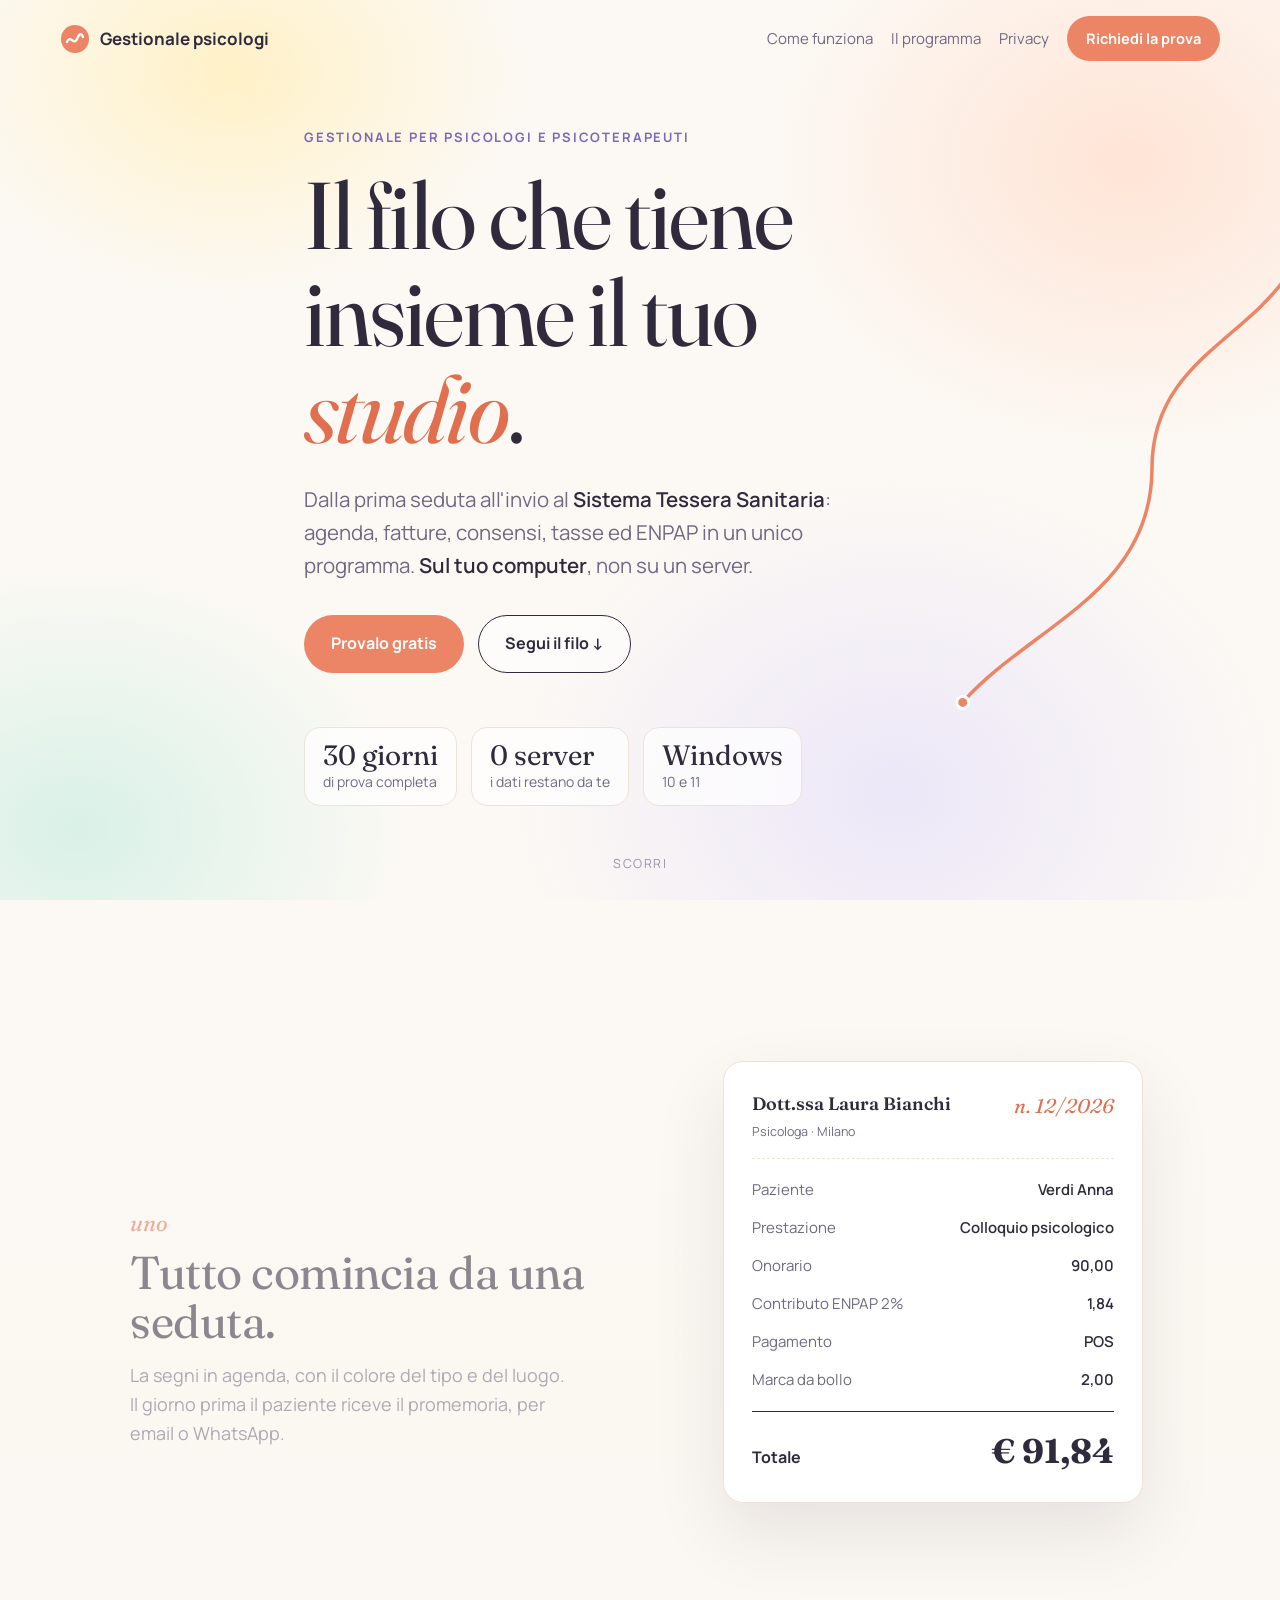
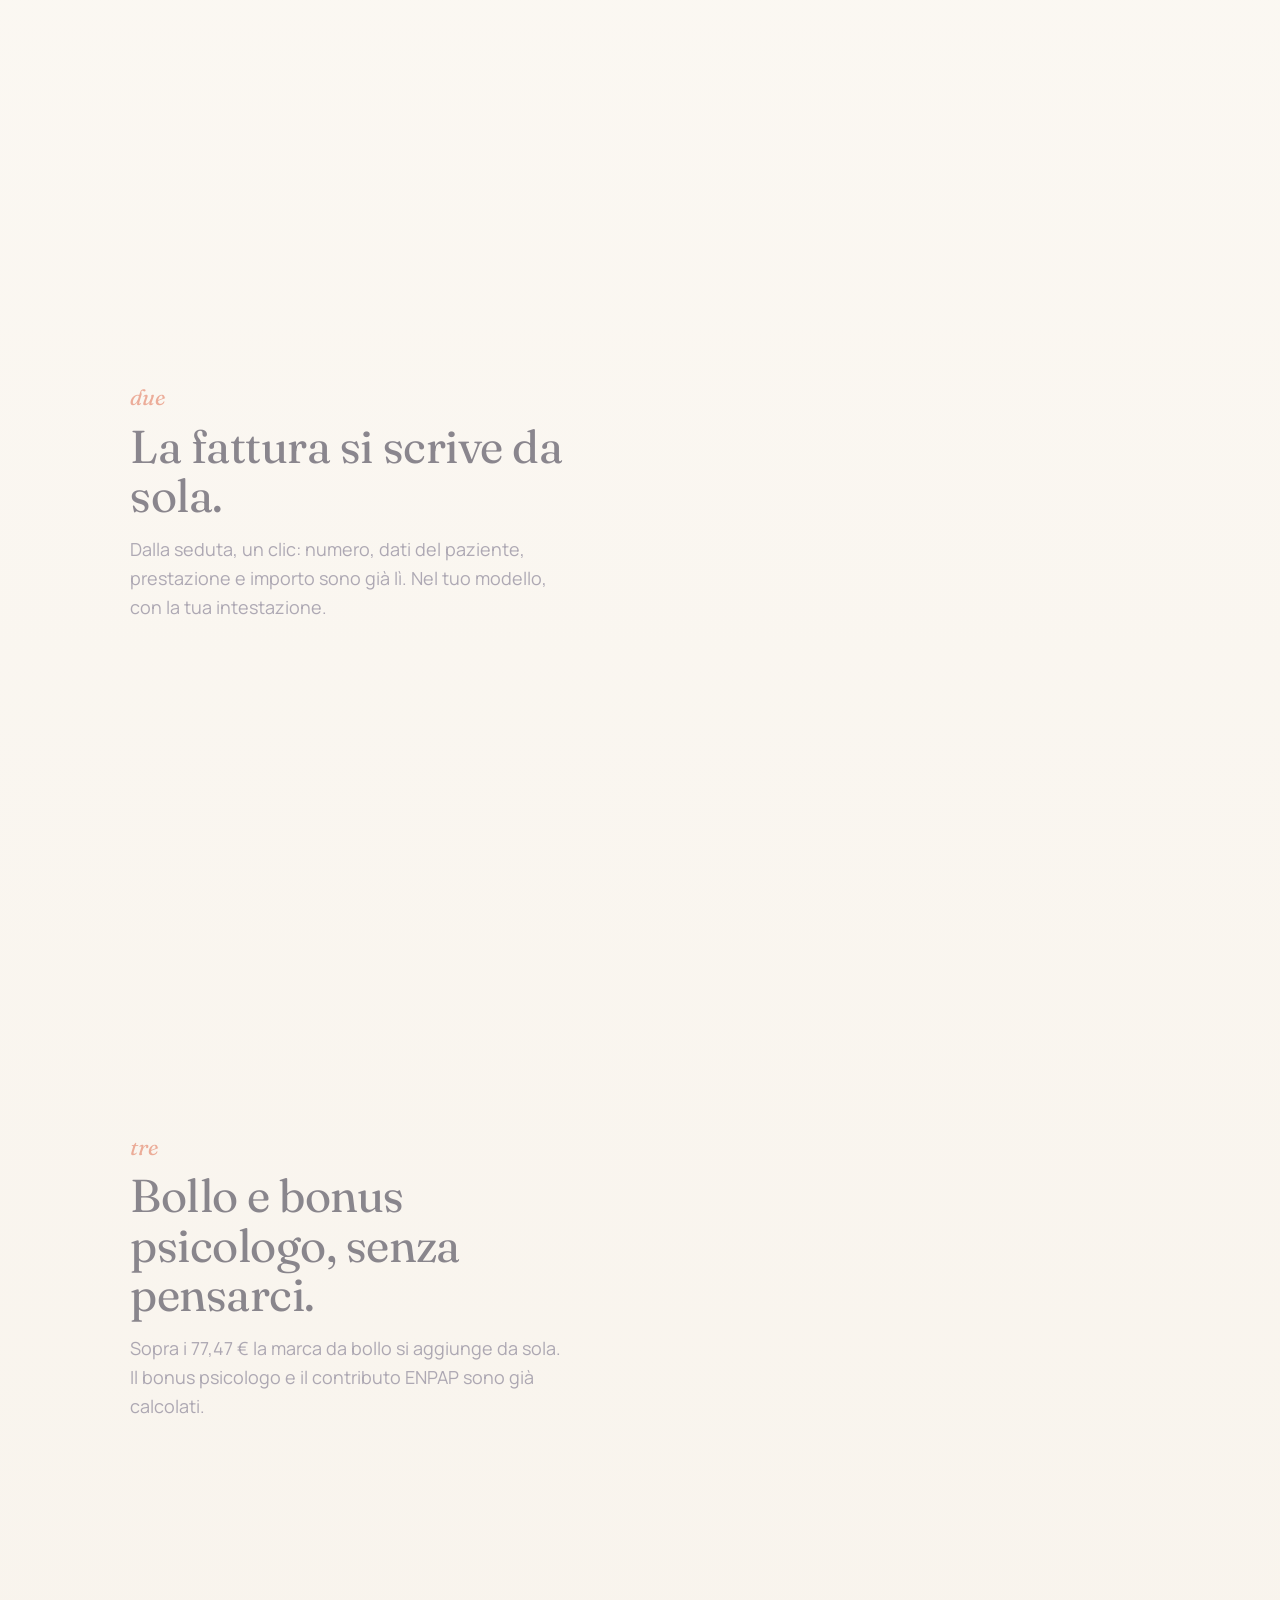
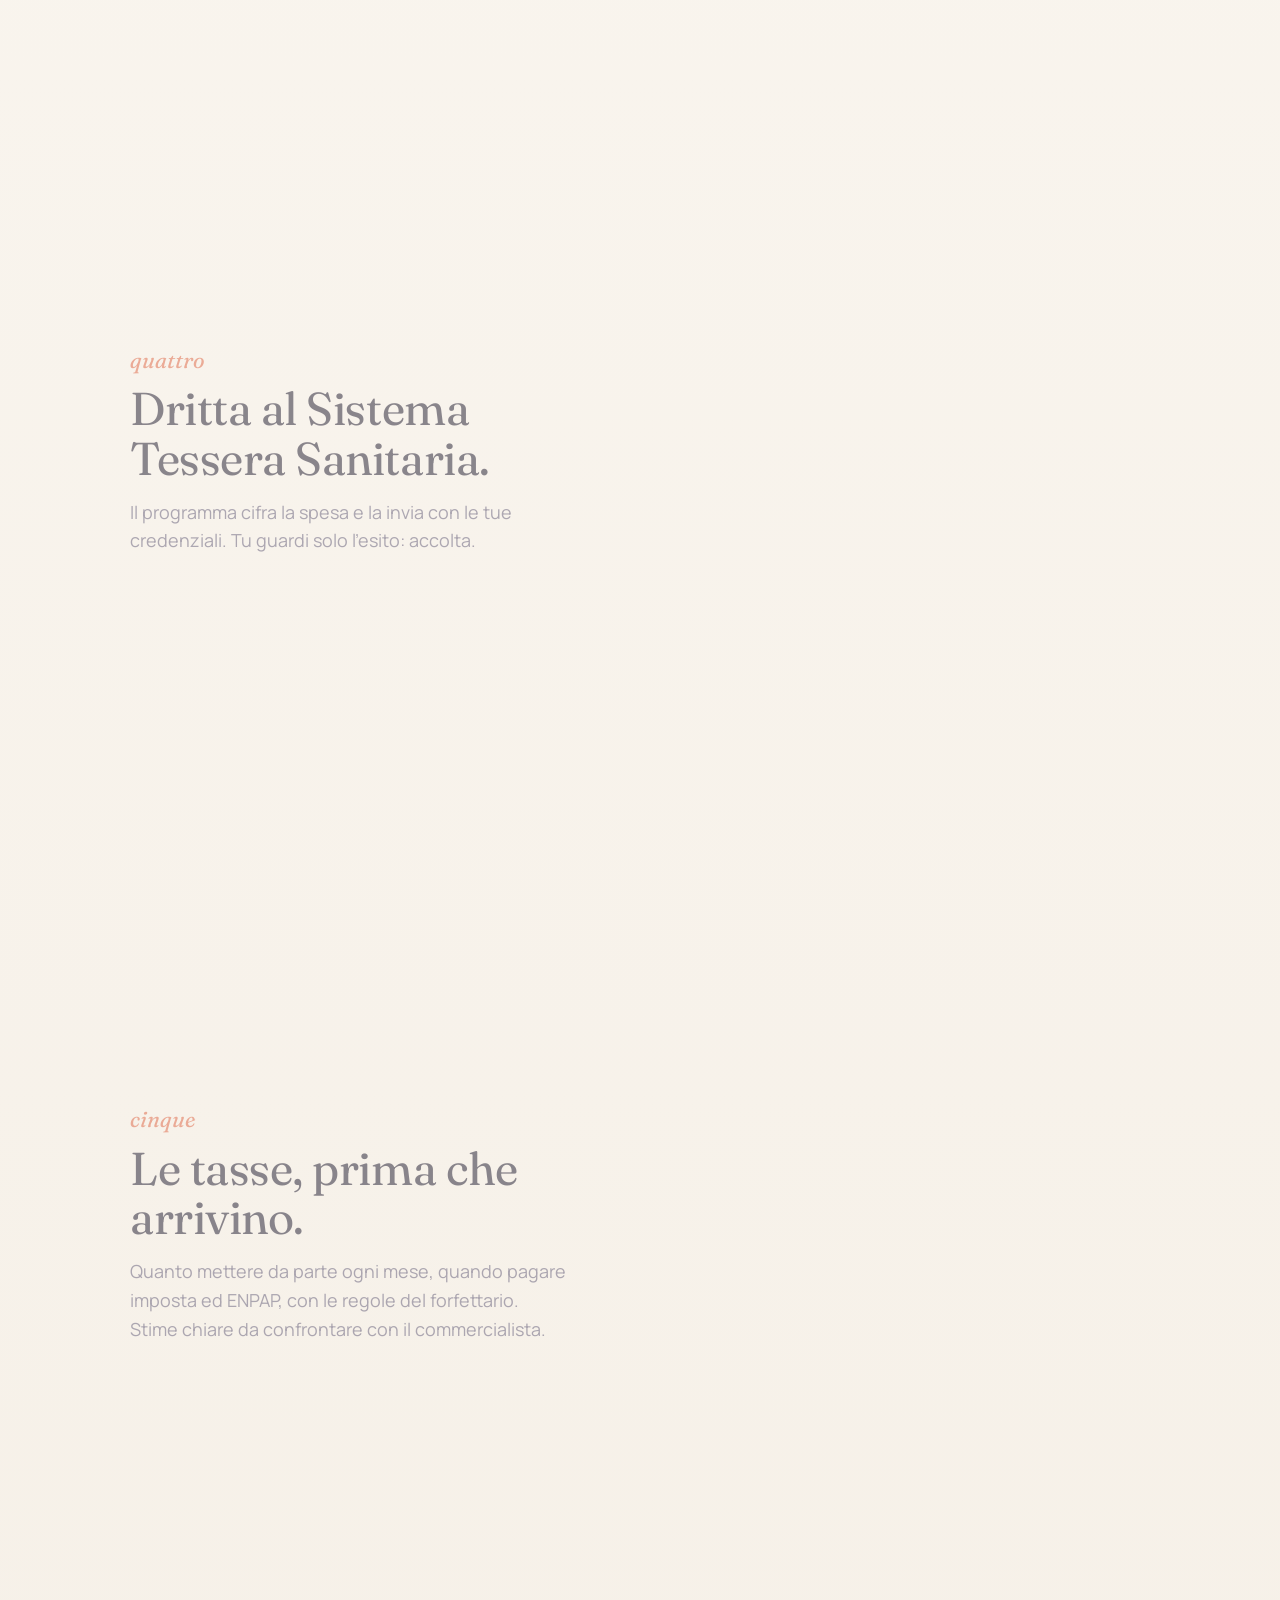
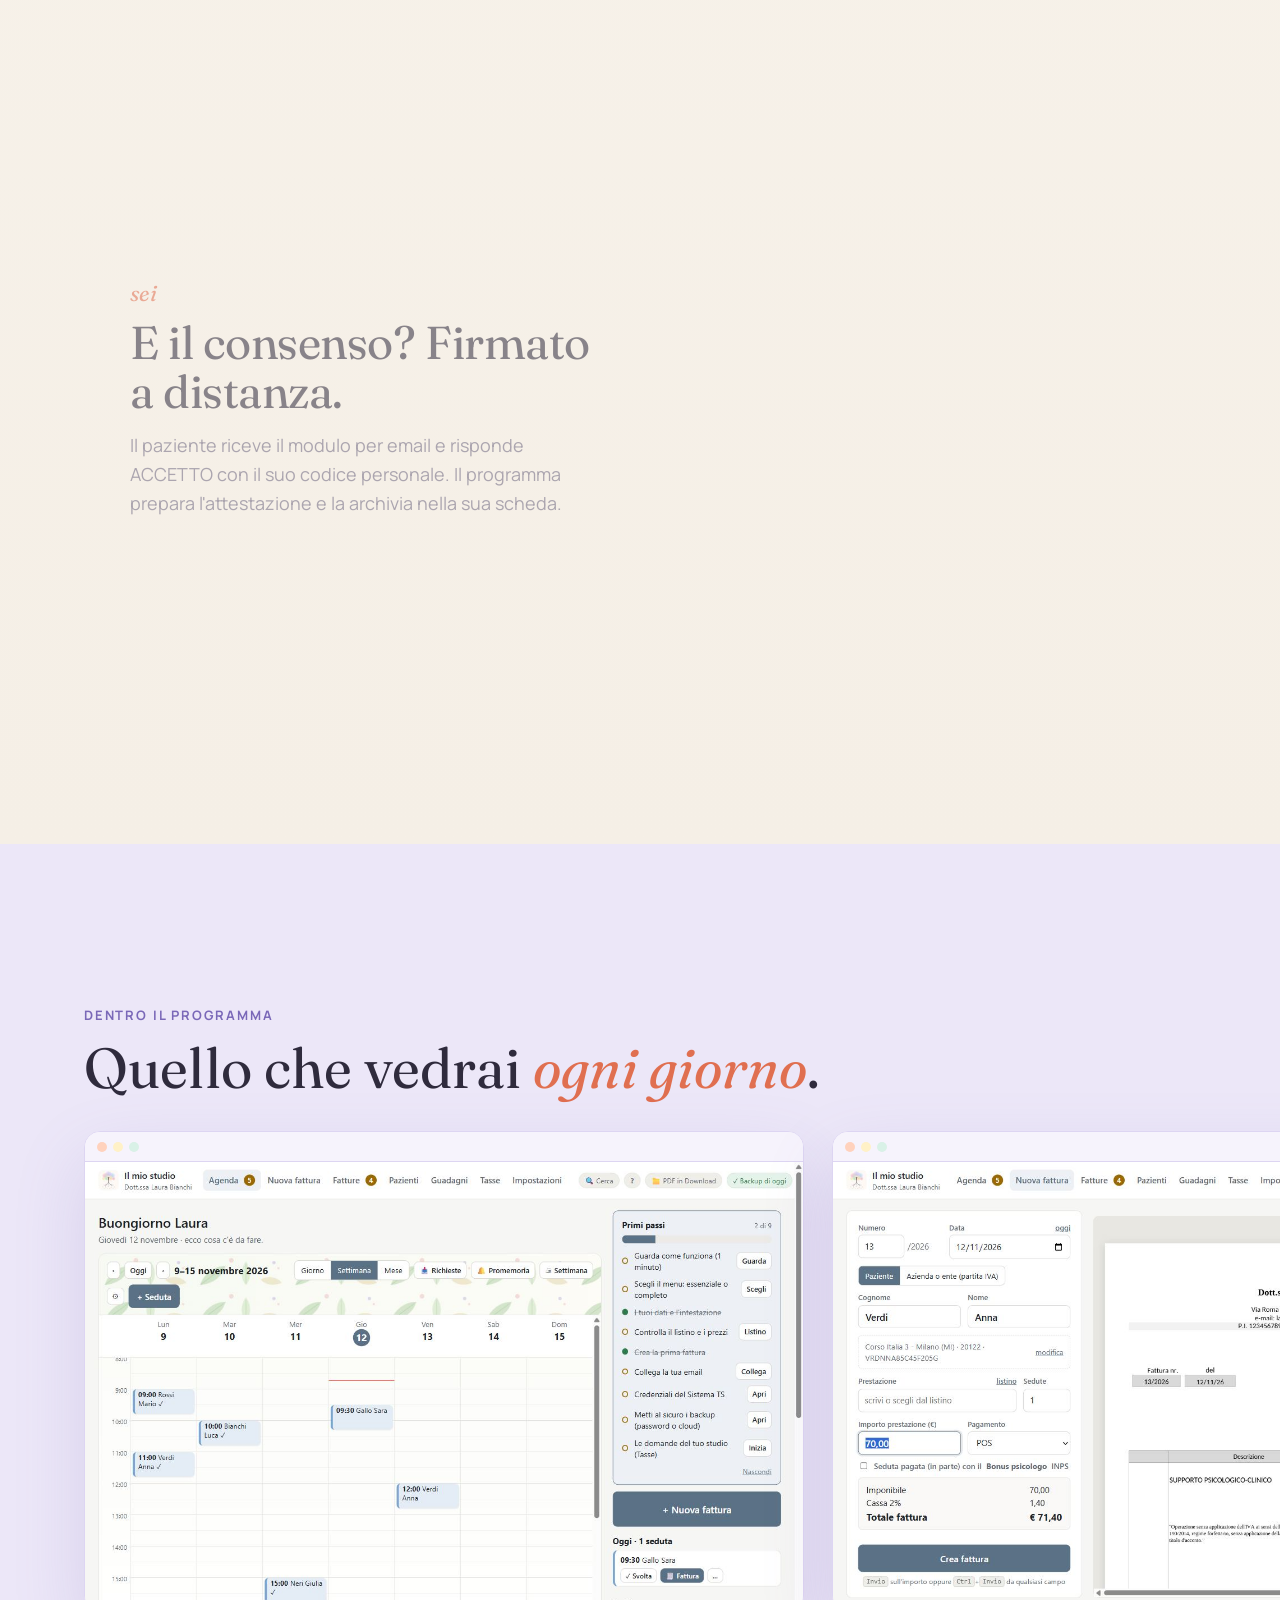
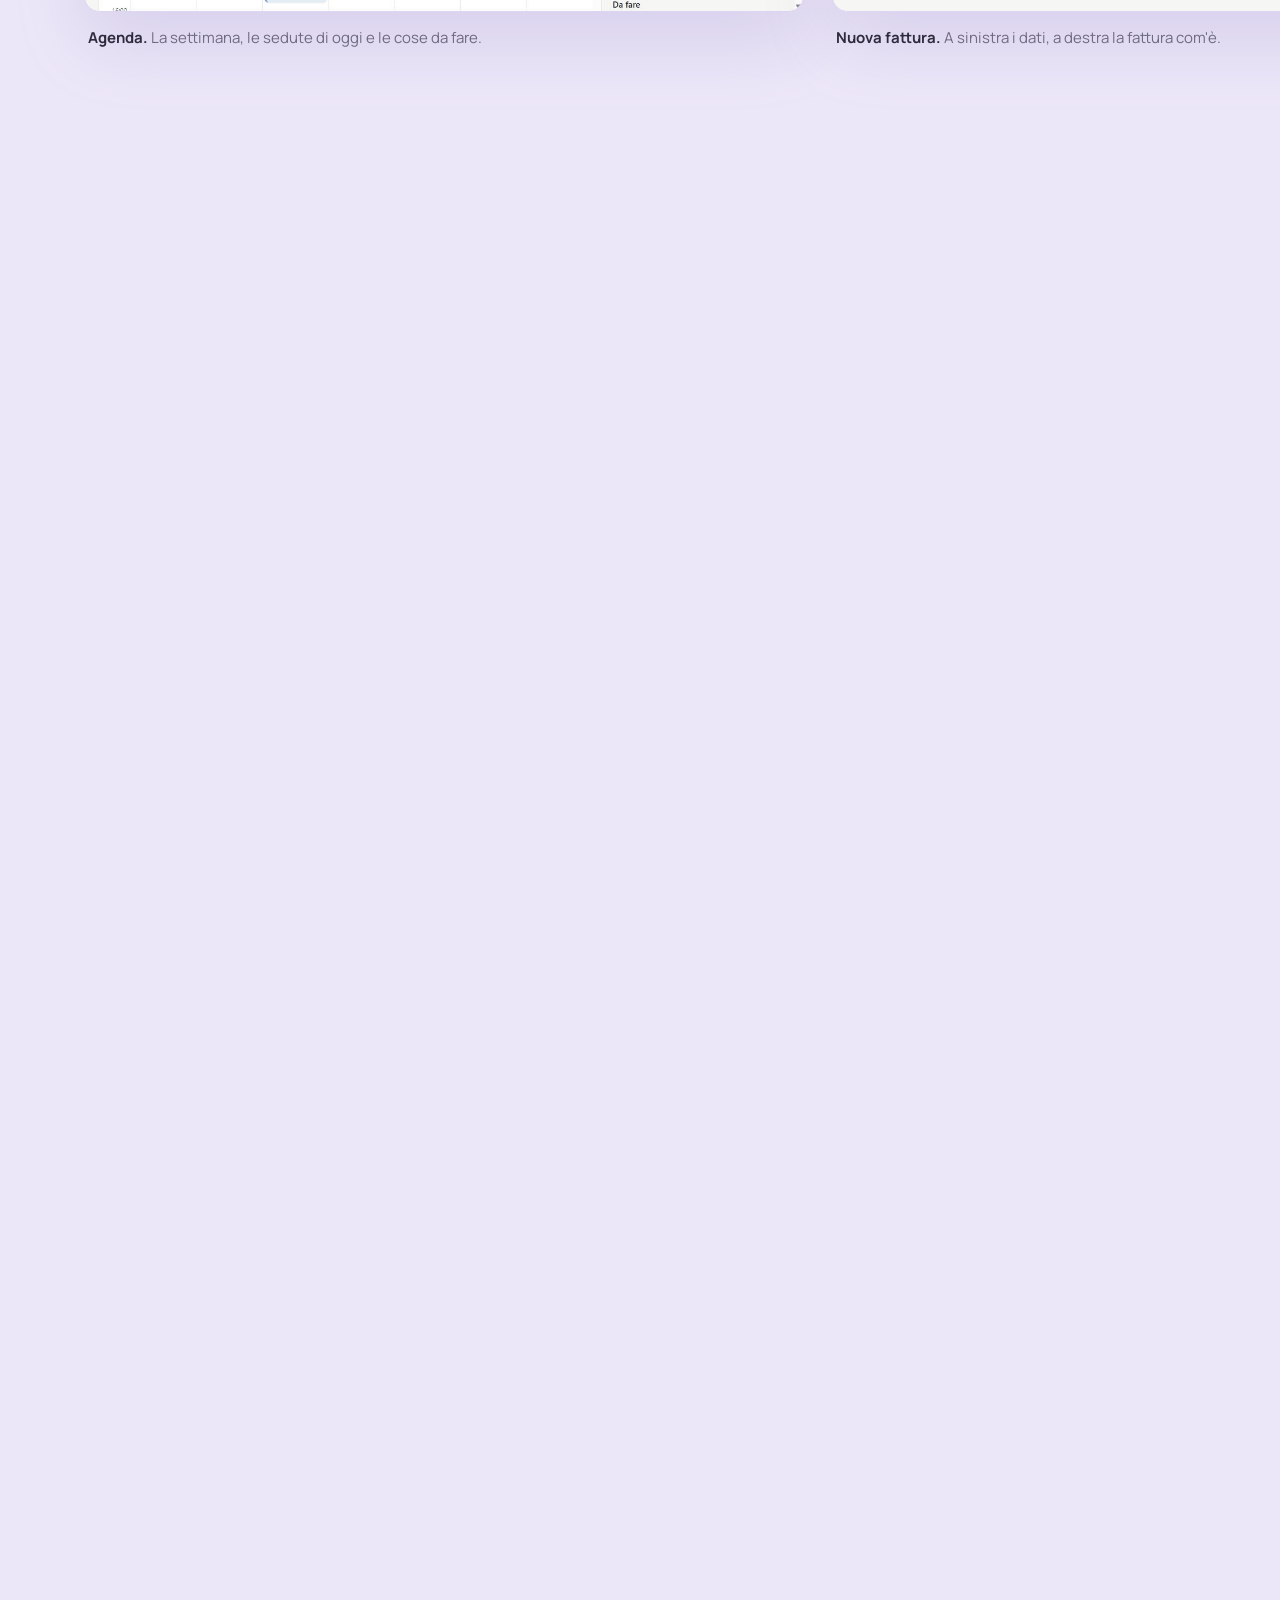
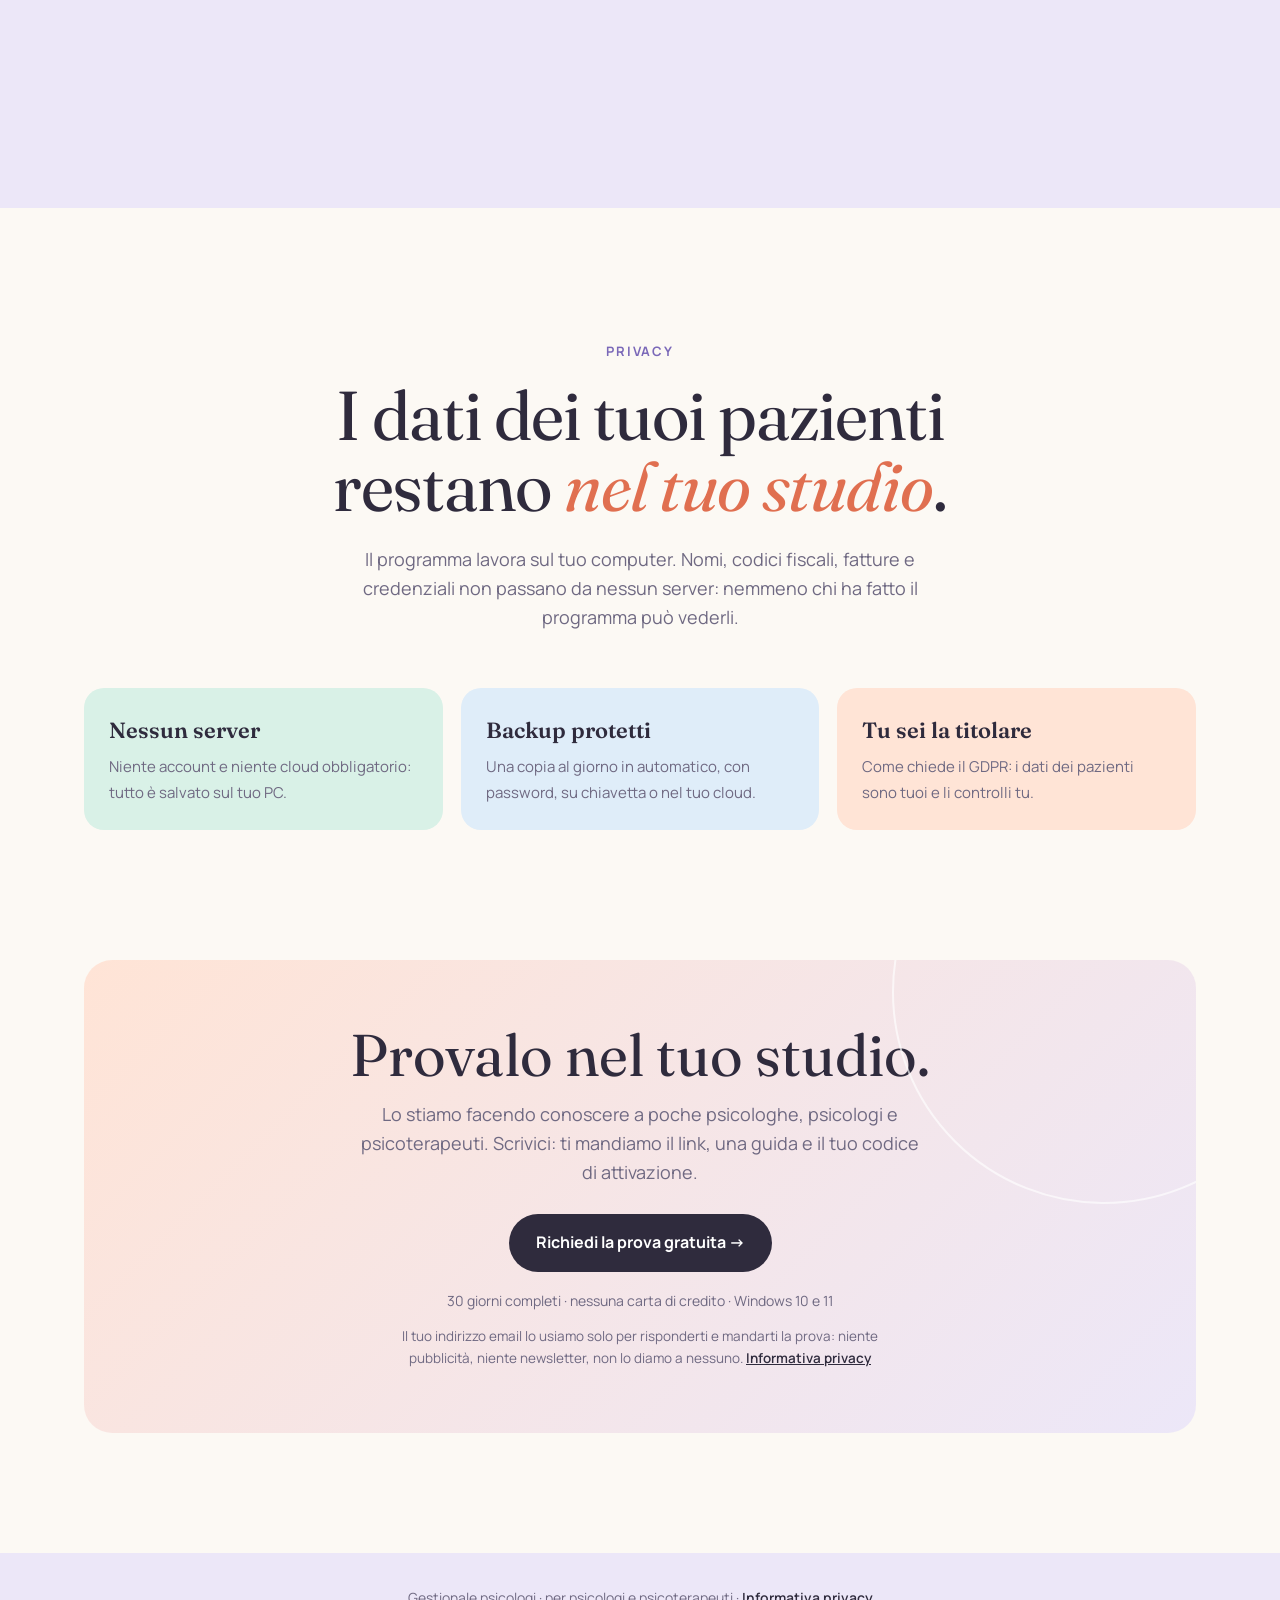
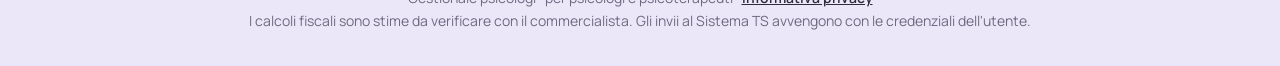
==== index.html @ 0dae181a "Immagini della galleria e mail di richiesta già compilata" ====
<!doctype html>
<html lang="it">
<head>
<meta charset="utf-8">
<meta name="viewport" content="width=device-width, initial-scale=1">
<title>Gestionale psicologi — il filo del tuo studio</title>
<meta name="description" content="Il gestionale per psicologi e psicoterapeuti: agenda, fatture con bollo e bonus psicologo, invio al Sistema Tessera Sanitaria, consenso firmato a distanza, tasse ed ENPAP. I dati restano sul tuo computer.">
<link rel="preconnect" href="https://fonts.googleapis.com">
<link rel="preconnect" href="https://fonts.gstatic.com" crossorigin>
<link href="https://fonts.googleapis.com/css2?family=Fraunces:ital,opsz,wght@0,9..144,400;0,9..144,600;1,9..144,400;1,9..144,600&family=Manrope:wght@400;500;600;700&display=swap" rel="stylesheet">
<style>
:root{
  --ink:#2f2b3d; --muted:#6f6982; --soft:#9a94ab;
  --paper:#fcf9f4; --panna:#f5efe6; --line:#ebe3d7;
  --lav:#ece7f8; --lav2:#ddd5f2; --pesca:#ffe4d6; --pesca2:#ffd2bd; --menta:#d9f1e7; --cielo:#dfedf9; --burro:#fff1c7;
  --filo:#ec8466; --filo2:#e06f50; --viola:#7a68b8; --verde:#2e8a66;
  --serif:'Fraunces',Georgia,serif; --sans:'Manrope',system-ui,-apple-system,'Segoe UI',sans-serif;
}
*{box-sizing:border-box}
html{scroll-behavior:smooth}
body{margin:0;font-family:var(--sans);color:var(--ink);background:var(--paper);line-height:1.6;-webkit-font-smoothing:antialiased;overflow-x:hidden}
a{color:inherit}
.wrap{max-width:1160px;margin:0 auto;padding:0 24px}
.btn{display:inline-flex;align-items:center;gap:10px;padding:15px 26px;border-radius:999px;font-weight:700;text-decoration:none;font-size:16px;border:1.5px solid transparent;transition:transform .2s,background .2s,box-shadow .2s}
.btn:hover{transform:translateY(-2px);box-shadow:0 10px 24px #2f2b3d1f}
.btn-filo{background:var(--filo);color:#fff}
.btn-filo:hover{background:var(--filo2)}
.btn-ghost{border-color:var(--ink);color:var(--ink);background:#ffffff80}
.eyebrow{font-size:13px;font-weight:700;letter-spacing:.14em;text-transform:uppercase;color:var(--viola)}

/* ---------- testata ---------- */
header{position:fixed;inset:0 0 auto 0;z-index:50;transition:background .3s,box-shadow .3s}
header.pieno{background:rgba(252,249,244,.9);backdrop-filter:blur(10px);box-shadow:0 1px 0 var(--line)}
.nav{display:flex;align-items:center;gap:18px;padding:16px 0;color:var(--ink)}
.logo{display:flex;align-items:center;gap:10px;font-weight:700;font-size:17px;text-decoration:none;white-space:nowrap}
.logo svg{flex:none}
.nav .sp{flex:1}
.nav a.l{text-decoration:none;font-size:15px;color:var(--muted)}
.nav a.l:hover{color:var(--ink)}
.nav .btn{padding:10px 18px;font-size:14.5px}
@media(max-width:760px){.nav a.l{display:none}.logo span{font-size:15px}.nav .btn{padding:9px 14px;font-size:13.5px}}

/* ---------- il filo ---------- */
.filo-wrap{position:relative}
svg.filo{position:absolute;inset:0;width:100%;height:100%;pointer-events:none;z-index:2;overflow:visible}
svg.filo path{fill:none;stroke:var(--filo);stroke-width:3.5;stroke-linecap:round}
svg.filo circle{fill:var(--filo);stroke:#fff;stroke-width:3}

/* ---------- apertura ---------- */
.hero{background:var(--paper);min-height:100vh;display:flex;align-items:center;position:relative;overflow:hidden;padding:120px 0 90px}
.hero .grana{position:absolute;inset:0;background:
  radial-gradient(520px 420px at 88% 18%,var(--pesca) 0,transparent 70%),
  radial-gradient(560px 460px at 70% 88%,var(--lav) 0,transparent 70%),
  radial-gradient(480px 380px at 6% 92%,var(--menta) 0,transparent 70%),
  radial-gradient(420px 320px at 18% 8%,var(--burro) 0,transparent 70%)}
.hero .wrap{position:relative;z-index:3}
.hero h1{font-family:var(--serif);font-weight:400;font-size:clamp(44px,7.4vw,96px);line-height:1.02;letter-spacing:-.02em;margin:18px 0 26px;max-width:12ch}
.hero h1 em{font-style:italic;color:var(--filo2)}
.hero p.sub{font-size:clamp(17px,1.6vw,21px);color:var(--muted);max-width:560px;margin:0 0 34px}
.hero p.sub b{color:var(--ink);font-weight:600}
.hero .cta{display:flex;gap:14px;flex-wrap:wrap}
.hero .facts{display:flex;gap:14px;flex-wrap:wrap;margin-top:54px;color:var(--muted);font-size:14px}
.hero .facts div{background:#ffffffb3;border:1px solid var(--line);border-radius:16px;padding:12px 18px}
.hero .facts b{display:block;font-family:var(--serif);font-size:28px;font-weight:400;color:var(--ink);line-height:1.1}
.scorri{position:absolute;left:50%;bottom:26px;transform:translateX(-50%);color:var(--soft);font-size:12.5px;letter-spacing:.12em;text-transform:uppercase;z-index:3;animation:su 2.2s ease-in-out infinite}
@keyframes su{50%{transform:translate(-50%,6px)}}

/* ---------- racconto: la fattura che si compone ---------- */
.racconto{position:relative;padding:40px 0 60px;background:linear-gradient(var(--paper),var(--panna))}
.racconto .grid{display:grid;grid-template-columns:1fr 1fr;gap:60px;position:relative;z-index:3}
.passi{padding-left:46px}
.passo{min-height:86vh;display:flex;flex-direction:column;justify-content:center;transition:opacity .5s}
.js .passo{opacity:.55}
.js .passo.att{opacity:1}
.passo .n{font-family:var(--serif);font-style:italic;color:var(--filo2);font-size:22px}
.passo h2{font-family:var(--serif);font-weight:400;font-size:clamp(32px,3.6vw,48px);line-height:1.08;letter-spacing:-.01em;margin:6px 0 14px}
.passo p{font-size:18px;color:var(--muted);margin:0;max-width:440px}
.palco-col{position:relative}
.palco{position:relative;display:grid;place-items:center;padding:60px 0 240px}
.js .palco{position:sticky;top:12vh;height:76vh;padding:0}

/* oggetti sul palco */
.carta{position:relative;width:min(420px,100%)}
.agenda,.ts,.salv,.cons{position:absolute;left:0;right:0;margin:auto;transition:opacity .6s,transform .7s cubic-bezier(.2,.8,.2,1)}
.agenda{top:-6px;width:78%;background:var(--lav);color:var(--ink);border:1px solid var(--lav2);border-radius:18px;padding:14px 18px;display:flex;gap:14px;align-items:center;box-shadow:0 18px 40px #7a68b826;opacity:0;transform:translateY(30px) rotate(-3deg);z-index:4}
.agenda .ora{font-family:var(--serif);font-size:28px;line-height:1;color:var(--viola)}
.agenda small{display:block;color:var(--muted);font-size:12.5px}
.agenda .pallino{width:10px;height:10px;border-radius:50%;background:var(--verde);margin-left:auto}
.fatt{position:relative;background:#fff;border-radius:20px;padding:28px 28px 24px;box-shadow:0 30px 70px #2f2b3d1a;border:1px solid var(--line);opacity:0;transform:translateY(40px);transition:opacity .6s,transform .7s cubic-bezier(.2,.8,.2,1)}
.fatt .int{display:flex;justify-content:space-between;align-items:flex-start;padding-bottom:14px;margin-bottom:12px;border-bottom:1.5px dashed var(--line)}
.fatt .int b{font-family:var(--serif);font-weight:600;font-size:18px;display:block}
.fatt .int small{color:var(--muted);font-size:12.5px}
.fatt .num{font-family:var(--serif);font-style:italic;color:var(--filo2);font-size:20px;white-space:nowrap}
.riga{display:flex;justify-content:space-between;font-size:15px;padding:7px 0;opacity:0;transform:translateX(-14px);transition:opacity .45s,transform .45s}
.riga span{color:var(--muted)}
.riga b{font-weight:600}
.tot{display:flex;justify-content:space-between;align-items:baseline;margin-top:12px;padding-top:12px;border-top:1.5px solid var(--ink);opacity:0;transition:opacity .5s}
.tot span{font-weight:700}
.tot b{font-family:var(--serif);font-size:34px;font-weight:600}
.bollo{position:absolute;right:-34px;top:-40px;width:84px;height:98px;background:var(--burro);border-radius:4px;display:grid;place-items:center;text-align:center;font-size:10.5px;font-weight:700;color:var(--ink);line-height:1.2;
  outline:2px dashed #d7a93a;outline-offset:-7px;box-shadow:0 10px 24px #2f2b3d1f;
  opacity:0;transform:scale(1.8) rotate(14deg);transition:opacity .35s,transform .45s cubic-bezier(.3,1.6,.5,1);z-index:3}
.bollo b{display:block;font-family:var(--serif);font-size:22px}
.ts{bottom:-78px;width:86%;background:var(--menta);color:var(--ink);border:1px solid #bfe6d5;border-radius:18px;padding:14px 18px;display:flex;align-items:center;gap:12px;opacity:0;transform:translateY(30px);z-index:5;box-shadow:0 18px 40px #2e8a6624}
.ts .ic{width:34px;height:34px;border-radius:50%;background:var(--verde);color:#fff;display:grid;place-items:center;font-weight:800}
.ts small{display:block;color:var(--muted);font-size:12.5px}
.salv{top:auto;bottom:-190px;right:-60px;left:auto;margin:0;width:210px;background:var(--pesca);border:1px solid var(--pesca2);border-radius:18px;padding:14px 16px;box-shadow:0 18px 40px #ec846626;opacity:0;transform:translateY(-20px) rotate(3deg);z-index:6}
.salv small{color:var(--muted);font-size:12.5px}
.salv b{display:block;font-family:var(--serif);font-size:26px;font-weight:600}
.barra{height:8px;border-radius:9px;background:#ffffffaa;overflow:hidden;margin-top:8px}
.barra i{display:block;height:100%;width:0;background:var(--filo);border-radius:9px;transition:width 1.2s .3s}
.cons{bottom:-196px;left:-56px;right:auto;margin:0;width:250px;background:var(--cielo);border:1px solid #c6dcf1;border-radius:18px;padding:14px 16px;box-shadow:0 18px 40px #4d7fb022;opacity:0;transform:translateY(20px) rotate(-2deg);z-index:7}
.cons small{color:var(--muted);font-size:12.5px;display:block}
.cons svg path{fill:none;stroke:var(--ink);stroke-width:2.2;stroke-linecap:round;stroke-dasharray:420;stroke-dashoffset:420;transition:stroke-dashoffset 1.6s .3s ease}
.cons .ok{display:inline-block;margin-top:4px;font-size:12.5px;font-weight:700;color:var(--verde)}

/* stati del palco (si accendono man mano) */
.on1 .agenda{opacity:1;transform:none}
.on2 .agenda{transform:translateY(-70px) scale(.9) rotate(-3deg);opacity:0}
.on2 .fatt{opacity:1;transform:none}
.on2 .r1,.on2 .r2,.on2 .r3,.on2 .r4,.on2 .r5{opacity:1;transform:none}
.on2 .r2{transition-delay:.12s}.on2 .r3{transition-delay:.24s}.on2 .r4{transition-delay:.36s}.on2 .r5{transition-delay:.48s}
.on2 .tot{opacity:1;transition-delay:.6s}
.on3 .r6{opacity:1;transform:none}
.on3 .bollo{opacity:1;transform:rotate(8deg)}
.t-b{display:none}
.on3 .t-a{display:none}.on3 .t-b{display:inline}
.on4 .ts{opacity:1;transform:none}
.on5 .salv{opacity:1;transform:rotate(3deg)}
.on5 .barra i{width:64%}
.on6 .cons{opacity:1;transform:rotate(-2deg)}
.on6 .cons svg path{stroke-dashoffset:0}

/* ---------- galleria che scorre di lato ---------- */
.galleria{background:var(--lav);position:relative}
.gal-sticky{position:relative;padding:90px 0 70px}
.js .gal-sticky{position:sticky;top:0;height:100vh;overflow:hidden;display:flex;flex-direction:column;justify-content:center;padding:64px 0 0}
.gal-testa{padding:0 24px;max-width:1160px;margin:0 auto 34px;width:100%}
.gal-testa h2{font-family:var(--serif);font-weight:400;font-size:clamp(34px,4.4vw,58px);line-height:1.05;margin:10px 0 0}
.gal-testa h2 em{color:var(--filo2)}
.traccia{display:flex;gap:28px;padding:0 max(24px,calc((100vw - 1160px)/2 + 24px)) 16px;overflow-x:auto}
.js .traccia{overflow:visible;padding-bottom:0;will-change:transform}
.schermo{flex:none;width:min(720px,78vw)}
.schermo .cornice{border-radius:16px;overflow:hidden;background:#fff;box-shadow:0 30px 70px #7a68b82e;border:1px solid var(--lav2)}
.schermo .cornice .barretta{height:30px;background:#f6f3fc;display:flex;align-items:center;gap:6px;padding:0 12px;border-bottom:1px solid var(--lav2)}
.schermo .cornice .barretta i{width:10px;height:10px;border-radius:50%;display:block}
.schermo .cornice .barretta i:nth-child(1){background:var(--pesca2)}.schermo .cornice .barretta i:nth-child(2){background:var(--burro)}.schermo .cornice .barretta i:nth-child(3){background:var(--menta)}
.schermo img{display:block;width:100%;min-height:200px;background:var(--panna)}
.schermo p{margin:14px 4px 0;color:var(--muted);font-size:15px}
.schermo p b{color:var(--ink)}

/* ---------- privacy ---------- */
.priv{padding:130px 0;text-align:center;position:relative;background:var(--paper)}
.priv h2{font-family:var(--serif);font-weight:400;font-size:clamp(36px,5.4vw,72px);line-height:1.04;letter-spacing:-.015em;margin:16px auto 22px;max-width:16ch}
.priv h2 em{color:var(--filo2)}
.priv p{color:var(--muted);font-size:18px;max-width:600px;margin:0 auto}
.tre{display:grid;grid-template-columns:repeat(3,1fr);gap:18px;margin-top:56px;text-align:left}
.tre div{border-radius:20px;padding:24px;border:1px solid transparent}
.tre div:nth-child(1){background:var(--menta)}.tre div:nth-child(2){background:var(--cielo)}.tre div:nth-child(3){background:var(--pesca)}
.tre b{font-family:var(--serif);font-size:22px;font-weight:600;display:block;margin-bottom:6px}
.tre span{color:var(--muted);font-size:15px}
@media(max-width:820px){.tre{grid-template-columns:1fr}}

/* ---------- prova ---------- */
.prova{padding:0 0 120px;background:var(--paper)}
.prova .box{background:linear-gradient(135deg,var(--pesca),var(--lav));border-radius:28px;padding:64px 40px;text-align:center;position:relative;overflow:hidden}
.prova .box::after{content:'';position:absolute;width:420px;height:420px;border-radius:50%;border:2px solid #ffffffa6;right:-120px;top:-180px}
.prova h2{font-family:var(--serif);font-weight:400;font-size:clamp(34px,4.6vw,60px);line-height:1.05;margin:0 0 14px}
.prova p{max-width:560px;margin:0 auto 28px;font-size:18px;color:var(--muted)}
.prova .btn{background:var(--ink);color:#fff}
.prova small{display:block;margin-top:18px;color:var(--muted);font-size:14px}
.prova .nota-priv{font-size:13.5px;max-width:520px;margin:14px auto 0;color:var(--muted)}
.prova .nota-priv a{color:var(--ink);font-weight:600}
footer a{color:var(--ink);font-weight:600}
footer{background:var(--lav);color:var(--muted);font-size:14px;padding:34px 0;text-align:center}

/* ---------- telefono ----------
   La fattura resta ferma in alto, DIETRO; i testi sono schede bianche che le scorrono SOPRA (sempre leggibili).
   Senza animazione: fattura e testi uno sotto l'altro, normali. */
@media(max-width:860px){
  .racconto .grid{grid-template-columns:1fr;gap:0}
  .palco-col{order:-1;position:relative;z-index:1;background:var(--paper)}
  .js .palco-col{position:sticky;top:58px;height:62vh;background:transparent}
  .palco{position:relative;top:0;padding:70px 0 200px}
  .js .palco{height:62vh;padding:0}
  .carta{transform-origin:center}
  .passi{padding-left:24px;position:relative;z-index:3}
  .js .passi{margin-top:-62vh}
  .passo{min-height:auto;padding:18px 0}
  .js .passo{min-height:100vh;justify-content:flex-end;padding:0 0 4vh;opacity:1}
  .js .passo .testo{background:rgba(255,255,255,.97);border:1px solid var(--line);border-radius:20px;padding:18px 20px;box-shadow:0 16px 40px #2f2b3d24}
  .passo h2{font-size:28px}
  .passo p{font-size:16px}
  .salv{right:-18px;width:170px;bottom:auto;top:-34px}
  .cons{left:-22px;width:220px;bottom:auto;top:46%}
  .ts{bottom:-40px}
}
@media (prefers-reduced-motion:reduce){*{transition:none!important;animation:none!important}}
</style>
</head>
<body>

<header id="testa">
  <div class="wrap nav">
    <a class="logo" href="#"><svg width="30" height="30" viewBox="0 0 30 30" aria-hidden="true"><circle cx="15" cy="15" r="14" fill="#ec8466"/><path d="M7 18c3-8 7 4 10-3s5-5 6-2" stroke="#fff" stroke-width="2.4" fill="none" stroke-linecap="round"/></svg><span>Gestionale psicologi</span></a>
    <span class="sp"></span>
    <a class="l" href="#racconto">Come funziona</a>
    <a class="l" href="#dentro">Il programma</a>
    <a class="l" href="#privacy">Privacy</a>
    <a class="btn btn-filo" href="#prova">Richiedi la prova</a>
  </div>
</header>

<div class="filo-wrap" id="filoWrap">
<svg class="filo" id="filo" aria-hidden="true"><path id="filoPath"/><circle id="filoAgo" r="6"/></svg>

<section class="hero">
  <div class="grana"></div>
  <div class="wrap">
    <span class="eyebrow">Gestionale per psicologi e psicoterapeuti</span>
    <h1>Il filo che tiene insieme il tuo <em>studio</em>.</h1>
    <p class="sub">Dalla prima seduta all'invio al <b>Sistema Tessera Sanitaria</b>: agenda, fatture, consensi, tasse ed ENPAP in un unico programma. <b>Sul tuo computer</b>, non su un server.</p>
    <div class="cta">
      <a class="btn btn-filo" href="#prova">Provalo gratis</a>
      <a class="btn btn-ghost" href="#racconto">Segui il filo ↓</a>
    </div>
    <div class="facts">
      <div><b>30 giorni</b>di prova completa</div>
      <div><b>0 server</b>i dati restano da te</div>
      <div><b>Windows</b>10 e 11</div>
    </div>
  </div>
  <div class="scorri">scorri</div>
</section>

<section class="racconto" id="racconto">
  <div class="wrap grid">
    <div class="passi">
      <article class="passo" data-p="1"><div class="testo"><span class="n">uno</span><h2>Tutto comincia da una seduta.</h2><p>La segni in agenda, con il colore del tipo e del luogo. Il giorno prima il paziente riceve il promemoria, per email o WhatsApp.</p></div></article>
      <article class="passo" data-p="2"><div class="testo"><span class="n">due</span><h2>La fattura si scrive da sola.</h2><p>Dalla seduta, un clic: numero, dati del paziente, prestazione e importo sono già lì. Nel tuo modello, con la tua intestazione.</p></div></article>
      <article class="passo" data-p="3"><div class="testo"><span class="n">tre</span><h2>Bollo e bonus psicologo, senza pensarci.</h2><p>Sopra i 77,47 € la marca da bollo si aggiunge da sola. Il bonus psicologo e il contributo ENPAP sono già calcolati.</p></div></article>
      <article class="passo" data-p="4"><div class="testo"><span class="n">quattro</span><h2>Dritta al Sistema Tessera Sanitaria.</h2><p>Il programma cifra la spesa e la invia con le tue credenziali. Tu guardi solo l'esito: accolta.</p></div></article>
      <article class="passo" data-p="5"><div class="testo"><span class="n">cinque</span><h2>Le tasse, prima che arrivino.</h2><p>Quanto mettere da parte ogni mese, quando pagare imposta ed ENPAP, con le regole del forfettario. Stime chiare da confrontare con il commercialista.</p></div></article>
      <article class="passo" data-p="6"><div class="testo"><span class="n">sei</span><h2>E il consenso? Firmato a distanza.</h2><p>Il paziente riceve il modulo per email e risponde ACCETTO con il suo codice personale. Il programma prepara l'attestazione e la archivia nella sua scheda.</p></div></article>
    </div>
    <div class="palco-col">
      <div class="palco on1 on2 on3 on4 on5 on6" id="palco">
        <div class="carta">
          <div class="agenda"><div class="ora">10:00</div><div><b>Verdi Anna</b><small>Giovedì · seduta · studio</small></div><span class="pallino"></span></div>
          <div class="fatt">
            <div class="int"><div><b>Dott.ssa Laura Bianchi</b><small>Psicologa · Milano</small></div><div class="num">n. 12/2026</div></div>
            <div class="riga r1"><span>Paziente</span><b>Verdi Anna</b></div>
            <div class="riga r2"><span>Prestazione</span><b>Colloquio psicologico</b></div>
            <div class="riga r3"><span>Onorario</span><b>90,00</b></div>
            <div class="riga r4"><span>Contributo ENPAP 2%</span><b>1,84</b></div>
            <div class="riga r5"><span>Pagamento</span><b>POS</b></div>
            <div class="riga r6"><span>Marca da bollo</span><b>2,00</b></div>
            <div class="tot"><span>Totale</span><b><span class="t-a">€ 91,84</span><span class="t-b">€ 93,84</span></b></div>
            <div class="bollo"><div>MARCA<br>DA BOLLO<b>€ 2</b></div></div>
          </div>
          <div class="ts"><div class="ic">✓</div><div><b>Sistema TS · accolta</b><small>Inviata oggi alle 18:02 · protocollo 2611…</small></div></div>
          <div class="salv"><small>Da mettere da parte a novembre</small><b>≈ € 210</b><div class="barra"><i></i></div></div>
          <div class="cons"><small>Consenso informato · Verdi Anna</small><svg width="200" height="46" viewBox="0 0 200 46"><path d="M6 32c10-22 18-22 16 0s14-26 22-10 6 12 16-4 12 18 22 4 10-18 18-6 14 10 26-2 22-6 40-2"/></svg><span class="ok">ACCETTO · firma a distanza ✓</span></div>
        </div>
      </div>
    </div>
  </div>
</section>
</div>

<section class="galleria" id="dentro">
  <div class="gal-sticky">
    <div class="gal-testa"><span class="eyebrow">Dentro il programma</span><h2>Quello che vedrai <em>ogni giorno</em>.</h2></div>
    <div class="traccia" id="traccia">
      <div class="schermo"><div class="cornice"><div class="barretta"><i></i><i></i><i></i></div><img src="agenda.jpg" alt="Agenda della settimana" loading="lazy"></div><p><b>Agenda.</b> La settimana, le sedute di oggi e le cose da fare.</p></div>
      <div class="schermo"><div class="cornice"><div class="barretta"><i></i><i></i><i></i></div><img src="nuova-fattura.jpg" alt="Nuova fattura" loading="lazy"></div><p><b>Nuova fattura.</b> A sinistra i dati, a destra la fattura com'è.</p></div>
      <div class="schermo"><div class="cornice"><div class="barretta"><i></i><i></i><i></i></div><img src="sistema-ts.jpg" alt="Sistema Tessera Sanitaria" loading="lazy"></div><p><b>Sistema TS.</b> Le spese da inviare, in ordine, con un tasto.</p></div>
      <div class="schermo"><div class="cornice"><div class="barretta"><i></i><i></i><i></i></div><img src="guadagni.jpg" alt="Guadagni" loading="lazy"></div><p><b>Guadagni.</b> Quanto incassi e quanto ti resta davvero.</p></div>
      <div class="schermo"><div class="cornice"><div class="barretta"><i></i><i></i><i></i></div><img src="tasse.jpg" alt="Tasse e contributi" loading="lazy"></div><p><b>Tasse.</b> Se sei in regola e il prossimo pagamento.</p></div>
      <div class="schermo"><div class="cornice"><div class="barretta"><i></i><i></i><i></i></div><img src="consenso.jpg" alt="Consenso a distanza" loading="lazy"></div><p><b>Consenso.</b> Paziente, coppia o minori: firma a distanza.</p></div>
    </div>
  </div>
</section>

<section class="priv" id="privacy">
  <div class="wrap">
    <span class="eyebrow">Privacy</span>
    <h2>I dati dei tuoi pazienti restano <em>nel tuo studio</em>.</h2>
    <p>Il programma lavora sul tuo computer. Nomi, codici fiscali, fatture e credenziali non passano da nessun server: nemmeno chi ha fatto il programma può vederli.</p>
    <div class="tre">
      <div><b>Nessun server</b><span>Niente account e niente cloud obbligatorio: tutto è salvato sul tuo PC.</span></div>
      <div><b>Backup protetti</b><span>Una copia al giorno in automatico, con password, su chiavetta o nel tuo cloud.</span></div>
      <div><b>Tu sei la titolare</b><span>Come chiede il GDPR: i dati dei pazienti sono tuoi e li controlli tu.</span></div>
    </div>
  </div>
</section>

<section class="prova" id="prova">
  <div class="wrap"><div class="box">
    <h2>Provalo nel tuo studio.</h2>
    <p>Lo stiamo facendo conoscere a poche psicologhe, psicologi e psicoterapeuti. Scrivici: ti mandiamo il link, una guida e il tuo codice di attivazione.</p>
    <a class="btn" href="mailto:paolo.campanella1990@gmail.com?subject=Vorrei%20provare%20il%20Gestionale%20psicologi&amp;body=Buongiorno%2C%0D%0Avorrei%20provare%20il%20Gestionale%20psicologi%20nel%20mio%20studio.%0D%0A%0D%0ANome%20e%20cognome%3A%0D%0AProfessione%20%28psicologa/o%2C%20psicoterapeuta%29%3A%0D%0ACitt%C3%A0%3A%0D%0AIl%20mio%20computer%20ha%20Windows%20%28s%C3%AC/no%29%3A%0D%0ACome%20ho%20conosciuto%20il%20programma%3A%0D%0A%0D%0AGrazie%21">Richiedi la prova gratuita →</a>
    <small>30 giorni completi · nessuna carta di credito · Windows 10 e 11</small>
    <p class="nota-priv">Il tuo indirizzo email lo usiamo solo per risponderti e mandarti la prova: niente pubblicità, niente newsletter, non lo diamo a nessuno. <a href="privacy.html">Informativa privacy</a></p>
  </div></div>
</section>

<footer><div class="wrap">Gestionale psicologi · per psicologi e psicoterapeuti · <a href="privacy.html">Informativa privacy</a><br>I calcoli fiscali sono stime da verificare con il commercialista. Gli invii al Sistema TS avvengono con le credenziali dell'utente.</div></footer>

<script>
(() => {
  document.documentElement.classList.add('js');
  const ridotto = matchMedia('(prefers-reduced-motion: reduce)').matches;
  // testata: scura quando si scende
  const testa = document.getElementById('testa');
  const aggiornaTesta = () => testa.classList.toggle('pieno', scrollY > 40);

  // ----- il filo: una linea che si disegna scorrendo, dall'apertura fino alla fine del racconto
  const wrap = document.getElementById('filoWrap'), path = document.getElementById('filoPath'), ago = document.getElementById('filoAgo');
  let L = 0;
  function costruisciFilo() {
    const W = wrap.clientWidth, H = wrap.clientHeight, hero = document.querySelector('.hero').offsetHeight;
    const tel = W < 860, x0 = tel ? 14 : Math.max(24, (W - 1160) / 2 + 30);
    // entra da destra, scende lungo il margine destro (lontano dai testi), attraversa sotto le cifre e va al margine sinistro
    const p = tel ? [[W + 30, hero * .12], [W - 18, hero * .5], [W * .5, hero * .97], [x0 + 8, hero + 40]]
                  : [[W + 30, hero * .22], [W * .9, hero * .52], [W * .72, hero * .9], [x0 + 8, hero + 40]];
    for (let y = hero + 40, k = 0; y < H - 40; y += 220, k++) p.push([x0 + (k % 2 ? 10 : -6), y + 220]);
    let d = `M${p[0][0]},${p[0][1]}`;
    for (let i = 1; i < p.length; i++) {                      // curve morbide tra i punti
      const a = p[i - 1], b = p[i], my = (a[1] + b[1]) / 2;
      d += ` C${a[0]},${my} ${b[0]},${my} ${b[0]},${b[1]}`;
    }
    path.setAttribute('d', d); L = path.getTotalLength();
    path.style.strokeDasharray = L; disegnaFilo();
  }
  function disegnaFilo() {
    const r = wrap.getBoundingClientRect();
    const prog = ridotto ? 1 : Math.min(1, Math.max(0, (innerHeight * .62 - r.top) / r.height));
    path.style.strokeDashoffset = L * (1 - prog);
    const pt = path.getPointAtLength(L * prog); ago.setAttribute('cx', pt.x); ago.setAttribute('cy', pt.y);
  }

  // ----- il racconto: ogni passo accende un pezzo della fattura
  const palco = document.getElementById('palco'), passi = [...document.querySelectorAll('.passo')];
  function accendi(n) {
    for (let i = 1; i <= 6; i++) palco.classList.toggle('on' + i, i <= n);
    passi.forEach(p => p.classList.toggle('att', +p.dataset.p === n));
  }
  function passoAttivo() {
    // un passo si accende quando il suo titolo arriva a metà schermo (sul telefono più in basso, sotto il palco)
    const linea = innerHeight * (innerWidth < 860 ? .86 : .6); let n = 0;
    passi.forEach(p => { if (p.querySelector('h2').getBoundingClientRect().top < linea) n = +p.dataset.p; });
    accendi(ridotto ? 6 : n);
  }

  // ----- galleria: scorrendo in giù, le schermate scorrono di lato
  const gal = document.getElementById('dentro'), traccia = document.getElementById('traccia');
  function misuraGalleria() { gal.style.height = (innerHeight + Math.max(0, traccia.scrollWidth - innerWidth)) + 'px'; muoviGalleria(); }
  function muoviGalleria() {
    const r = gal.getBoundingClientRect(), corsa = gal.offsetHeight - innerHeight;
    const prog = corsa > 0 ? Math.min(1, Math.max(0, -r.top / corsa)) : 0;
    traccia.style.transform = `translateX(${-prog * Math.max(0, traccia.scrollWidth - innerWidth)}px)`;
  }

  // su schermi stretti la fattura si rimpicciolisce quanto serve per stare tutta nel suo spazio in alto
  const carta = document.querySelector('.carta');
  function adattaCarta() {
    if (innerWidth >= 860) { carta.style.transform = ''; return; }
    carta.style.transform = 'none';
    const k = Math.min(.9, (palco.clientHeight - 24) / (carta.offsetHeight + 110), (innerWidth - 40) / (carta.offsetWidth + 70));
    carta.style.transform = `scale(${Math.max(.5, k)})`;
  }

  let rq = 0;
  const aggiorna = () => { rq = 0; aggiornaTesta(); disegnaFilo(); passoAttivo(); muoviGalleria(); };
  addEventListener('scroll', () => { if (!rq) rq = requestAnimationFrame(aggiorna); }, { passive: true });
  addEventListener('resize', () => { adattaCarta(); costruisciFilo(); misuraGalleria(); aggiorna(); });
  addEventListener('load', () => { adattaCarta(); costruisciFilo(); misuraGalleria(); aggiorna(); });
  adattaCarta(); costruisciFilo(); misuraGalleria(); aggiorna();
})();
</script>
</body>
</html>
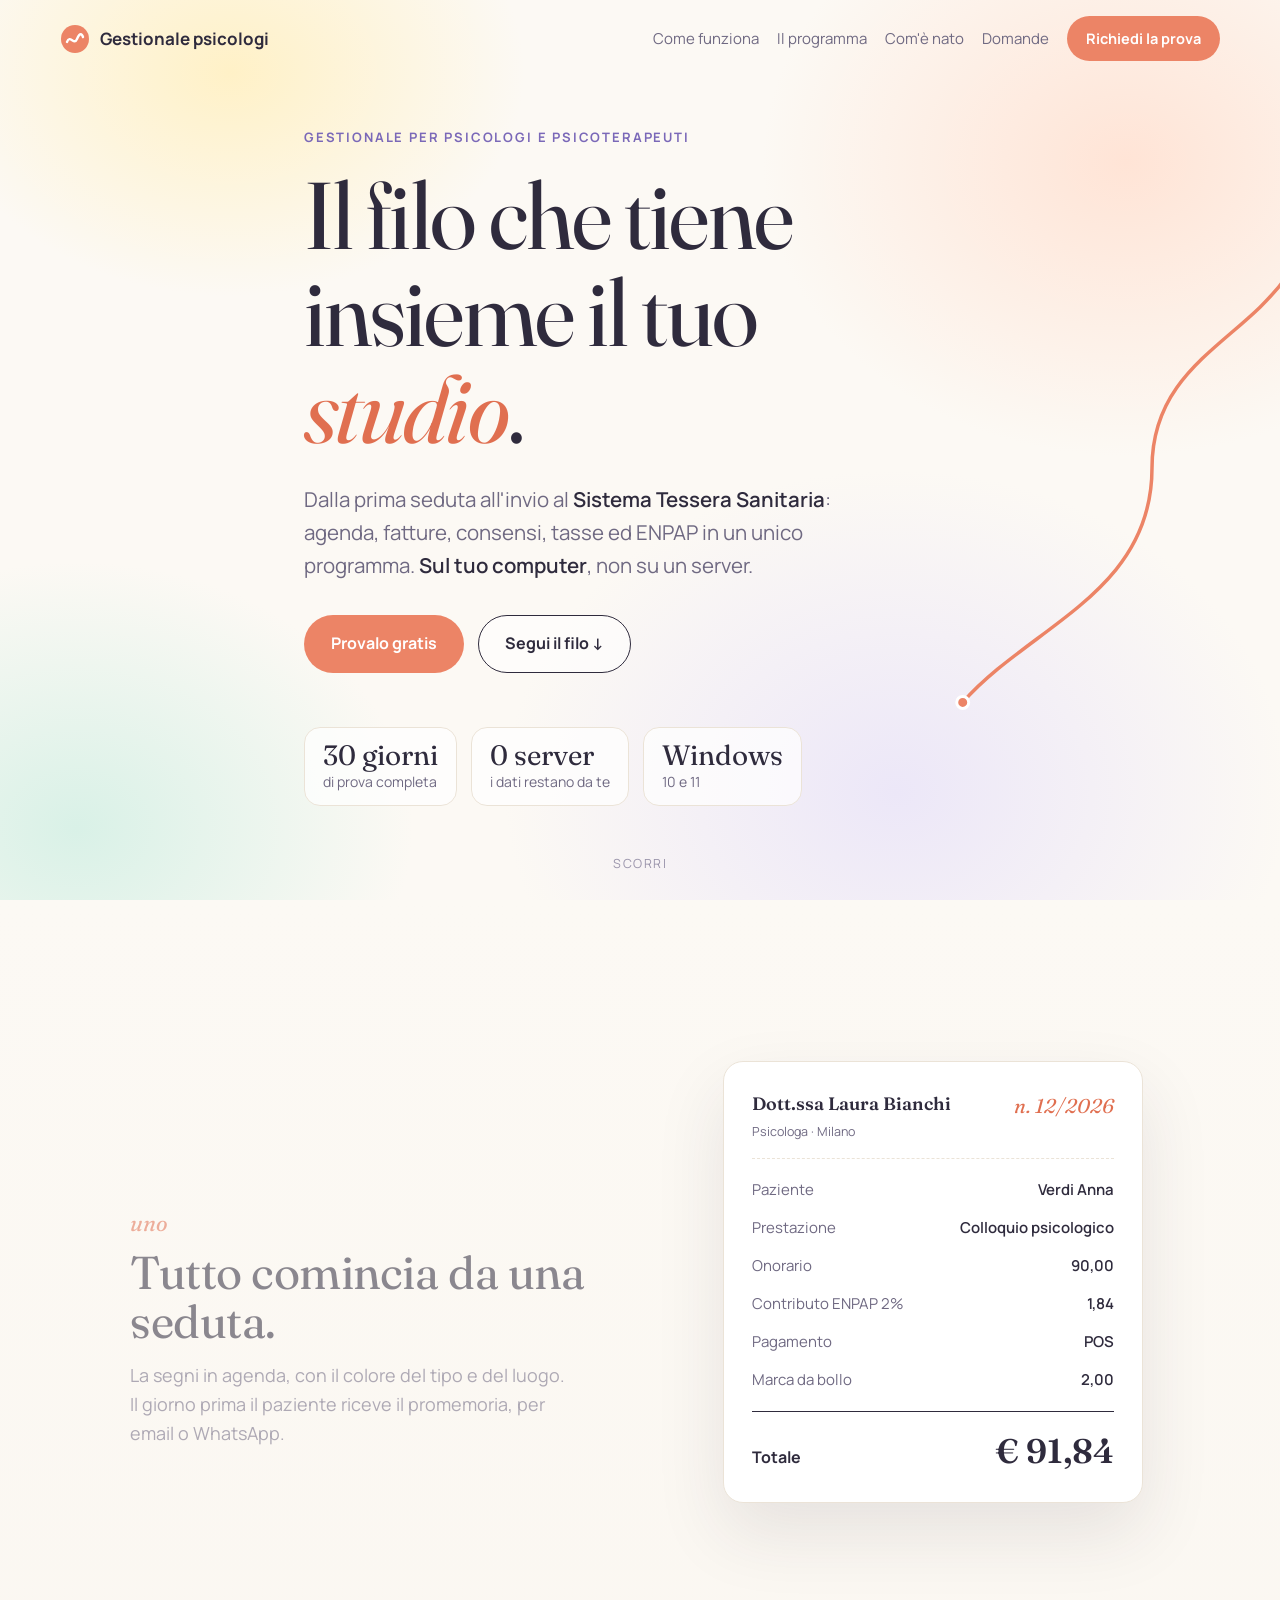
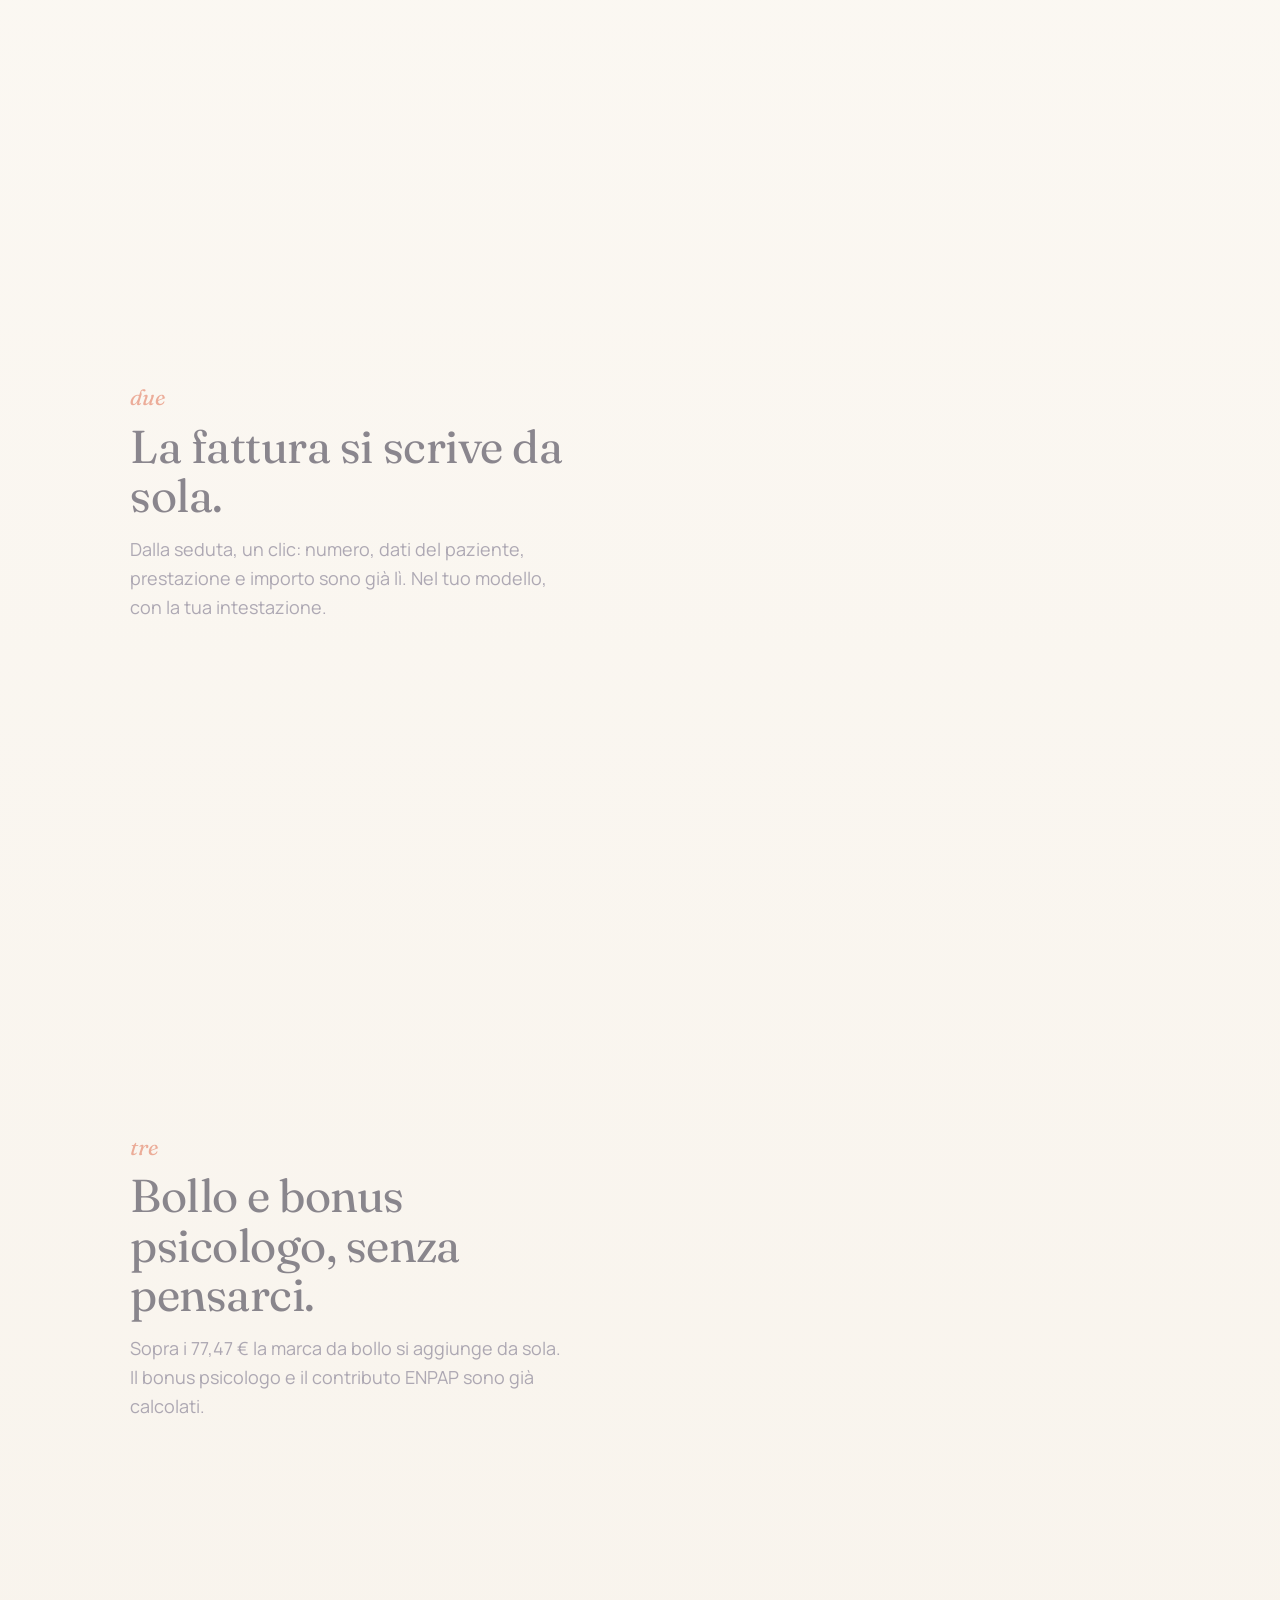
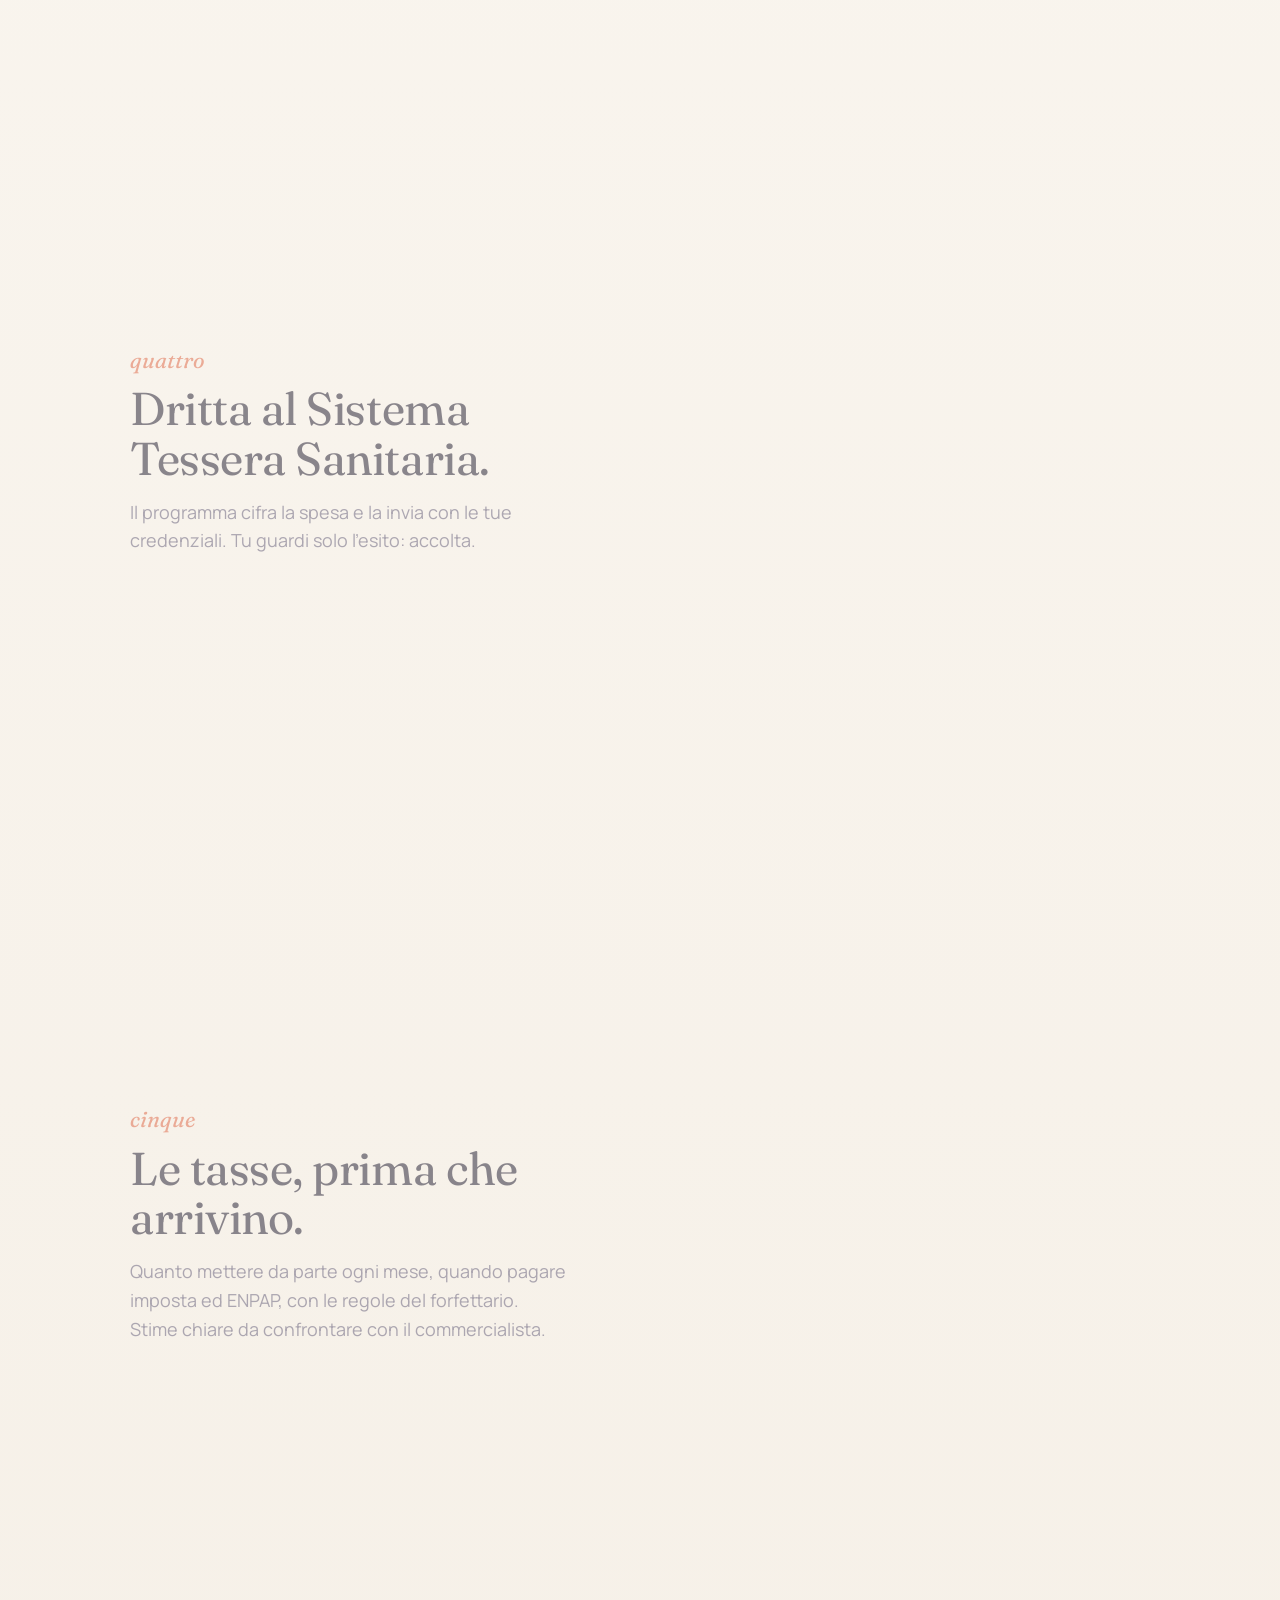
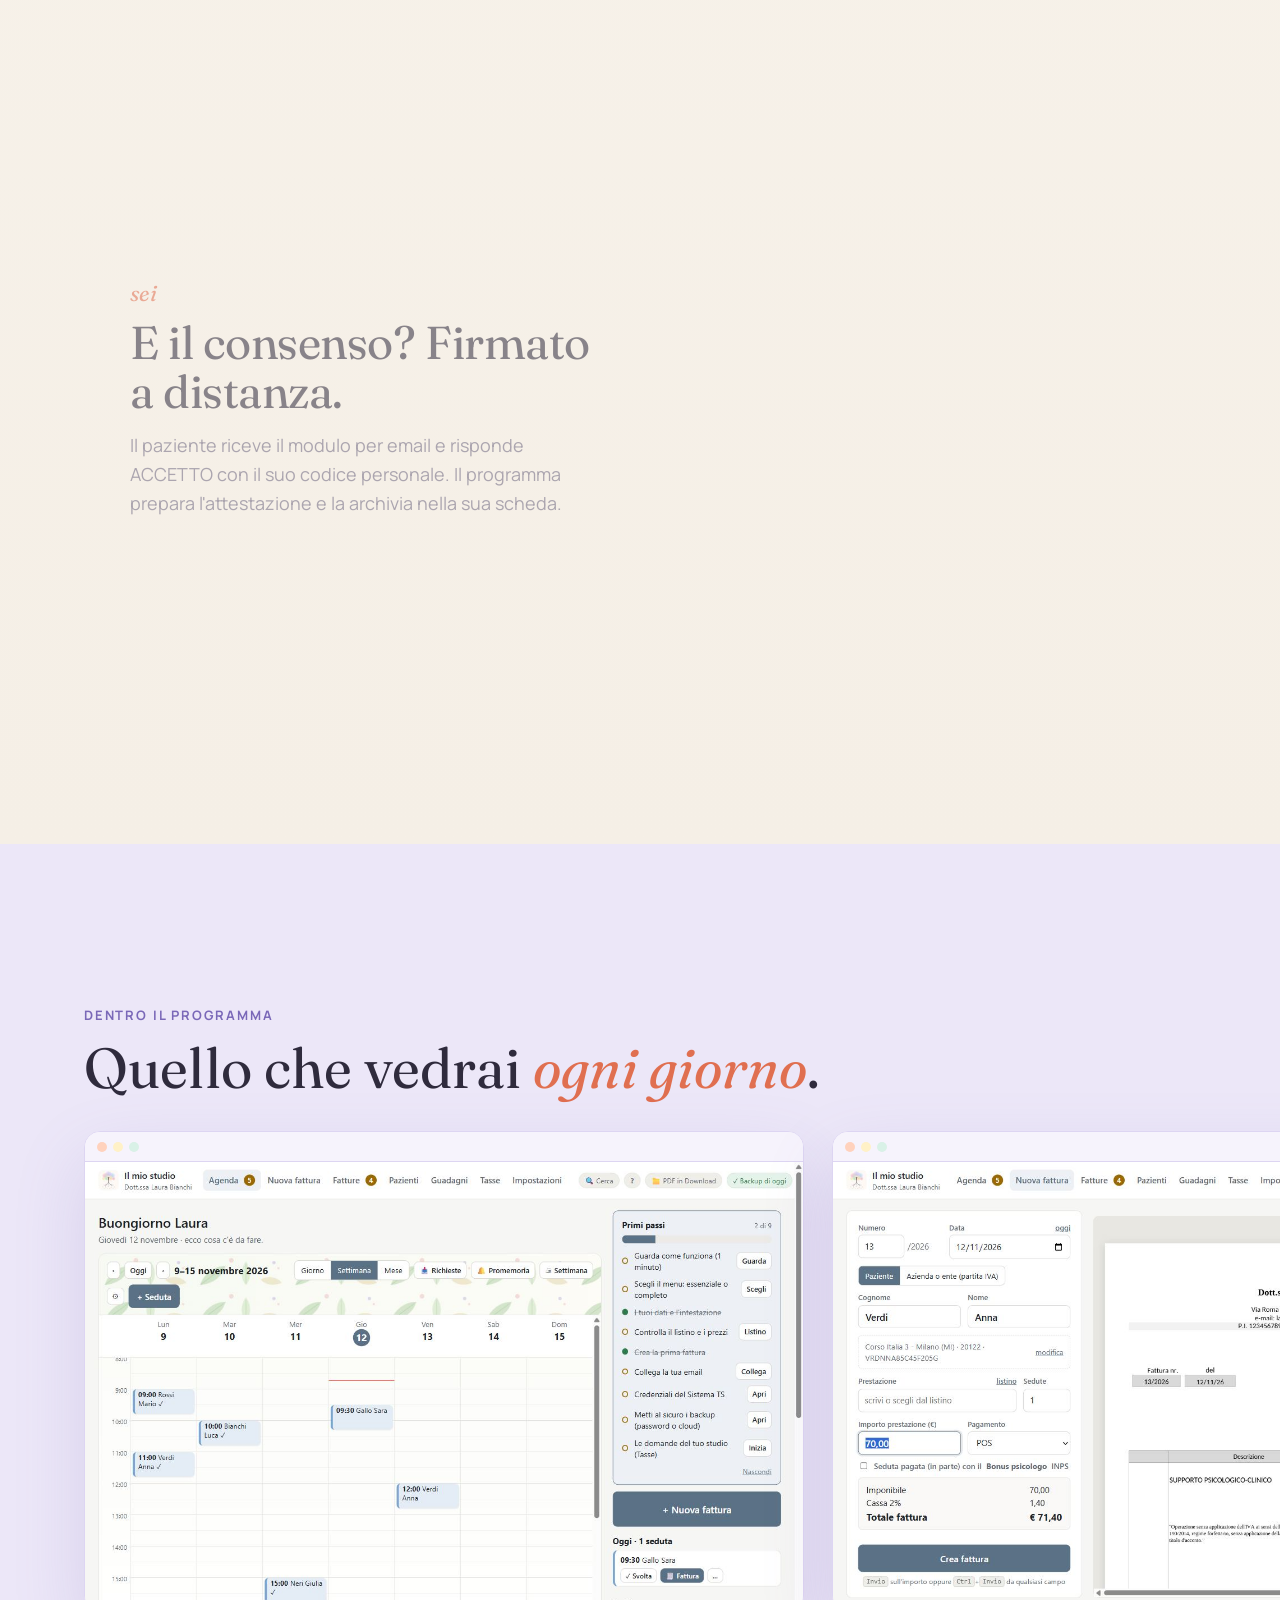
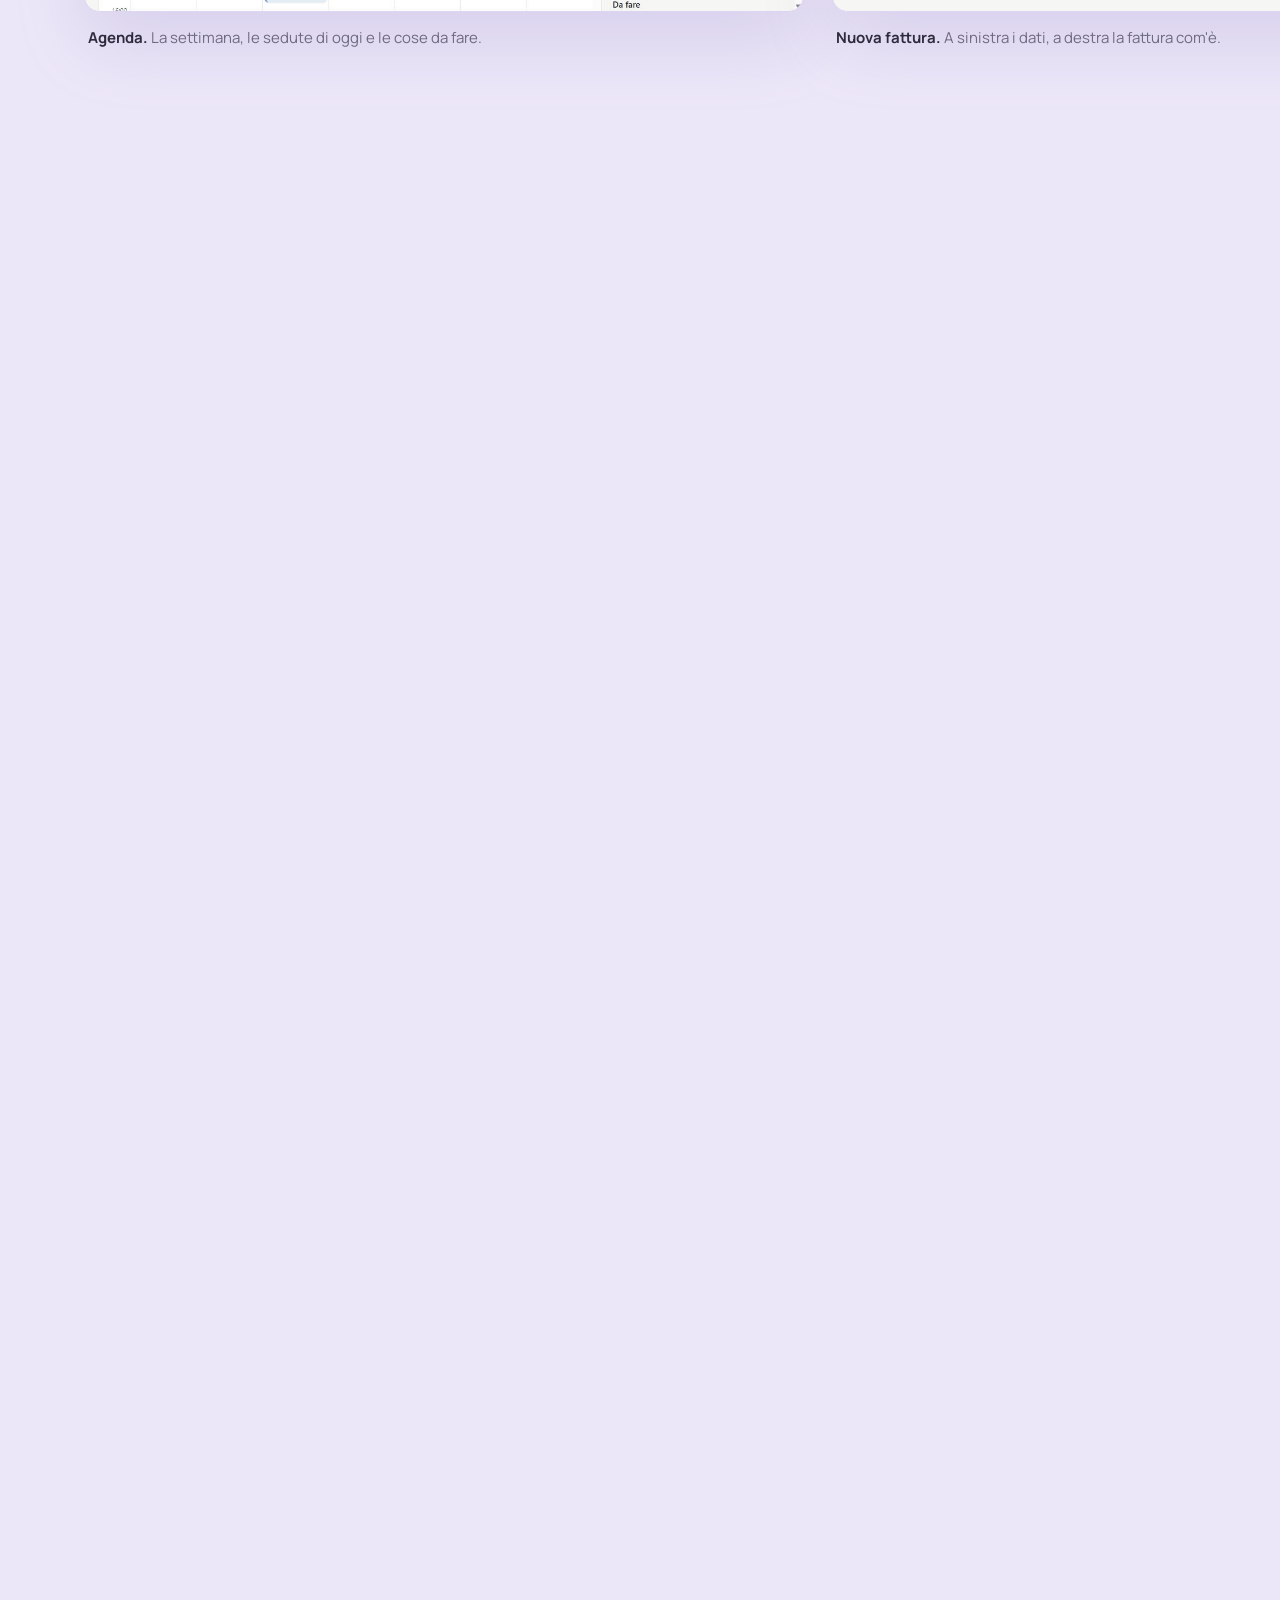
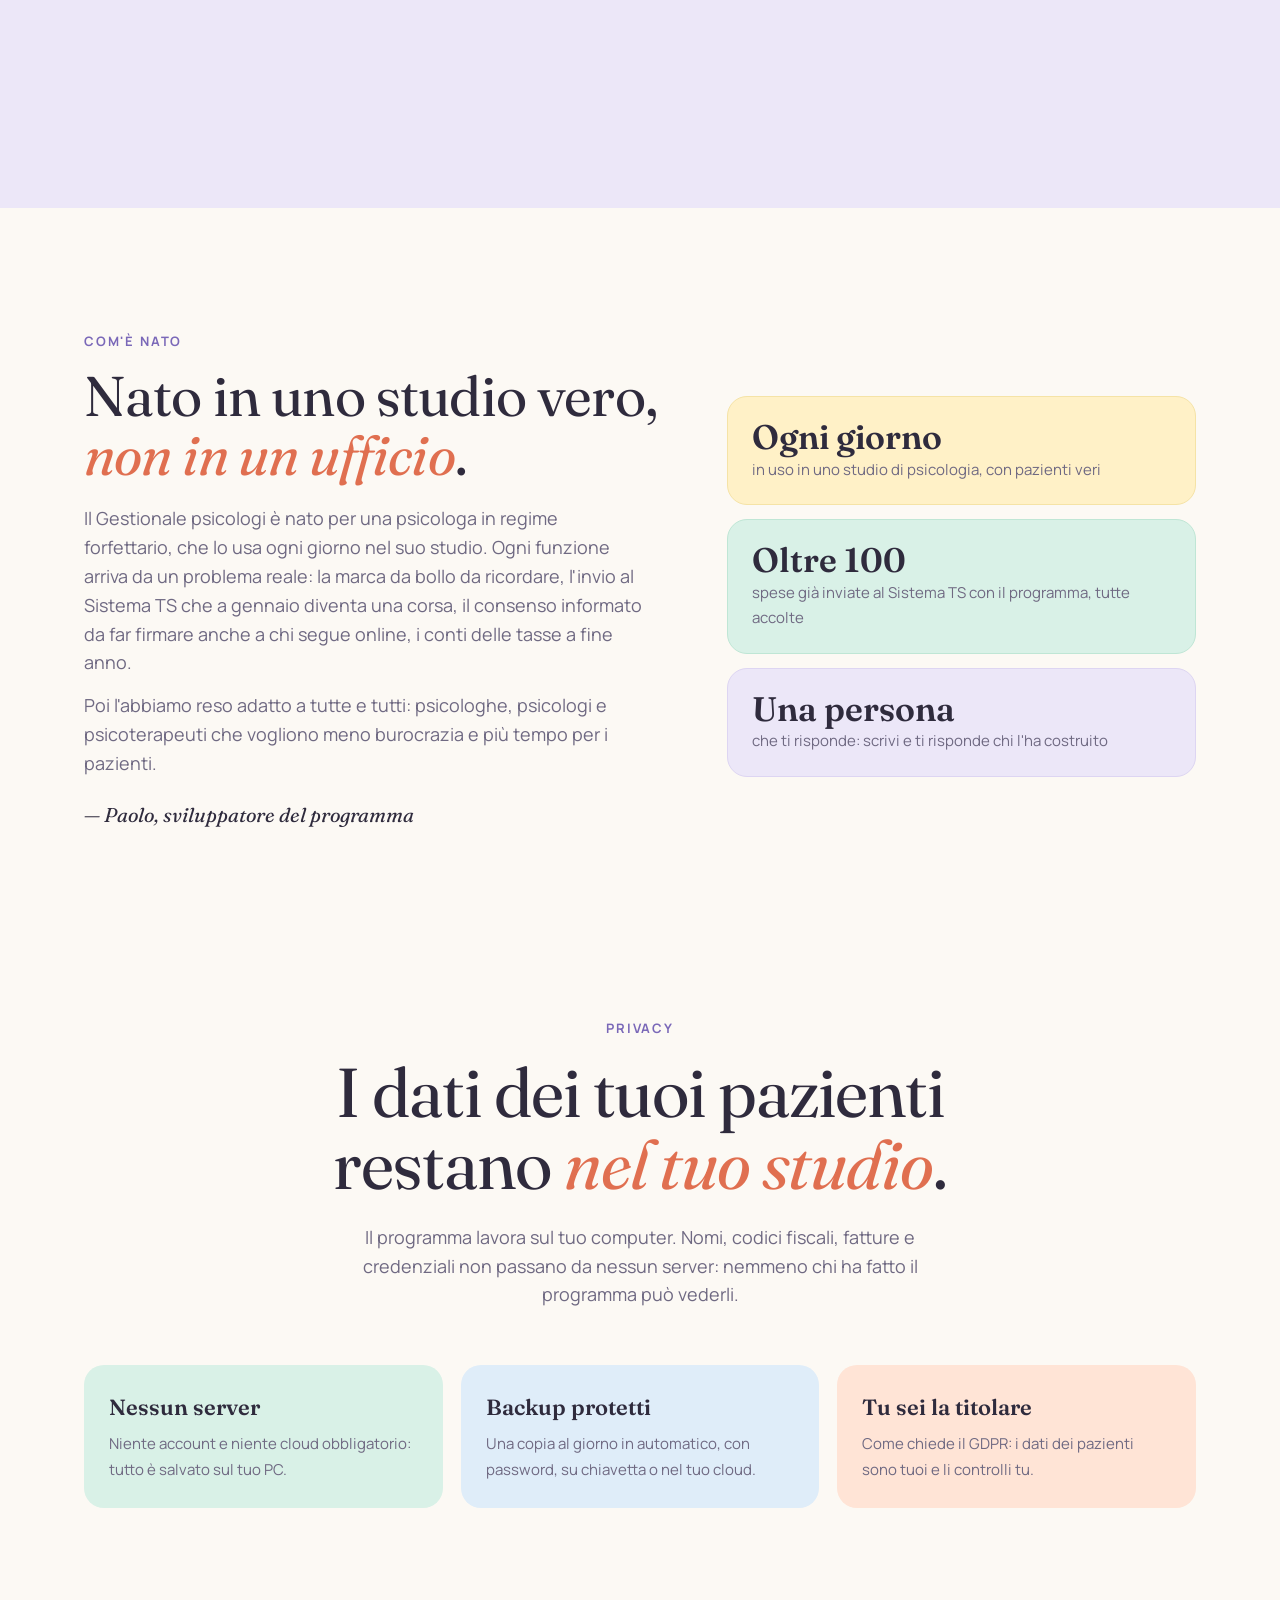
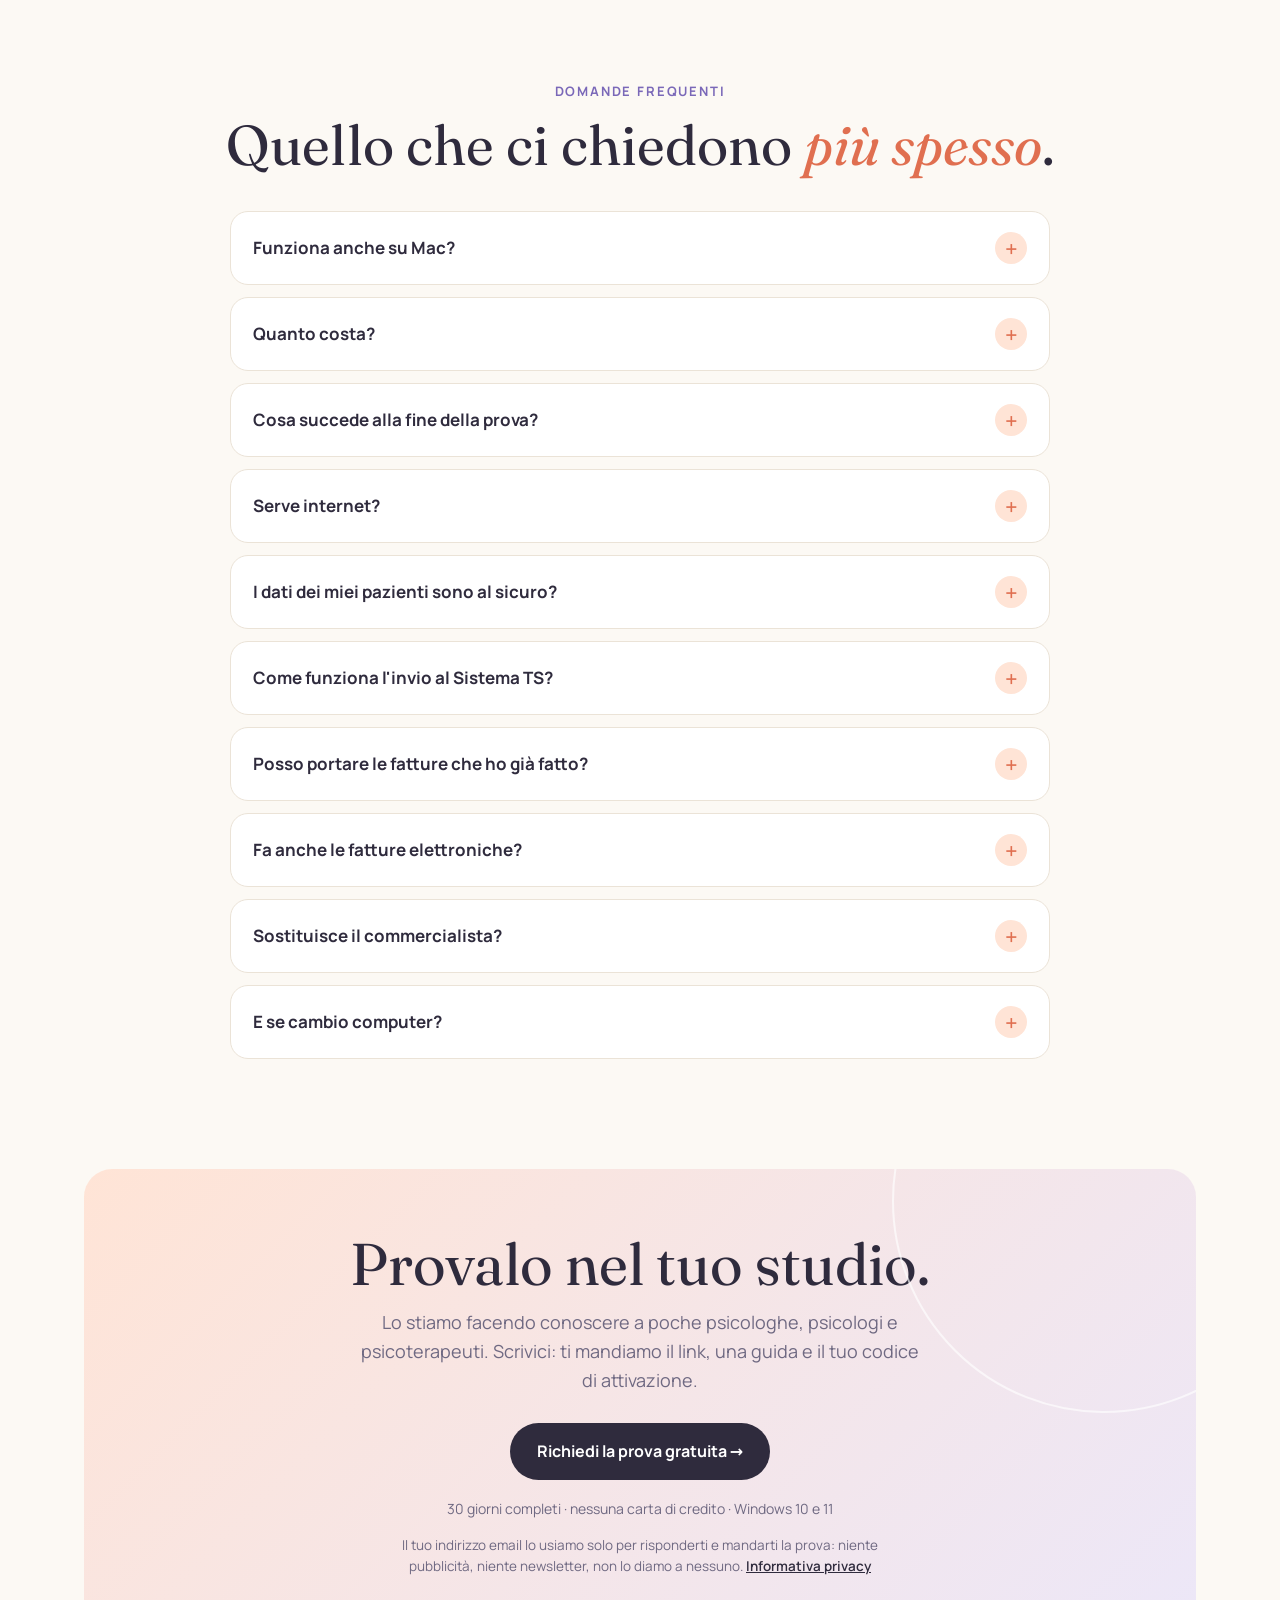
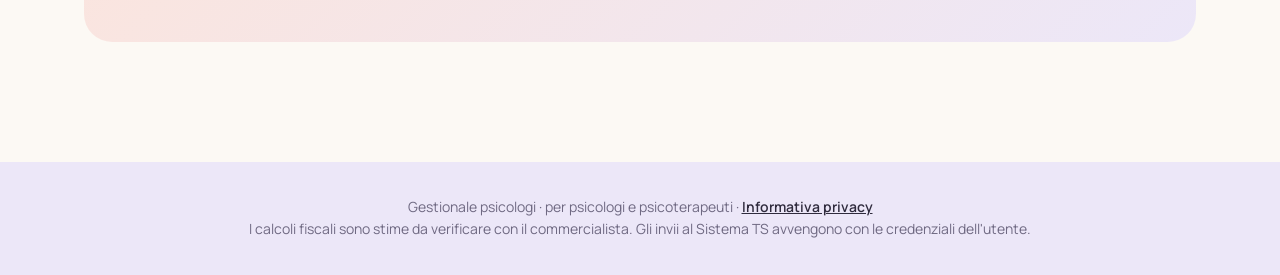
==== commit 1f606aea: "Anteprima, icona, Com'è nato, domande frequenti, caratteri interni" ====
--- a/index.html
+++ b/index.html
@@ -4,11 +4,155 @@
 <meta charset="utf-8">
 <meta name="viewport" content="width=device-width, initial-scale=1">
 <title>Gestionale psicologi — il filo del tuo studio</title>
+<link rel="canonical" href="https://paolocampanella1990-lab.github.io/">
+<meta property="og:type" content="website">
+<meta property="og:site_name" content="Gestionale psicologi">
+<meta property="og:locale" content="it_IT">
+<meta property="og:title" content="Gestionale psicologi — il filo del tuo studio">
+<meta property="og:description" content="Per psicologi e psicoterapeuti: fatture con bollo e bonus psicologo, invio al Sistema Tessera Sanitaria, agenda, consenso firmato a distanza, tasse ed ENPAP. I dati restano sul tuo computer. Prova gratuita.">
+<meta property="og:url" content="https://paolocampanella1990-lab.github.io/">
+<meta property="og:image" content="https://paolocampanella1990-lab.github.io/anteprima.jpg">
+<meta property="og:image:width" content="1200">
+<meta property="og:image:height" content="630">
+<meta property="og:image:alt" content="Gestionale psicologi: il filo che tiene insieme il tuo studio">
+<meta name="twitter:card" content="summary_large_image">
 <meta name="description" content="Il gestionale per psicologi e psicoterapeuti: agenda, fatture con bollo e bonus psicologo, invio al Sistema Tessera Sanitaria, consenso firmato a distanza, tasse ed ENPAP. I dati restano sul tuo computer.">
-<link rel="preconnect" href="https://fonts.googleapis.com">
-<link rel="preconnect" href="https://fonts.gstatic.com" crossorigin>
-<link href="https://fonts.googleapis.com/css2?family=Fraunces:ital,opsz,wght@0,9..144,400;0,9..144,600;1,9..144,400;1,9..144,600&family=Manrope:wght@400;500;600;700&display=swap" rel="stylesheet">
+<link rel="icon" href="favicon.svg" type="image/svg+xml">
+<link rel="icon" href="favicon-32.png" sizes="32x32" type="image/png">
+<link rel="apple-touch-icon" href="apple-touch-icon.png">
+<meta name="theme-color" content="#fcf9f4">
+<link rel="preload" href="manrope-normal-latin.woff2" as="font" type="font/woff2" crossorigin>
+<link rel="preload" href="fraunces-normal-latin.woff2" as="font" type="font/woff2" crossorigin>
 <style>
+@font-face {
+  font-family: 'Fraunces';
+  font-style: italic;
+  font-weight: 400;
+  font-display: swap;
+  src: url(fraunces-italic-latin-ext.woff2) format('woff2');
+  unicode-range: U+0100-02BA, U+02BD-02C5, U+02C7-02CC, U+02CE-02D7, U+02DD-02FF, U+0304, U+0308, U+0329, U+1D00-1DBF, U+1E00-1E9F, U+1EF2-1EFF, U+2020, U+20A0-20AB, U+20AD-20C4, U+2113, U+2C60-2C7F, U+A720-A7FF;
+}
+@font-face {
+  font-family: 'Fraunces';
+  font-style: italic;
+  font-weight: 400;
+  font-display: swap;
+  src: url(fraunces-italic-latin.woff2) format('woff2');
+  unicode-range: U+0000-00FF, U+0131, U+0152-0153, U+02BB-02BC, U+02C6, U+02DA, U+02DC, U+0304, U+0308, U+0329, U+2000-206F, U+20AC, U+2122, U+2191, U+2193, U+2212, U+2215, U+FEFF, U+FFFD;
+}
+@font-face {
+  font-family: 'Fraunces';
+  font-style: italic;
+  font-weight: 600;
+  font-display: swap;
+  src: url(fraunces-italic-latin-ext.woff2) format('woff2');
+  unicode-range: U+0100-02BA, U+02BD-02C5, U+02C7-02CC, U+02CE-02D7, U+02DD-02FF, U+0304, U+0308, U+0329, U+1D00-1DBF, U+1E00-1E9F, U+1EF2-1EFF, U+2020, U+20A0-20AB, U+20AD-20C4, U+2113, U+2C60-2C7F, U+A720-A7FF;
+}
+@font-face {
+  font-family: 'Fraunces';
+  font-style: italic;
+  font-weight: 600;
+  font-display: swap;
+  src: url(fraunces-italic-latin.woff2) format('woff2');
+  unicode-range: U+0000-00FF, U+0131, U+0152-0153, U+02BB-02BC, U+02C6, U+02DA, U+02DC, U+0304, U+0308, U+0329, U+2000-206F, U+20AC, U+2122, U+2191, U+2193, U+2212, U+2215, U+FEFF, U+FFFD;
+}
+@font-face {
+  font-family: 'Fraunces';
+  font-style: normal;
+  font-weight: 400;
+  font-display: swap;
+  src: url(fraunces-normal-latin-ext.woff2) format('woff2');
+  unicode-range: U+0100-02BA, U+02BD-02C5, U+02C7-02CC, U+02CE-02D7, U+02DD-02FF, U+0304, U+0308, U+0329, U+1D00-1DBF, U+1E00-1E9F, U+1EF2-1EFF, U+2020, U+20A0-20AB, U+20AD-20C4, U+2113, U+2C60-2C7F, U+A720-A7FF;
+}
+@font-face {
+  font-family: 'Fraunces';
+  font-style: normal;
+  font-weight: 400;
+  font-display: swap;
+  src: url(fraunces-normal-latin.woff2) format('woff2');
+  unicode-range: U+0000-00FF, U+0131, U+0152-0153, U+02BB-02BC, U+02C6, U+02DA, U+02DC, U+0304, U+0308, U+0329, U+2000-206F, U+20AC, U+2122, U+2191, U+2193, U+2212, U+2215, U+FEFF, U+FFFD;
+}
+@font-face {
+  font-family: 'Fraunces';
+  font-style: normal;
+  font-weight: 600;
+  font-display: swap;
+  src: url(fraunces-normal-latin-ext.woff2) format('woff2');
+  unicode-range: U+0100-02BA, U+02BD-02C5, U+02C7-02CC, U+02CE-02D7, U+02DD-02FF, U+0304, U+0308, U+0329, U+1D00-1DBF, U+1E00-1E9F, U+1EF2-1EFF, U+2020, U+20A0-20AB, U+20AD-20C4, U+2113, U+2C60-2C7F, U+A720-A7FF;
+}
+@font-face {
+  font-family: 'Fraunces';
+  font-style: normal;
+  font-weight: 600;
+  font-display: swap;
+  src: url(fraunces-normal-latin.woff2) format('woff2');
+  unicode-range: U+0000-00FF, U+0131, U+0152-0153, U+02BB-02BC, U+02C6, U+02DA, U+02DC, U+0304, U+0308, U+0329, U+2000-206F, U+20AC, U+2122, U+2191, U+2193, U+2212, U+2215, U+FEFF, U+FFFD;
+}
+@font-face {
+  font-family: 'Manrope';
+  font-style: normal;
+  font-weight: 400;
+  font-display: swap;
+  src: url(manrope-normal-latin-ext.woff2) format('woff2');
+  unicode-range: U+0100-02BA, U+02BD-02C5, U+02C7-02CC, U+02CE-02D7, U+02DD-02FF, U+0304, U+0308, U+0329, U+1D00-1DBF, U+1E00-1E9F, U+1EF2-1EFF, U+2020, U+20A0-20AB, U+20AD-20C4, U+2113, U+2C60-2C7F, U+A720-A7FF;
+}
+@font-face {
+  font-family: 'Manrope';
+  font-style: normal;
+  font-weight: 400;
+  font-display: swap;
+  src: url(manrope-normal-latin.woff2) format('woff2');
+  unicode-range: U+0000-00FF, U+0131, U+0152-0153, U+02BB-02BC, U+02C6, U+02DA, U+02DC, U+0304, U+0308, U+0329, U+2000-206F, U+20AC, U+2122, U+2191, U+2193, U+2212, U+2215, U+FEFF, U+FFFD;
+}
+@font-face {
+  font-family: 'Manrope';
+  font-style: normal;
+  font-weight: 500;
+  font-display: swap;
+  src: url(manrope-normal-latin-ext.woff2) format('woff2');
+  unicode-range: U+0100-02BA, U+02BD-02C5, U+02C7-02CC, U+02CE-02D7, U+02DD-02FF, U+0304, U+0308, U+0329, U+1D00-1DBF, U+1E00-1E9F, U+1EF2-1EFF, U+2020, U+20A0-20AB, U+20AD-20C4, U+2113, U+2C60-2C7F, U+A720-A7FF;
+}
+@font-face {
+  font-family: 'Manrope';
+  font-style: normal;
+  font-weight: 500;
+  font-display: swap;
+  src: url(manrope-normal-latin.woff2) format('woff2');
+  unicode-range: U+0000-00FF, U+0131, U+0152-0153, U+02BB-02BC, U+02C6, U+02DA, U+02DC, U+0304, U+0308, U+0329, U+2000-206F, U+20AC, U+2122, U+2191, U+2193, U+2212, U+2215, U+FEFF, U+FFFD;
+}
+@font-face {
+  font-family: 'Manrope';
+  font-style: normal;
+  font-weight: 600;
+  font-display: swap;
+  src: url(manrope-normal-latin-ext.woff2) format('woff2');
+  unicode-range: U+0100-02BA, U+02BD-02C5, U+02C7-02CC, U+02CE-02D7, U+02DD-02FF, U+0304, U+0308, U+0329, U+1D00-1DBF, U+1E00-1E9F, U+1EF2-1EFF, U+2020, U+20A0-20AB, U+20AD-20C4, U+2113, U+2C60-2C7F, U+A720-A7FF;
+}
+@font-face {
+  font-family: 'Manrope';
+  font-style: normal;
+  font-weight: 600;
+  font-display: swap;
+  src: url(manrope-normal-latin.woff2) format('woff2');
+  unicode-range: U+0000-00FF, U+0131, U+0152-0153, U+02BB-02BC, U+02C6, U+02DA, U+02DC, U+0304, U+0308, U+0329, U+2000-206F, U+20AC, U+2122, U+2191, U+2193, U+2212, U+2215, U+FEFF, U+FFFD;
+}
+@font-face {
+  font-family: 'Manrope';
+  font-style: normal;
+  font-weight: 700;
+  font-display: swap;
+  src: url(manrope-normal-latin-ext.woff2) format('woff2');
+  unicode-range: U+0100-02BA, U+02BD-02C5, U+02C7-02CC, U+02CE-02D7, U+02DD-02FF, U+0304, U+0308, U+0329, U+1D00-1DBF, U+1E00-1E9F, U+1EF2-1EFF, U+2020, U+20A0-20AB, U+20AD-20C4, U+2113, U+2C60-2C7F, U+A720-A7FF;
+}
+@font-face {
+  font-family: 'Manrope';
+  font-style: normal;
+  font-weight: 700;
+  font-display: swap;
+  src: url(manrope-normal-latin.woff2) format('woff2');
+  unicode-range: U+0000-00FF, U+0131, U+0152-0153, U+02BB-02BC, U+02C6, U+02DA, U+02DC, U+0304, U+0308, U+0329, U+2000-206F, U+20AC, U+2122, U+2191, U+2193, U+2212, U+2215, U+FEFF, U+FFFD;
+}
+
 :root{
   --ink:#2f2b3d; --muted:#6f6982; --soft:#9a94ab;
   --paper:#fcf9f4; --panna:#f5efe6; --line:#ebe3d7;
@@ -149,6 +293,34 @@
 .schermo p{margin:14px 4px 0;color:var(--muted);font-size:15px}
 .schermo p b{color:var(--ink)}
 
+/* ---------- com'è nato ---------- */
+.storia{padding:120px 0 40px;background:var(--paper)}
+.storia-in{display:grid;grid-template-columns:1.25fr 1fr;gap:56px;align-items:center}
+.storia h2{font-family:var(--serif);font-weight:400;font-size:clamp(34px,4.4vw,56px);line-height:1.06;letter-spacing:-.015em;margin:12px 0 20px}
+.storia h2 em{color:var(--filo2)}
+.storia p{color:var(--muted);font-size:18px;margin:0 0 14px;max-width:560px}
+.storia .firma{font-family:var(--serif);font-style:italic;color:var(--ink);font-size:20px;margin-top:22px}
+.numeri{display:grid;gap:14px}
+.numeri div{border-radius:20px;padding:22px 24px;border:1px solid var(--line);background:#fff}
+.numeri div:nth-child(1){background:var(--burro);border-color:#f5e3a6}.numeri div:nth-child(2){background:var(--menta);border-color:#bfe6d5}.numeri div:nth-child(3){background:var(--lav);border-color:var(--lav2)}
+.numeri b{display:block;font-family:var(--serif);font-weight:600;font-size:34px;line-height:1.1}
+.numeri span{color:var(--muted);font-size:15px}
+@media(max-width:860px){.storia-in{grid-template-columns:1fr;gap:30px}.storia{padding:90px 0 20px}}
+
+/* ---------- domande frequenti ---------- */
+.faq{padding:40px 0 110px;background:var(--paper)}
+.faq-testa{text-align:center;margin-bottom:36px}
+.faq-testa h2{font-family:var(--serif);font-weight:400;font-size:clamp(34px,4.4vw,56px);line-height:1.06;margin:12px 0 0}
+.faq-testa h2 em{color:var(--filo2)}
+.faq-lista{max-width:820px;margin:0 auto;display:grid;gap:12px}
+.faq details{background:#fff;border:1px solid var(--line);border-radius:18px;padding:0 22px;transition:background .2s}
+.faq details[open]{background:#fffdf9;box-shadow:0 14px 34px #2f2b3d14}
+.faq summary{list-style:none;cursor:pointer;display:flex;justify-content:space-between;align-items:center;gap:16px;padding:20px 0;font-weight:700;font-size:17px}
+.faq summary::-webkit-details-marker{display:none}
+.faq summary::after{content:'+';flex:none;width:32px;height:32px;border-radius:50%;background:var(--pesca);color:var(--filo2);display:grid;place-items:center;font-size:22px;font-weight:500;transition:transform .25s}
+.faq details[open] summary::after{transform:rotate(45deg);background:var(--lav);color:var(--viola)}
+.faq details p{margin:0 0 20px;color:var(--muted);font-size:16.5px;line-height:1.65}
+
 /* ---------- privacy ---------- */
 .priv{padding:130px 0;text-align:center;position:relative;background:var(--paper)}
 .priv h2{font-family:var(--serif);font-weight:400;font-size:clamp(36px,5.4vw,72px);line-height:1.04;letter-spacing:-.015em;margin:16px auto 22px;max-width:16ch}
@@ -206,7 +378,8 @@
     <span class="sp"></span>
     <a class="l" href="#racconto">Come funziona</a>
     <a class="l" href="#dentro">Il programma</a>
-    <a class="l" href="#privacy">Privacy</a>
+    <a class="l" href="#storia">Com'è nato</a>
+    <a class="l" href="#domande">Domande</a>
     <a class="btn btn-filo" href="#prova">Richiedi la prova</a>
   </div>
 </header>
@@ -282,6 +455,23 @@
   </div>
 </section>
 
+<section class="storia" id="storia">
+  <div class="wrap storia-in">
+    <div>
+      <span class="eyebrow">Com'è nato</span>
+      <h2>Nato in uno studio vero, <em>non in un ufficio</em>.</h2>
+      <p>Il Gestionale psicologi è nato per una psicologa in regime forfettario, che lo usa ogni giorno nel suo studio. Ogni funzione arriva da un problema reale: la marca da bollo da ricordare, l'invio al Sistema TS che a gennaio diventa una corsa, il consenso informato da far firmare anche a chi segue online, i conti delle tasse a fine anno.</p>
+      <p>Poi l'abbiamo reso adatto a tutte e tutti: psicologhe, psicologi e psicoterapeuti che vogliono meno burocrazia e più tempo per i pazienti.</p>
+      <p class="firma">— Paolo, sviluppatore del programma</p>
+    </div>
+    <div class="numeri">
+      <div><b>Ogni giorno</b><span>in uso in uno studio di psicologia, con pazienti veri</span></div>
+      <div><b>Oltre 100</b><span>spese già inviate al Sistema TS con il programma, tutte accolte</span></div>
+      <div><b>Una persona</b><span>che ti risponde: scrivi e ti risponde chi l'ha costruito</span></div>
+    </div>
+  </div>
+</section>
+
 <section class="priv" id="privacy">
   <div class="wrap">
     <span class="eyebrow">Privacy</span>
@@ -291,6 +481,24 @@
       <div><b>Nessun server</b><span>Niente account e niente cloud obbligatorio: tutto è salvato sul tuo PC.</span></div>
       <div><b>Backup protetti</b><span>Una copia al giorno in automatico, con password, su chiavetta o nel tuo cloud.</span></div>
       <div><b>Tu sei la titolare</b><span>Come chiede il GDPR: i dati dei pazienti sono tuoi e li controlli tu.</span></div>
+    </div>
+  </div>
+</section>
+
+<section class="faq" id="domande">
+  <div class="wrap">
+    <div class="faq-testa"><span class="eyebrow">Domande frequenti</span><h2>Quello che ci chiedono <em>più spesso</em>.</h2></div>
+    <div class="faq-lista">
+      <details><summary>Funziona anche su Mac?</summary><p>Per ora no: funziona su computer con Windows 10 e 11. Una versione per Mac è in valutazione: se ti interessa, scrivilo nella richiesta di prova.</p></details>
+      <details><summary>Quanto costa?</summary><p>In questa fase di lancio la prova è gratuita: 30 giorni completi, senza carta di credito. Quando il programma sarà in vendita il prezzo sarà indicato chiaramente prima di qualsiasi scelta, senza rinnovi automatici.</p></details>
+      <details><summary>Cosa succede alla fine della prova?</summary><p>Se decidi di non continuare non perdi niente: le fatture già fatte restano consultabili, stampabili e inviabili al Sistema TS, e puoi sempre esportare i tuoi dati. Serve il codice di attivazione solo per fare fatture nuove.</p></details>
+      <details><summary>Serve internet?</summary><p>Per lavorare no: fatture, agenda e pazienti funzionano anche senza connessione. Internet serve solo per inviare al Sistema TS, mandare le email e ricevere gli aggiornamenti.</p></details>
+      <details><summary>I dati dei miei pazienti sono al sicuro?</summary><p>Restano sul tuo computer e non passano da nessun server. Puoi mettere una password all'apertura del programma; i backup si fanno da soli ogni giorno e si possono proteggere con una password e copiare su una chiavetta o nel tuo cloud.</p></details>
+      <details><summary>Come funziona l'invio al Sistema TS?</summary><p>Inserisci una volta le tue credenziali del Sistema TS, che restano cifrate sul tuo computer. Il programma prepara le spese, le cifra con il certificato ufficiale e le invia; per ogni fattura vedi l'esito. Gestisce anche l'opposizione del paziente.</p></details>
+      <details><summary>Posso portare le fatture che ho già fatto?</summary><p>Sì: il programma legge i PDF delle fatture già emesse, anche fatte con un altro modello, ritrova i pazienti e riparte dalla numerazione giusta.</p></details>
+      <details><summary>Fa anche le fatture elettroniche?</summary><p>Per le fatture ad aziende ed enti prepara il file della fattura elettronica; l'invio allo SdI resta a te o al tuo intermediario. Per i pazienti la fattura è in PDF e la spesa va al Sistema TS, come previsto per i professionisti sanitari.</p></details>
+      <details><summary>Sostituisce il commercialista?</summary><p>No. Ti dice quanto mettere da parte e quando pagare, con stime calcolate sulle tue fatture e sulle regole del forfettario. Sono da confrontare con il commercialista, che resta il tuo riferimento.</p></details>
+      <details><summary>E se cambio computer?</summary><p>Installi il programma sul nuovo computer e ripristini l'ultimo backup: ritrovi tutto, fatture, pazienti, agenda e documenti.</p></details>
     </div>
   </div>
 </section>
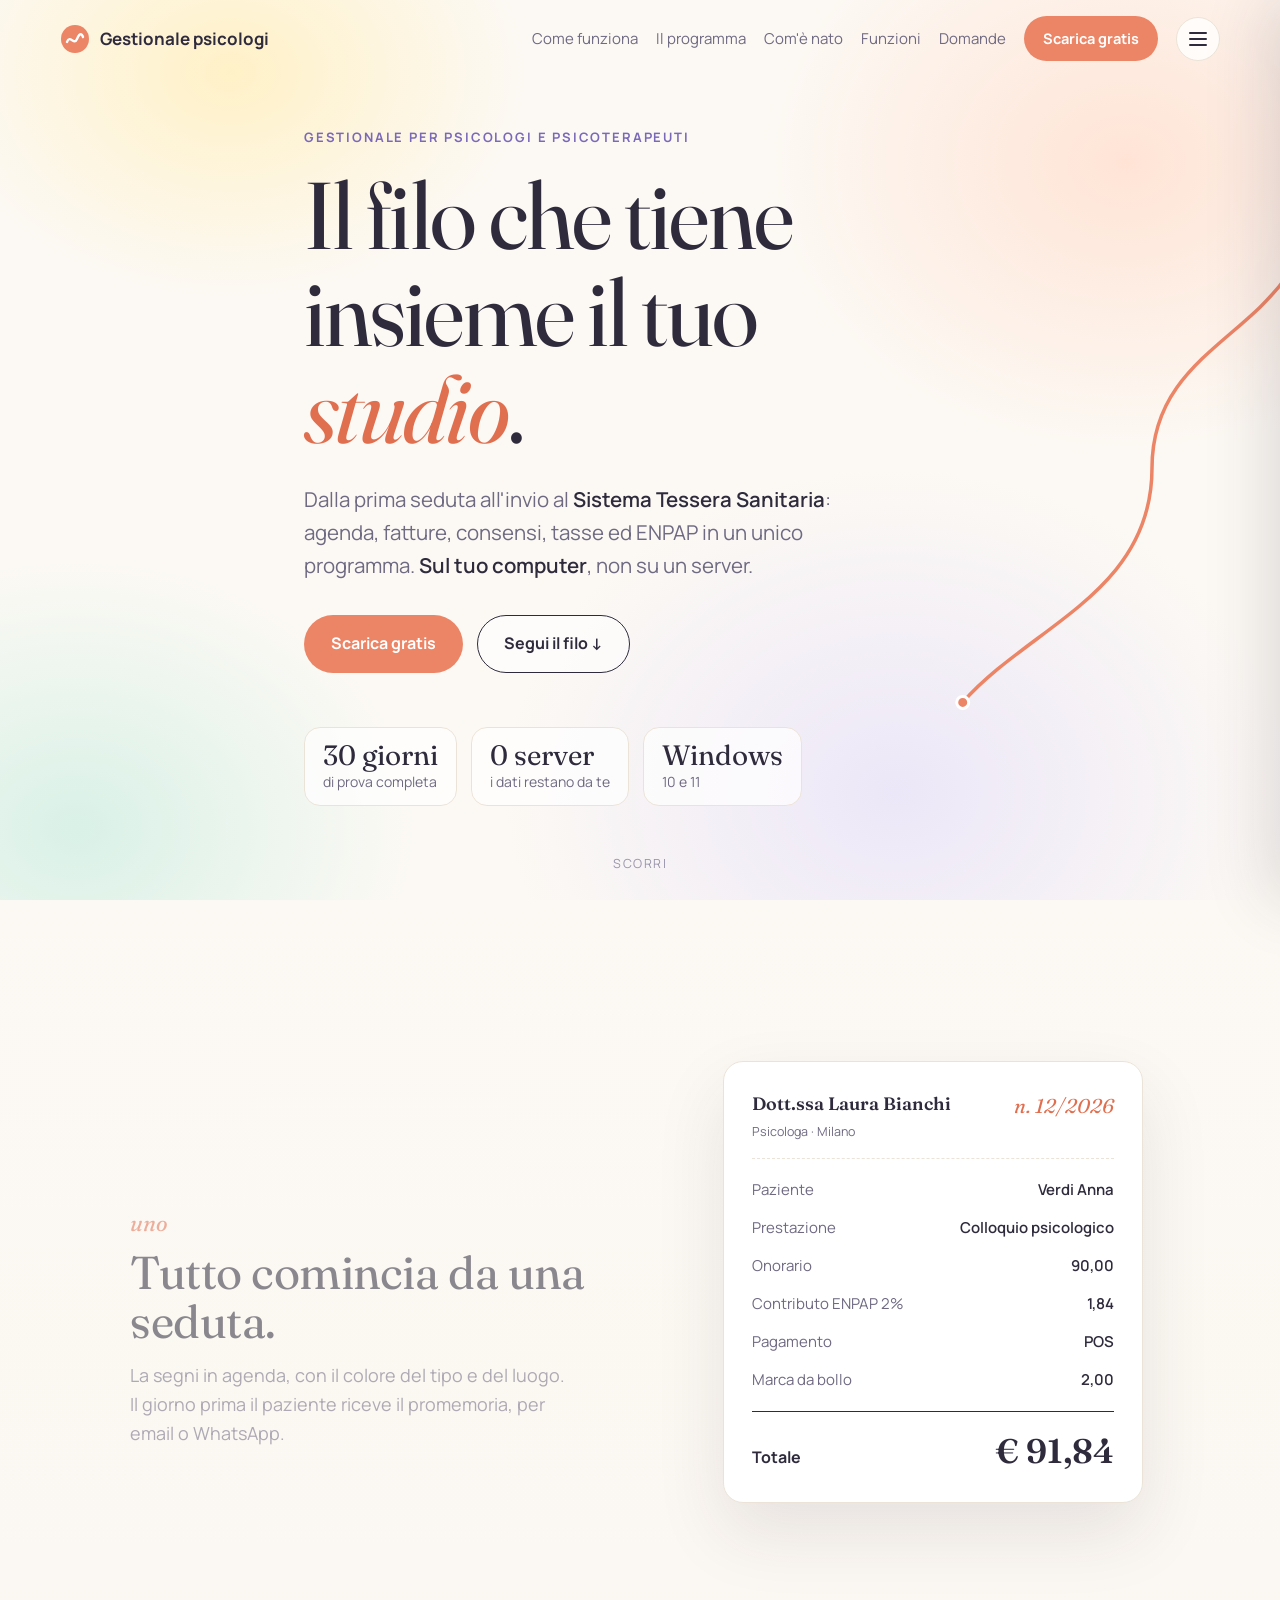
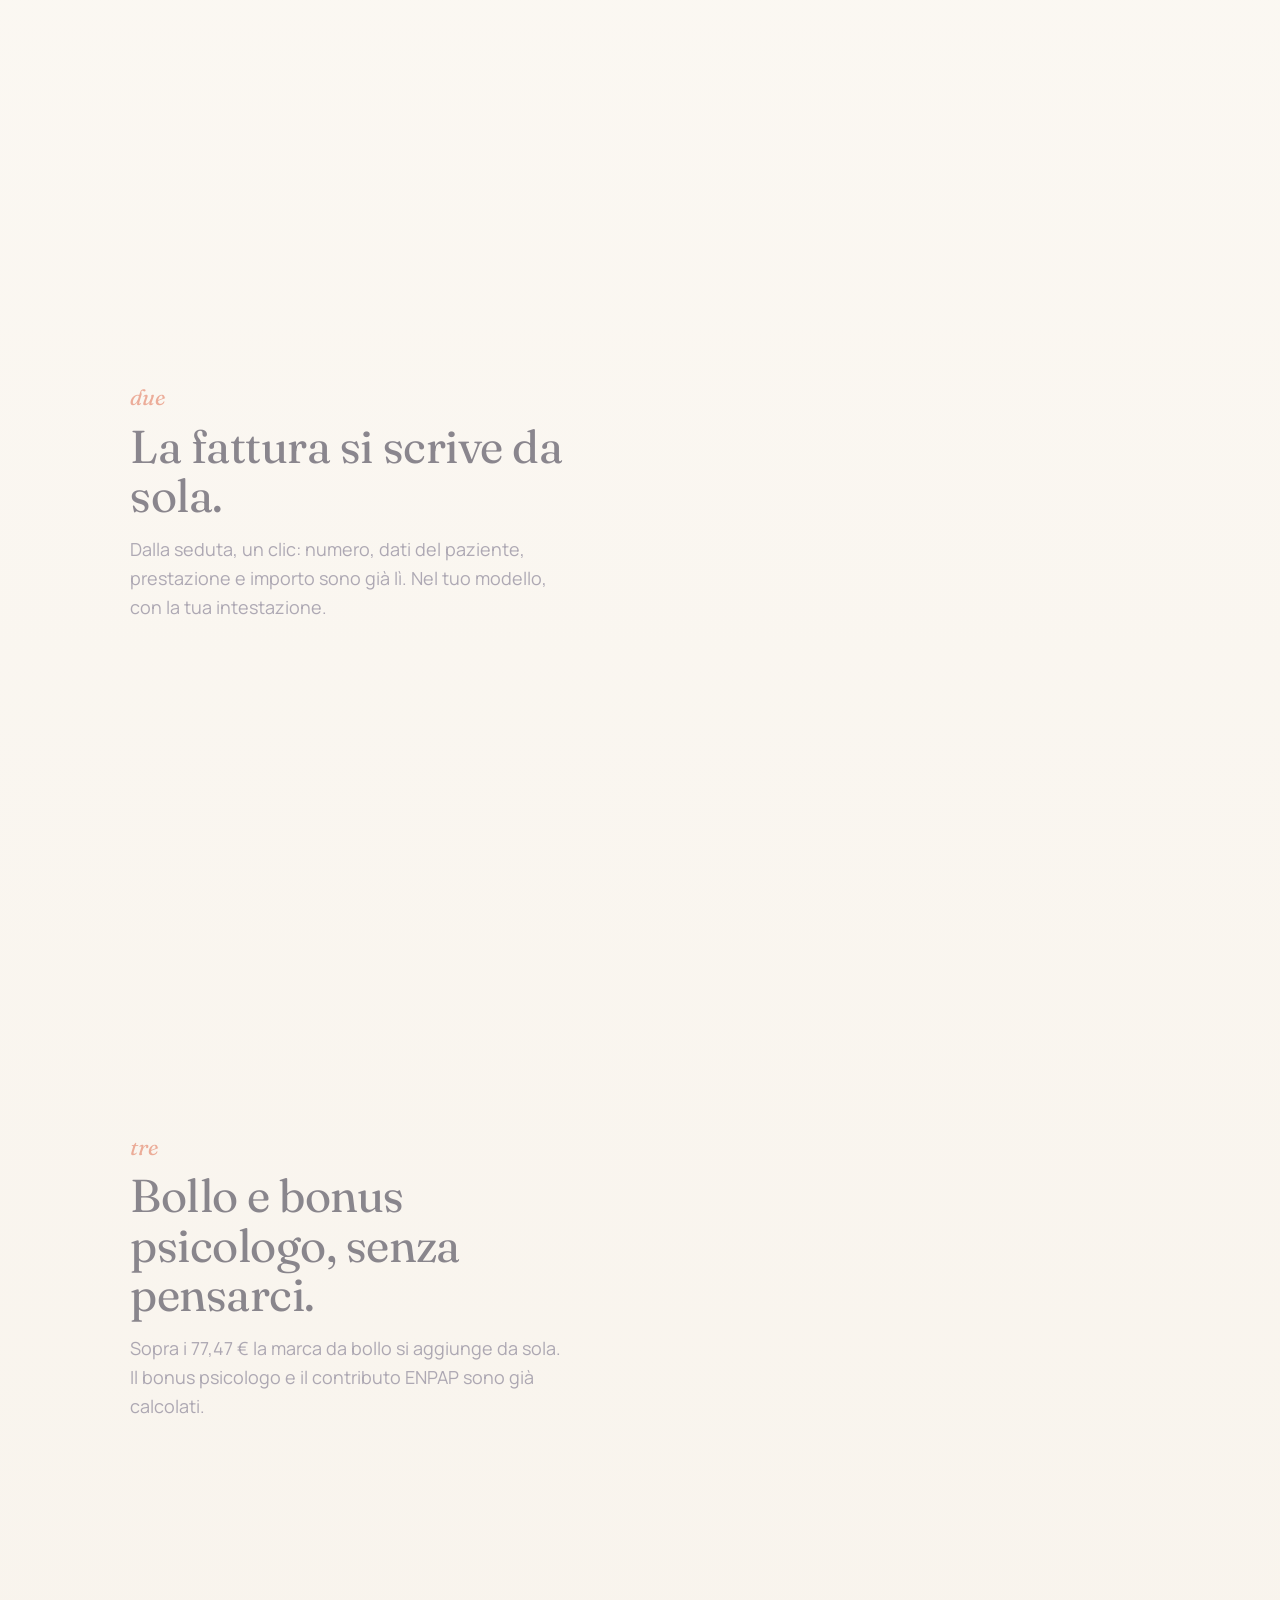
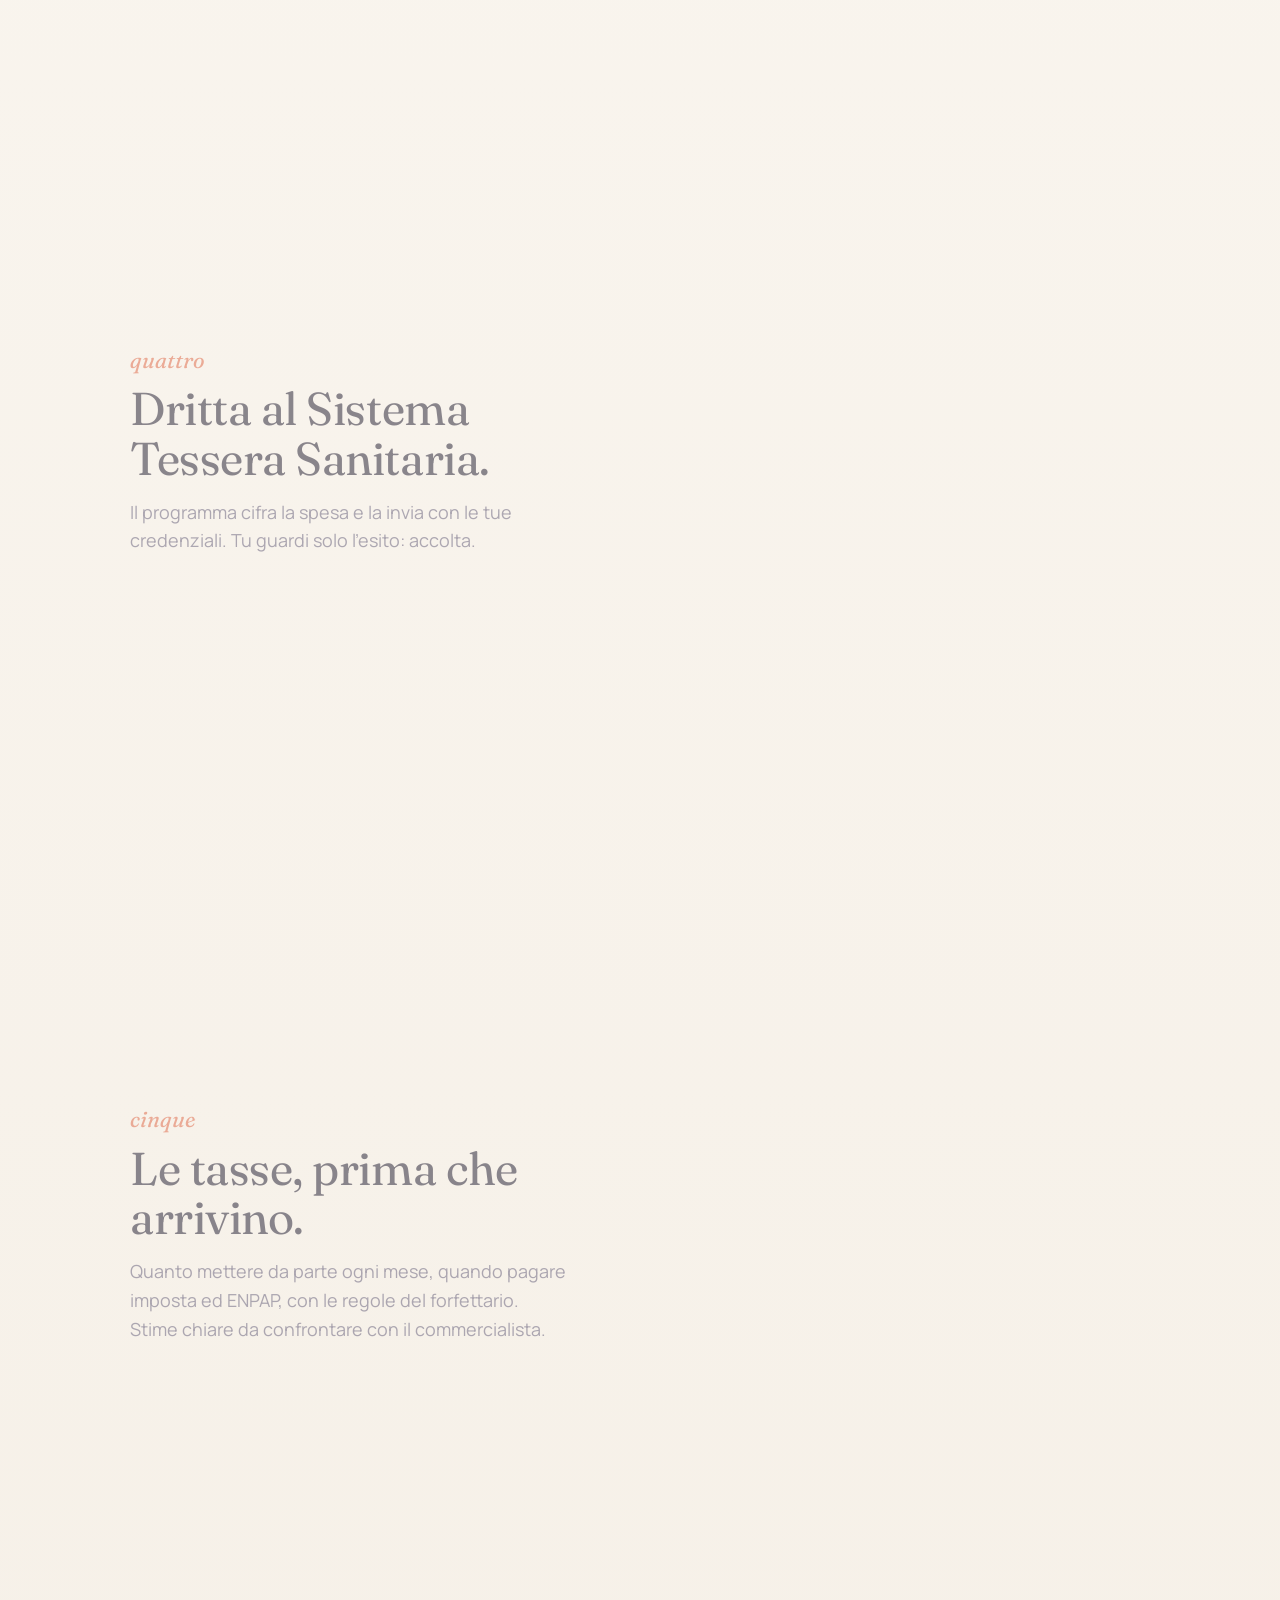
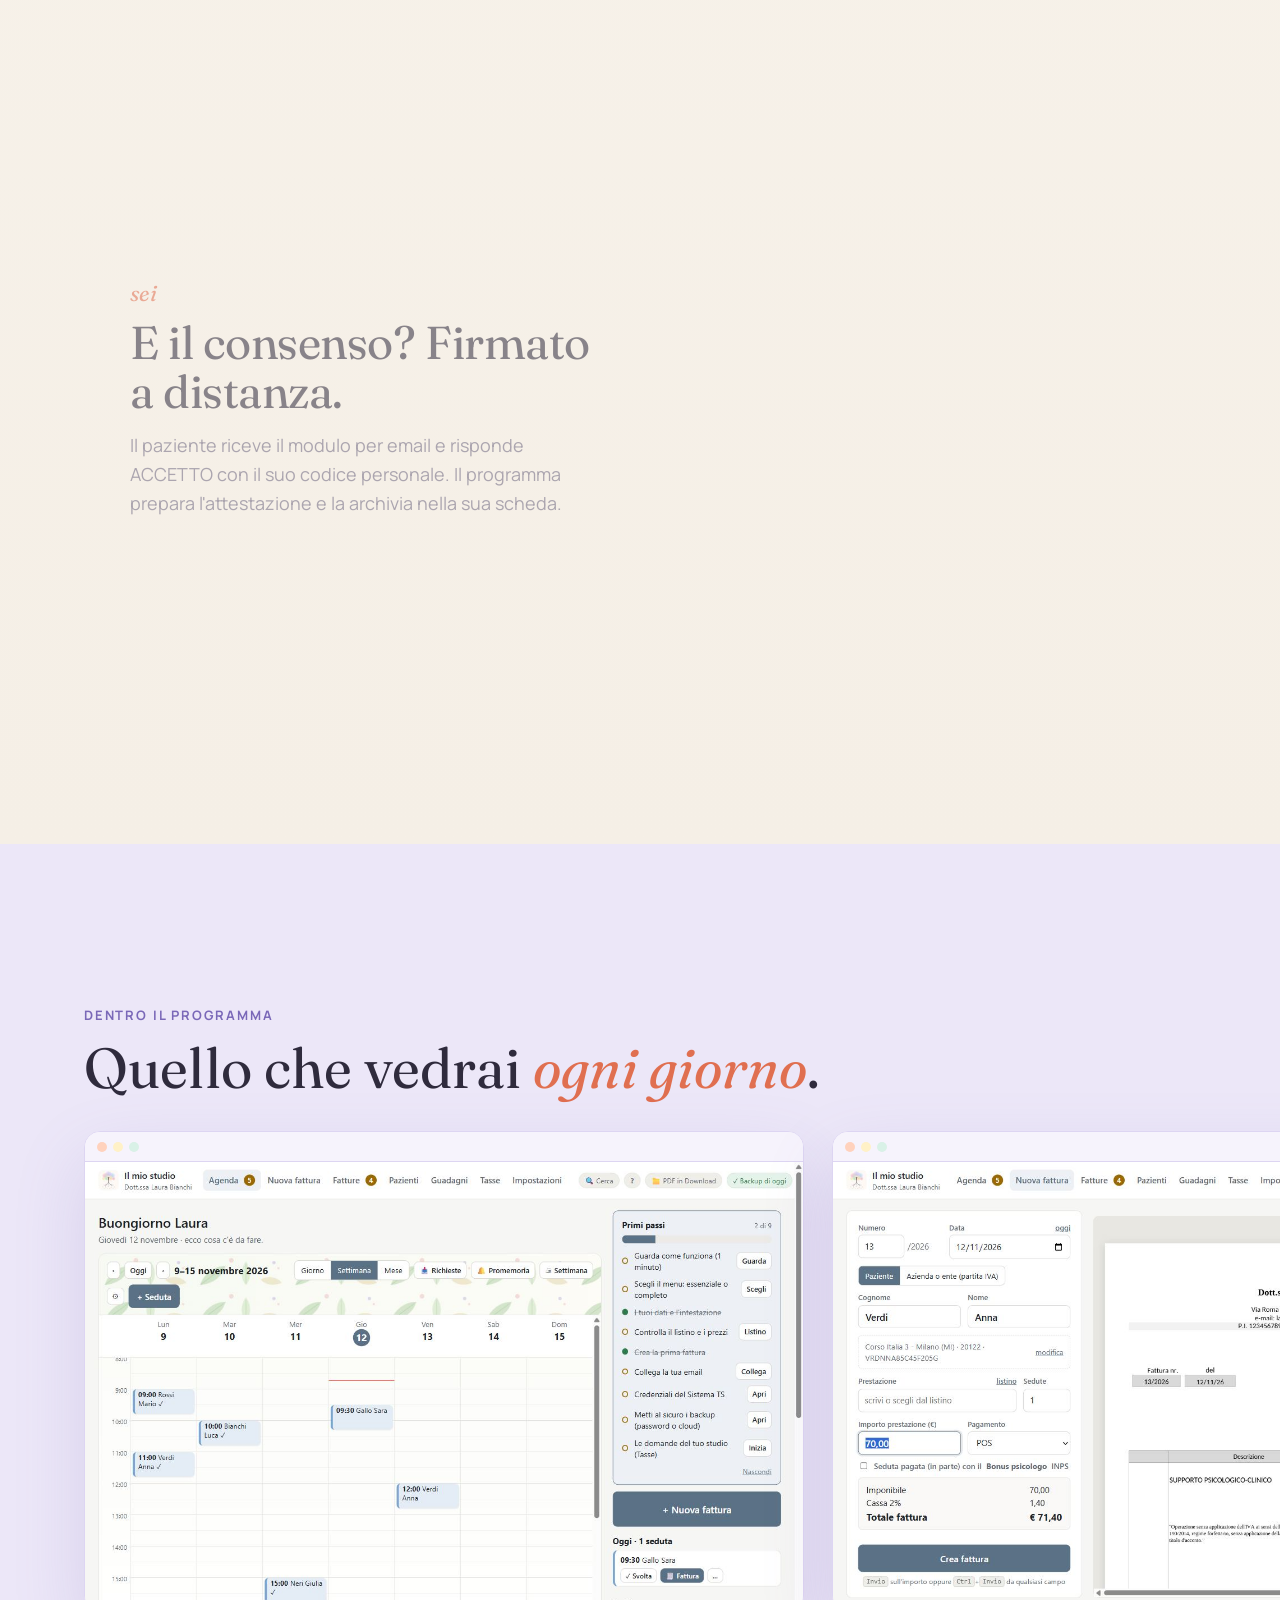
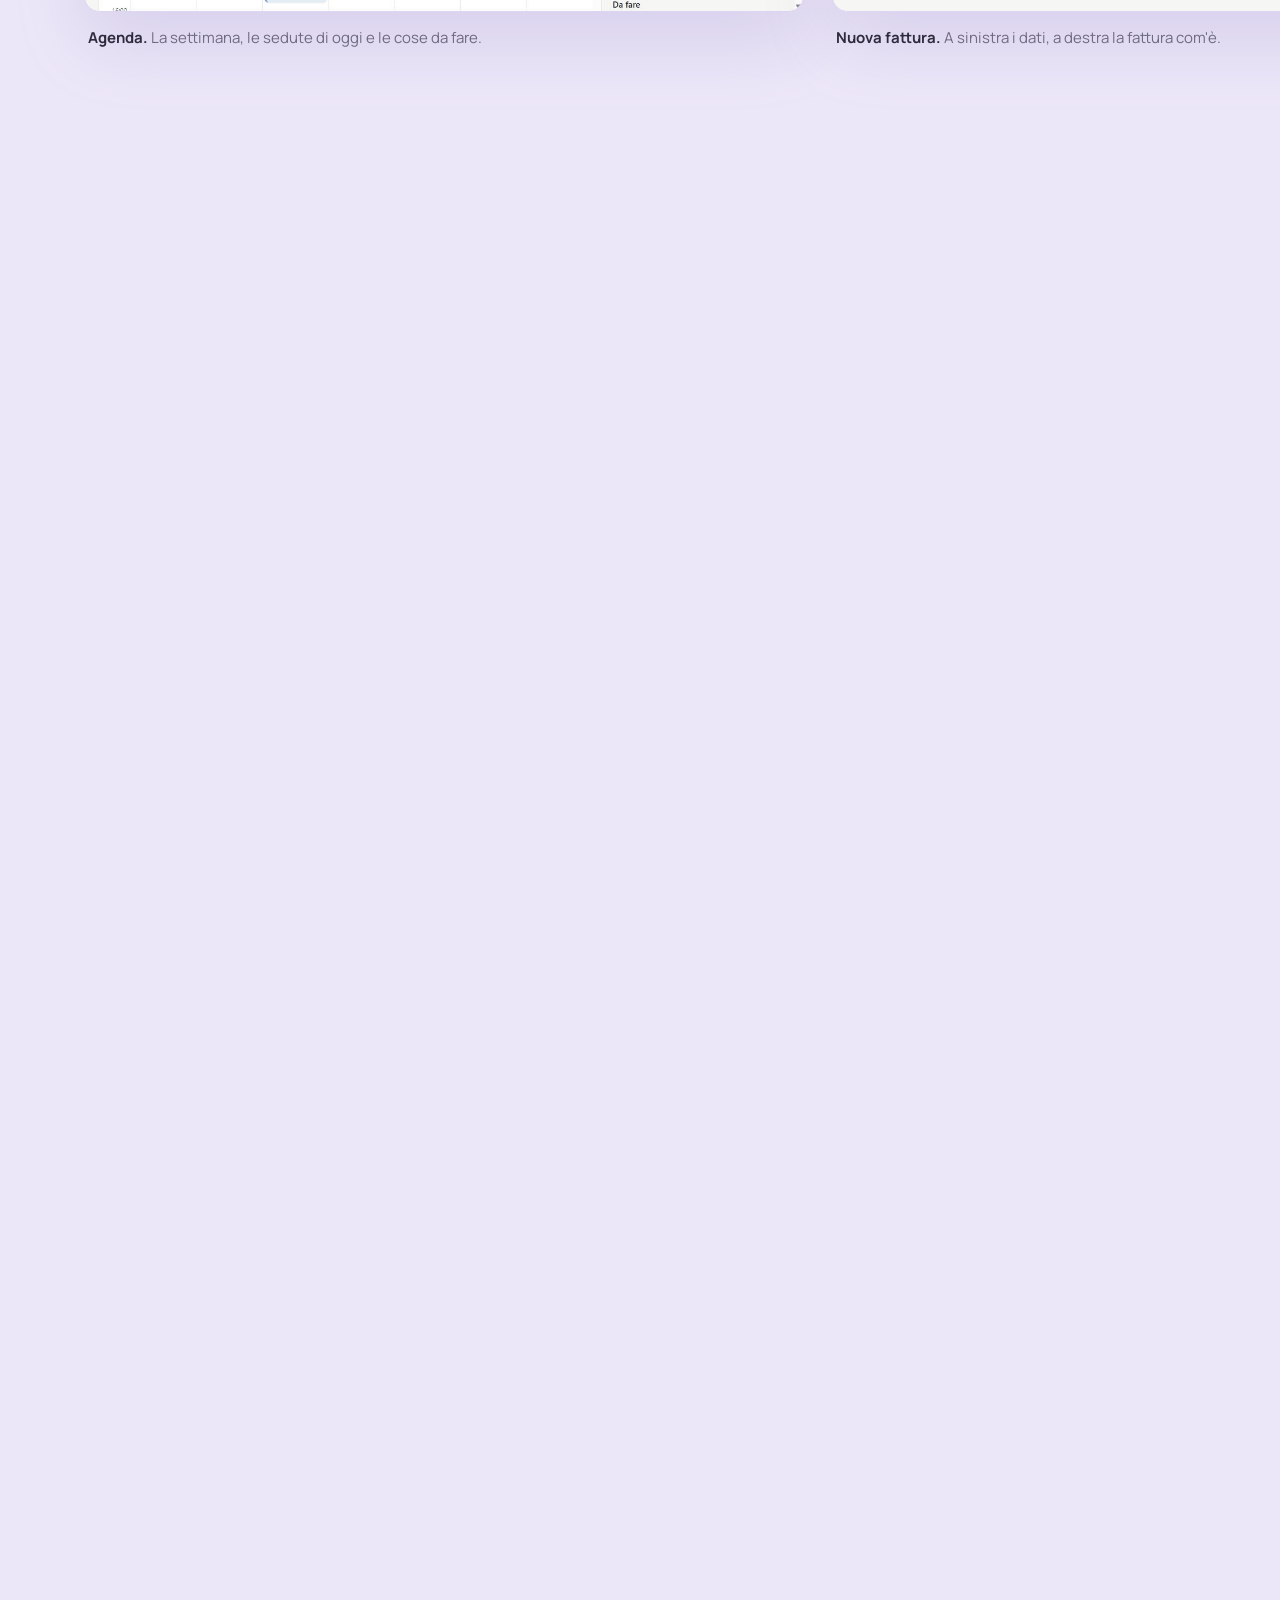
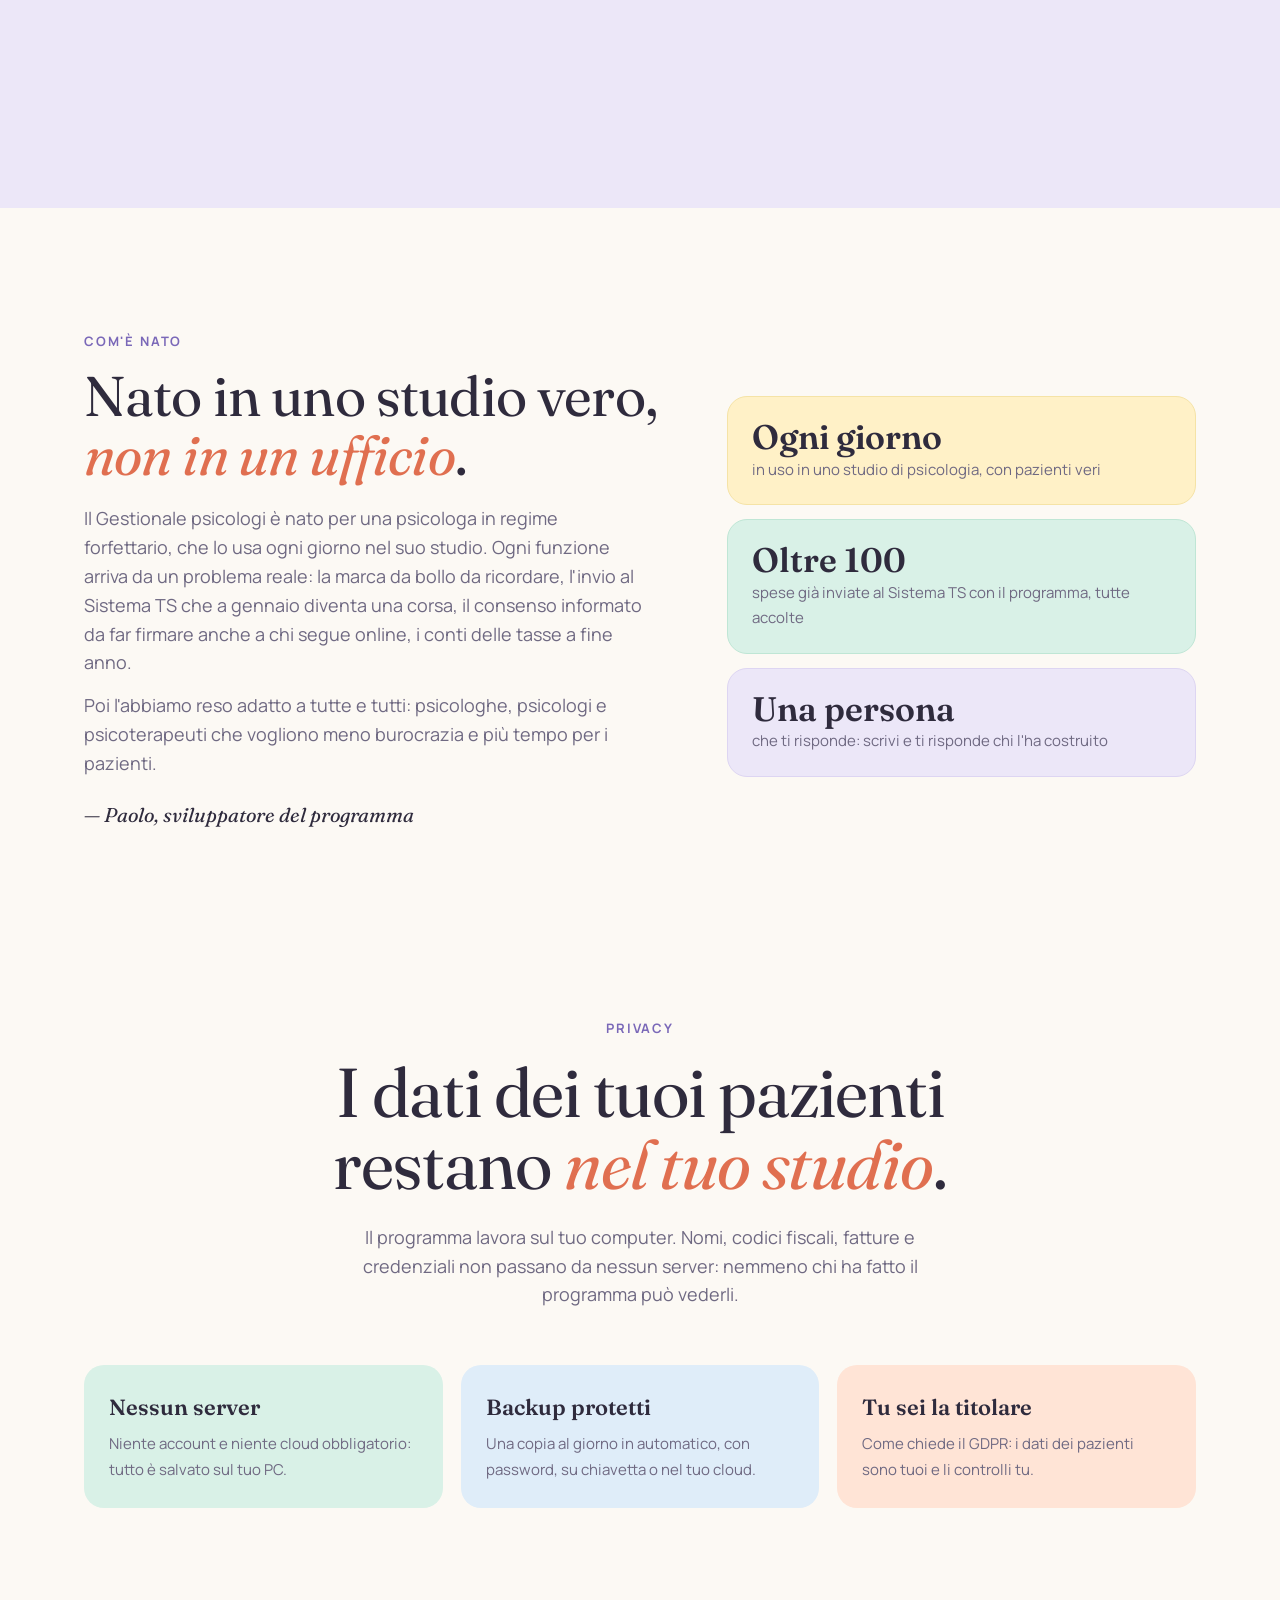
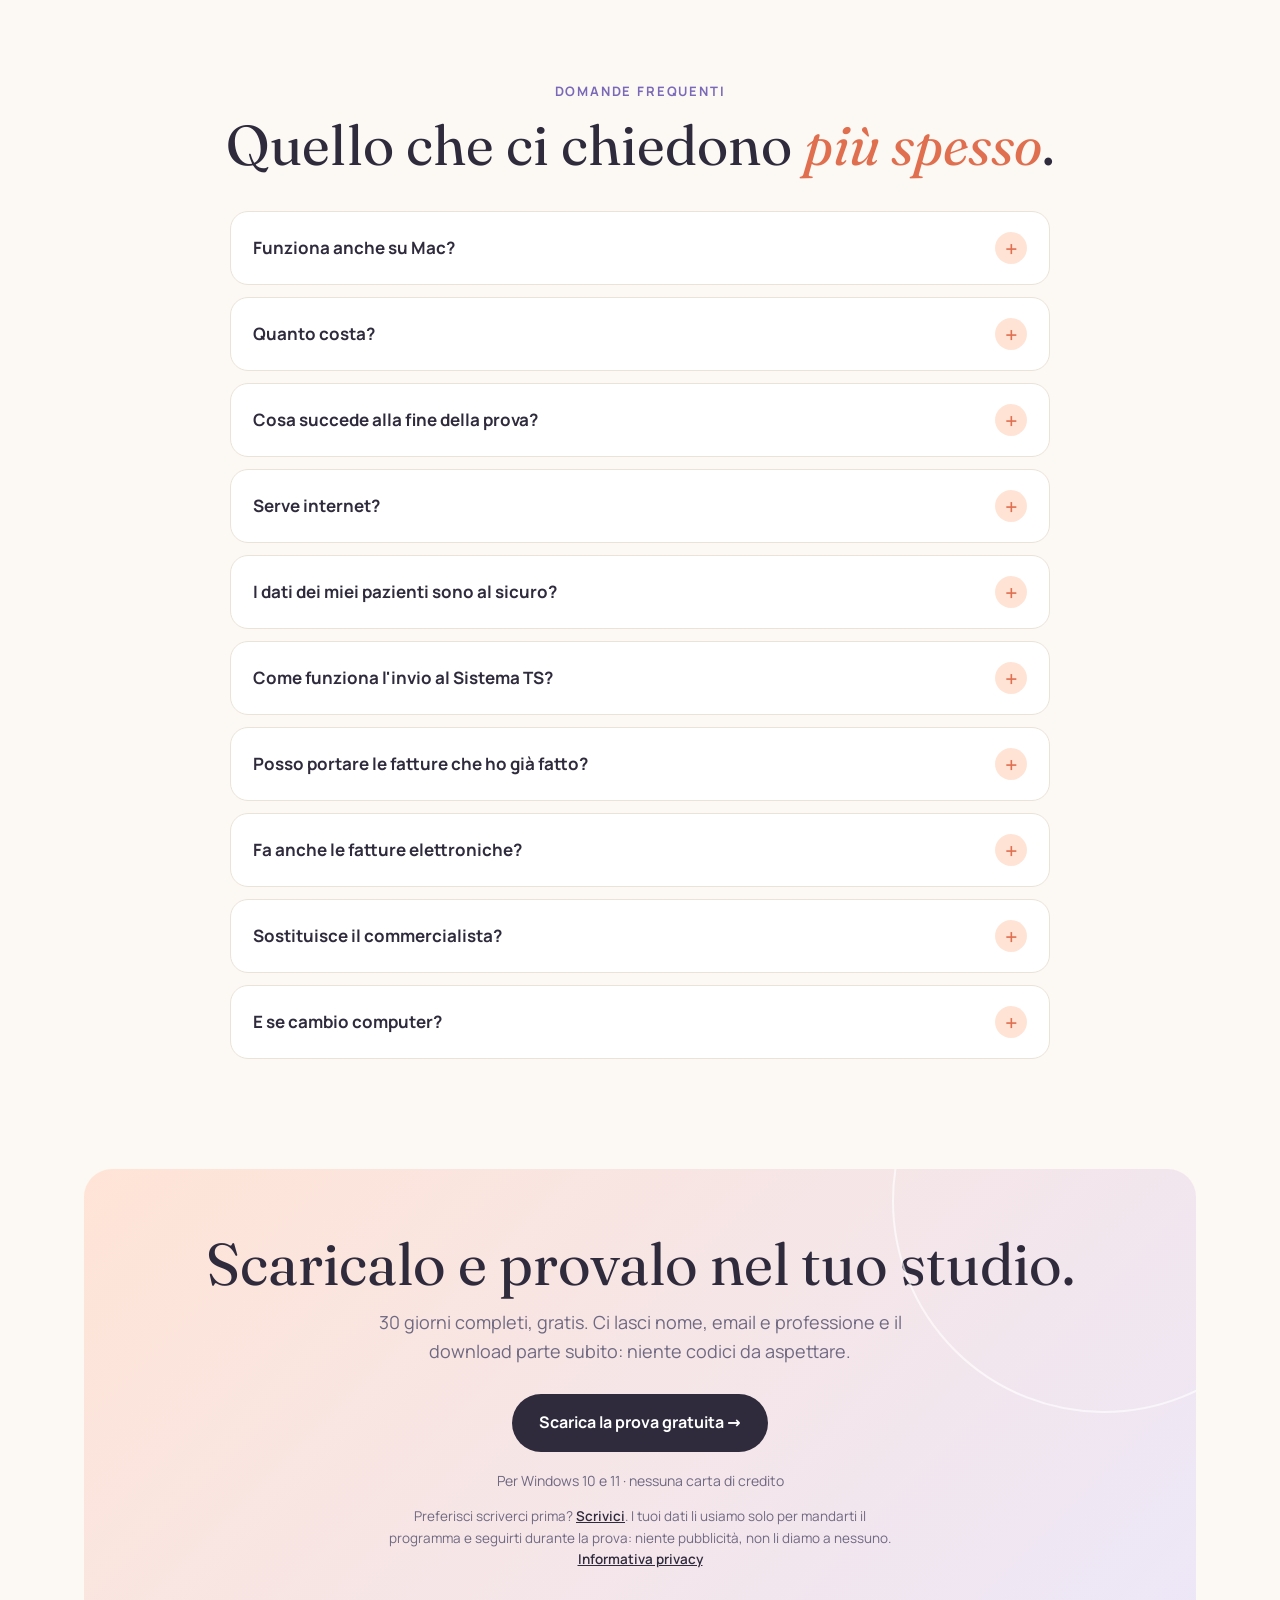
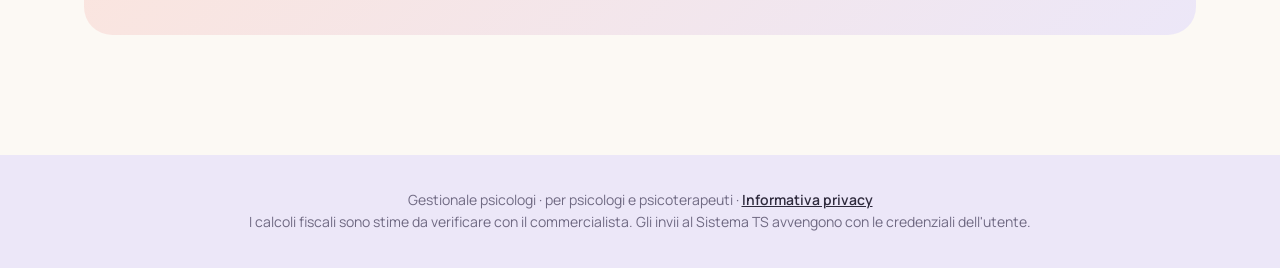
==== commit 155dd033: "Download dal sito con modulo, menu a tre lineette, pagina Funzioni" ====
--- a/index.html
+++ b/index.html
@@ -346,6 +346,23 @@
 footer a{color:var(--ink);font-weight:600}
 footer{background:var(--lav);color:var(--muted);font-size:14px;padding:34px 0;text-align:center}
 
+/* ---------- riquadro "come preferisci scriverci?" ---------- */
+dialog.scelta{border:0;border-radius:26px;padding:34px 30px 24px;max-width:520px;width:calc(100% - 32px);background:var(--paper);color:var(--ink);box-shadow:0 40px 90px #2f2b3d40}
+dialog.scelta::backdrop{background:#2f2b3d59;backdrop-filter:blur(3px)}
+dialog.scelta h3{font-family:var(--serif);font-weight:400;font-size:32px;line-height:1.1;margin:8px 0 8px}
+dialog.scelta .sotto{color:var(--muted);margin:0 0 20px;font-size:16px}
+dialog.scelta .chiudi{position:absolute;top:14px;right:16px;width:38px;height:38px;border-radius:50%;border:0;background:var(--lav);color:var(--viola);font-size:24px;cursor:pointer;line-height:1}
+.opzioni{display:grid;gap:10px}
+.opz{display:flex;align-items:center;gap:14px;width:100%;text-align:left;padding:15px 16px;border-radius:18px;border:1px solid var(--line);background:#fff;color:var(--ink);text-decoration:none;font:inherit;cursor:pointer;transition:transform .15s,box-shadow .15s,border-color .15s}
+.opz:hover{transform:translateY(-2px);box-shadow:0 12px 26px #2f2b3d1a;border-color:var(--pesca2)}
+.opz .ic{flex:none;width:44px;height:44px;border-radius:12px;display:grid;place-items:center;font-size:21px;background:var(--pesca)}
+#opzPosta .ic{background:var(--menta)} #opzCopia .ic{background:var(--lav)}
+.opz b{display:block;font-size:16px}
+.opz small{display:block;color:var(--muted);font-size:13.5px;line-height:1.35;margin-top:2px;word-break:break-all}
+.opz .fr{margin-left:auto;flex:none;color:var(--filo2);font-weight:700;font-size:15px}
+dialog.scelta .nota{font-size:13px;color:var(--muted);margin:16px 0 0;text-align:center}
+dialog.scelta .nota a{color:var(--ink);font-weight:600}
+
 /* ---------- telefono ----------
    La fattura resta ferma in alto, DIETRO; i testi sono schede bianche che le scorrono SOPRA (sempre leggibili).
    Senza animazione: fattura e testi uno sotto l'altro, normali. */
@@ -369,6 +386,7 @@
 }
 @media (prefers-reduced-motion:reduce){*{transition:none!important;animation:none!important}}
 </style>
+<link rel="stylesheet" href="comune.css?v=20261112">
 </head>
 <body>
 
@@ -379,8 +397,9 @@
     <a class="l" href="#racconto">Come funziona</a>
     <a class="l" href="#dentro">Il programma</a>
     <a class="l" href="#storia">Com'è nato</a>
+    <a class="l" href="funzioni.html">Funzioni</a>
     <a class="l" href="#domande">Domande</a>
-    <a class="btn btn-filo" href="#prova">Richiedi la prova</a>
+    <a class="btn btn-filo" href="#prova" data-scarica>Scarica gratis</a>
   </div>
 </header>
 
@@ -394,7 +413,7 @@
     <h1>Il filo che tiene insieme il tuo <em>studio</em>.</h1>
     <p class="sub">Dalla prima seduta all'invio al <b>Sistema Tessera Sanitaria</b>: agenda, fatture, consensi, tasse ed ENPAP in un unico programma. <b>Sul tuo computer</b>, non su un server.</p>
     <div class="cta">
-      <a class="btn btn-filo" href="#prova">Provalo gratis</a>
+      <a class="btn btn-filo" href="#prova" data-scarica>Scarica gratis</a>
       <a class="btn btn-ghost" href="#racconto">Segui il filo ↓</a>
     </div>
     <div class="facts">
@@ -505,13 +524,27 @@
 
 <section class="prova" id="prova">
   <div class="wrap"><div class="box">
-    <h2>Provalo nel tuo studio.</h2>
-    <p>Lo stiamo facendo conoscere a poche psicologhe, psicologi e psicoterapeuti. Scrivici: ti mandiamo il link, una guida e il tuo codice di attivazione.</p>
-    <a class="btn" href="mailto:paolo.campanella1990@gmail.com?subject=Vorrei%20provare%20il%20Gestionale%20psicologi&amp;body=Buongiorno%2C%0D%0Avorrei%20provare%20il%20Gestionale%20psicologi%20nel%20mio%20studio.%0D%0A%0D%0ANome%20e%20cognome%3A%0D%0AProfessione%20%28psicologa/o%2C%20psicoterapeuta%29%3A%0D%0ACitt%C3%A0%3A%0D%0AIl%20mio%20computer%20ha%20Windows%20%28s%C3%AC/no%29%3A%0D%0ACome%20ho%20conosciuto%20il%20programma%3A%0D%0A%0D%0AGrazie%21">Richiedi la prova gratuita →</a>
-    <small>30 giorni completi · nessuna carta di credito · Windows 10 e 11</small>
-    <p class="nota-priv">Il tuo indirizzo email lo usiamo solo per risponderti e mandarti la prova: niente pubblicità, niente newsletter, non lo diamo a nessuno. <a href="privacy.html">Informativa privacy</a></p>
+    <h2>Scaricalo e provalo nel tuo studio.</h2>
+    <p>30 giorni completi, gratis. Ci lasci nome, email e professione e il download parte subito: niente codici da aspettare.</p>
+    <a class="btn" href="https://github.com/Paolocampanella1990-lab/gestionale-psicologi-aggiornamenti/releases/latest" data-scarica>Scarica la prova gratuita →</a>
+    <small>Per Windows 10 e 11 · nessuna carta di credito</small>
+    <p class="nota-priv">Preferisci scriverci prima? <a href="mailto:paolo.campanella1990@gmail.com?subject=Vorrei%20provare%20il%20Gestionale%20psicologi&amp;body=Buongiorno%2C%0D%0Avorrei%20provare%20il%20Gestionale%20psicologi%20nel%20mio%20studio.%0D%0A%0D%0ANome%20e%20cognome%3A%0D%0AProfessione%20%28psicologa/o%2C%20psicoterapeuta%29%3A%0D%0ACitt%C3%A0%3A%0D%0AIl%20mio%20computer%20ha%20Windows%20%28s%C3%AC/no%29%3A%0D%0ACome%20ho%20conosciuto%20il%20programma%3A%0D%0A%0D%0AGrazie%21" id="btnProva">Scrivici</a>. I tuoi dati li usiamo solo per mandarti il programma e seguirti durante la prova: niente pubblicità, non li diamo a nessuno. <a href="privacy.html">Informativa privacy</a></p>
   </div></div>
 </section>
+
+
+<dialog id="dlgProva" class="scelta" aria-labelledby="sceltaTitolo">
+  <button class="chiudi" type="button" aria-label="Chiudi">×</button>
+  <span class="eyebrow">Scrivici</span>
+  <h3 id="sceltaTitolo">Come preferisci scriverci?</h3>
+  <p class="sotto">La mail è già pronta: completala come vuoi e premi Invia. Ti rispondiamo noi.</p>
+  <div class="opzioni" id="opzioni">
+    <a class="opz" id="opzGmail" href="https://mail.google.com/mail/?view=cm&amp;fs=1&amp;to=paolo.campanella1990%40gmail.com&amp;su=Vorrei%20provare%20il%20Gestionale%20psicologi&amp;body=Buongiorno%2C%0Avorrei%20provare%20il%20Gestionale%20psicologi%20nel%20mio%20studio.%0A%0ANome%20e%20cognome%3A%0AProfessione%20%28psicologa/o%2C%20psicoterapeuta%29%3A%0ACitt%C3%A0%3A%0AIl%20mio%20computer%20ha%20Windows%20%28s%C3%AC/no%29%3A%0ACome%20ho%20conosciuto%20il%20programma%3A%0A%0AGrazie%21" target="_blank" rel="noopener"><span class="ic">✉️</span><span><b>Scrivi con Gmail</b><small>Si apre Gmail nel browser con la mail già compilata</small></span><span class="fr">→</span></a>
+    <a class="opz" id="opzPosta" href="mailto:paolo.campanella1990@gmail.com?subject=Vorrei%20provare%20il%20Gestionale%20psicologi&amp;body=Buongiorno%2C%0D%0Avorrei%20provare%20il%20Gestionale%20psicologi%20nel%20mio%20studio.%0D%0A%0D%0ANome%20e%20cognome%3A%0D%0AProfessione%20%28psicologa/o%2C%20psicoterapeuta%29%3A%0D%0ACitt%C3%A0%3A%0D%0AIl%20mio%20computer%20ha%20Windows%20%28s%C3%AC/no%29%3A%0D%0ACome%20ho%20conosciuto%20il%20programma%3A%0D%0A%0D%0AGrazie%21"><span class="ic">📮</span><span><b>Apri il tuo programma di posta</b><small>Outlook, Mail, o l'app di posta del telefono</small></span><span class="fr">→</span></a>
+    <button class="opz" id="opzCopia" type="button"><span class="ic">📋</span><span><b>Copia l'indirizzo email</b><small id="copiaTesto">paolo.campanella1990@gmail.com</small></span><span class="fr" id="copiaOk">Copia</span></button>
+  </div>
+  <p class="nota">Usiamo il tuo indirizzo solo per risponderti e mandarti la prova. <a href="privacy.html">Informativa privacy</a></p>
+</dialog>
 
 <footer><div class="wrap">Gestionale psicologi · per psicologi e psicoterapeuti · <a href="privacy.html">Informativa privacy</a><br>I calcoli fiscali sono stime da verificare con il commercialista. Gli invii al Sistema TS avvengono con le credenziali dell'utente.</div></footer>
 
@@ -579,6 +612,24 @@
     carta.style.transform = `scale(${Math.max(.5, k)})`;
   }
 
+  // ----- "Richiedi la prova": scelta tra Gmail, programma di posta e copia dell'indirizzo
+  const dlg = document.getElementById('dlgProva'), btnProva = document.getElementById('btnProva');
+  if (dlg && btnProva && dlg.showModal) {
+    // sul telefono prima l'app di posta (va dritta in Gmail o nell'app che si usa), sul computer prima Gmail nel browser
+    if (matchMedia('(pointer: coarse)').matches) document.getElementById('opzioni').prepend(document.getElementById('opzPosta'));
+    // il pulsante finale, "Richiedi la prova" in alto e "Provalo gratis" aprono tutti la scelta
+    btnProva.addEventListener('click', e => { e.preventDefault(); dlg.showModal(); });
+    dlg.querySelector('.chiudi').addEventListener('click', () => dlg.close());
+    dlg.addEventListener('click', e => { if (e.target === dlg) dlg.close(); });   // clic fuori dal riquadro
+    dlg.querySelectorAll('a.opz').forEach(a => a.addEventListener('click', () => setTimeout(() => dlg.close(), 300)));
+    document.getElementById('opzCopia').addEventListener('click', async () => {
+      const ok = document.getElementById('copiaOk'), ind = document.getElementById('copiaTesto').textContent;
+      try { await navigator.clipboard.writeText(ind); ok.textContent = 'Copiato ✓'; }
+      catch { const r = document.createRange(); r.selectNodeContents(document.getElementById('copiaTesto')); getSelection().removeAllRanges(); getSelection().addRange(r); ok.textContent = 'Selezionato: Ctrl+C'; }
+      setTimeout(() => ok.textContent = 'Copia', 2500);
+    });
+  }
+
   let rq = 0;
   const aggiorna = () => { rq = 0; aggiornaTesta(); disegnaFilo(); passoAttivo(); muoviGalleria(); };
   addEventListener('scroll', () => { if (!rq) rq = requestAnimationFrame(aggiorna); }, { passive: true });
@@ -587,5 +638,6 @@
   adattaCarta(); costruisciFilo(); misuraGalleria(); aggiorna();
 })();
 </script>
+<script src="comune.js?v=20261112"></script>
 </body>
 </html>
--- a/comune.css
+++ b/comune.css
@@ -0,0 +1,56 @@
+/* Parti comuni a tutte le pagine del sito: menu a tre lineette e modulo prima del download. */
+
+/* ---------- menu a tre lineette ---------- */
+.hamb{flex:none;width:44px;height:44px;border-radius:50%;border:1px solid var(--line);background:#ffffffcc;display:grid;place-content:center;gap:4px;cursor:pointer;padding:0}
+.hamb span{display:block;width:18px;height:2px;border-radius:2px;background:var(--ink)}
+.menu-sfondo{position:fixed;inset:0;background:#2f2b3d59;backdrop-filter:blur(3px);z-index:90;opacity:0;pointer-events:none;transition:opacity .25s}
+.menu-pannello{position:fixed;top:0;right:0;bottom:0;width:min(420px,92vw);background:var(--paper);z-index:91;transform:translateX(102%);transition:transform .35s cubic-bezier(.2,.8,.2,1);box-shadow:-20px 0 60px #2f2b3d26;display:flex;flex-direction:column;overflow-y:auto}
+body.menu-aperto .menu-sfondo{opacity:1;pointer-events:auto}
+body.menu-aperto .menu-pannello{transform:none}
+body.menu-aperto{overflow:hidden}
+.menu-testa{display:flex;align-items:center;justify-content:space-between;padding:18px 22px;border-bottom:1px solid var(--line)}
+.menu-testa b{font-family:var(--serif);font-weight:600;font-size:20px}
+.menu-chiudi{width:40px;height:40px;border-radius:50%;border:0;background:var(--lav);color:var(--viola);font-size:24px;cursor:pointer;line-height:1}
+.menu-voci{padding:10px 14px}
+.menu-voci a{display:block;padding:13px 12px;border-radius:14px;text-decoration:none;color:var(--ink)}
+.menu-voci a:hover{background:#fff}
+.menu-voci a b{display:block;font-size:17px}
+.menu-voci a small{display:block;color:var(--muted);font-size:13.5px;margin-top:1px}
+.menu-funzioni{padding:6px 26px 4px}
+.menu-funzioni .eyebrow{font-size:12px}
+.menu-funzioni div{display:flex;flex-wrap:wrap;gap:8px;margin-top:10px}
+.menu-funzioni a{font-size:14px;font-weight:600;text-decoration:none;color:var(--ink);background:#fff;border:1px solid var(--line);border-radius:999px;padding:7px 13px}
+.menu-funzioni a:hover{border-color:var(--pesca2);background:var(--pesca)}
+.menu-piede{margin-top:auto;padding:20px 26px 28px;display:grid;gap:10px}
+.menu-piede .btn{justify-content:center}
+.menu-piede a.link{color:var(--muted);text-align:center;font-size:14.5px}
+
+/* ---------- finestre (modulo di download e "come preferisci scriverci") ---------- */
+dialog.scelta{border:0;border-radius:26px;padding:34px 30px 24px;max-width:540px;width:calc(100% - 32px);background:var(--paper);color:var(--ink);box-shadow:0 40px 90px #2f2b3d40}
+dialog.scelta::backdrop{background:#2f2b3d59;backdrop-filter:blur(3px)}
+dialog.scelta h3{font-family:var(--serif);font-weight:400;font-size:32px;line-height:1.1;margin:8px 0 8px}
+dialog.scelta .sotto{color:var(--muted);margin:0 0 20px;font-size:16px}
+dialog.scelta .chiudi{position:absolute;top:14px;right:16px;width:38px;height:38px;border-radius:50%;border:0;background:var(--lav);color:var(--viola);font-size:24px;cursor:pointer;line-height:1}
+dialog.scelta .nota{font-size:13px;color:var(--muted);margin:16px 0 0;text-align:center}
+dialog.scelta .nota a{color:var(--ink);font-weight:600}
+
+/* ---------- modulo ---------- */
+.modulo .campi{display:grid;grid-template-columns:1fr 1fr;gap:12px}
+.modulo label.c{display:block;font-size:14px;font-weight:600}
+.modulo label.c.tutta{grid-column:1/-1}
+.modulo label.c small{font-weight:400;color:var(--muted)}
+.modulo input[type=text],.modulo input[type=email],.modulo select{display:block;width:100%;margin-top:5px;padding:12px 14px;border-radius:12px;border:1px solid var(--line);background:#fff;font:inherit;font-size:16px;color:var(--ink)}
+.modulo input:focus,.modulo select:focus{outline:2px solid var(--pesca2);border-color:var(--filo)}
+.modulo .hp{position:absolute;left:-9999px;width:1px;height:1px;opacity:0}
+.modulo .consenso{display:flex;gap:10px;align-items:flex-start;margin:16px 0 4px;font-size:14.5px;color:var(--muted)}
+.modulo .consenso input{width:20px;height:20px;margin-top:1px;flex:none;accent-color:var(--filo)}
+.modulo .consenso a{color:var(--ink);font-weight:600}
+.modulo .errore{background:#fde8e4;color:#9b3a26;border-radius:12px;padding:10px 14px;font-size:14px;margin:12px 0 0}
+.modulo .btn{width:100%;justify-content:center;margin-top:16px;cursor:pointer;border:0;font:inherit;font-weight:700}
+.modulo .btn[disabled]{opacity:.6;cursor:wait}
+.grazie ol{padding-left:20px;margin:6px 0 16px;color:var(--muted)}
+.grazie ol li{margin:8px 0}
+.grazie ol b{color:var(--ink)}
+.grazie .btn{width:100%;justify-content:center}
+.grazie .telefono{background:var(--menta);border-radius:14px;padding:12px 16px;font-size:15px;margin:0 0 14px}
+@media(max-width:560px){.modulo .campi{grid-template-columns:1fr}dialog.scelta{padding:30px 20px 20px}dialog.scelta h3{font-size:27px}}
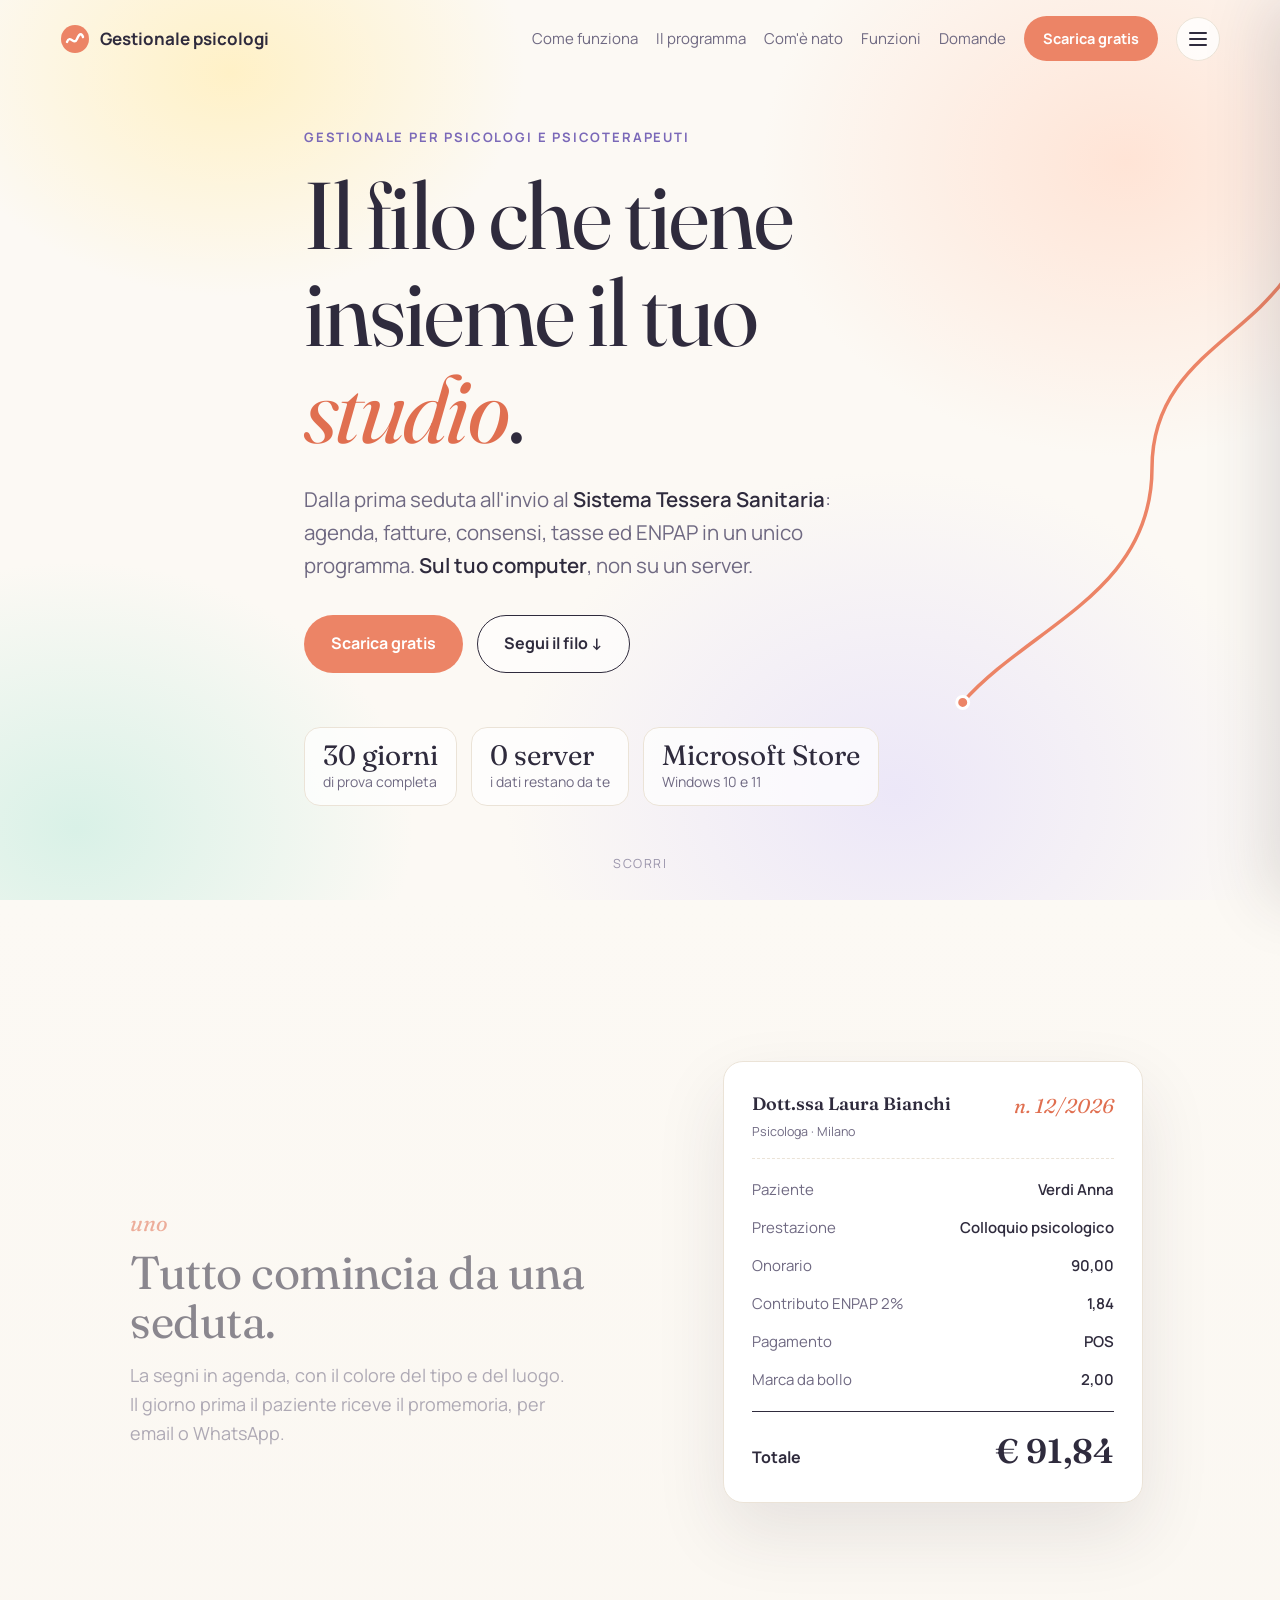
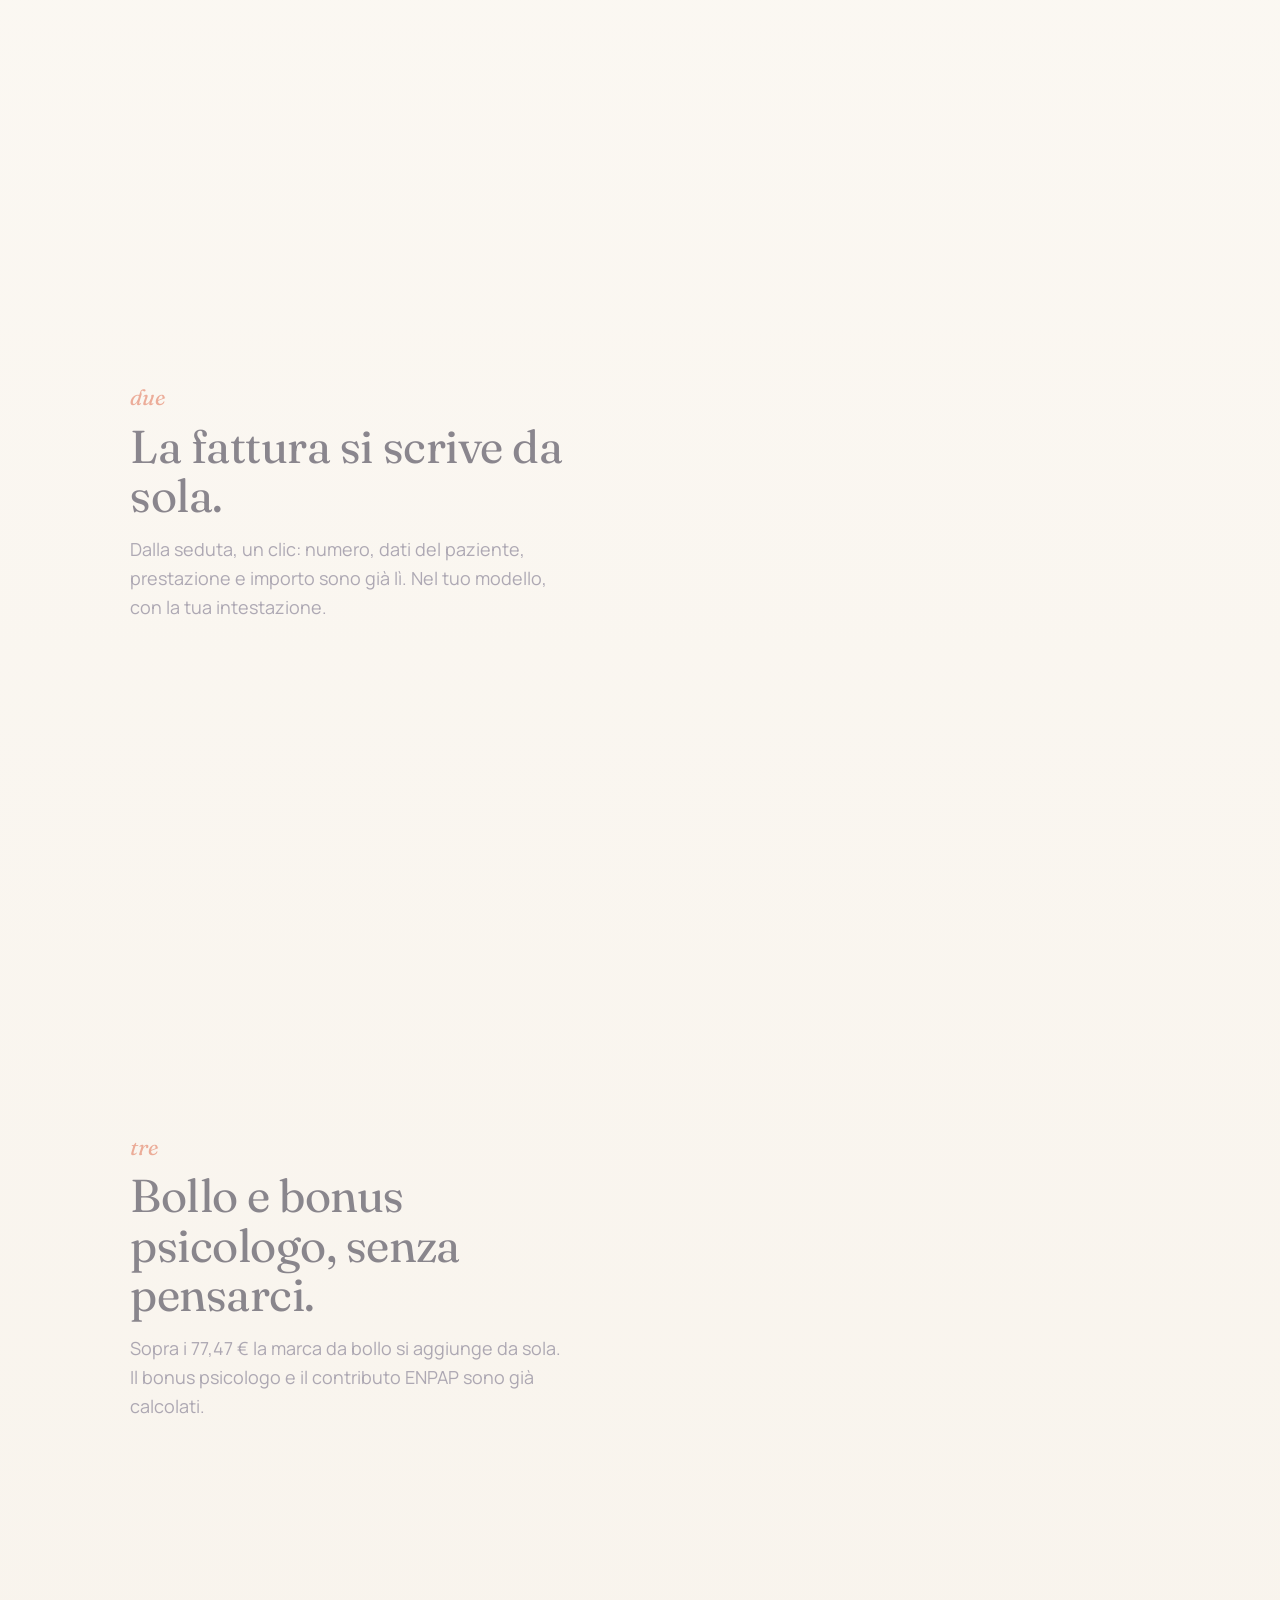
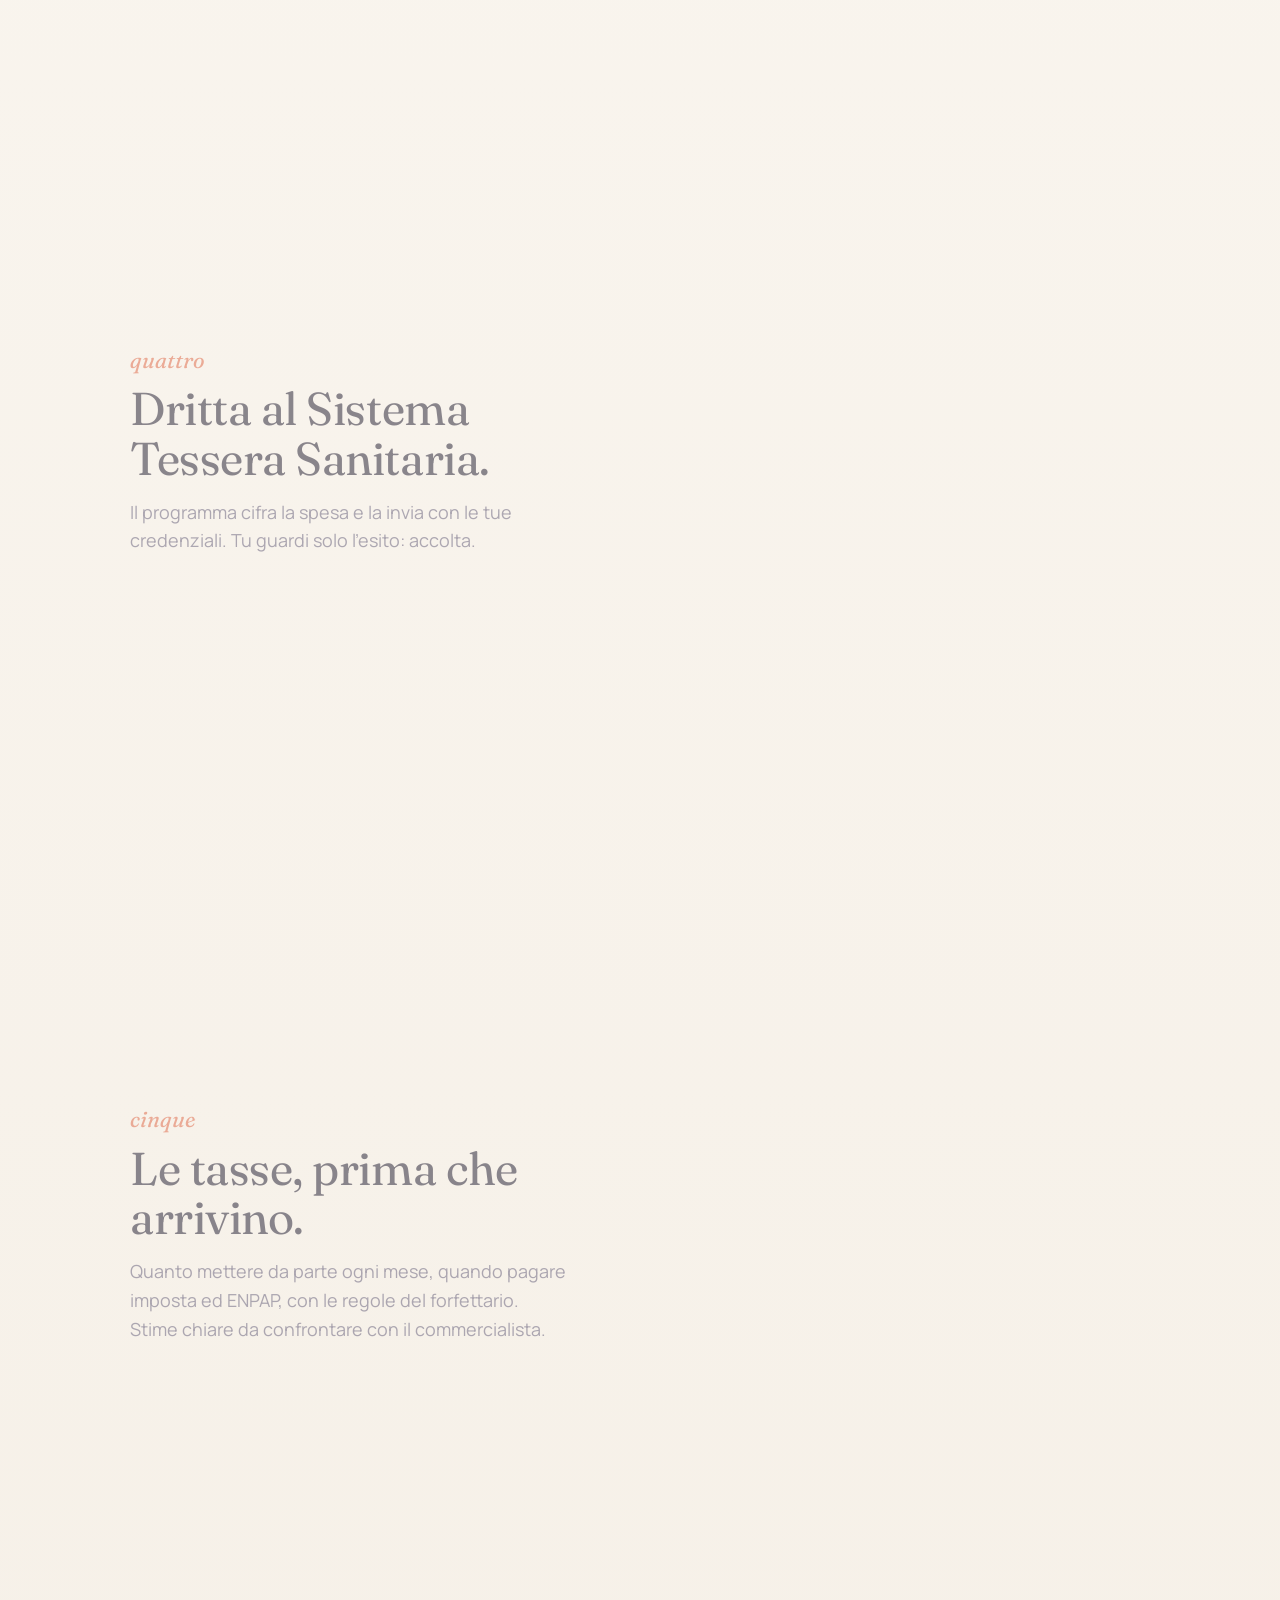
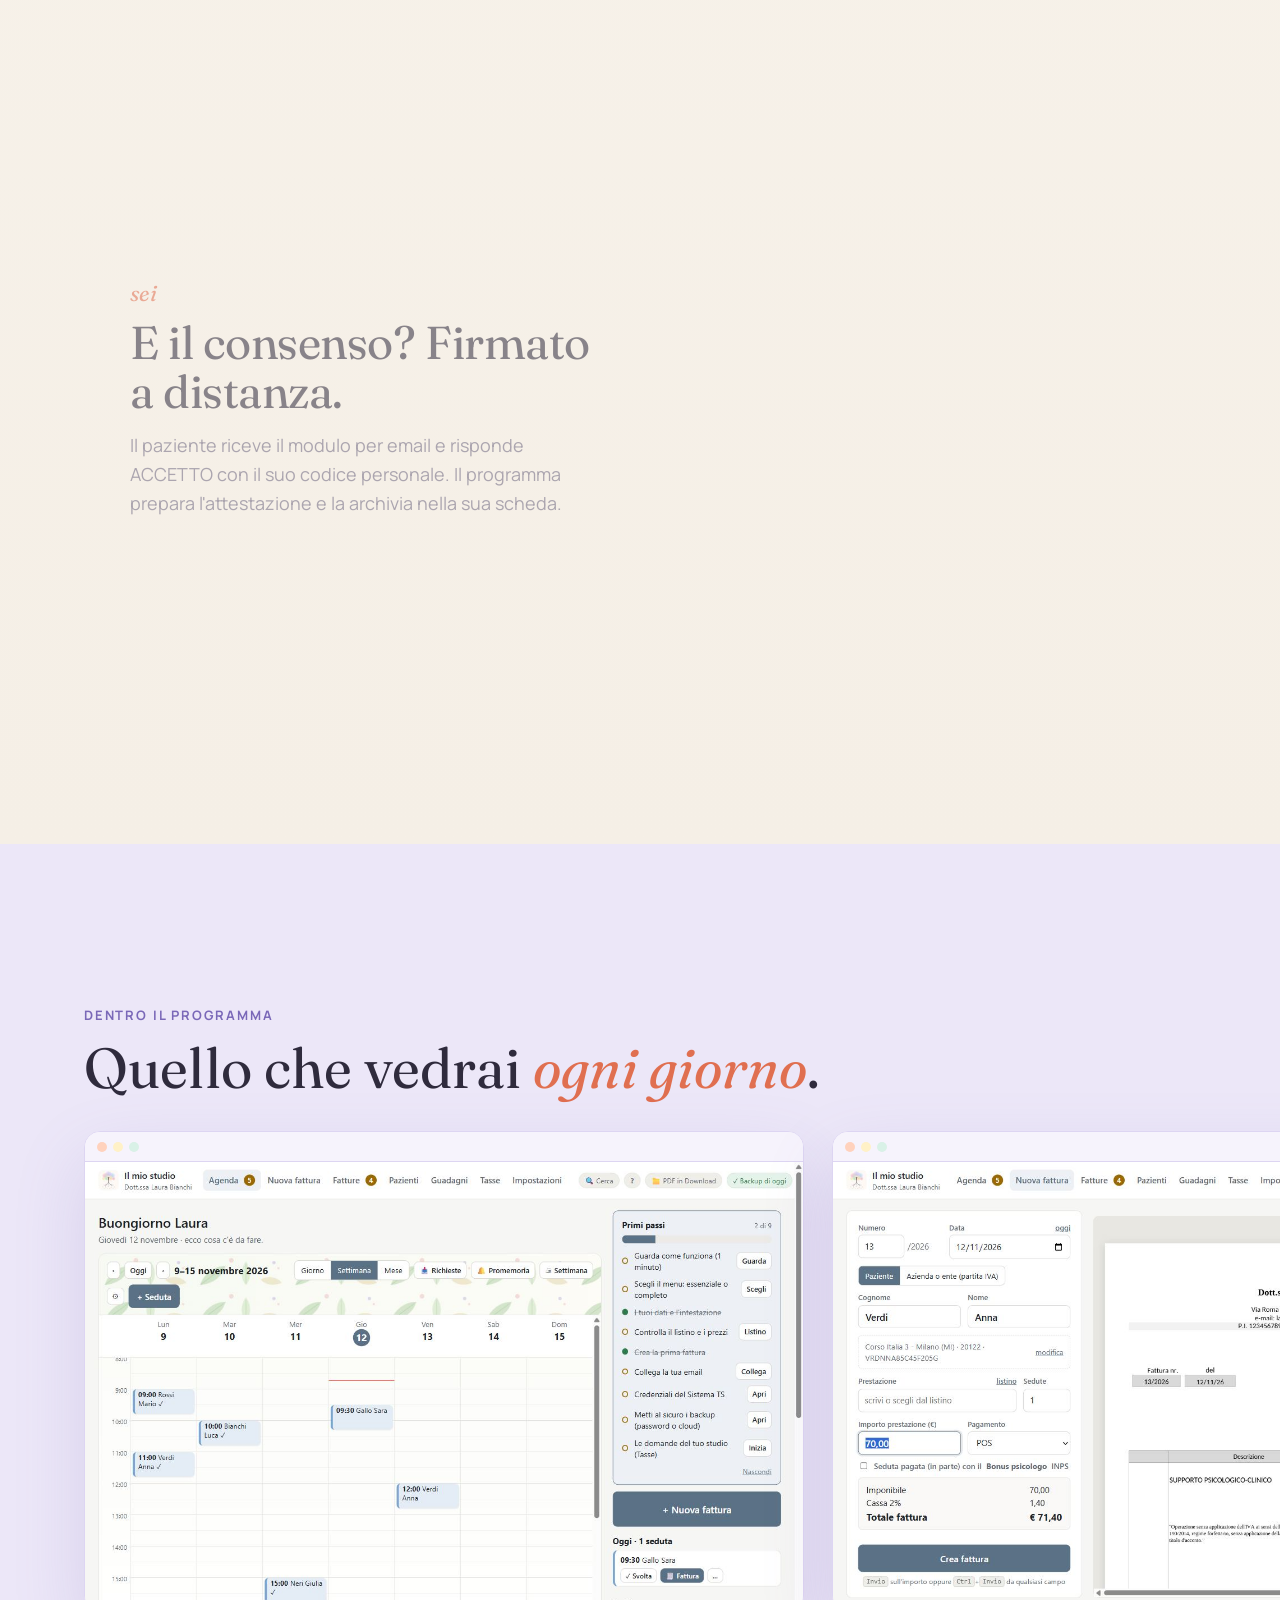
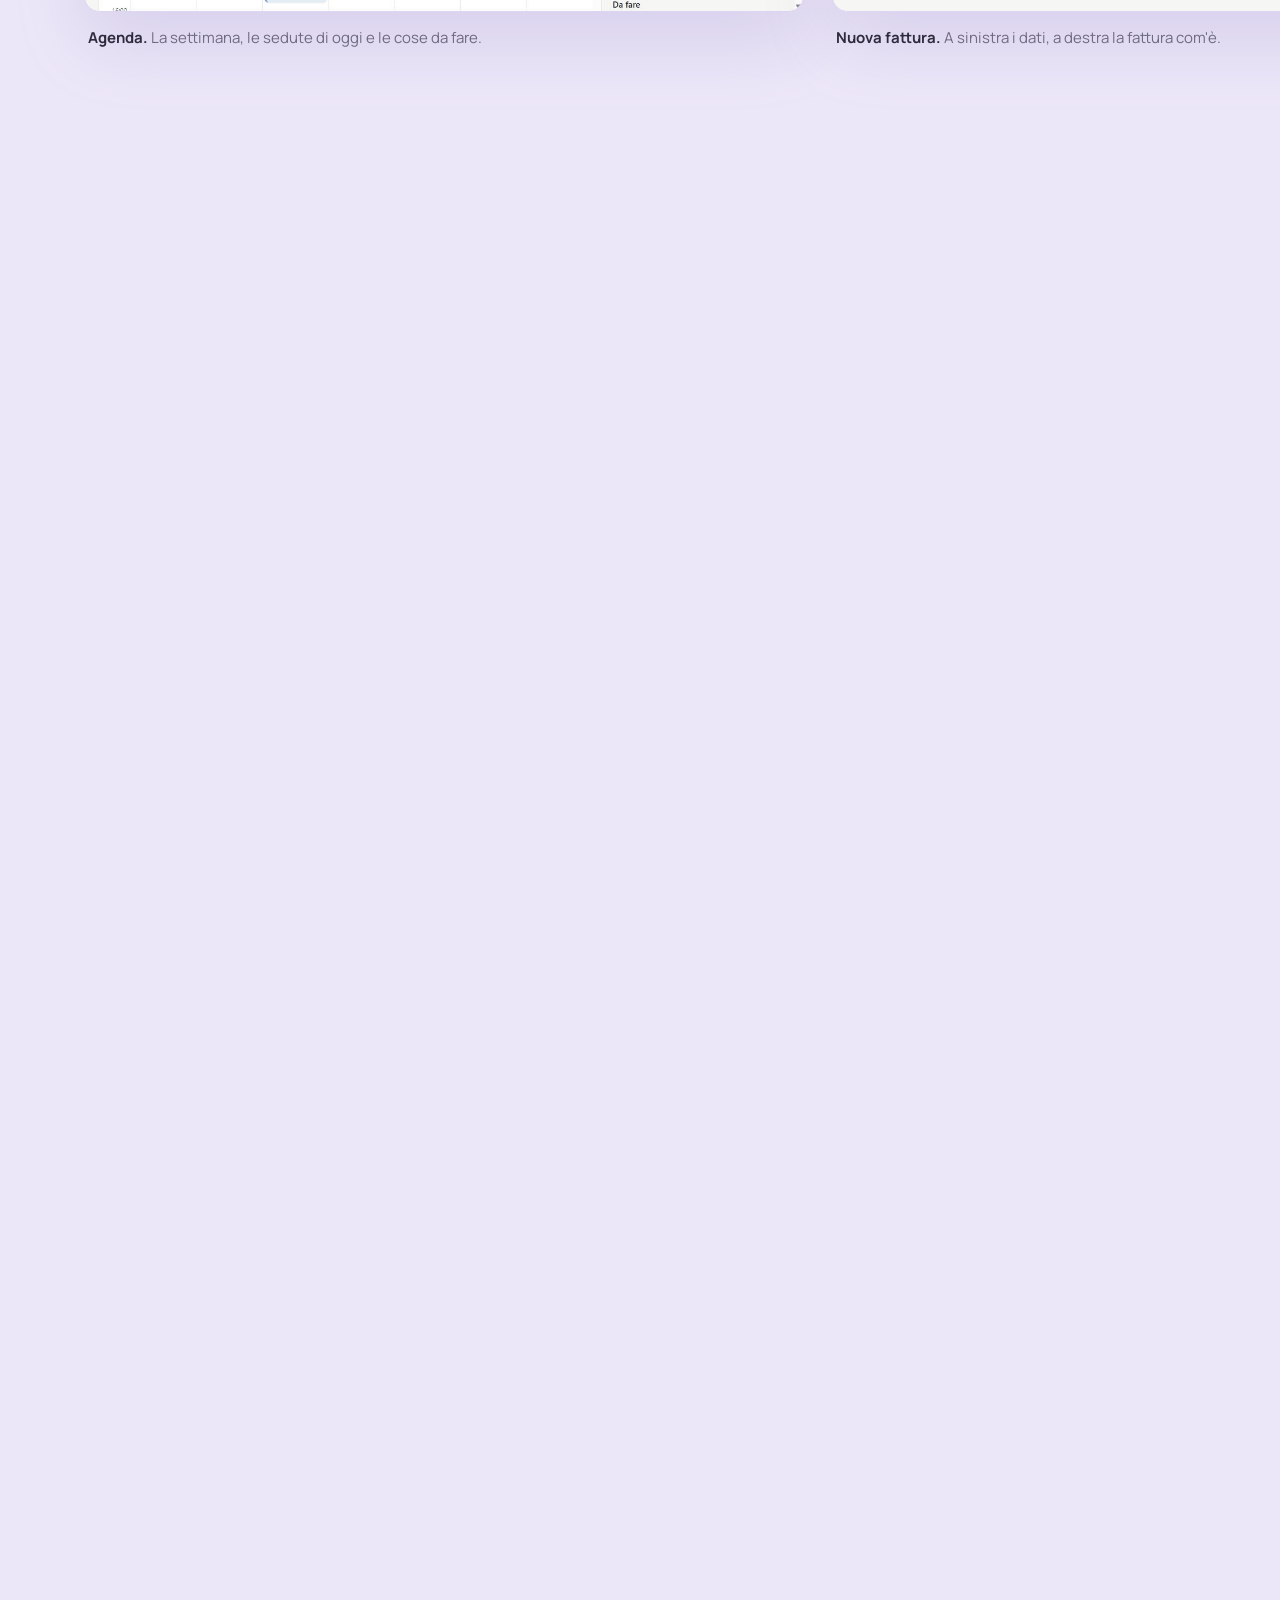
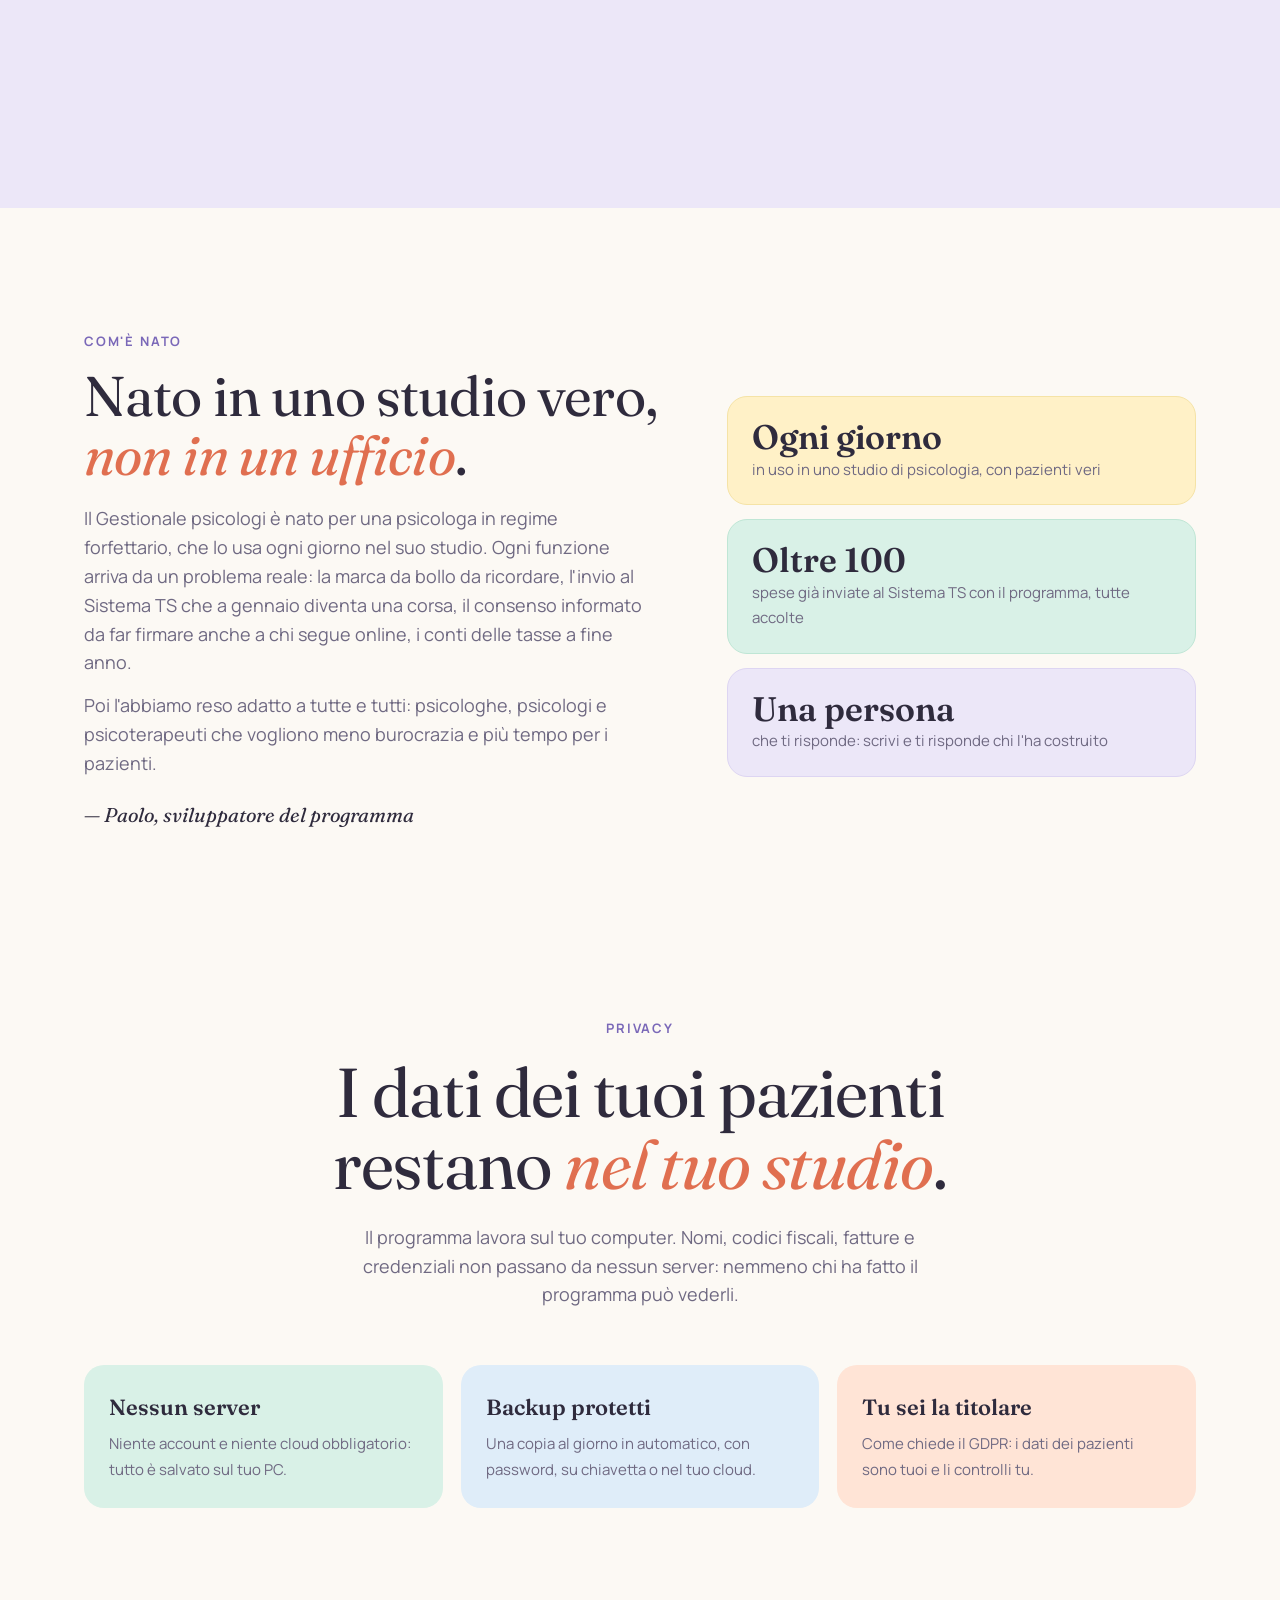
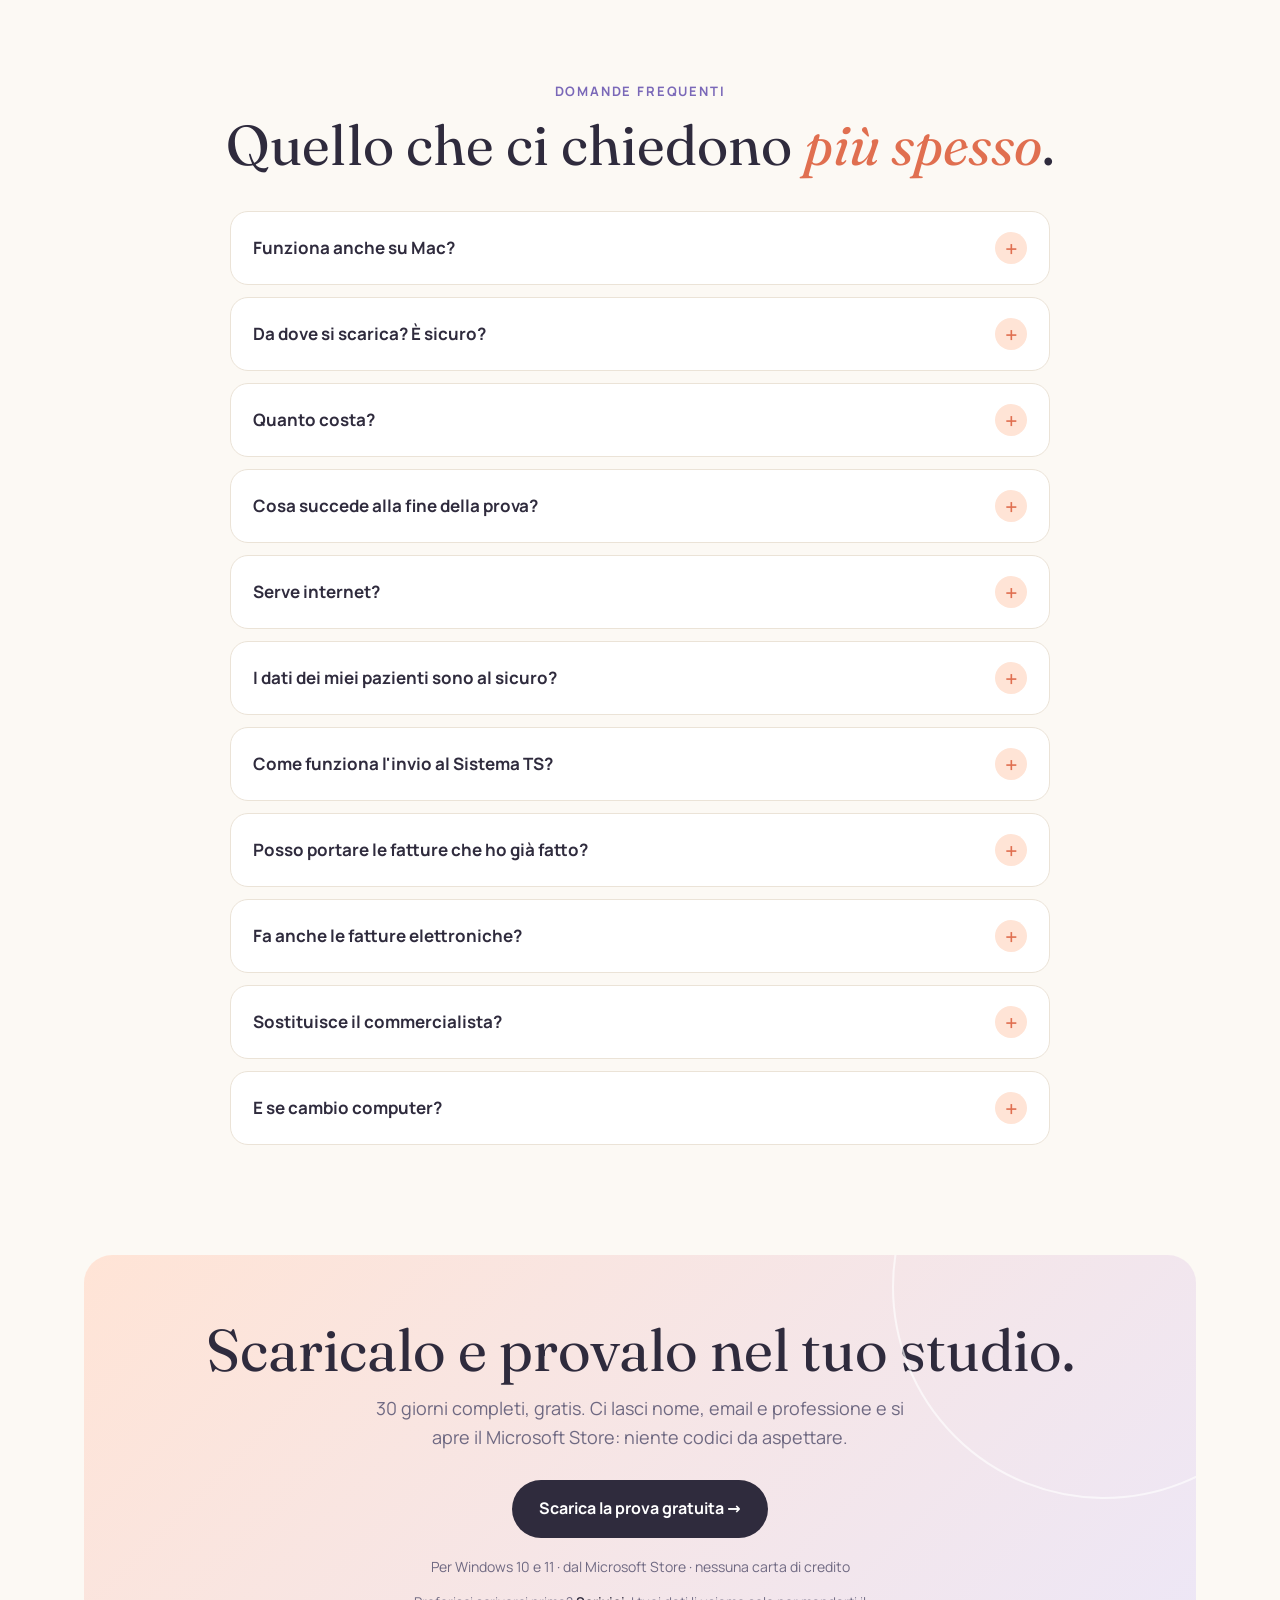
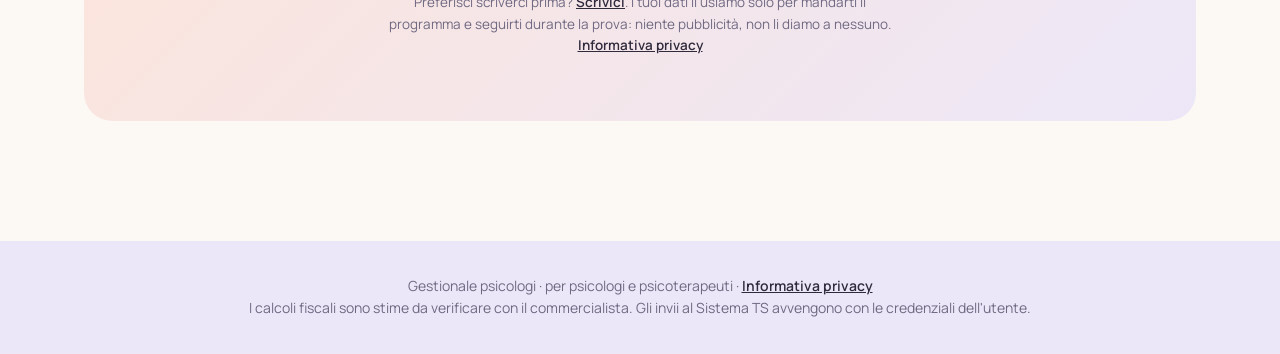
==== commit 2b62432a: "Download dal Microsoft Store" ====
--- a/index.html
+++ b/index.html
@@ -386,7 +386,7 @@
 }
 @media (prefers-reduced-motion:reduce){*{transition:none!important;animation:none!important}}
 </style>
-<link rel="stylesheet" href="comune.css?v=20261112">
+<link rel="stylesheet" href="comune.css?v=20261113">
 </head>
 <body>
 
@@ -419,7 +419,7 @@
     <div class="facts">
       <div><b>30 giorni</b>di prova completa</div>
       <div><b>0 server</b>i dati restano da te</div>
-      <div><b>Windows</b>10 e 11</div>
+      <div><b>Microsoft Store</b>Windows 10 e 11</div>
     </div>
   </div>
   <div class="scorri">scorri</div>
@@ -509,6 +509,7 @@
     <div class="faq-testa"><span class="eyebrow">Domande frequenti</span><h2>Quello che ci chiedono <em>più spesso</em>.</h2></div>
     <div class="faq-lista">
       <details><summary>Funziona anche su Mac?</summary><p>Per ora no: funziona su computer con Windows 10 e 11. Una versione per Mac è in valutazione: se ti interessa, scrivilo nella richiesta di prova.</p></details>
+      <details><summary>Da dove si scarica? È sicuro?</summary><p>Dal <b>Microsoft Store</b>: il programma è controllato e firmato da Microsoft, si installa senza avvisi di Windows e gli aggiornamenti arrivano da soli. Su un computer dove lo Store è bloccato si può usare l'installatore classico, che trovi dopo il modulo.</p></details>
       <details><summary>Quanto costa?</summary><p>In questa fase di lancio la prova è gratuita: 30 giorni completi, senza carta di credito. Quando il programma sarà in vendita il prezzo sarà indicato chiaramente prima di qualsiasi scelta, senza rinnovi automatici.</p></details>
       <details><summary>Cosa succede alla fine della prova?</summary><p>Se decidi di non continuare non perdi niente: le fatture già fatte restano consultabili, stampabili e inviabili al Sistema TS, e puoi sempre esportare i tuoi dati. Serve il codice di attivazione solo per fare fatture nuove.</p></details>
       <details><summary>Serve internet?</summary><p>Per lavorare no: fatture, agenda e pazienti funzionano anche senza connessione. Internet serve solo per inviare al Sistema TS, mandare le email e ricevere gli aggiornamenti.</p></details>
@@ -525,9 +526,9 @@
 <section class="prova" id="prova">
   <div class="wrap"><div class="box">
     <h2>Scaricalo e provalo nel tuo studio.</h2>
-    <p>30 giorni completi, gratis. Ci lasci nome, email e professione e il download parte subito: niente codici da aspettare.</p>
-    <a class="btn" href="https://github.com/Paolocampanella1990-lab/gestionale-psicologi-aggiornamenti/releases/latest" data-scarica>Scarica la prova gratuita →</a>
-    <small>Per Windows 10 e 11 · nessuna carta di credito</small>
+    <p>30 giorni completi, gratis. Ci lasci nome, email e professione e si apre il Microsoft Store: niente codici da aspettare.</p>
+    <a class="btn" href="https://apps.microsoft.com/detail/9P6MGWKBRBKK?hl=it-IT&amp;gl=IT" data-scarica>Scarica la prova gratuita →</a>
+    <small>Per Windows 10 e 11 · dal Microsoft Store · nessuna carta di credito</small>
     <p class="nota-priv">Preferisci scriverci prima? <a href="mailto:paolo.campanella1990@gmail.com?subject=Vorrei%20provare%20il%20Gestionale%20psicologi&amp;body=Buongiorno%2C%0D%0Avorrei%20provare%20il%20Gestionale%20psicologi%20nel%20mio%20studio.%0D%0A%0D%0ANome%20e%20cognome%3A%0D%0AProfessione%20%28psicologa/o%2C%20psicoterapeuta%29%3A%0D%0ACitt%C3%A0%3A%0D%0AIl%20mio%20computer%20ha%20Windows%20%28s%C3%AC/no%29%3A%0D%0ACome%20ho%20conosciuto%20il%20programma%3A%0D%0A%0D%0AGrazie%21" id="btnProva">Scrivici</a>. I tuoi dati li usiamo solo per mandarti il programma e seguirti durante la prova: niente pubblicità, non li diamo a nessuno. <a href="privacy.html">Informativa privacy</a></p>
   </div></div>
 </section>
@@ -638,6 +639,6 @@
   adattaCarta(); costruisciFilo(); misuraGalleria(); aggiorna();
 })();
 </script>
-<script src="comune.js?v=20261112"></script>
+<script src="comune.js?v=20261113"></script>
 </body>
 </html>
--- a/comune.css
+++ b/comune.css
@@ -52,5 +52,10 @@
 .grazie ol li{margin:8px 0}
 .grazie ol b{color:var(--ink)}
 .grazie .btn{width:100%;justify-content:center}
+.grazie [hidden]{display:none!important}
+.grazie .g-alt{margin:12px 0 4px;font-size:14.5px;color:var(--muted)}
+.grazie .g-alt summary{cursor:pointer;color:var(--ink);font-weight:600}
+.grazie .g-alt p{margin:8px 0 0}
+.grazie .g-alt a{color:var(--ink);font-weight:600}
 .grazie .telefono{background:var(--menta);border-radius:14px;padding:12px 16px;font-size:15px;margin:0 0 14px}
 @media(max-width:560px){.modulo .campi{grid-template-columns:1fr}dialog.scelta{padding:30px 20px 20px}dialog.scelta h3{font-size:27px}}
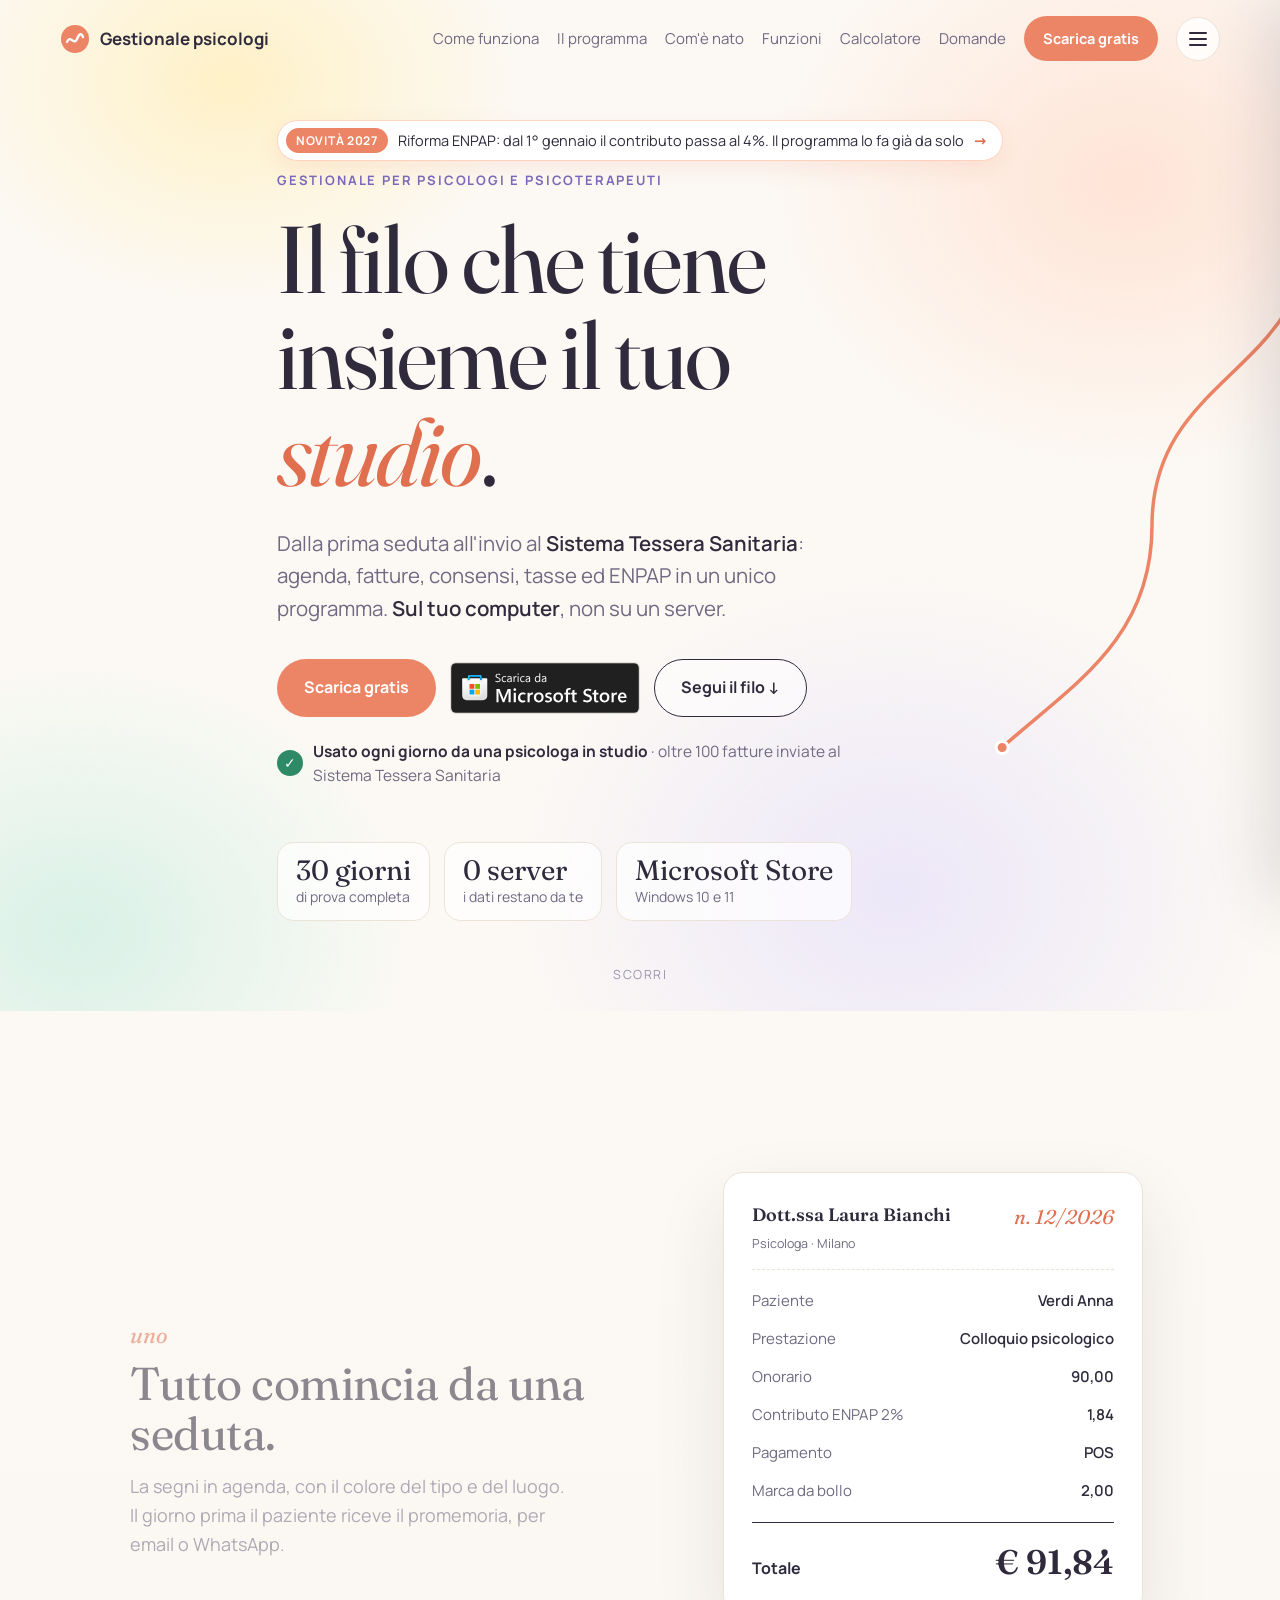
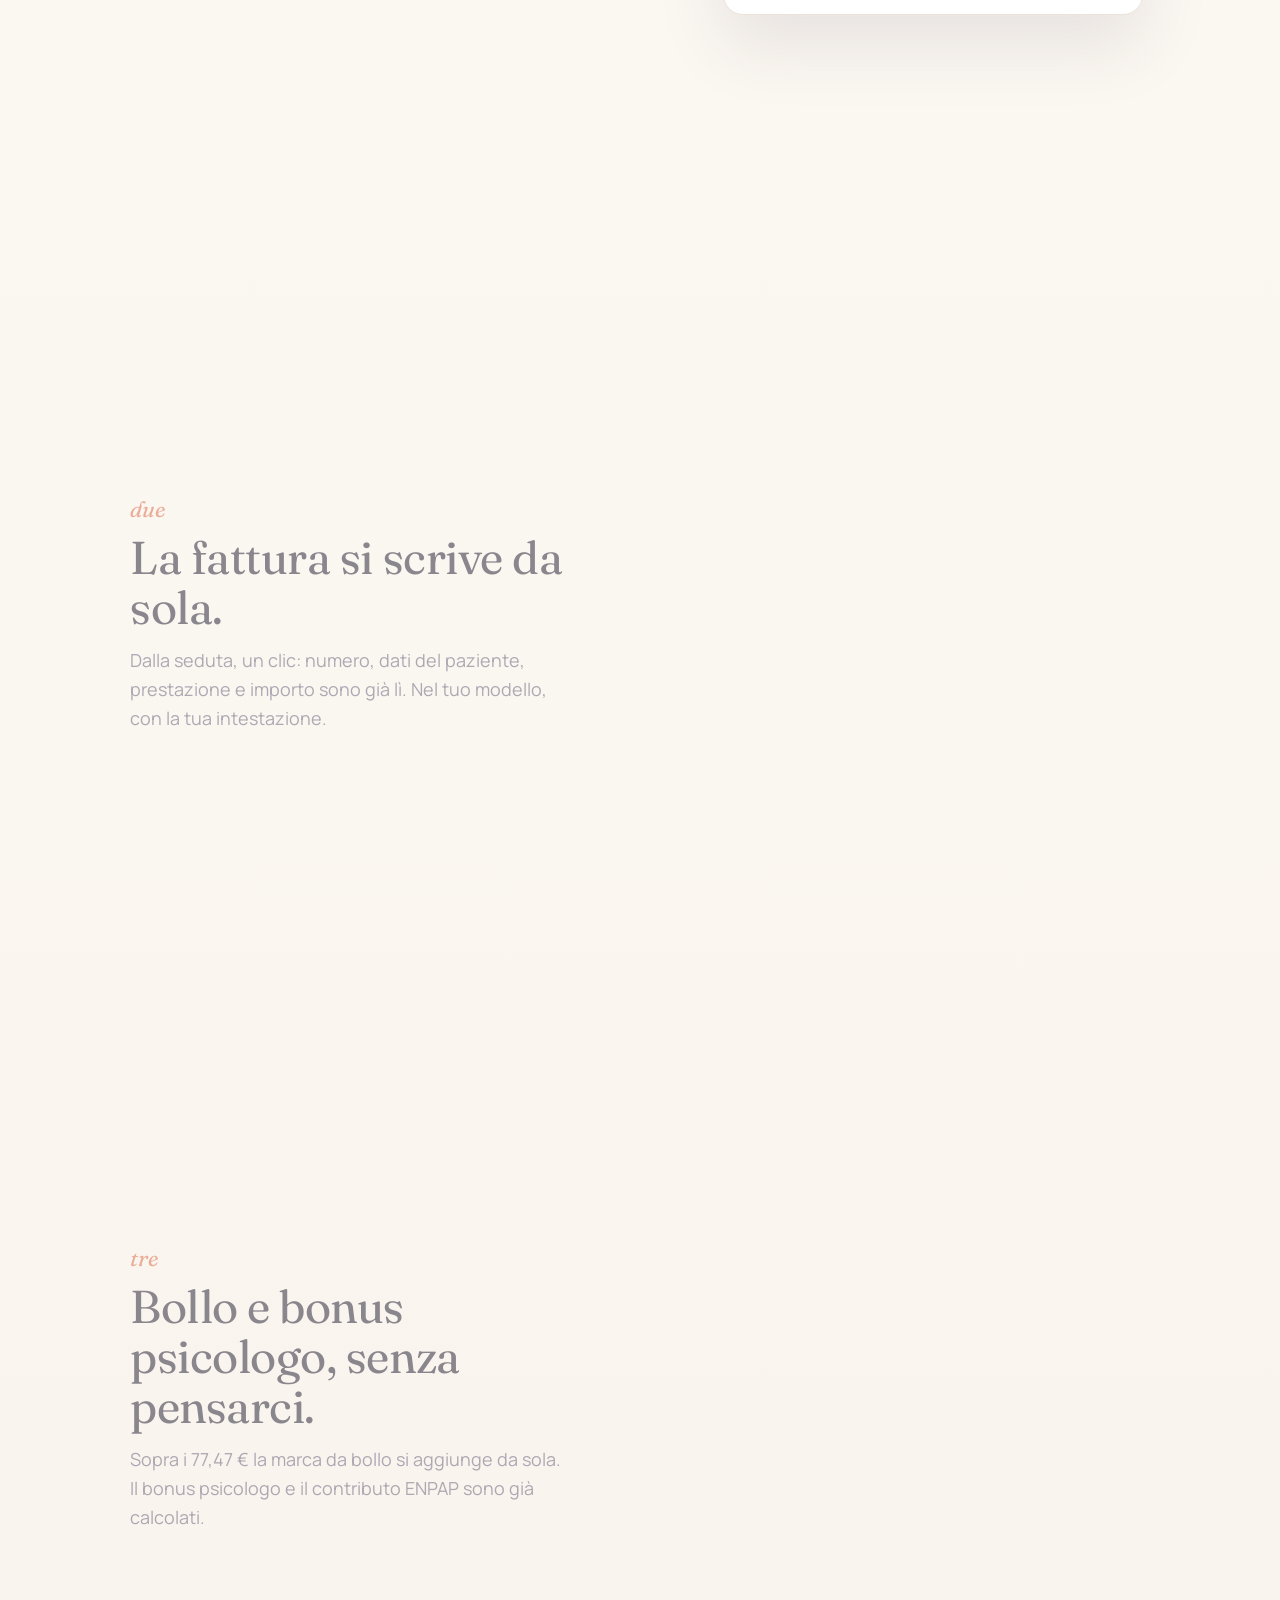
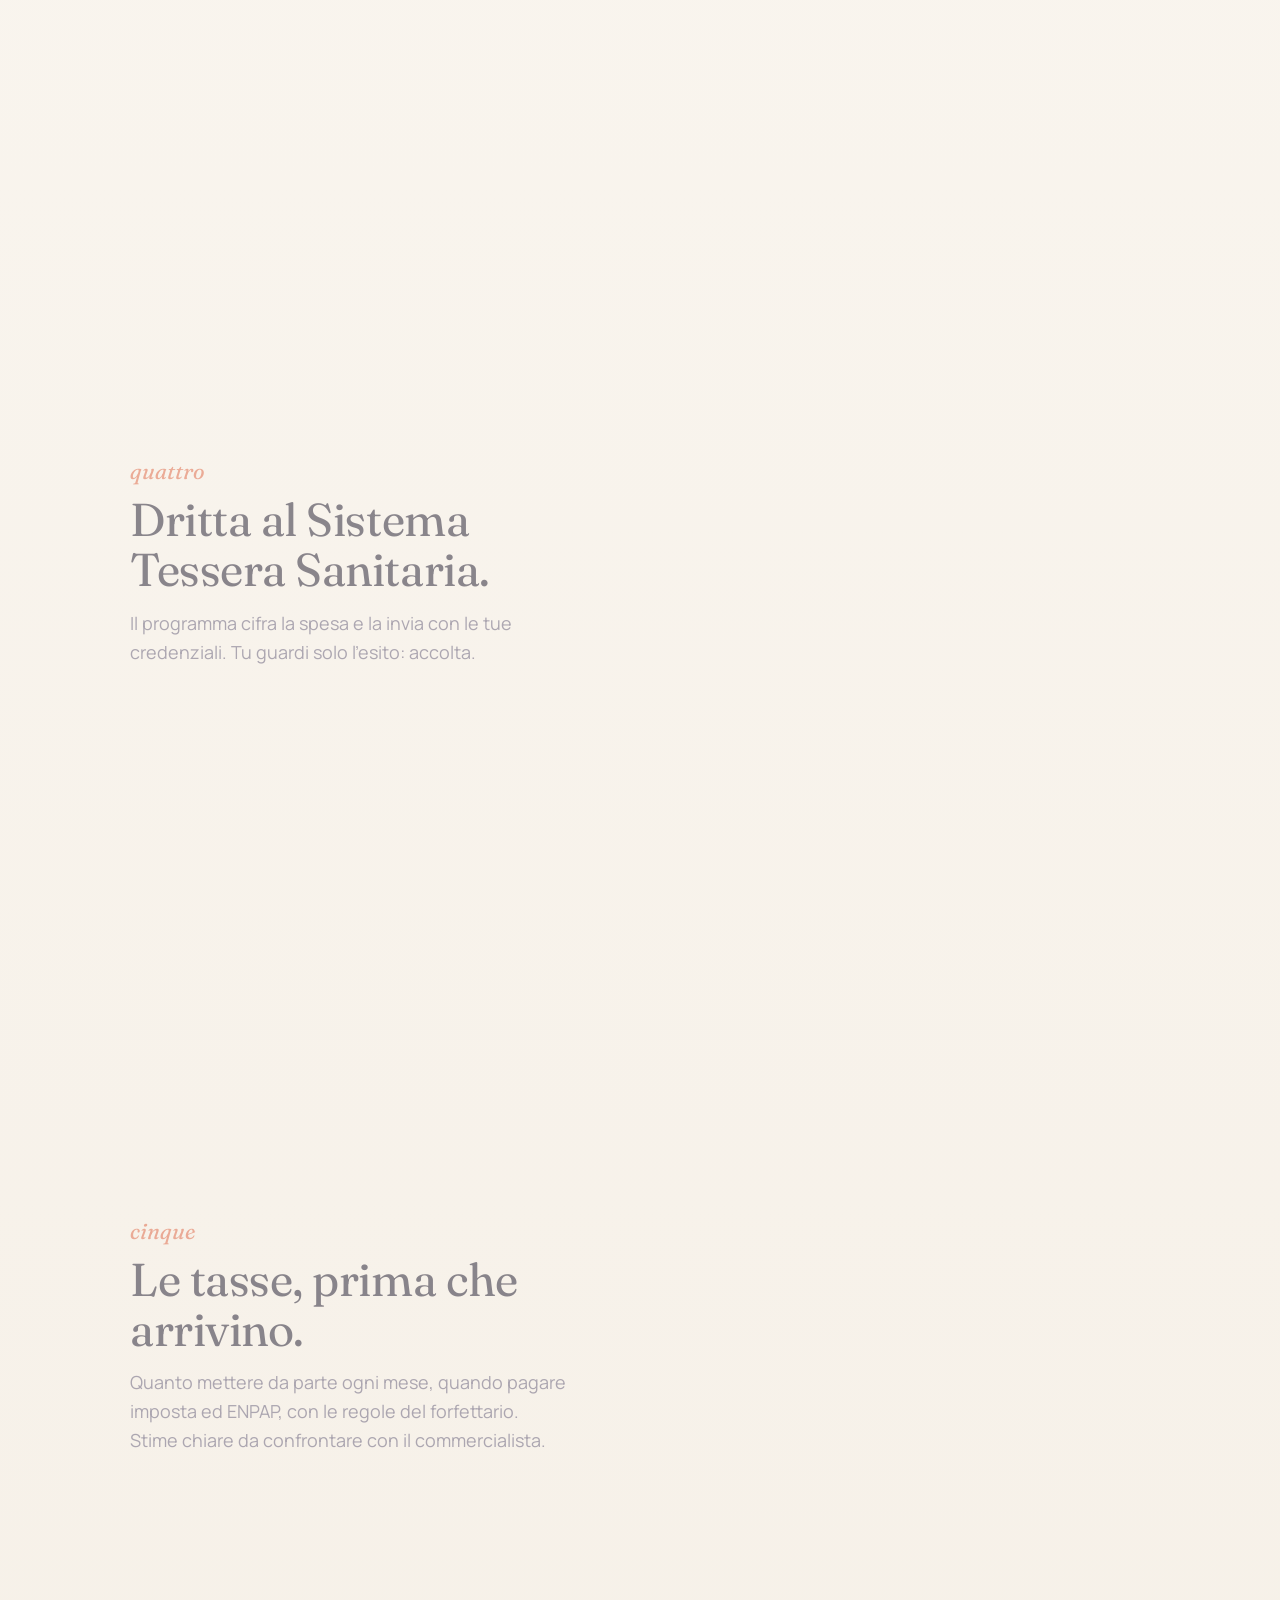
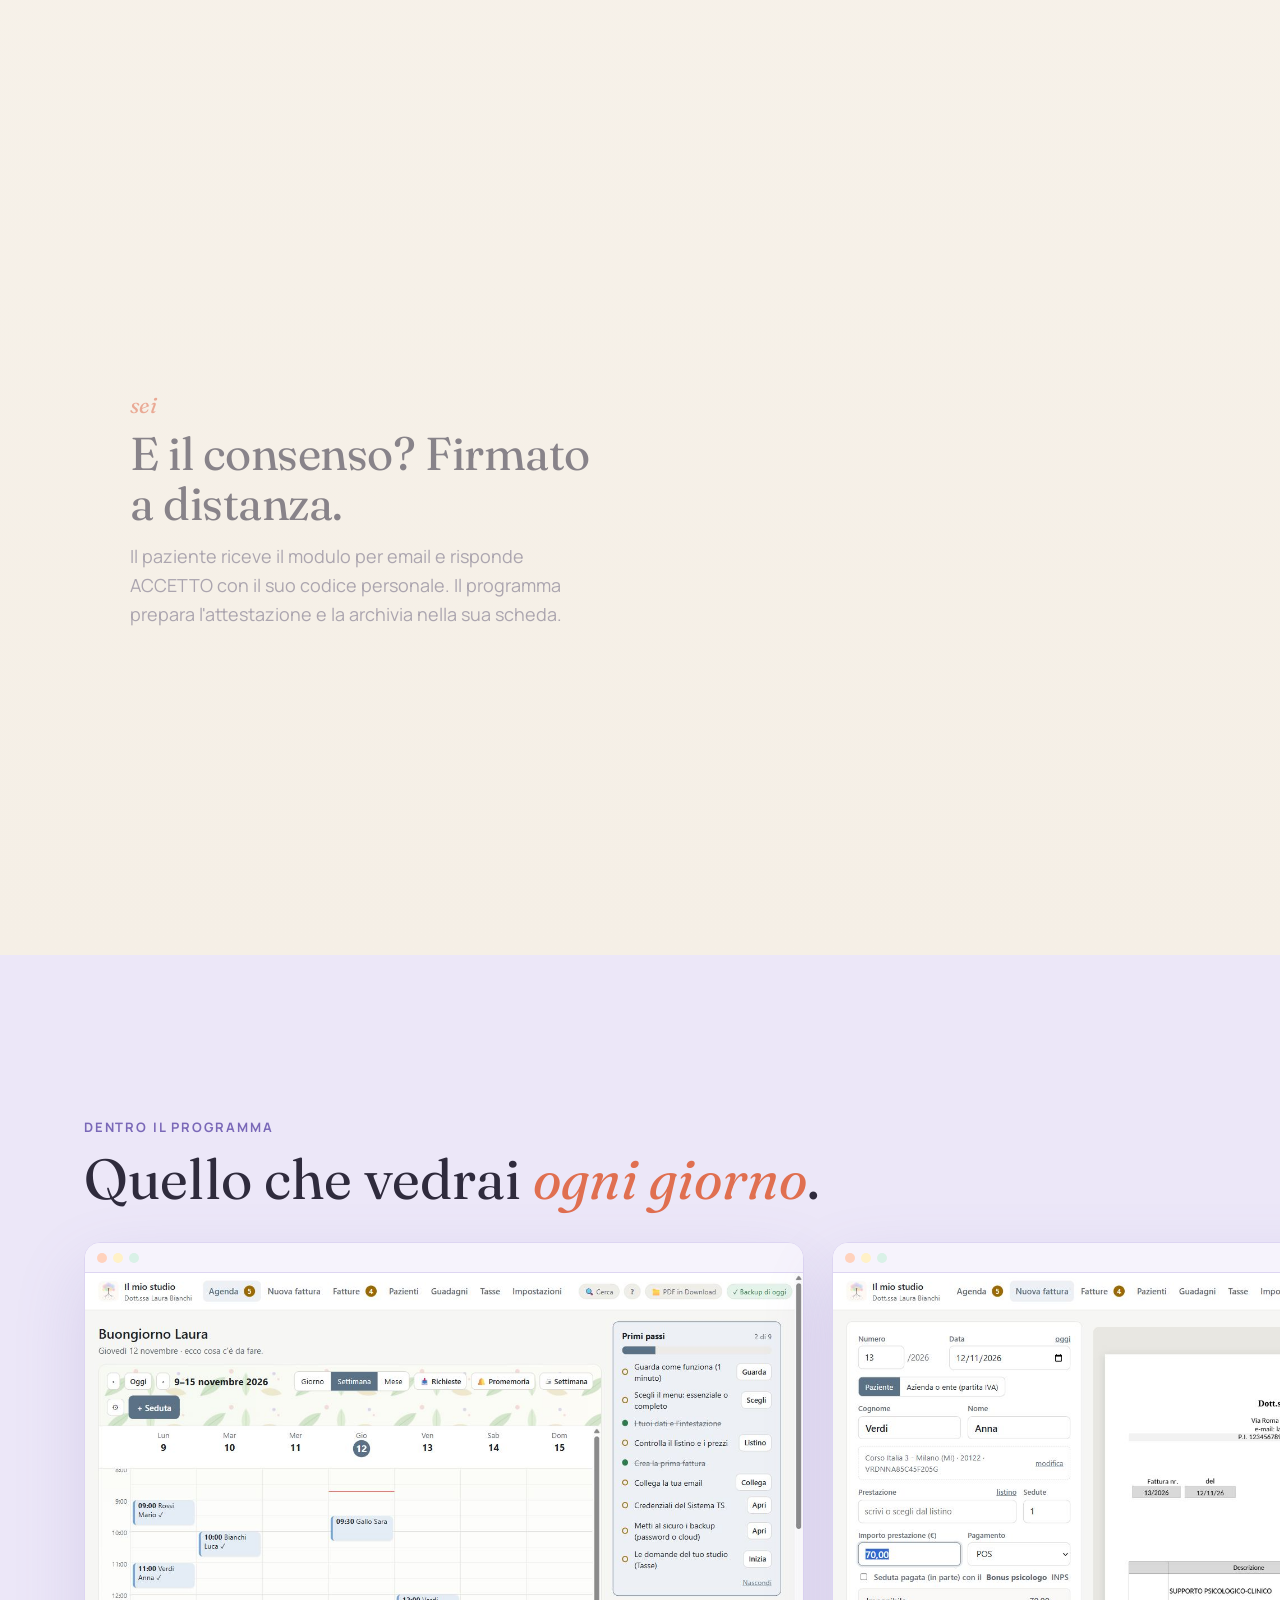
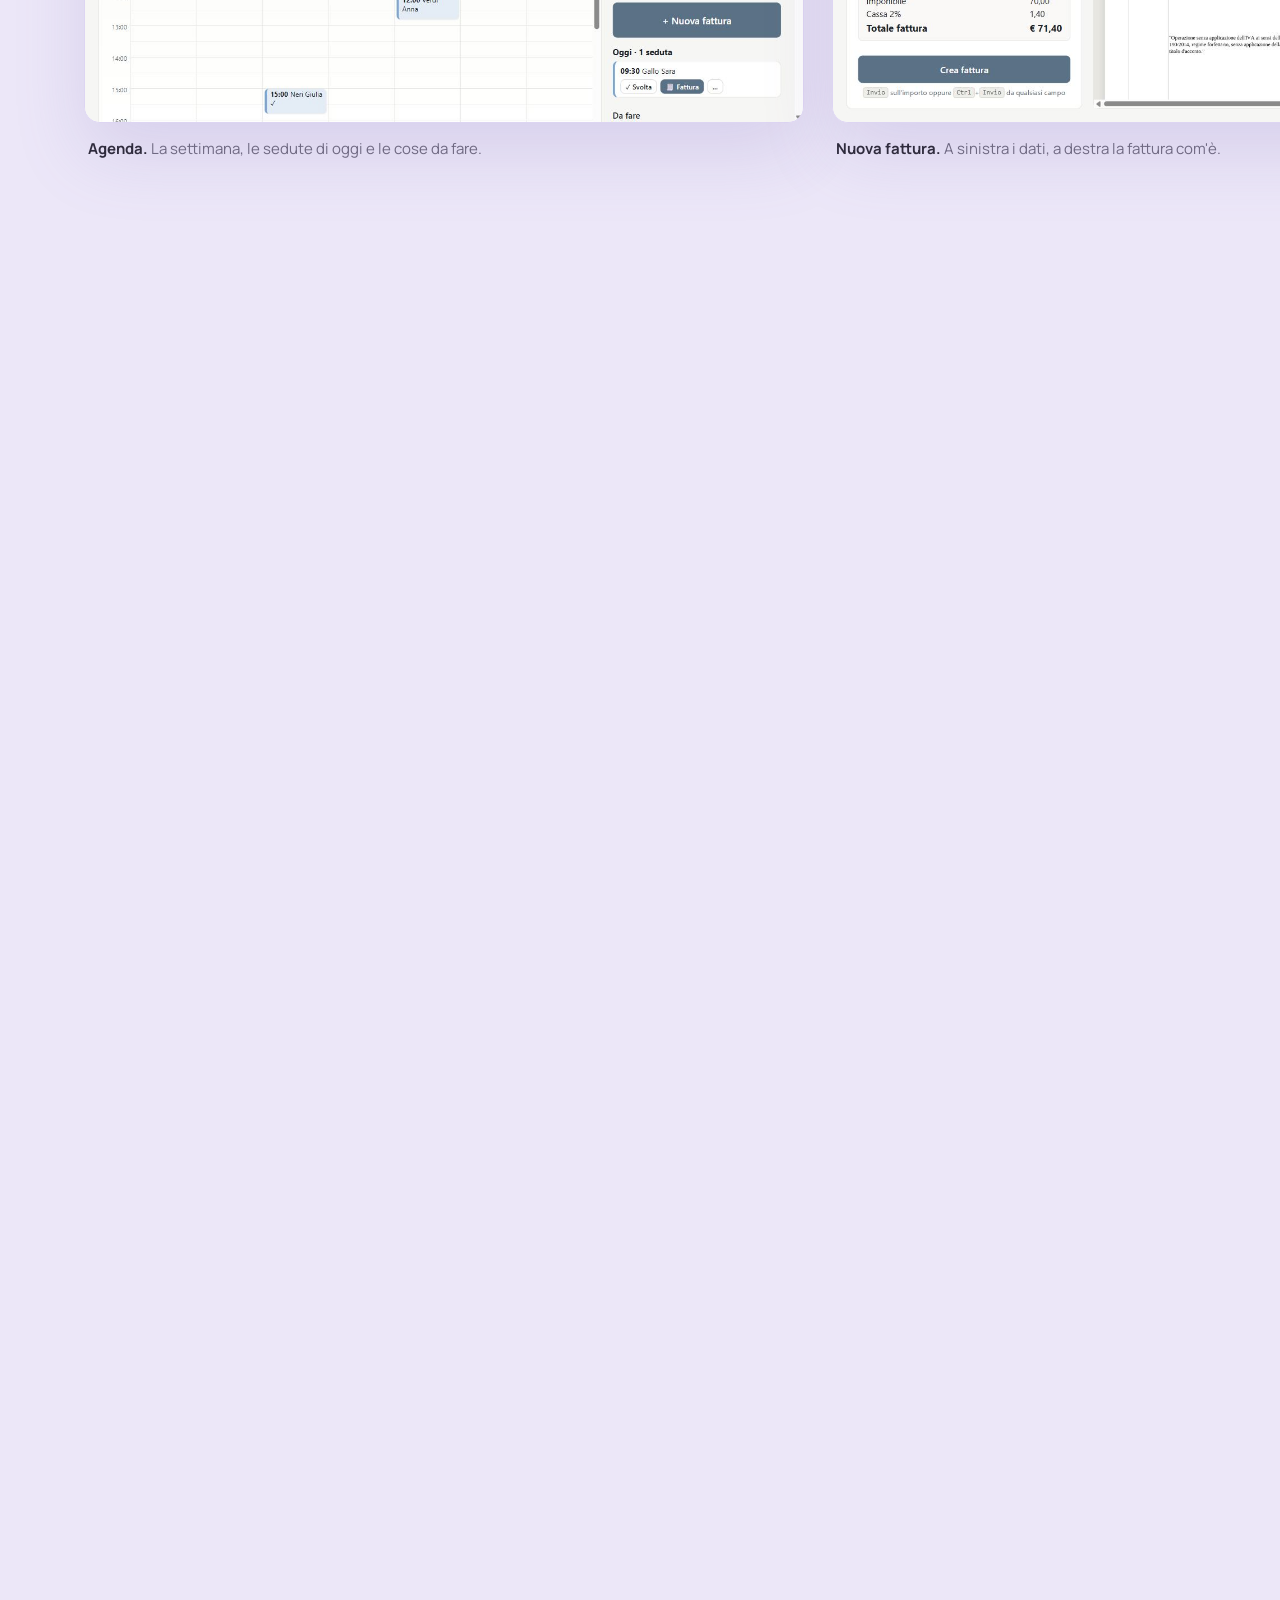
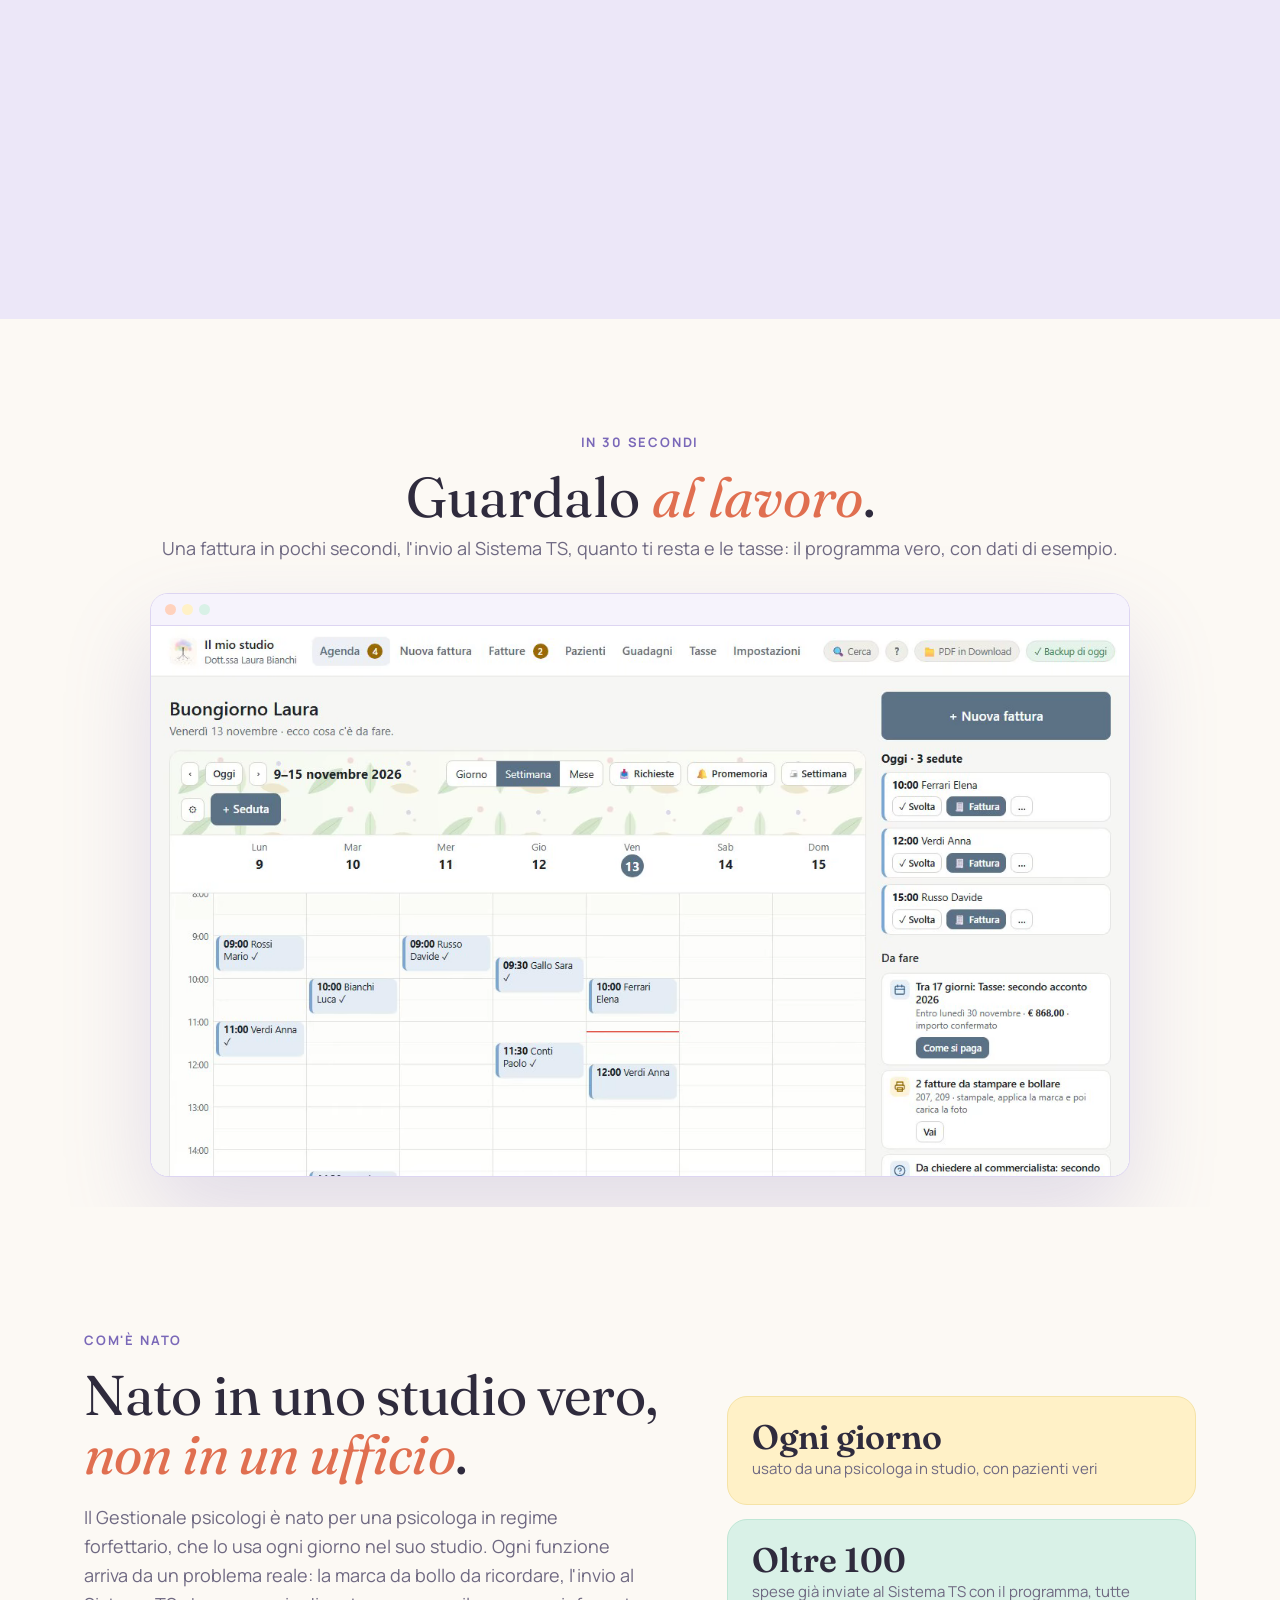
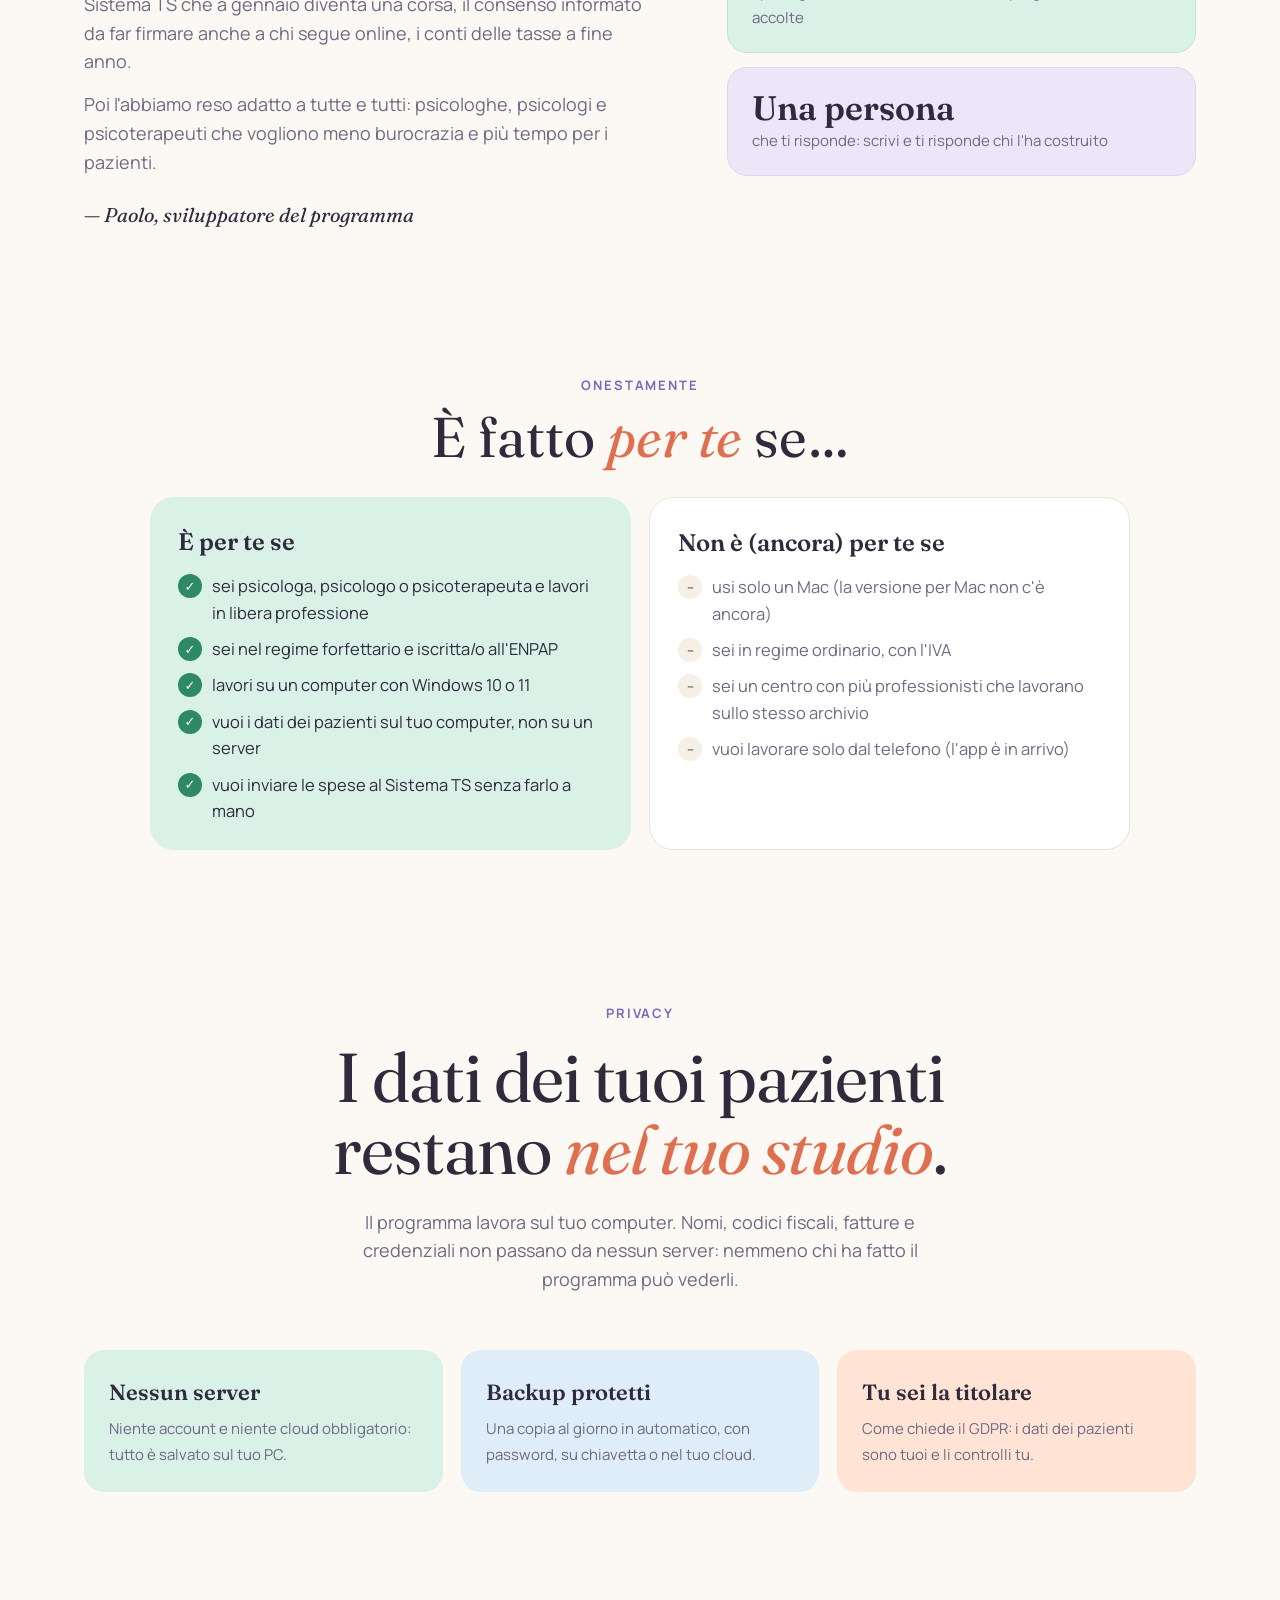
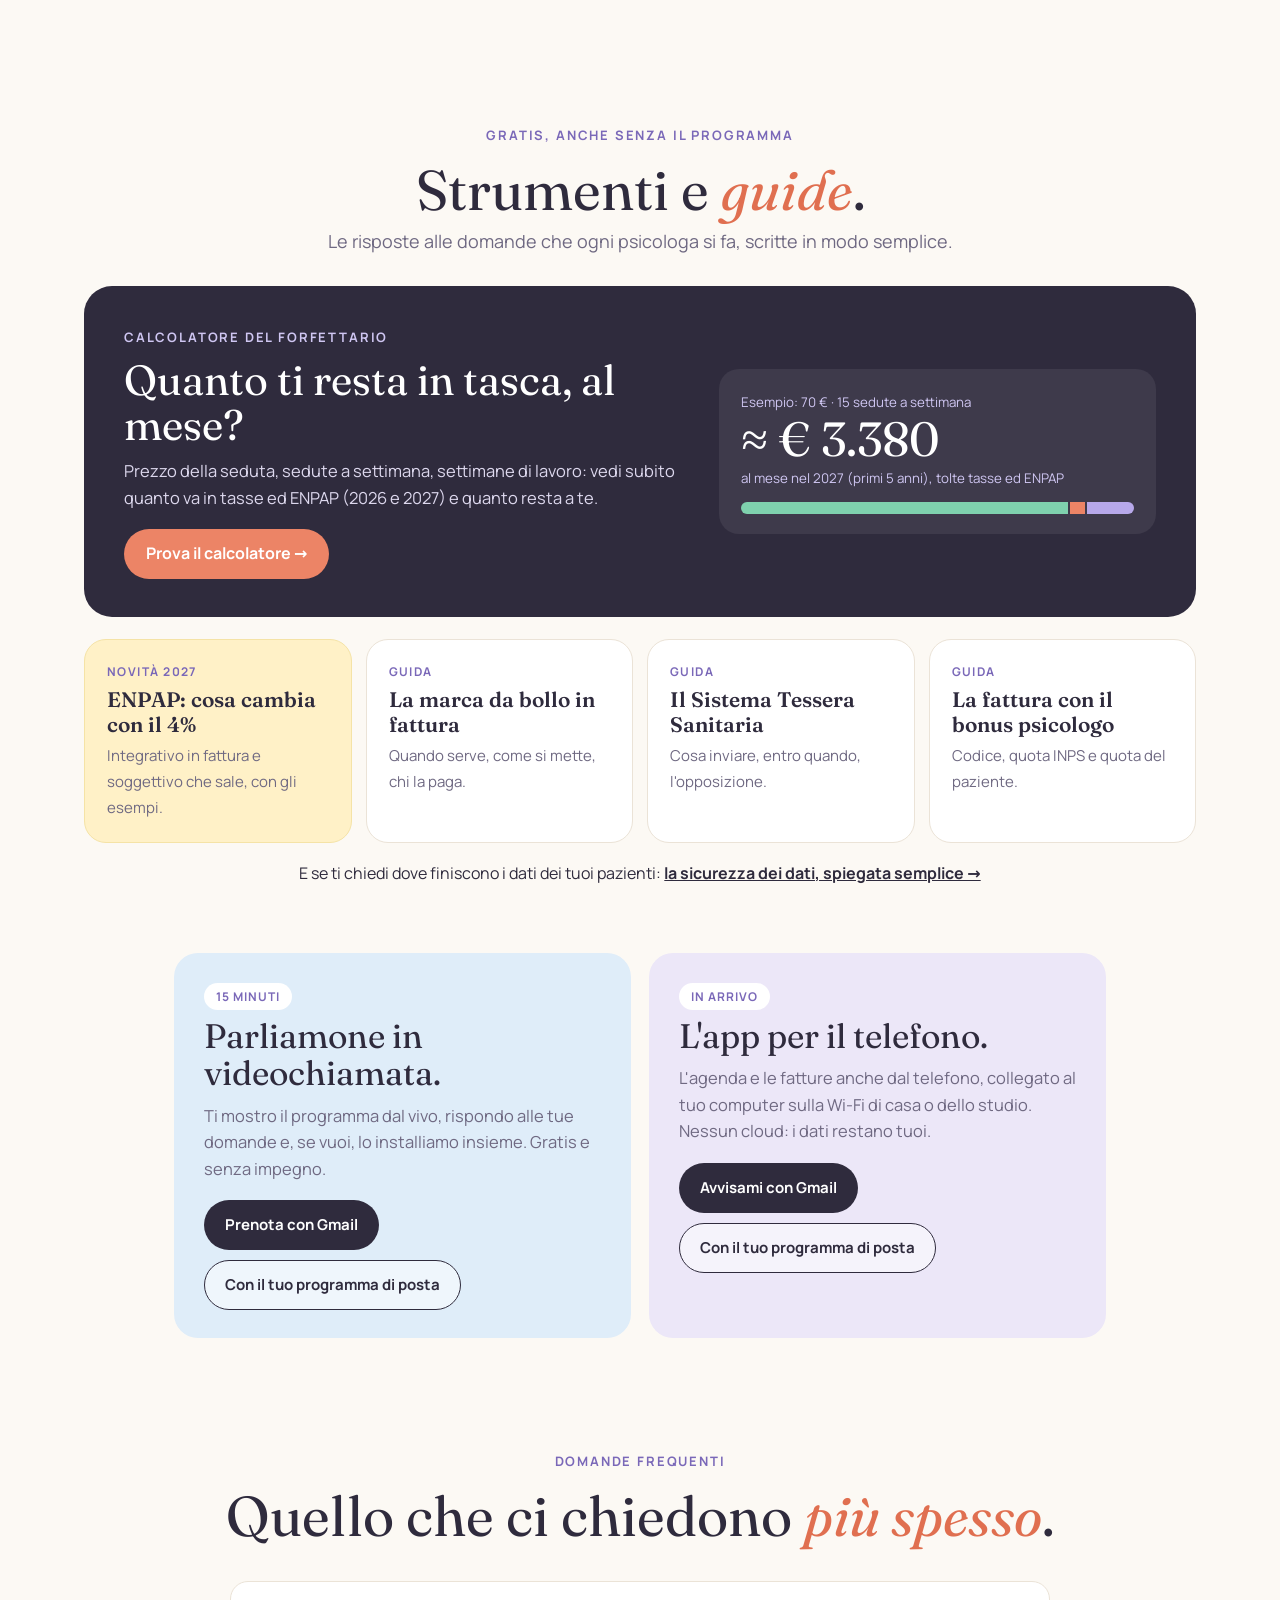
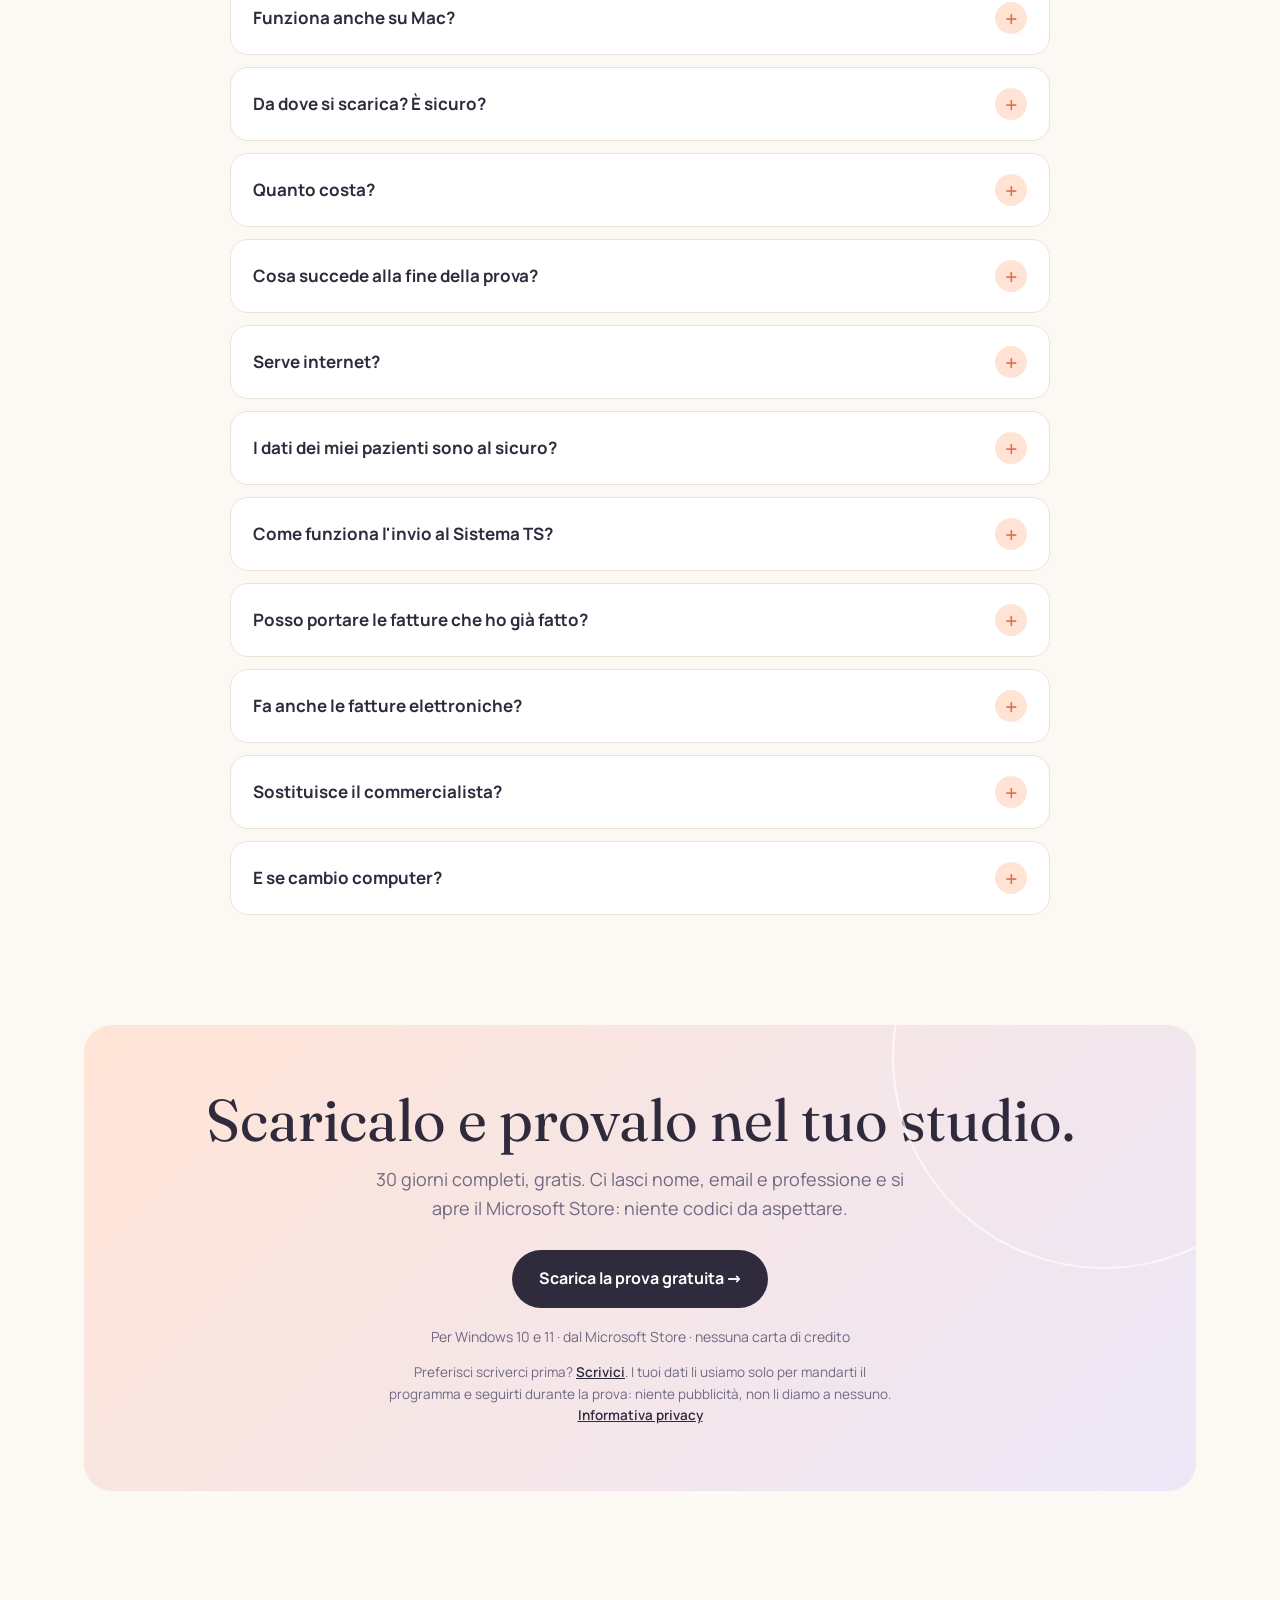
==== commit 25205aee: "Video, calcolatore, guide, sicurezza dei dati, bollino Microsoft Store" ====
--- a/index.html
+++ b/index.html
@@ -21,6 +21,7 @@
 <link rel="icon" href="favicon-32.png" sizes="32x32" type="image/png">
 <link rel="apple-touch-icon" href="apple-touch-icon.png">
 <meta name="theme-color" content="#fcf9f4">
+<script type="application/ld+json">{"@context":"https://schema.org","@type":"SoftwareApplication","name":"Gestionale Psicologi","applicationCategory":"BusinessApplication","operatingSystem":"Windows 10, Windows 11","inLanguage":"it-IT","description":"Gestionale per psicologi e psicoterapeuti in regime forfettario: fatture con bollo, ENPAP e bonus psicologo, invio al Sistema Tessera Sanitaria, agenda, consenso informato a distanza, tasse ed ENPAP. I dati restano sul computer.","offers":{"@type":"Offer","price":"0","priceCurrency":"EUR","description":"Prova gratuita di 30 giorni"},"downloadUrl":"https://apps.microsoft.com/detail/9P6MGWKBRBKK","author":{"@type":"Person","name":"Paolo Campanella"},"url":"https://paolocampanella1990-lab.github.io/"}</script>
 <link rel="preload" href="manrope-normal-latin.woff2" as="font" type="font/woff2" crossorigin>
 <link rel="preload" href="fraunces-normal-latin.woff2" as="font" type="font/woff2" crossorigin>
 <style>
@@ -385,8 +386,96 @@
   .ts{bottom:-40px}
 }
 @media (prefers-reduced-motion:reduce){*{transition:none!important;animation:none!important}}
+
+/* ---------- telefono stretto: niente che sborda di lato ---------- */
+.filo-wrap{overflow-x:clip}
+/* ---------- novità, bollino, prova vera ---------- */
+.novita{display:inline-flex;align-items:center;gap:10px;flex-wrap:wrap;background:#fff;border:1px solid var(--pesca2);border-radius:999px;padding:7px 16px 7px 8px;font-size:14.5px;color:var(--ink);text-decoration:none;box-shadow:0 8px 22px #ec846622;margin-bottom:6px;transition:transform .2s}
+.novita:hover{transform:translateY(-2px)}
+.novita b{background:var(--filo);color:#fff;border-radius:999px;padding:3px 10px;font-size:12px;letter-spacing:.06em;text-transform:uppercase}
+.novita span{color:var(--filo2);font-weight:700}
+.badge-store{display:inline-flex;align-items:center;transition:transform .2s}
+.badge-store:hover{transform:translateY(-2px)}
+.badge-store img{height:52px;width:auto;display:block}
+.vera{display:flex;align-items:center;gap:10px;margin:22px 0 0;color:var(--muted);font-size:15.5px;max-width:620px}
+.vera i{flex:none;width:26px;height:26px;border-radius:50%;background:var(--verde);color:#fff;display:grid;place-items:center;font-style:normal;font-weight:800;font-size:14px}
+.vera b{color:var(--ink)}
+
+/* ---------- video ---------- */
+.video{padding:110px 0 30px;background:var(--paper)}
+.video .testa-v{text-align:center;margin-bottom:30px}
+.video h2{font-family:var(--serif);font-weight:400;font-size:clamp(34px,4.4vw,56px);line-height:1.06;margin:12px 0 8px}
+.video h2 em{color:var(--filo2)}
+.video .testa-v p{color:var(--muted);font-size:18px;margin:0}
+.schermo-v{max-width:980px;margin:0 auto;border-radius:18px;overflow:hidden;background:#fff;box-shadow:0 40px 90px #7a68b833;border:1px solid var(--lav2)}
+.schermo-v .barretta{height:32px;background:#f6f3fc;display:flex;align-items:center;gap:6px;padding:0 14px;border-bottom:1px solid var(--lav2)}
+.schermo-v .barretta i{width:11px;height:11px;border-radius:50%;display:block}
+.schermo-v .barretta i:nth-child(1){background:var(--pesca2)}.schermo-v .barretta i:nth-child(2){background:var(--burro)}.schermo-v .barretta i:nth-child(3){background:var(--menta)}
+.schermo-v video{display:block;width:100%;height:auto;aspect-ratio:16/9;background:var(--panna)}
+
+/* ---------- per chi è ---------- */
+.perchi{padding:90px 0 20px;background:var(--paper)}
+.perchi h2{font-family:var(--serif);font-weight:400;font-size:clamp(34px,4.4vw,56px);line-height:1.06;margin:12px 0 30px;text-align:center}
+.perchi h2 em{color:var(--filo2)}
+.perchi .eyebrow{display:block;text-align:center}
+.due{display:grid;grid-template-columns:1fr 1fr;gap:18px;max-width:980px;margin:0 auto}
+.due>div{border-radius:24px;padding:26px 28px}
+.due .si{background:var(--menta)}.due .no{background:#fff;border:1px solid var(--line)}
+.due h3{font-family:var(--serif);font-weight:600;font-size:24px;margin:0 0 12px}
+.due ul{list-style:none;padding:0;margin:0;display:grid;gap:10px}
+.due li{display:flex;gap:10px;font-size:16.5px;color:var(--ink)}
+.due li::before{flex:none;width:24px;height:24px;border-radius:50%;display:grid;place-items:center;font-size:13px;font-weight:800;margin-top:1px}
+.due .si li::before{content:'✓';background:var(--verde);color:#fff}
+.due .no li::before{content:'–';background:var(--panna);color:var(--muted)}
+.due .no li{color:var(--muted)}
+@media(max-width:760px){.due{grid-template-columns:1fr}}
+
+/* ---------- strumenti e guide ---------- */
+.strumenti{padding:100px 0 30px;background:var(--paper)}
+.strumenti .testa-s{text-align:center;margin-bottom:30px}
+.strumenti h2{font-family:var(--serif);font-weight:400;font-size:clamp(34px,4.4vw,56px);line-height:1.06;margin:12px 0 8px}
+.strumenti h2 em{color:var(--filo2)}
+.strumenti .testa-s p{color:var(--muted);font-size:18px;margin:0}
+.calc-banda{display:grid;grid-template-columns:1.3fr 1fr;gap:28px;align-items:center;background:var(--ink);color:#fff;border-radius:28px;padding:38px 40px;margin-bottom:22px;text-decoration:none;transition:transform .2s}
+.calc-banda:hover{transform:translateY(-3px)}
+.calc-banda .eyebrow{color:#cfc6f2}
+.calc-banda h3{font-family:var(--serif);font-weight:400;font-size:clamp(28px,3.4vw,42px);line-height:1.08;margin:8px 0 10px}
+.calc-banda p{color:#ddd8ee;margin:0 0 18px;font-size:16.5px}
+.calc-banda .finto{background:#ffffff12;border-radius:20px;padding:20px 22px}
+.calc-banda .finto small{color:#cfc6f2}
+.calc-banda .finto b{display:block;font-family:var(--serif);font-size:48px;font-weight:400;line-height:1.05}
+.calc-banda .finto .bar{display:flex;height:12px;border-radius:7px;overflow:hidden;gap:2px;margin-top:12px}
+.calc-banda .finto .bar i{display:block}
+.calc-banda .vai{display:inline-flex;background:var(--filo);color:#fff;border-radius:999px;padding:12px 22px;font-weight:700}
+.guide{display:grid;grid-template-columns:repeat(4,1fr);gap:14px}
+.guide a{display:block;background:#fff;border:1px solid var(--line);border-radius:22px;padding:22px;text-decoration:none;color:var(--ink);transition:transform .2s,box-shadow .2s}
+.guide a:hover{transform:translateY(-3px);box-shadow:0 16px 34px #2f2b3d14}
+.guide a:nth-child(1){background:var(--burro);border-color:#f5e3a6}
+.guide small{display:block;font-size:12px;font-weight:700;letter-spacing:.12em;text-transform:uppercase;color:var(--viola);margin-bottom:6px}
+.guide b{display:block;font-family:var(--serif);font-weight:600;font-size:21px;line-height:1.2;margin-bottom:6px}
+.guide span{color:var(--muted);font-size:15px}
+.guide-piede{text-align:center;margin-top:18px}
+.guide-piede a{color:var(--ink);font-weight:700}
+@media(max-width:980px){.guide{grid-template-columns:1fr 1fr}.calc-banda{grid-template-columns:1fr;padding:30px 26px}}
+@media(max-width:560px){.guide{grid-template-columns:1fr}}
+
+/* ---------- parliamone, app ---------- */
+.contatti{padding:20px 0 70px;background:var(--paper)}
+.contatti .due>div{padding:30px 30px 28px}
+.contatti .chiama{background:var(--cielo)}
+.contatti .app{background:var(--lav)}
+.contatti h3{font-family:var(--serif);font-weight:400;font-size:clamp(26px,3vw,34px);line-height:1.1;margin:8px 0 10px}
+.contatti p{color:var(--muted);margin:0 0 18px;font-size:16.5px}
+.contatti .azioni{display:flex;gap:10px;flex-wrap:wrap}
+.contatti .btn{padding:12px 20px;font-size:15px}
+.btn-scuro{background:var(--ink);color:#fff}
+.contatti .pill{display:inline-block;background:#fff;color:var(--viola);border-radius:999px;padding:4px 12px;font-size:12px;font-weight:700;letter-spacing:.08em;text-transform:uppercase}
+/* telefono: in fondo, così vince sulle regole sopra */
+.nav .btn{white-space:nowrap}
+@media(max-width:560px){.novita{border-radius:18px;font-size:13.5px;line-height:1.4;padding:9px 12px;gap:6px 8px}.novita b{font-size:11px}}
+@media(max-width:430px){.nav{gap:10px}.wrap{padding:0 16px}.logo span{font-size:15px}.nav .btn{display:none}.badge-store img{height:48px}.hero{padding-top:96px}}
 </style>
-<link rel="stylesheet" href="comune.css?v=20261113">
+<link rel="stylesheet" href="comune.css?v=20261113b">
 </head>
 <body>
 
@@ -398,6 +487,7 @@
     <a class="l" href="#dentro">Il programma</a>
     <a class="l" href="#storia">Com'è nato</a>
     <a class="l" href="funzioni.html">Funzioni</a>
+    <a class="l" href="calcolatore.html">Calcolatore</a>
     <a class="l" href="#domande">Domande</a>
     <a class="btn btn-filo" href="#prova" data-scarica>Scarica gratis</a>
   </div>
@@ -409,13 +499,16 @@
 <section class="hero">
   <div class="grana"></div>
   <div class="wrap">
+    <a class="novita" href="guida-enpap-2027.html"><b>Novità 2027</b>Riforma ENPAP: dal 1° gennaio il contributo passa al 4%. Il programma lo fa già da solo <span>→</span></a><br>
     <span class="eyebrow">Gestionale per psicologi e psicoterapeuti</span>
     <h1>Il filo che tiene insieme il tuo <em>studio</em>.</h1>
     <p class="sub">Dalla prima seduta all'invio al <b>Sistema Tessera Sanitaria</b>: agenda, fatture, consensi, tasse ed ENPAP in un unico programma. <b>Sul tuo computer</b>, non su un server.</p>
     <div class="cta">
       <a class="btn btn-filo" href="#prova" data-scarica>Scarica gratis</a>
+      <a class="badge-store" href="https://apps.microsoft.com/detail/9P6MGWKBRBKK?hl=it-IT&amp;gl=IT" data-scarica aria-label="Scarica dal Microsoft Store"><img src="microsoft-store.svg" alt="Scarica da Microsoft Store" width="161" height="44"></a>
       <a class="btn btn-ghost" href="#racconto">Segui il filo ↓</a>
     </div>
+    <p class="vera"><i>✓</i><span><b>Usato ogni giorno da una psicologa in studio</b> · oltre 100 fatture inviate al Sistema Tessera Sanitaria</span></p>
     <div class="facts">
       <div><b>30 giorni</b>di prova completa</div>
       <div><b>0 server</b>i dati restano da te</div>
@@ -474,6 +567,14 @@
   </div>
 </section>
 
+<section class="video" id="video">
+  <div class="wrap">
+    <div class="testa-v"><span class="eyebrow">In 30 secondi</span><h2>Guardalo <em>al lavoro</em>.</h2><p>Una fattura in pochi secondi, l'invio al Sistema TS, quanto ti resta e le tasse: il programma vero, con dati di esempio.</p></div>
+    <div class="schermo-v"><div class="barretta"><i></i><i></i><i></i></div>
+      <video src="demo.webm" poster="demo.jpg" autoplay muted loop playsinline preload="metadata" aria-label="Video dimostrativo del Gestionale psicologi"></video></div>
+  </div>
+</section>
+
 <section class="storia" id="storia">
   <div class="wrap storia-in">
     <div>
@@ -484,9 +585,31 @@
       <p class="firma">— Paolo, sviluppatore del programma</p>
     </div>
     <div class="numeri">
-      <div><b>Ogni giorno</b><span>in uso in uno studio di psicologia, con pazienti veri</span></div>
+      <div><b>Ogni giorno</b><span>usato da una psicologa in studio, con pazienti veri</span></div>
       <div><b>Oltre 100</b><span>spese già inviate al Sistema TS con il programma, tutte accolte</span></div>
       <div><b>Una persona</b><span>che ti risponde: scrivi e ti risponde chi l'ha costruito</span></div>
+    </div>
+  </div>
+</section>
+
+<section class="perchi" id="perchi">
+  <div class="wrap">
+    <span class="eyebrow">Onestamente</span>
+    <h2>È fatto <em>per te</em> se…</h2>
+    <div class="due">
+      <div class="si"><h3>È per te se</h3><ul>
+        <li>sei psicologa, psicologo o psicoterapeuta e lavori in libera professione</li>
+        <li>sei nel regime forfettario e iscritta/o all'ENPAP</li>
+        <li>lavori su un computer con Windows 10 o 11</li>
+        <li>vuoi i dati dei pazienti sul tuo computer, non su un server</li>
+        <li>vuoi inviare le spese al Sistema TS senza farlo a mano</li>
+      </ul></div>
+      <div class="no"><h3>Non è (ancora) per te se</h3><ul>
+        <li>usi solo un Mac (la versione per Mac non c'è ancora)</li>
+        <li>sei in regime ordinario, con l'IVA</li>
+        <li>sei un centro con più professionisti che lavorano sullo stesso archivio</li>
+        <li>vuoi lavorare solo dal telefono (l'app è in arrivo)</li>
+      </ul></div>
     </div>
   </div>
 </section>
@@ -501,6 +624,32 @@
       <div><b>Backup protetti</b><span>Una copia al giorno in automatico, con password, su chiavetta o nel tuo cloud.</span></div>
       <div><b>Tu sei la titolare</b><span>Come chiede il GDPR: i dati dei pazienti sono tuoi e li controlli tu.</span></div>
     </div>
+  </div>
+</section>
+
+<section class="strumenti" id="strumenti">
+  <div class="wrap">
+    <div class="testa-s"><span class="eyebrow">Gratis, anche senza il programma</span><h2>Strumenti e <em>guide</em>.</h2><p>Le risposte alle domande che ogni psicologa si fa, scritte in modo semplice.</p></div>
+    <a class="calc-banda" href="calcolatore.html">
+      <div><span class="eyebrow">Calcolatore del forfettario</span><h3>Quanto ti resta in tasca, al mese?</h3><p>Prezzo della seduta, sedute a settimana, settimane di lavoro: vedi subito quanto va in tasse ed ENPAP (2026 e 2027) e quanto resta a te.</p><span class="vai">Prova il calcolatore →</span></div>
+      <div class="finto"><small>Esempio: 70 € · 15 sedute a settimana</small><b>≈ € 3.380</b><small>al mese nel 2027 (primi 5 anni), tolte tasse ed ENPAP</small><div class="bar"><i style="width:84%;background:#7fd1ae"></i><i style="width:4%;background:#ec8466"></i><i style="width:12%;background:#b7a8ea"></i></div></div>
+    </a>
+    <div class="guide">
+      <a href="guida-enpap-2027.html"><small>Novità 2027</small><b>ENPAP: cosa cambia con il 4%</b><span>Integrativo in fattura e soggettivo che sale, con gli esempi.</span></a>
+      <a href="guida-marca-da-bollo.html"><small>Guida</small><b>La marca da bollo in fattura</b><span>Quando serve, come si mette, chi la paga.</span></a>
+      <a href="guida-sistema-ts.html"><small>Guida</small><b>Il Sistema Tessera Sanitaria</b><span>Cosa inviare, entro quando, l'opposizione.</span></a>
+      <a href="guida-bonus-psicologo.html"><small>Guida</small><b>La fattura con il bonus psicologo</b><span>Codice, quota INPS e quota del paziente.</span></a>
+    </div>
+    <p class="guide-piede">E se ti chiedi dove finiscono i dati dei tuoi pazienti: <a href="sicurezza.html">la sicurezza dei dati, spiegata semplice →</a></p>
+  </div>
+</section>
+
+<section class="contatti" id="parliamone">
+  <div class="wrap due">
+    <div class="chiama"><span class="pill">15 minuti</span><h3>Parliamone in videochiamata.</h3><p>Ti mostro il programma dal vivo, rispondo alle tue domande e, se vuoi, lo installiamo insieme. Gratis e senza impegno.</p>
+      <div class="azioni"><a class="btn btn-scuro" href="https://mail.google.com/mail/?view=cm&amp;fs=1&amp;to=paolo.campanella1990%40gmail.com&amp;su=Vorrei%20una%20videochiamata%20di%2015%20minuti&amp;body=Buongiorno%2C%0Avorrei%20vedere%20il%20Gestionale%20psicologi%20in%20una%20videochiamata%20di%2015%20minuti.%0A%0ANome%20e%20cognome%3A%0AGiorni%20e%20orari%20in%20cui%20sono%20libera/o%3A%0APreferisco%3A%20Google%20Meet%20/%20WhatsApp%20/%20Zoom%0A%0AGrazie%21" target="_blank" rel="noopener">Prenota con Gmail</a><a class="btn btn-ghost" href="mailto:paolo.campanella1990@gmail.com?subject=Vorrei%20una%20videochiamata%20di%2015%20minuti&amp;body=Buongiorno%2C%0D%0Avorrei%20vedere%20il%20Gestionale%20psicologi%20in%20una%20videochiamata%20di%2015%20minuti.%0D%0A%0D%0ANome%20e%20cognome%3A%0D%0AGiorni%20e%20orari%20in%20cui%20sono%20libera/o%3A%0D%0APreferisco%3A%20Google%20Meet%20/%20WhatsApp%20/%20Zoom%0D%0A%0D%0AGrazie%21">Con il tuo programma di posta</a></div></div>
+    <div class="app"><span class="pill">In arrivo</span><h3>L'app per il telefono.</h3><p>L'agenda e le fatture anche dal telefono, collegato al tuo computer sulla Wi-Fi di casa o dello studio. Nessun cloud: i dati restano tuoi.</p>
+      <div class="azioni"><a class="btn btn-scuro" href="https://mail.google.com/mail/?view=cm&amp;fs=1&amp;to=paolo.campanella1990%40gmail.com&amp;su=Avvisami%20quando%20esce%20l%27app%20per%20il%20telefono&amp;body=Buongiorno%2C%0Avorrei%20essere%20avvisata/o%20quando%20esce%20l%27app%20del%20Gestionale%20psicologi%20per%20il%20telefono.%0A%0ANome%20e%20cognome%3A%0AIl%20mio%20telefono%20%C3%A8%3A%20Android%20/%20iPhone%0A%0AGrazie%21" target="_blank" rel="noopener">Avvisami con Gmail</a><a class="btn btn-ghost" href="mailto:paolo.campanella1990@gmail.com?subject=Avvisami%20quando%20esce%20l%27app%20per%20il%20telefono&amp;body=Buongiorno%2C%0D%0Avorrei%20essere%20avvisata/o%20quando%20esce%20l%27app%20del%20Gestionale%20psicologi%20per%20il%20telefono.%0D%0A%0D%0ANome%20e%20cognome%3A%0D%0AIl%20mio%20telefono%20%C3%A8%3A%20Android%20/%20iPhone%0D%0A%0D%0AGrazie%21">Con il tuo programma di posta</a></div></div>
   </div>
 </section>
 
@@ -547,7 +696,7 @@
   <p class="nota">Usiamo il tuo indirizzo solo per risponderti e mandarti la prova. <a href="privacy.html">Informativa privacy</a></p>
 </dialog>
 
-<footer><div class="wrap">Gestionale psicologi · per psicologi e psicoterapeuti · <a href="privacy.html">Informativa privacy</a><br>I calcoli fiscali sono stime da verificare con il commercialista. Gli invii al Sistema TS avvengono con le credenziali dell'utente.</div></footer>
+<footer><div class="wrap">Gestionale psicologi · per psicologi e psicoterapeuti · <a href="calcolatore.html">Calcolatore</a> · <a href="guida-enpap-2027.html">ENPAP 2027</a> · <a href="guida-sistema-ts.html">Sistema TS</a> · <a href="sicurezza.html">Sicurezza dei dati</a> · <a href="privacy.html">Informativa privacy</a><br>I calcoli fiscali sono stime da verificare con il commercialista. Gli invii al Sistema TS avvengono con le credenziali dell'utente.</div></footer>
 
 <script>
 (() => {
@@ -639,6 +788,6 @@
   adattaCarta(); costruisciFilo(); misuraGalleria(); aggiorna();
 })();
 </script>
-<script src="comune.js?v=20261113"></script>
+<script src="comune.js?v=20261113b"></script>
 </body>
 </html>
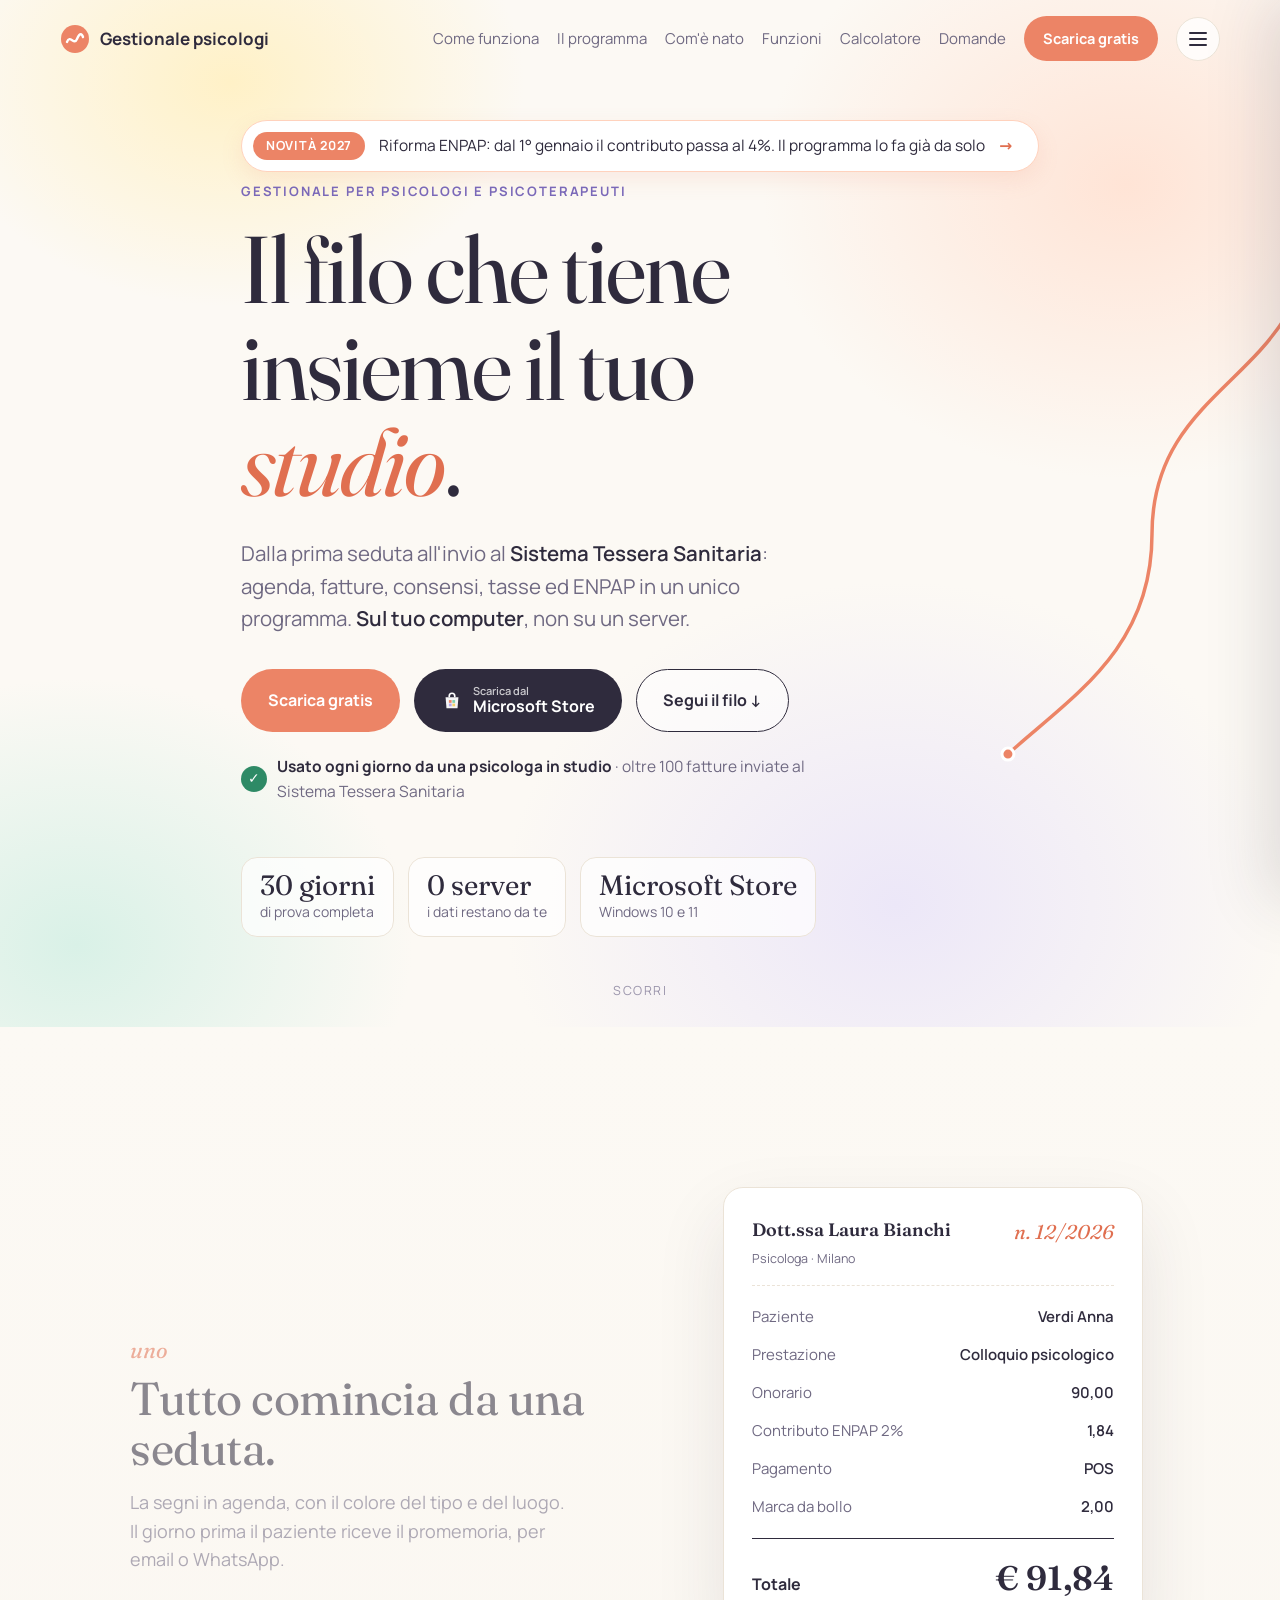
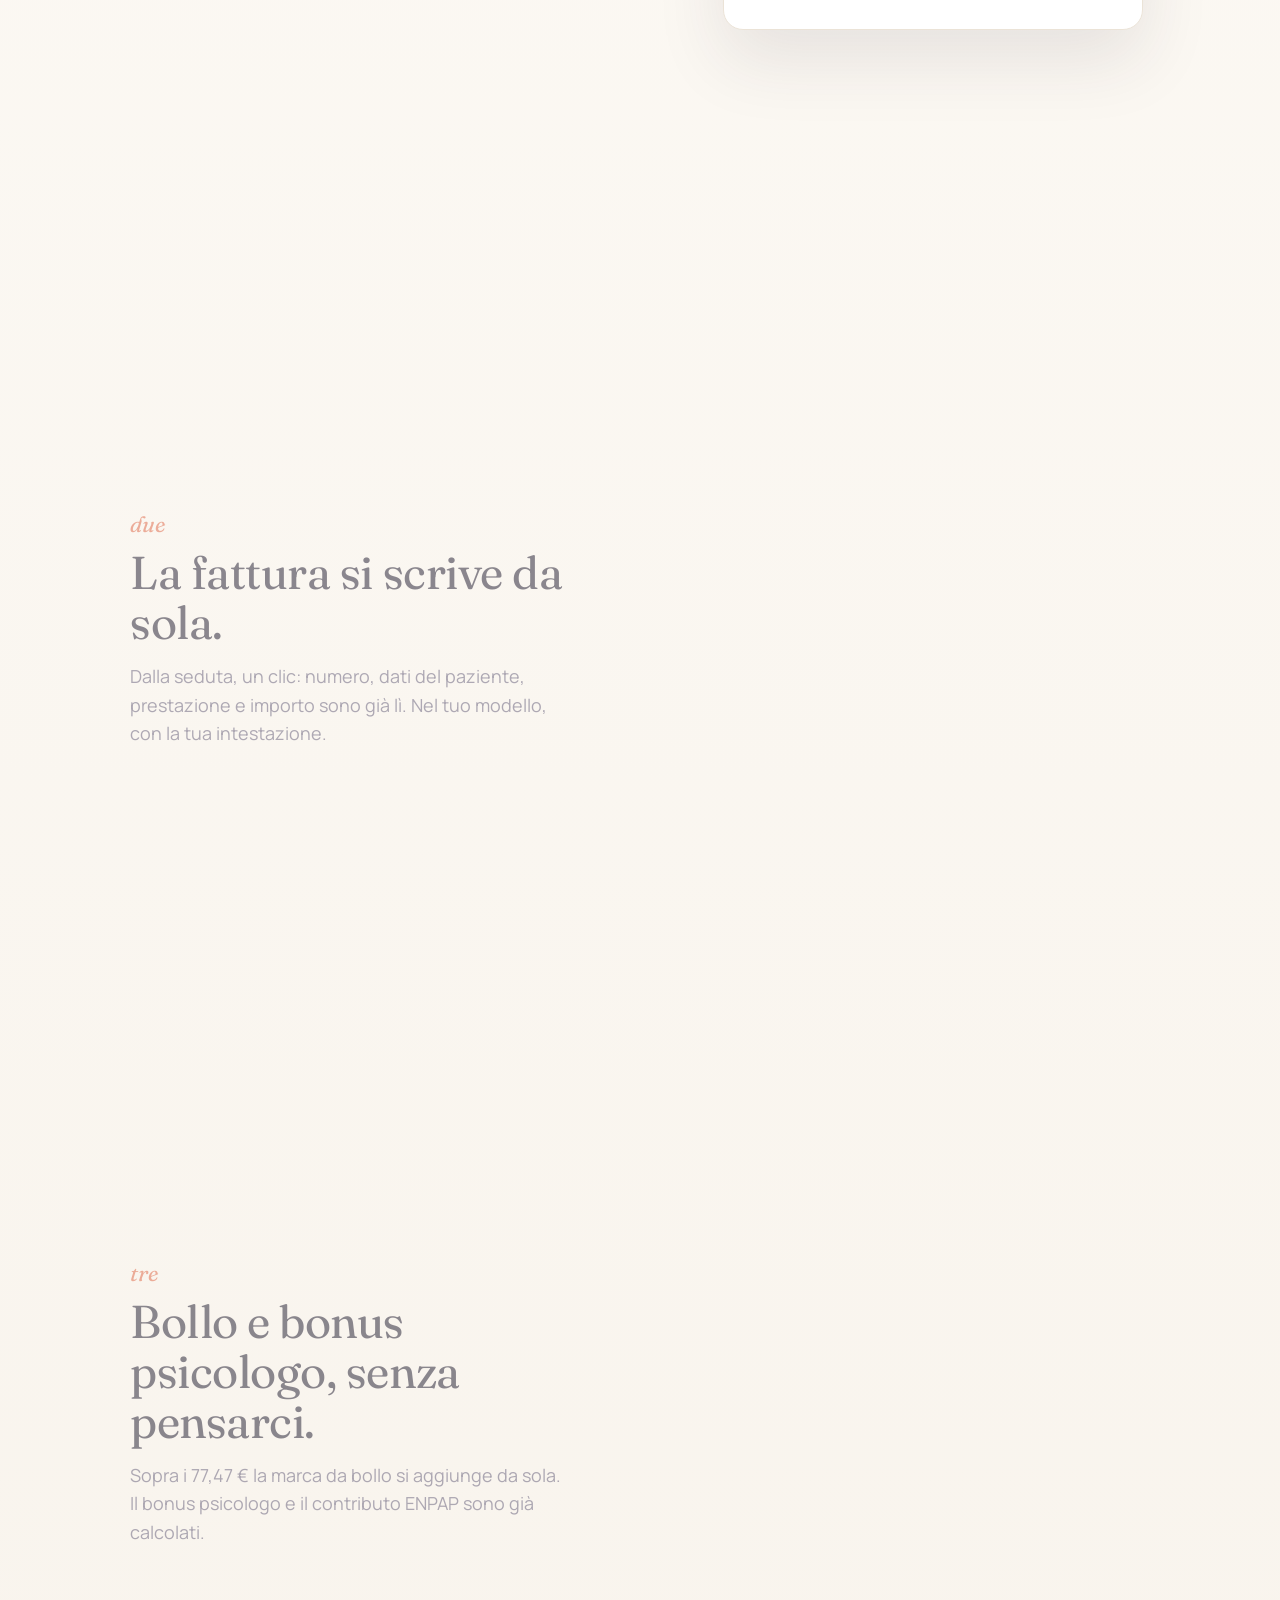
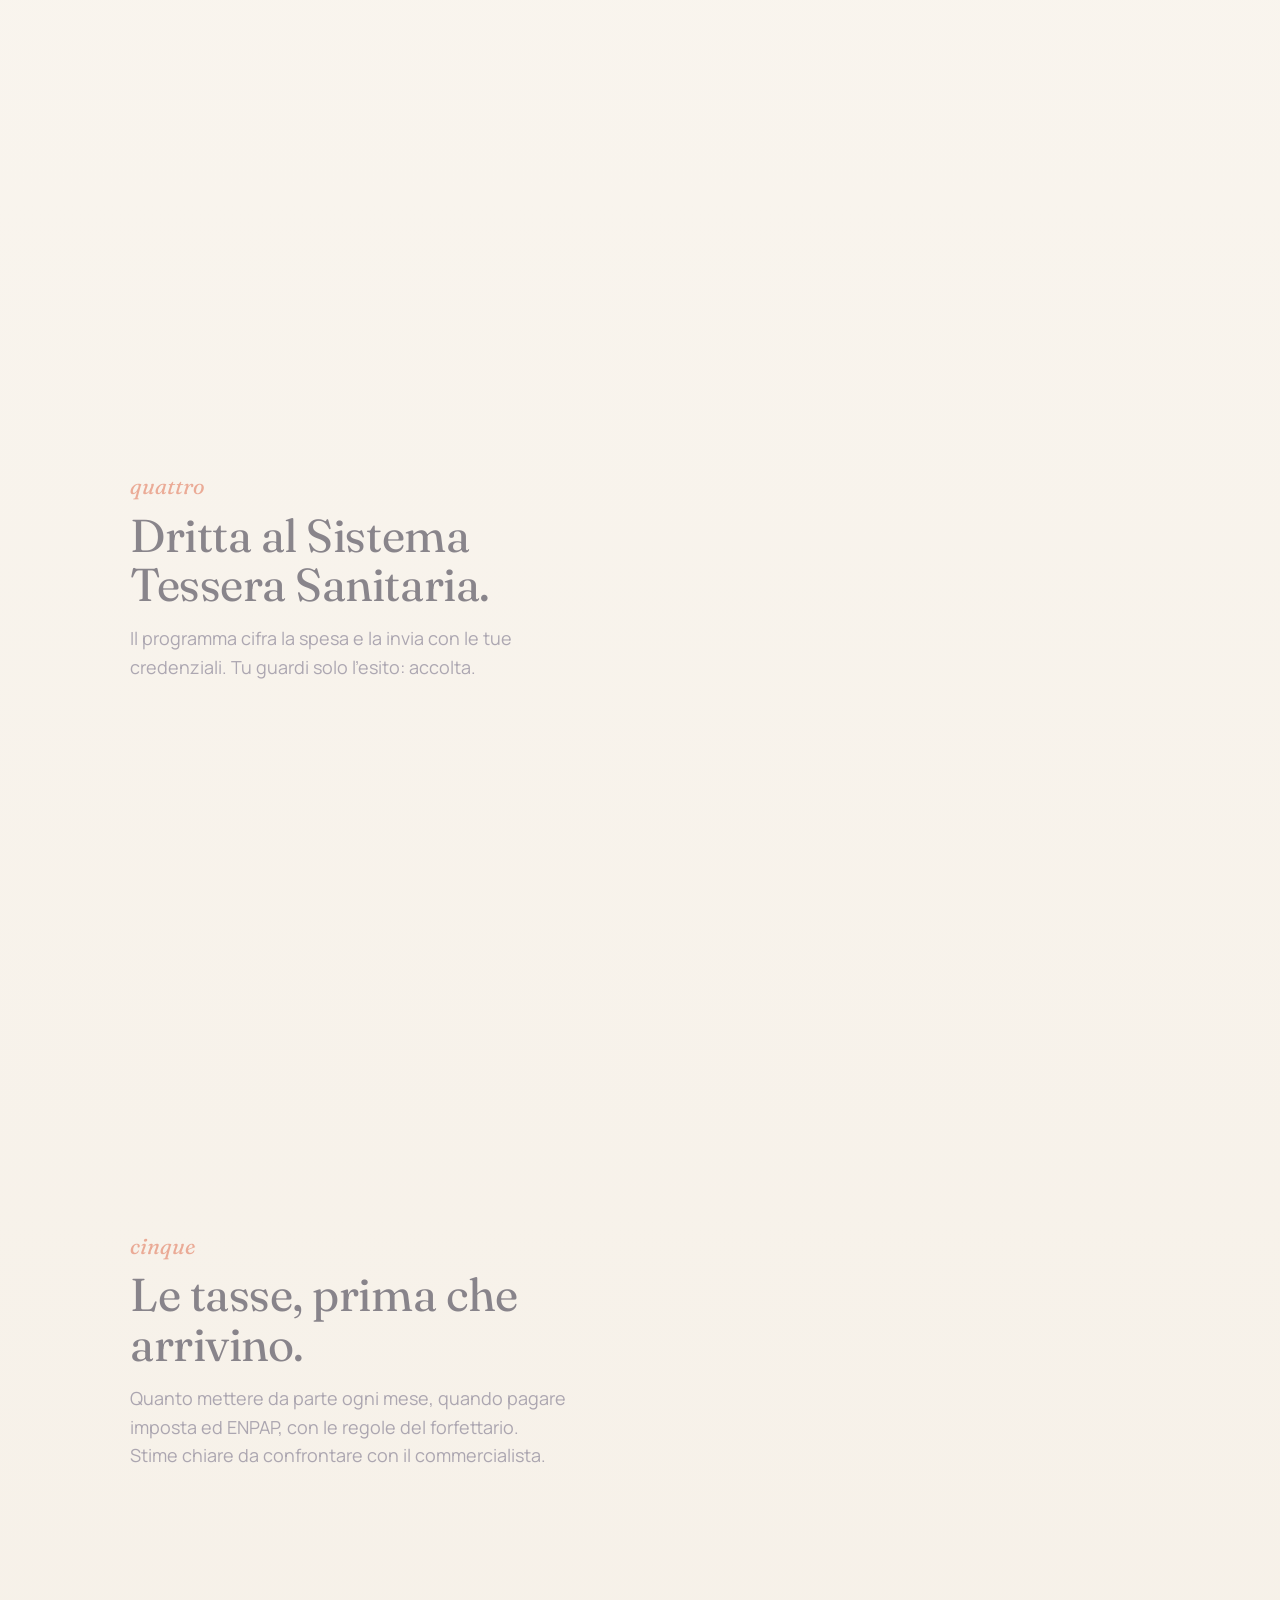
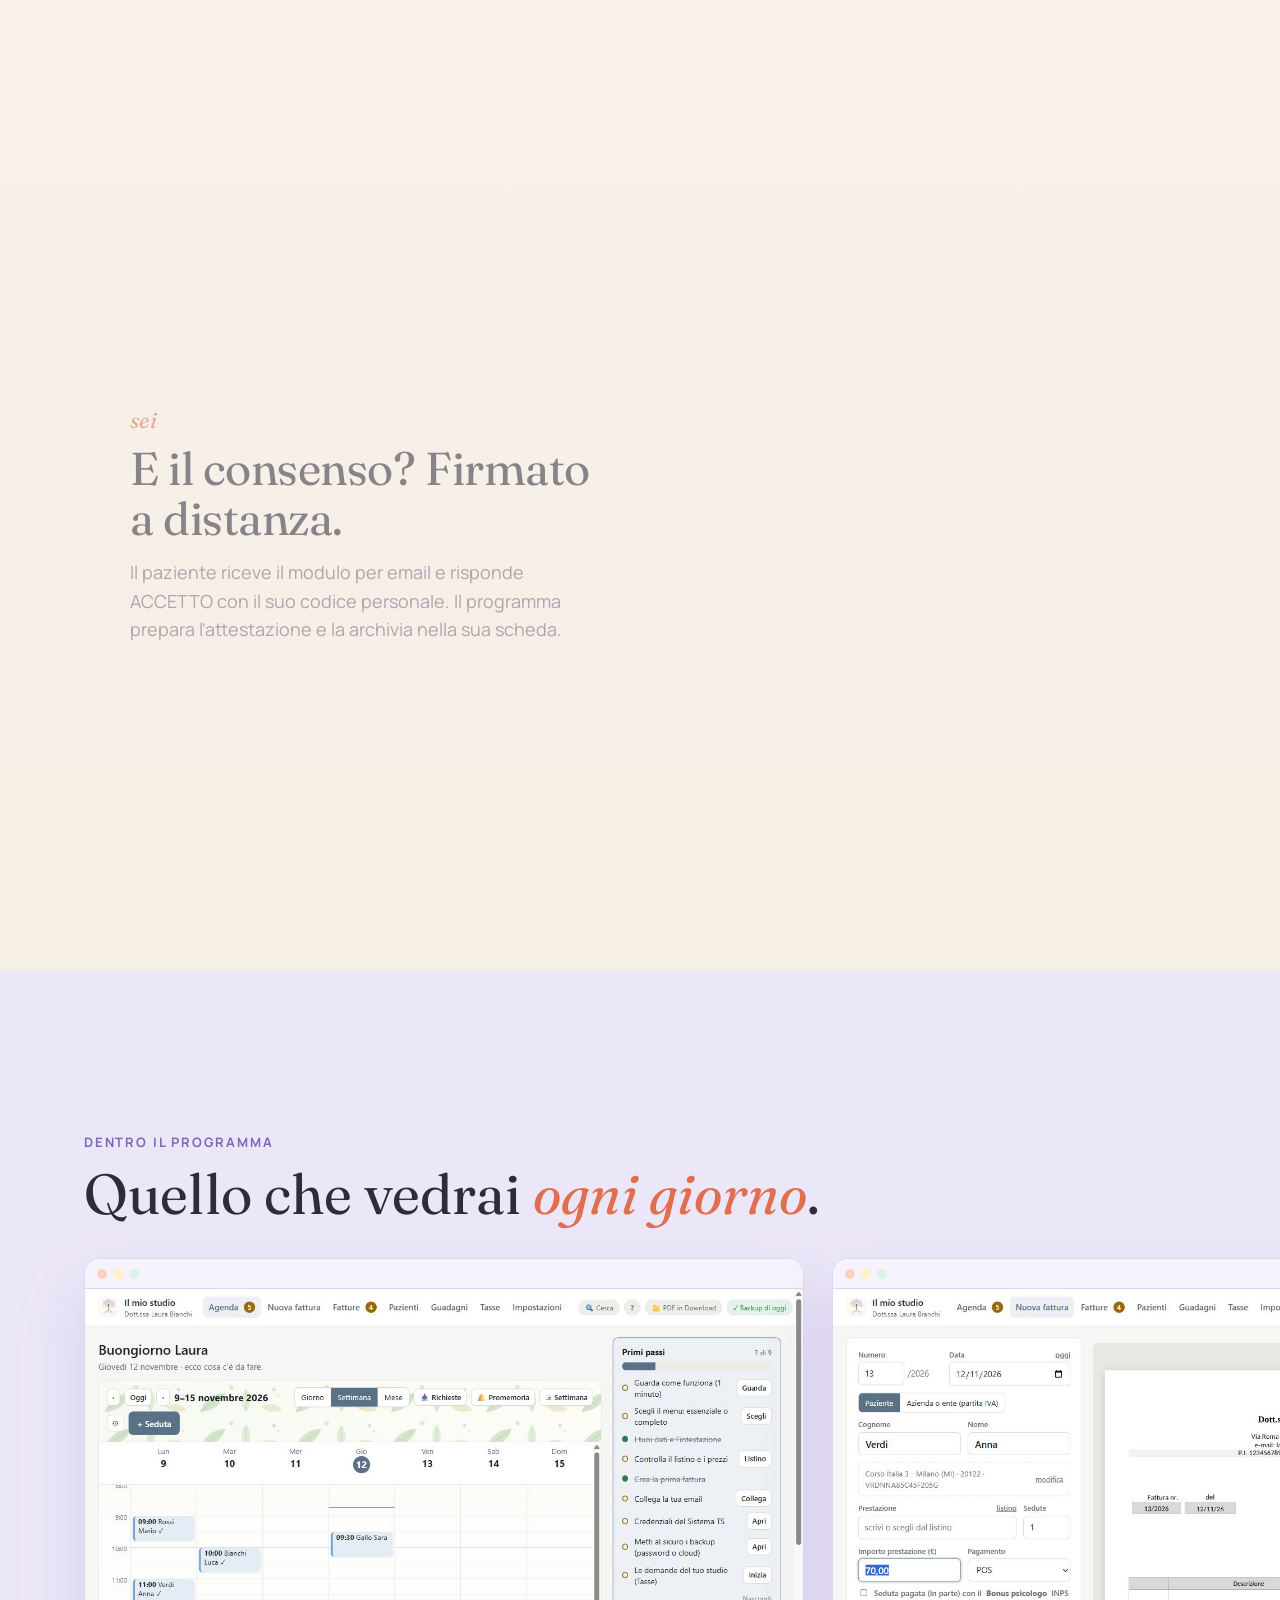
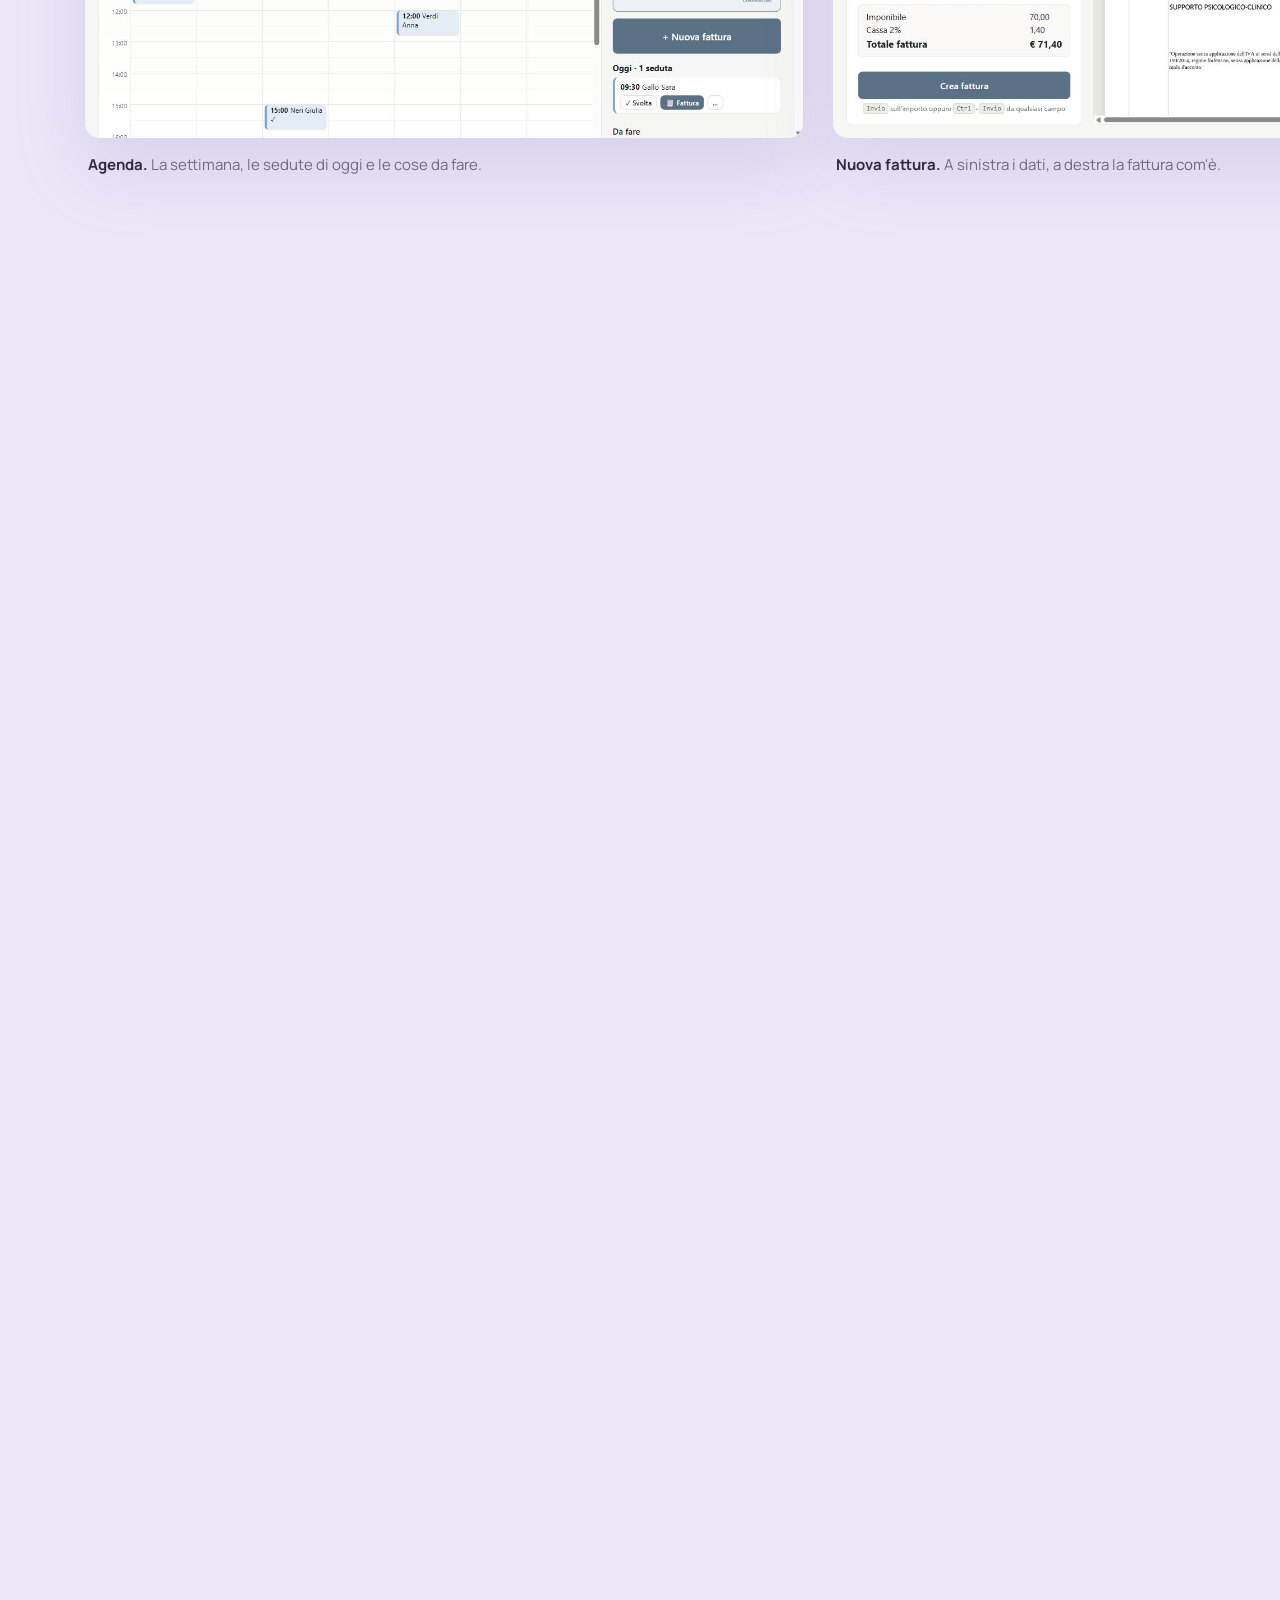
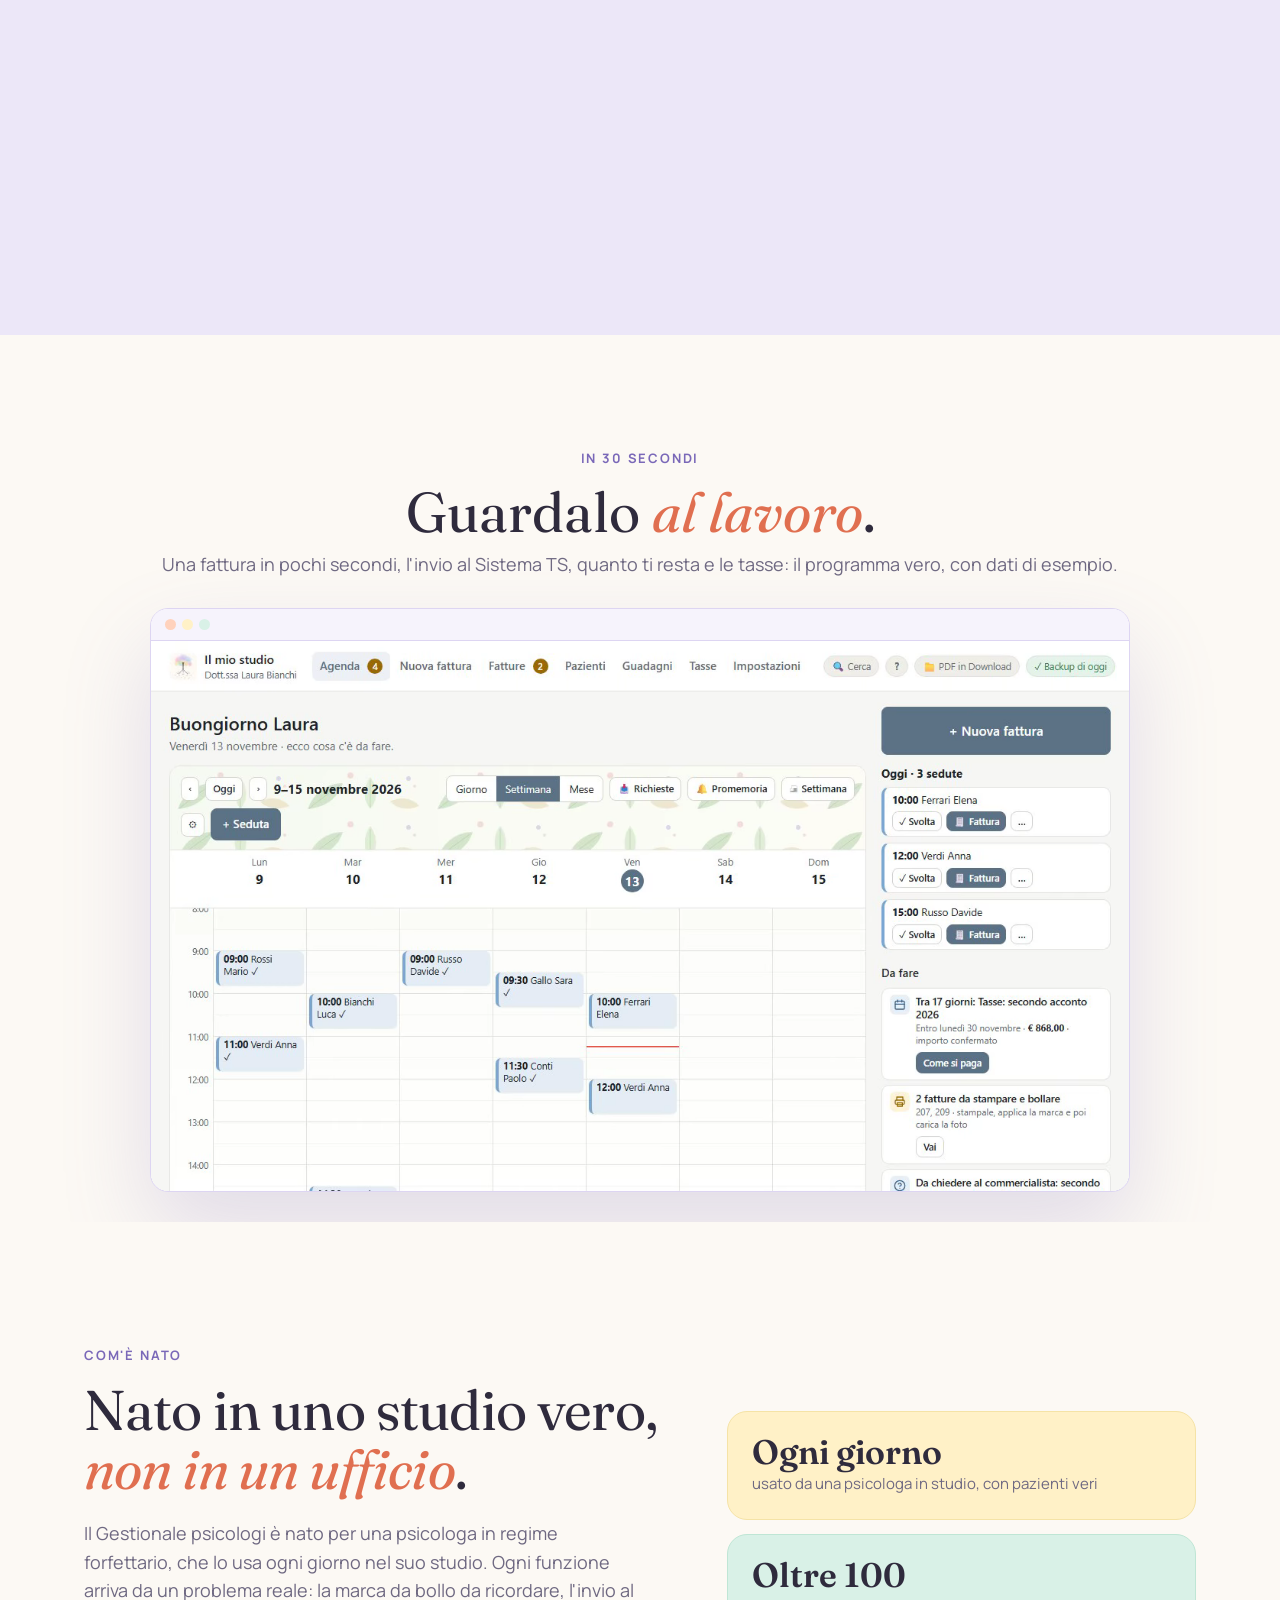
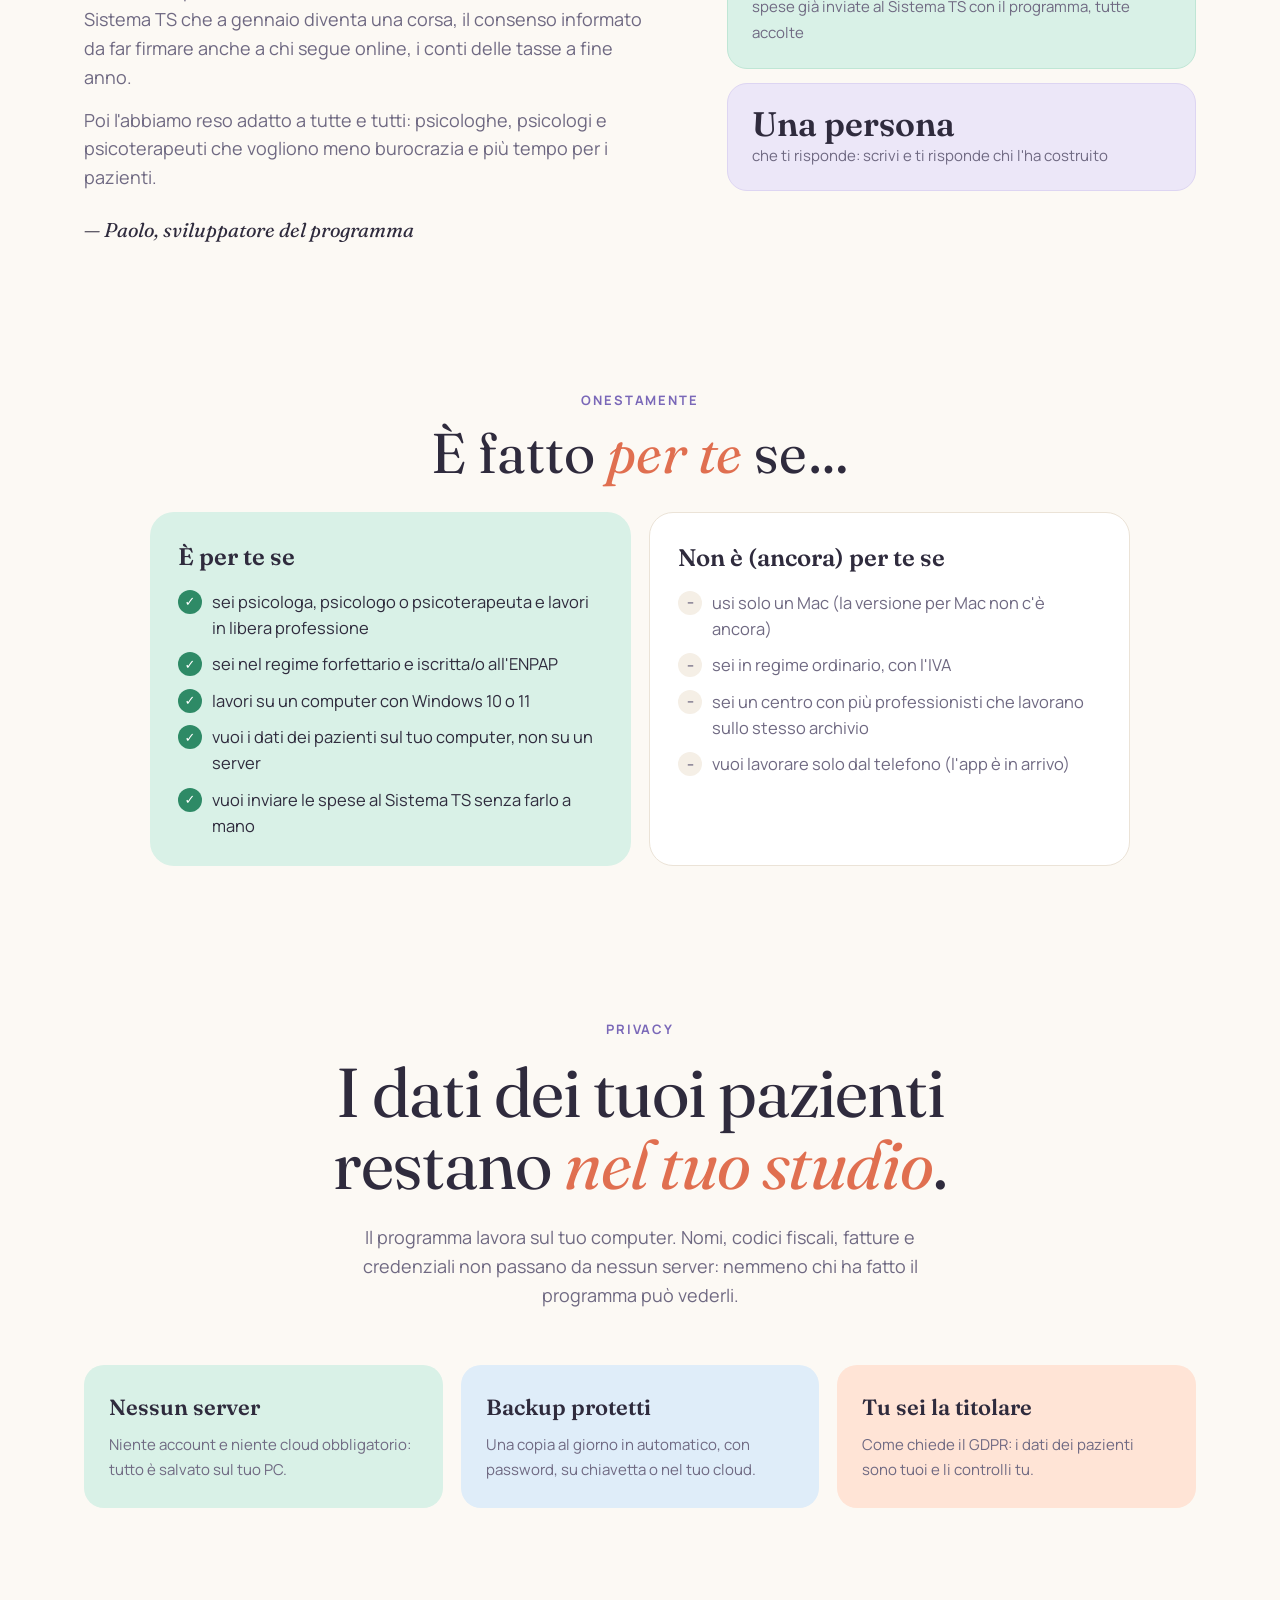
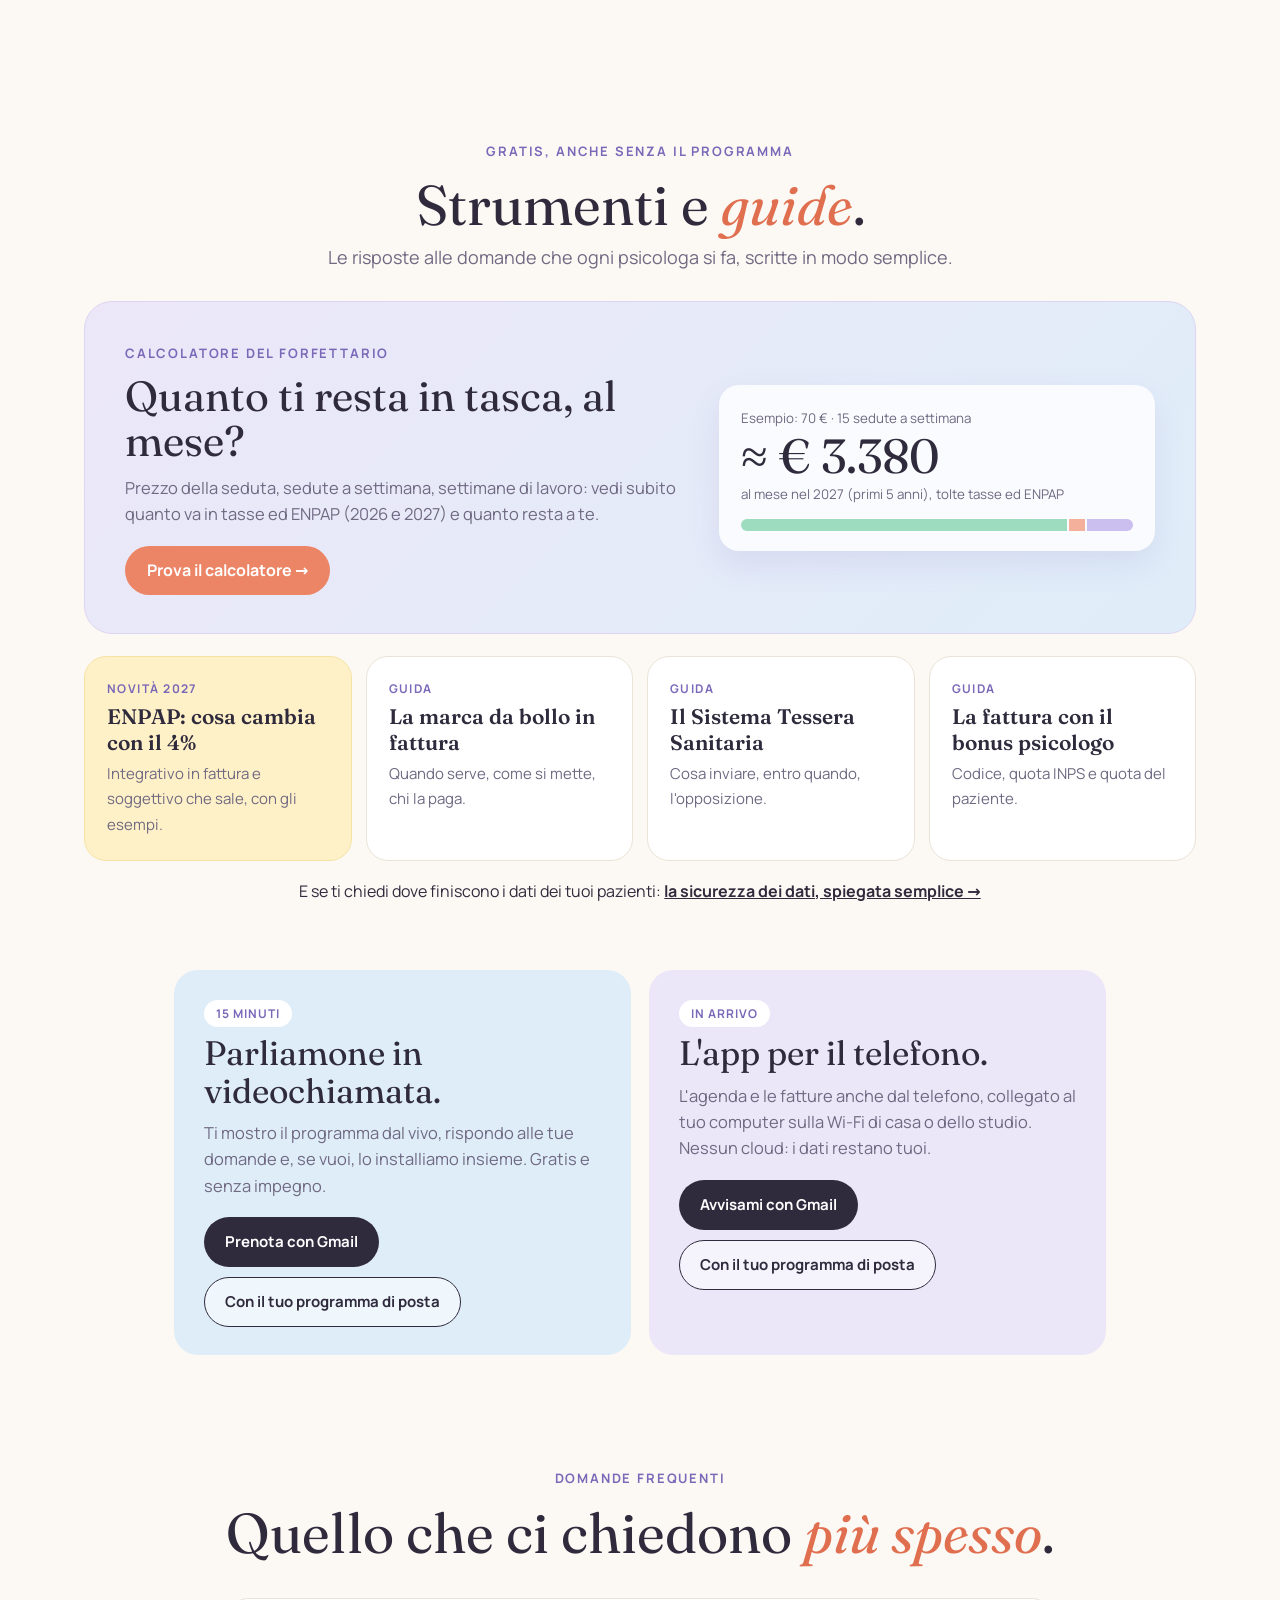
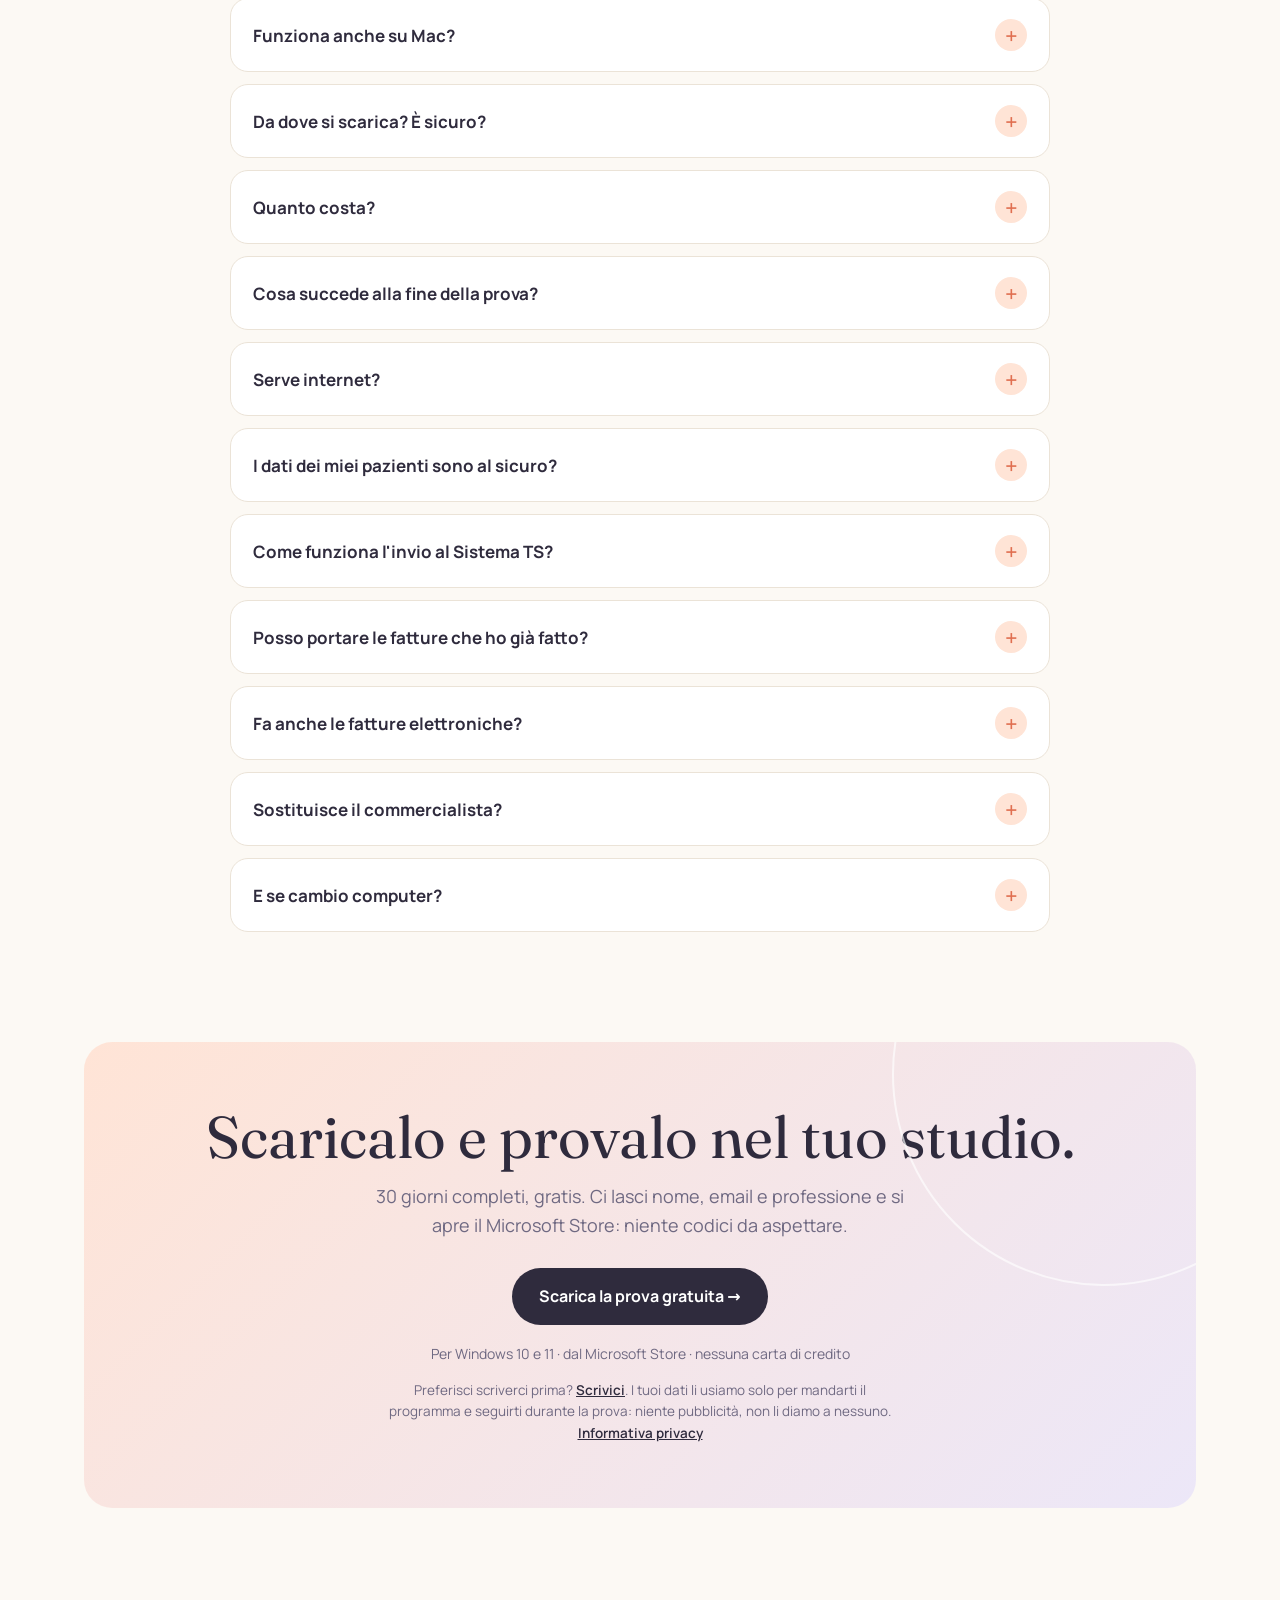
==== commit f69f6df8: "Ritocchi: fascia novità, pulsante Microsoft Store, calcolatore pastello" ====
--- a/index.html
+++ b/index.html
@@ -390,13 +390,15 @@
 /* ---------- telefono stretto: niente che sborda di lato ---------- */
 .filo-wrap{overflow-x:clip}
 /* ---------- novità, bollino, prova vera ---------- */
-.novita{display:inline-flex;align-items:center;gap:10px;flex-wrap:wrap;background:#fff;border:1px solid var(--pesca2);border-radius:999px;padding:7px 16px 7px 8px;font-size:14.5px;color:var(--ink);text-decoration:none;box-shadow:0 8px 22px #ec846622;margin-bottom:6px;transition:transform .2s}
+.novita{display:inline-flex;align-items:center;gap:14px;flex-wrap:wrap;background:#fff;border:1px solid var(--pesca2);border-radius:999px;padding:11px 26px 11px 11px;font-size:15.5px;line-height:1.4;color:var(--ink);text-decoration:none;box-shadow:0 8px 22px #ec846622;margin-bottom:6px;transition:transform .2s}
 .novita:hover{transform:translateY(-2px)}
-.novita b{background:var(--filo);color:#fff;border-radius:999px;padding:3px 10px;font-size:12px;letter-spacing:.06em;text-transform:uppercase}
+.novita b{background:var(--filo);color:#fff;border-radius:999px;padding:5px 13px;font-size:12.5px;letter-spacing:.06em;text-transform:uppercase}
 .novita span{color:var(--filo2);font-weight:700}
-.badge-store{display:inline-flex;align-items:center;transition:transform .2s}
-.badge-store:hover{transform:translateY(-2px)}
-.badge-store img{height:52px;width:auto;display:block}
+.btn-store{background:var(--ink);color:#fff}
+.btn-store:hover{background:#433d57}
+.btn-store svg{flex:none;width:22px;height:22px}
+.btn-store small{display:block;font-size:11px;font-weight:600;opacity:.75;line-height:1;margin-bottom:2px}
+.btn-store span{display:block;line-height:1.1;text-align:left}
 .vera{display:flex;align-items:center;gap:10px;margin:22px 0 0;color:var(--muted);font-size:15.5px;max-width:620px}
 .vera i{flex:none;width:26px;height:26px;border-radius:50%;background:var(--verde);color:#fff;display:grid;place-items:center;font-style:normal;font-weight:800;font-size:14px}
 .vera b{color:var(--ink)}
@@ -436,13 +438,13 @@
 .strumenti h2{font-family:var(--serif);font-weight:400;font-size:clamp(34px,4.4vw,56px);line-height:1.06;margin:12px 0 8px}
 .strumenti h2 em{color:var(--filo2)}
 .strumenti .testa-s p{color:var(--muted);font-size:18px;margin:0}
-.calc-banda{display:grid;grid-template-columns:1.3fr 1fr;gap:28px;align-items:center;background:var(--ink);color:#fff;border-radius:28px;padding:38px 40px;margin-bottom:22px;text-decoration:none;transition:transform .2s}
+.calc-banda{display:grid;grid-template-columns:1.3fr 1fr;gap:28px;align-items:center;background:linear-gradient(135deg,var(--lav),var(--cielo));color:var(--ink);border:1px solid var(--lav2);border-radius:28px;padding:38px 40px;margin-bottom:22px;text-decoration:none;transition:transform .2s}
 .calc-banda:hover{transform:translateY(-3px)}
-.calc-banda .eyebrow{color:#cfc6f2}
+.calc-banda .eyebrow{color:var(--viola)}
 .calc-banda h3{font-family:var(--serif);font-weight:400;font-size:clamp(28px,3.4vw,42px);line-height:1.08;margin:8px 0 10px}
-.calc-banda p{color:#ddd8ee;margin:0 0 18px;font-size:16.5px}
-.calc-banda .finto{background:#ffffff12;border-radius:20px;padding:20px 22px}
-.calc-banda .finto small{color:#cfc6f2}
+.calc-banda p{color:var(--muted);margin:0 0 18px;font-size:16.5px}
+.calc-banda .finto{background:#ffffffcc;border-radius:20px;padding:20px 22px;box-shadow:0 14px 30px #7a68b81f}
+.calc-banda .finto small{color:var(--muted)}
 .calc-banda .finto b{display:block;font-family:var(--serif);font-size:48px;font-weight:400;line-height:1.05}
 .calc-banda .finto .bar{display:flex;height:12px;border-radius:7px;overflow:hidden;gap:2px;margin-top:12px}
 .calc-banda .finto .bar i{display:block}
@@ -472,8 +474,8 @@
 .contatti .pill{display:inline-block;background:#fff;color:var(--viola);border-radius:999px;padding:4px 12px;font-size:12px;font-weight:700;letter-spacing:.08em;text-transform:uppercase}
 /* telefono: in fondo, così vince sulle regole sopra */
 .nav .btn{white-space:nowrap}
-@media(max-width:560px){.novita{border-radius:18px;font-size:13.5px;line-height:1.4;padding:9px 12px;gap:6px 8px}.novita b{font-size:11px}}
-@media(max-width:430px){.nav{gap:10px}.wrap{padding:0 16px}.logo span{font-size:15px}.nav .btn{display:none}.badge-store img{height:48px}.hero{padding-top:96px}}
+@media(max-width:560px){.novita{border-radius:20px;font-size:14.5px;line-height:1.45;padding:14px 18px;gap:8px 10px}.novita b{font-size:11.5px}}
+@media(max-width:430px){.nav{gap:10px}.wrap{padding:0 16px}.logo span{font-size:15px}.nav .btn{display:none}.hero{padding-top:96px}}
 </style>
 <link rel="stylesheet" href="comune.css?v=20261113b">
 </head>
@@ -505,7 +507,7 @@
     <p class="sub">Dalla prima seduta all'invio al <b>Sistema Tessera Sanitaria</b>: agenda, fatture, consensi, tasse ed ENPAP in un unico programma. <b>Sul tuo computer</b>, non su un server.</p>
     <div class="cta">
       <a class="btn btn-filo" href="#prova" data-scarica>Scarica gratis</a>
-      <a class="badge-store" href="https://apps.microsoft.com/detail/9P6MGWKBRBKK?hl=it-IT&amp;gl=IT" data-scarica aria-label="Scarica dal Microsoft Store"><img src="microsoft-store.svg" alt="Scarica da Microsoft Store" width="161" height="44"></a>
+      <a class="btn btn-store" href="https://apps.microsoft.com/detail/9P6MGWKBRBKK?hl=it-IT&amp;gl=IT" data-scarica><svg viewBox="0 0 24 24" aria-hidden="true"><path d="M5 8h14l-1 12H6L5 8z" fill="#fff" opacity=".95"/><path d="M9 8V6.5a3 3 0 0 1 6 0V8" stroke="#fff" stroke-width="1.8" fill="none"/><rect x="8.6" y="11" width="3" height="3" fill="#ec8466"/><rect x="12.4" y="11" width="3" height="3" fill="#7fd1ae"/><rect x="8.6" y="14.8" width="3" height="3" fill="#b7a8ea"/><rect x="12.4" y="14.8" width="3" height="3" fill="#f5d36b"/></svg><span><small>Scarica dal</small>Microsoft Store</span></a>
       <a class="btn btn-ghost" href="#racconto">Segui il filo ↓</a>
     </div>
     <p class="vera"><i>✓</i><span><b>Usato ogni giorno da una psicologa in studio</b> · oltre 100 fatture inviate al Sistema Tessera Sanitaria</span></p>
@@ -632,7 +634,7 @@
     <div class="testa-s"><span class="eyebrow">Gratis, anche senza il programma</span><h2>Strumenti e <em>guide</em>.</h2><p>Le risposte alle domande che ogni psicologa si fa, scritte in modo semplice.</p></div>
     <a class="calc-banda" href="calcolatore.html">
       <div><span class="eyebrow">Calcolatore del forfettario</span><h3>Quanto ti resta in tasca, al mese?</h3><p>Prezzo della seduta, sedute a settimana, settimane di lavoro: vedi subito quanto va in tasse ed ENPAP (2026 e 2027) e quanto resta a te.</p><span class="vai">Prova il calcolatore →</span></div>
-      <div class="finto"><small>Esempio: 70 € · 15 sedute a settimana</small><b>≈ € 3.380</b><small>al mese nel 2027 (primi 5 anni), tolte tasse ed ENPAP</small><div class="bar"><i style="width:84%;background:#7fd1ae"></i><i style="width:4%;background:#ec8466"></i><i style="width:12%;background:#b7a8ea"></i></div></div>
+      <div class="finto"><small>Esempio: 70 € · 15 sedute a settimana</small><b>≈ € 3.380</b><small>al mese nel 2027 (primi 5 anni), tolte tasse ed ENPAP</small><div class="bar"><i style="width:84%;background:#9ddcbf"></i><i style="width:4%;background:#f4b09b"></i><i style="width:12%;background:#cbbff0"></i></div></div>
     </a>
     <div class="guide">
       <a href="guida-enpap-2027.html"><small>Novità 2027</small><b>ENPAP: cosa cambia con il 4%</b><span>Integrativo in fattura e soggettivo che sale, con gli esempi.</span></a>
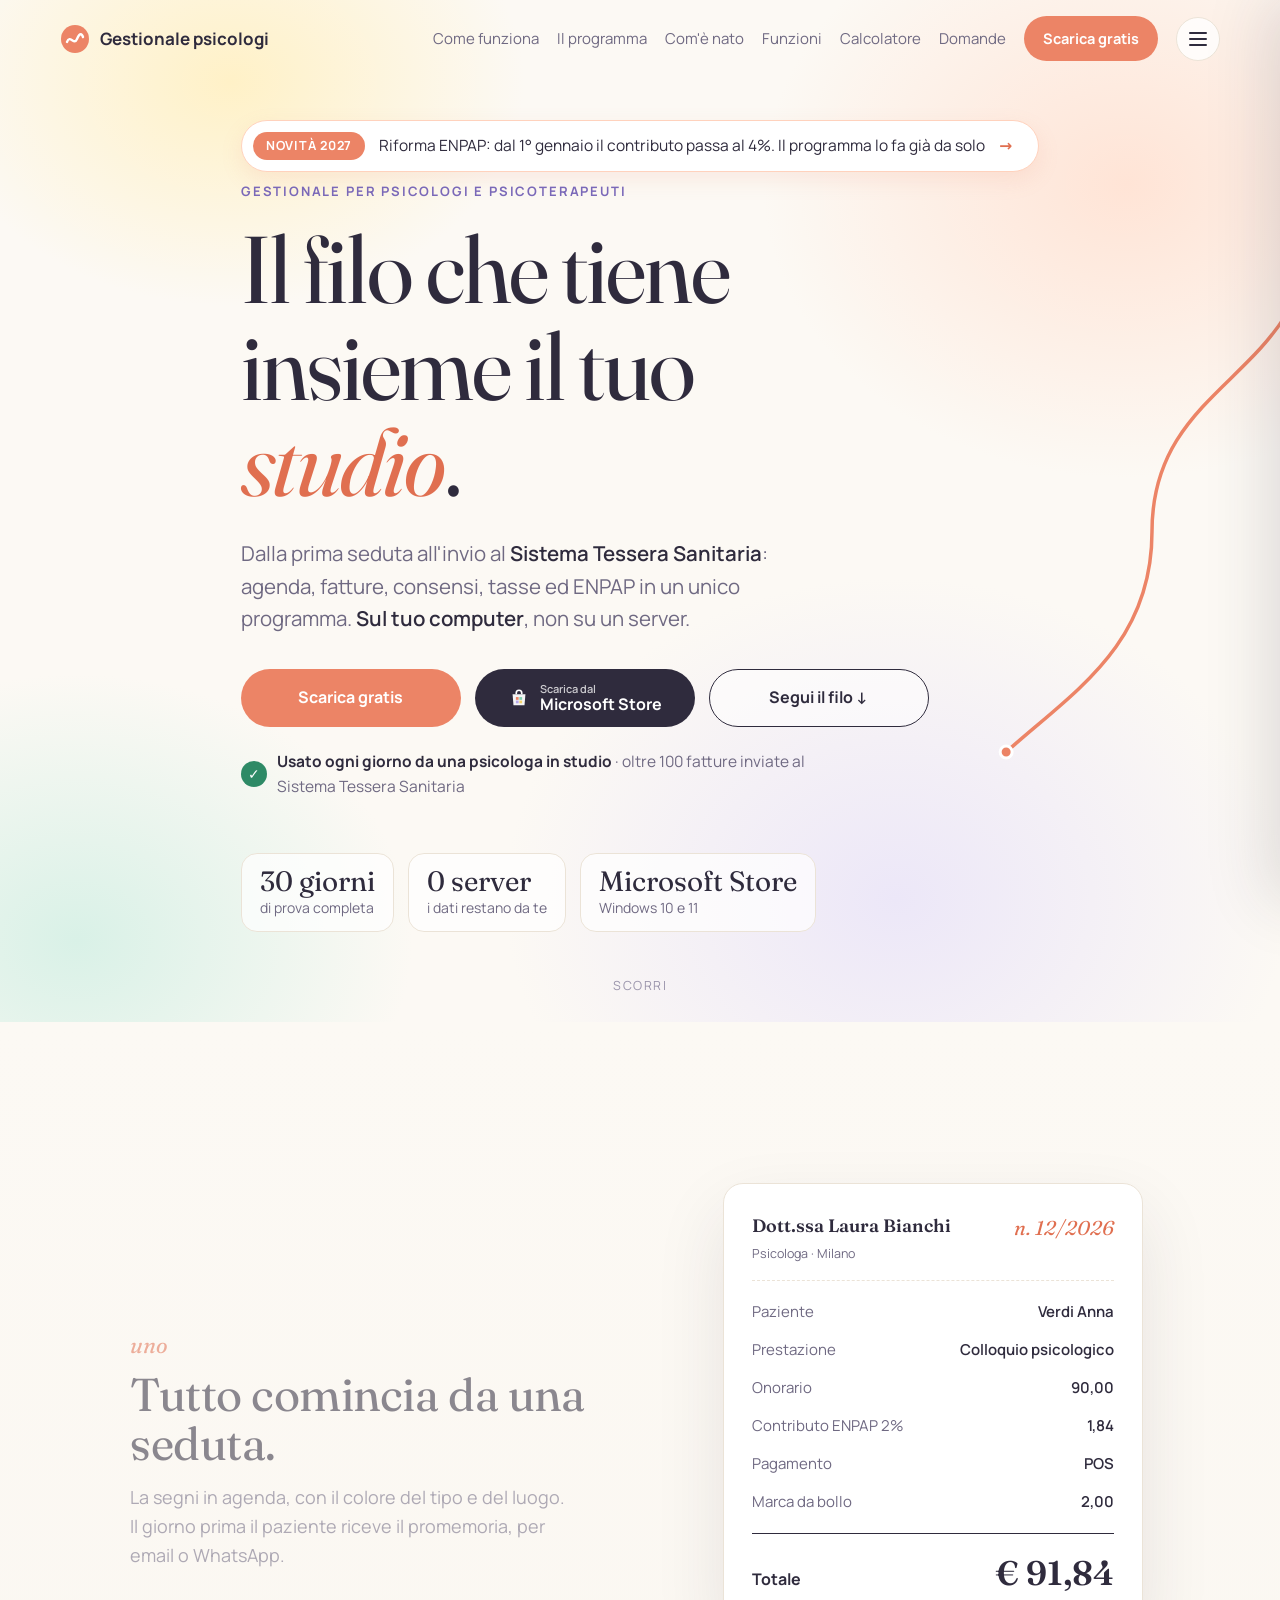
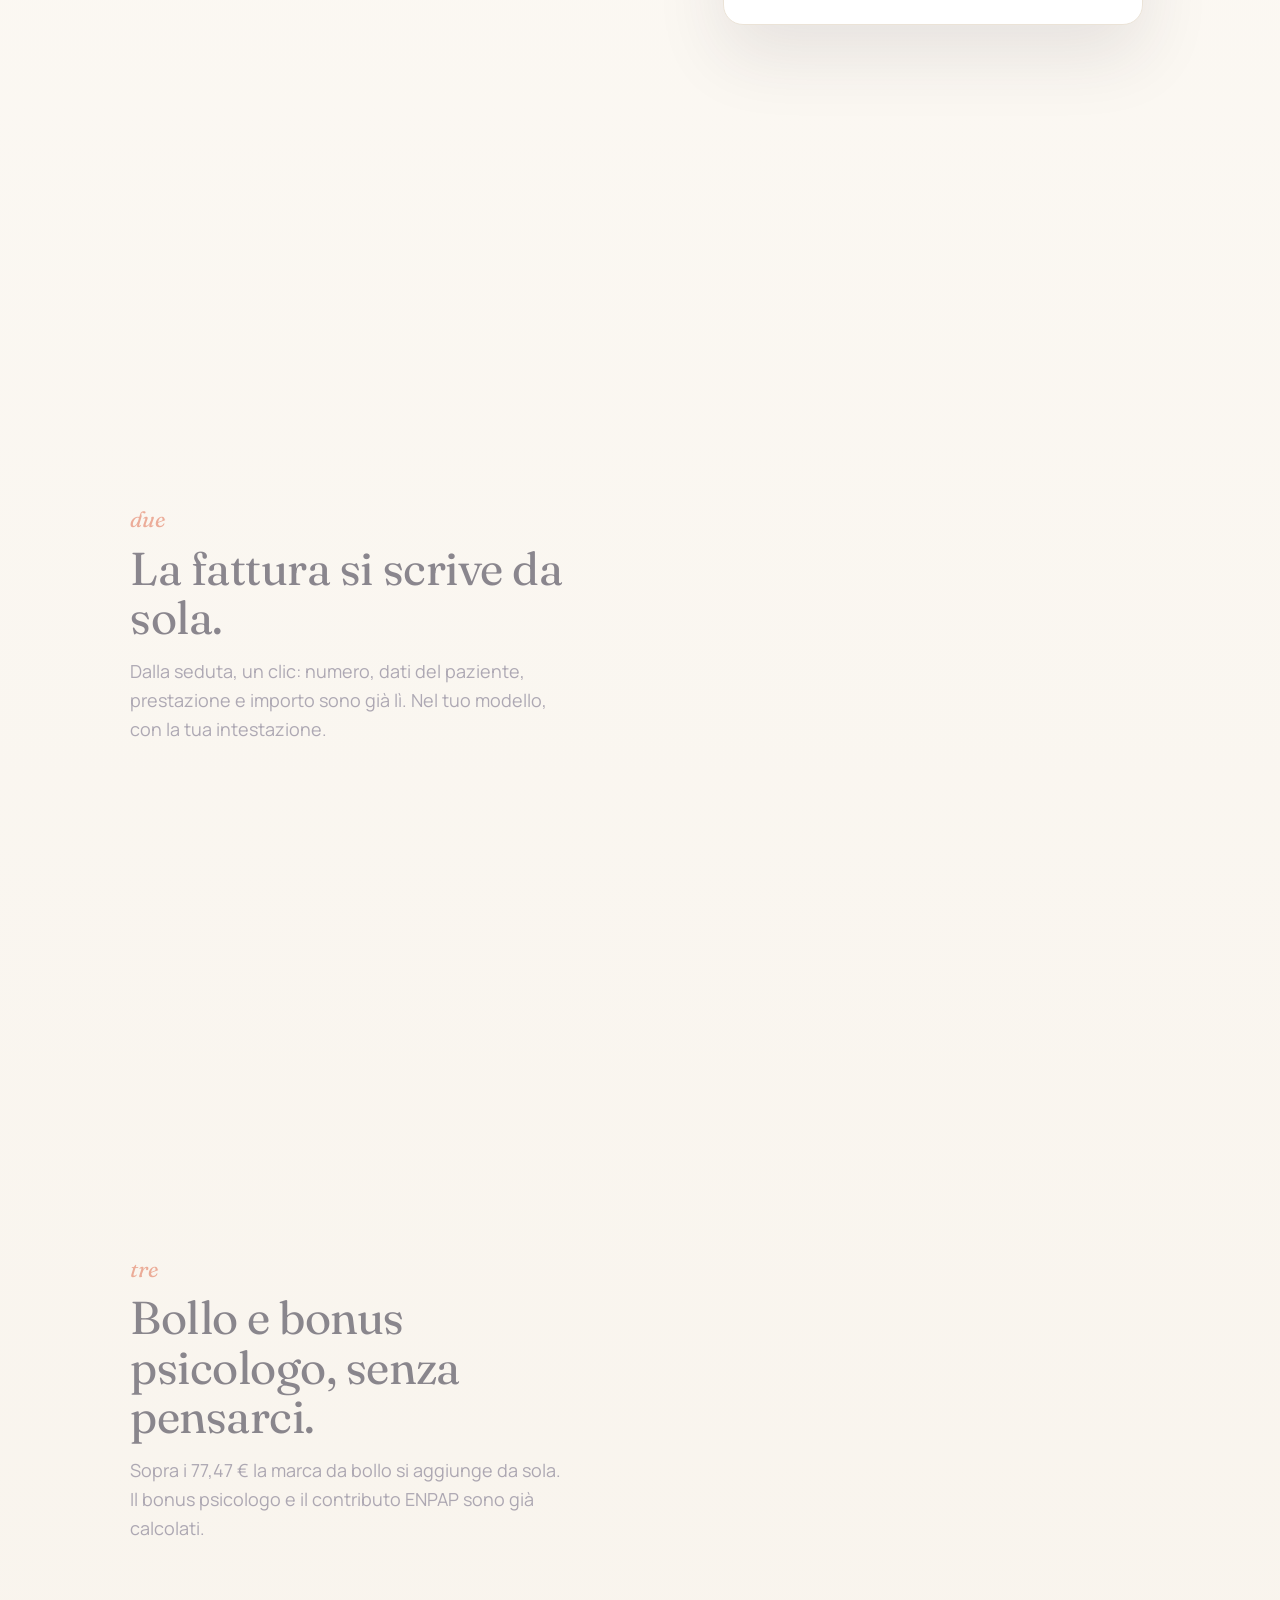
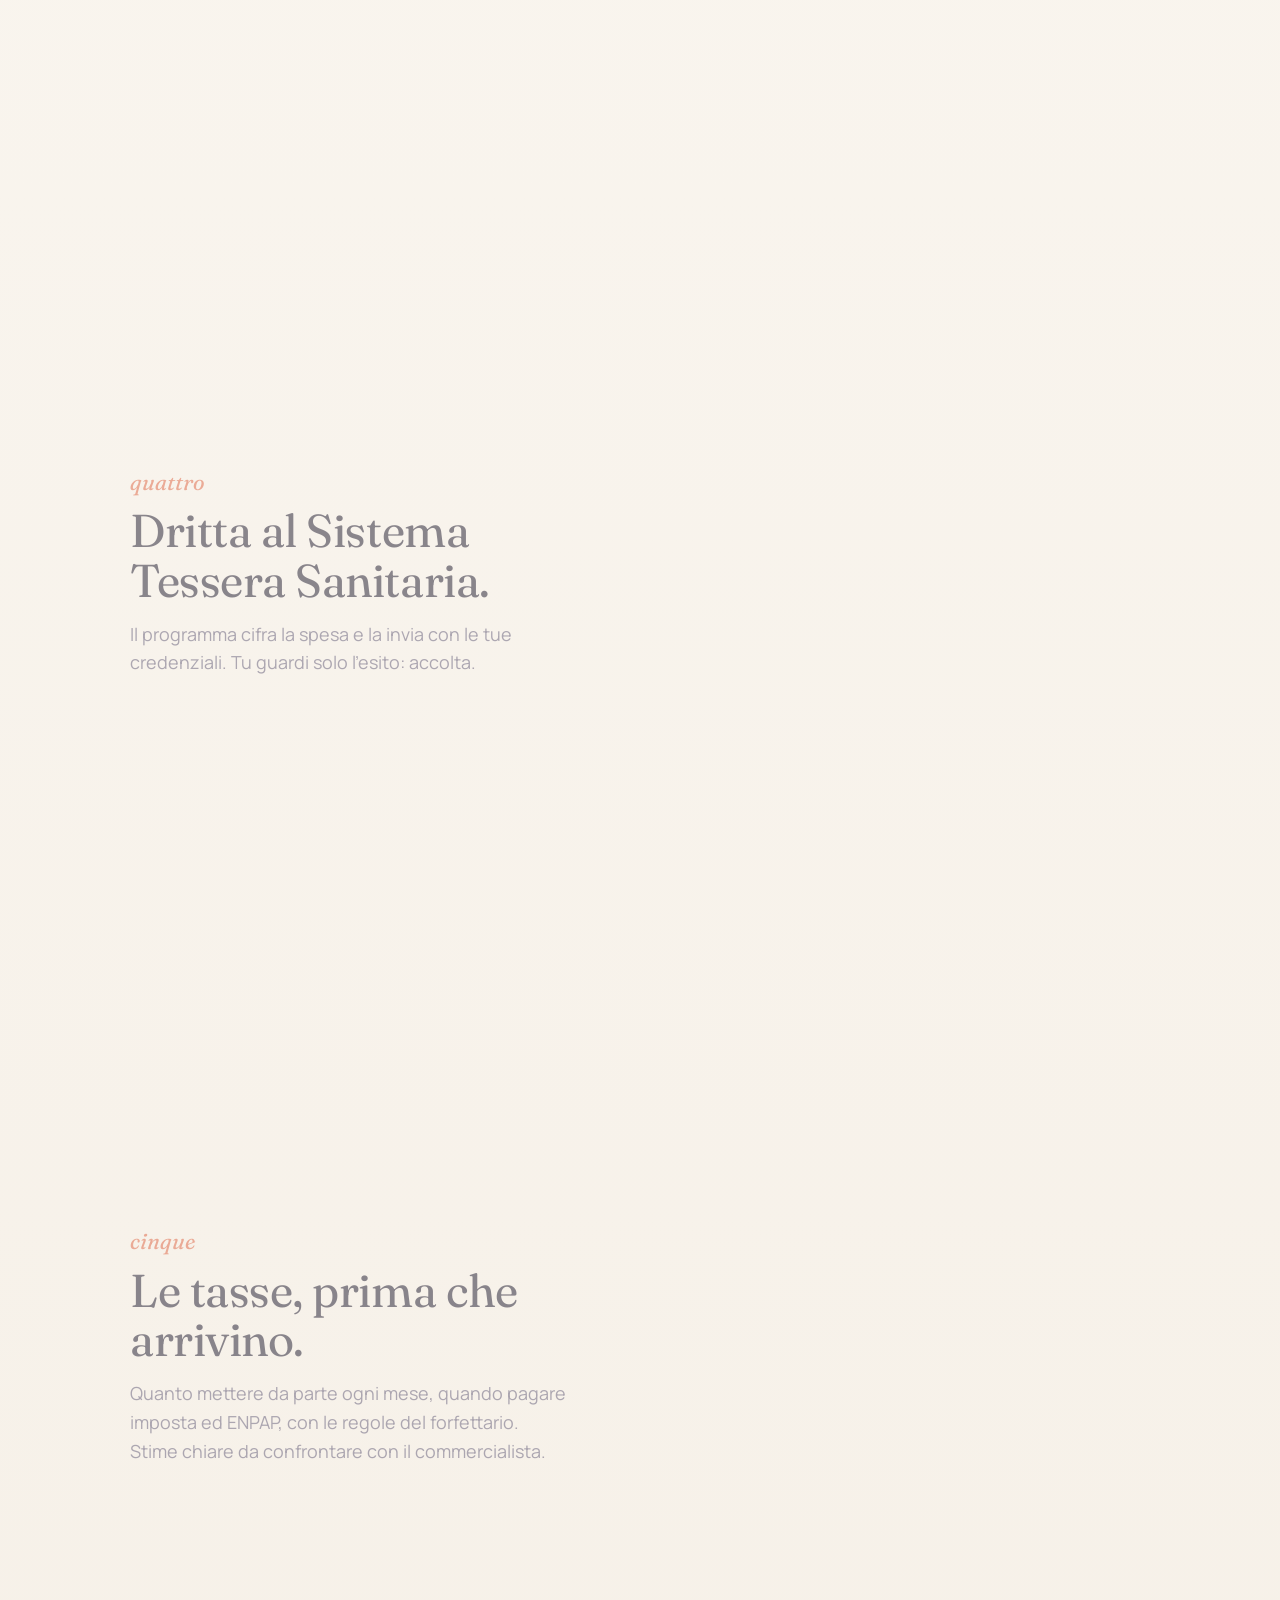
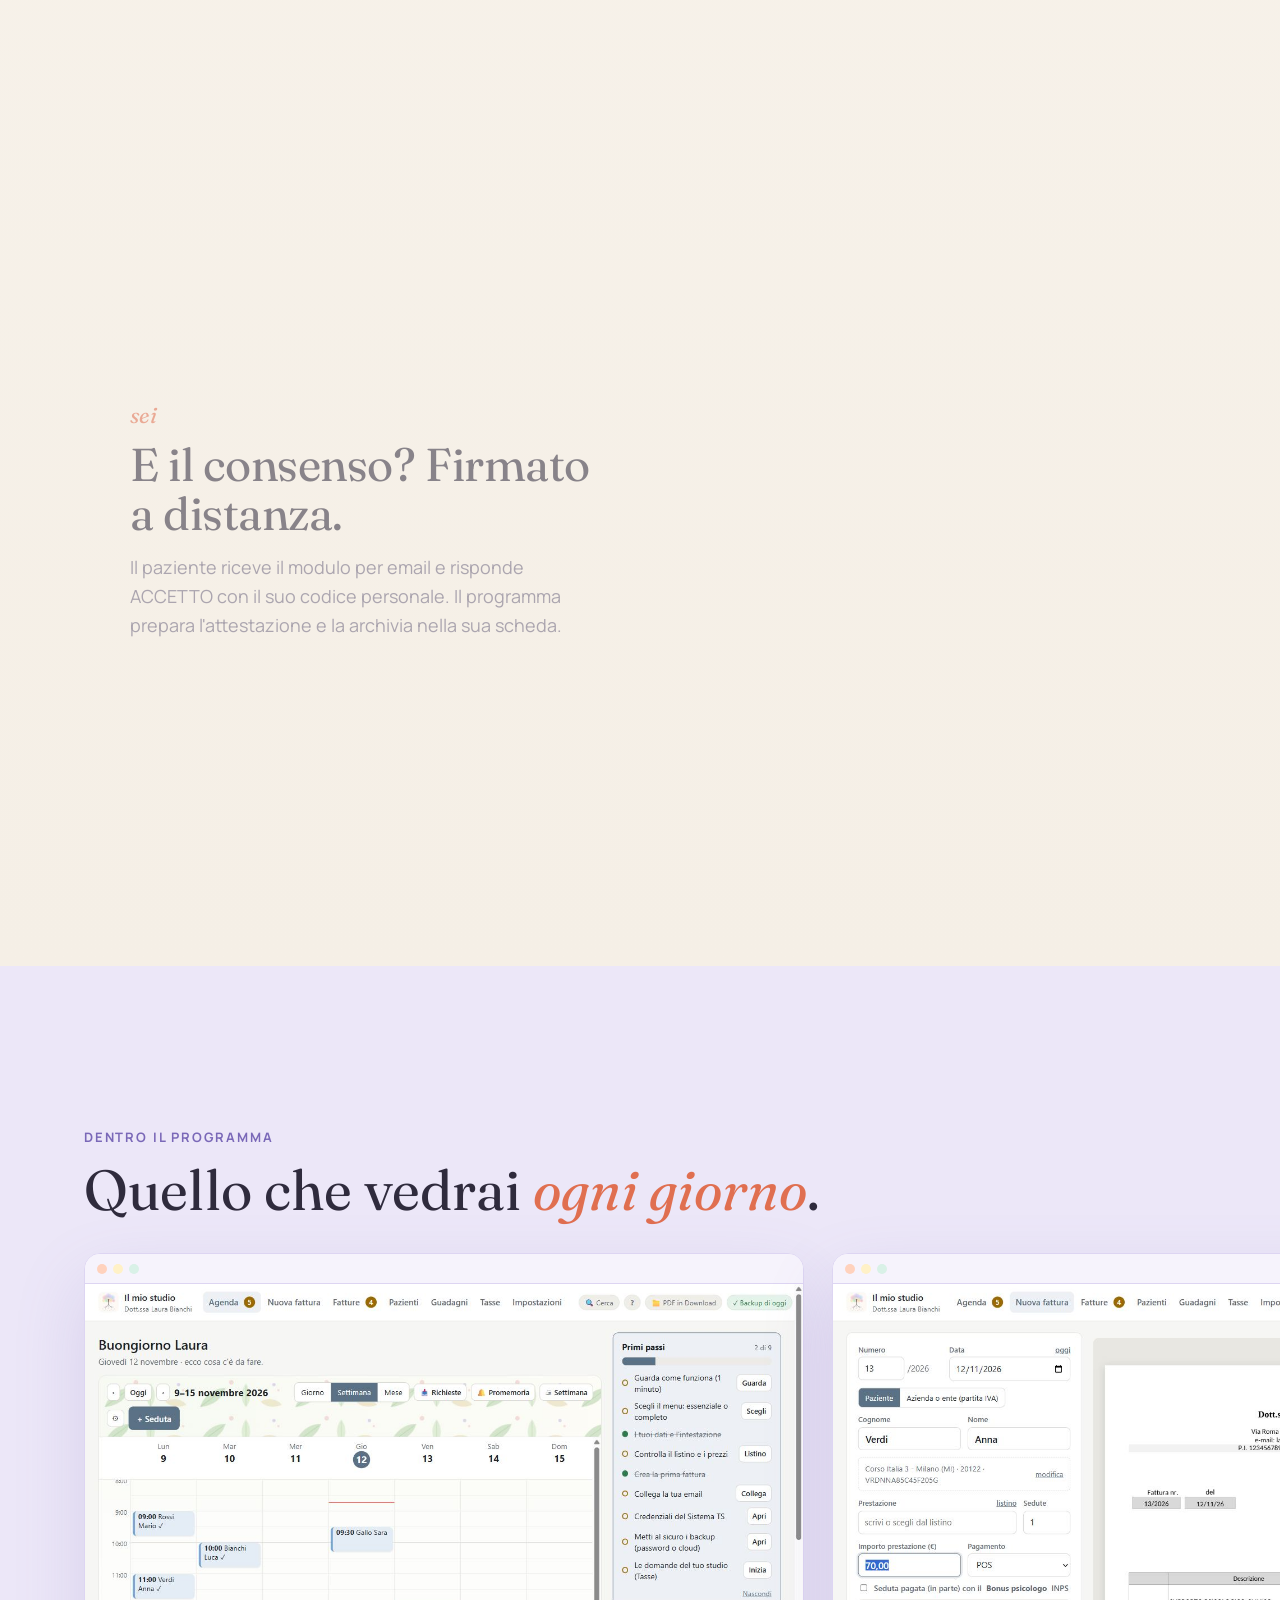
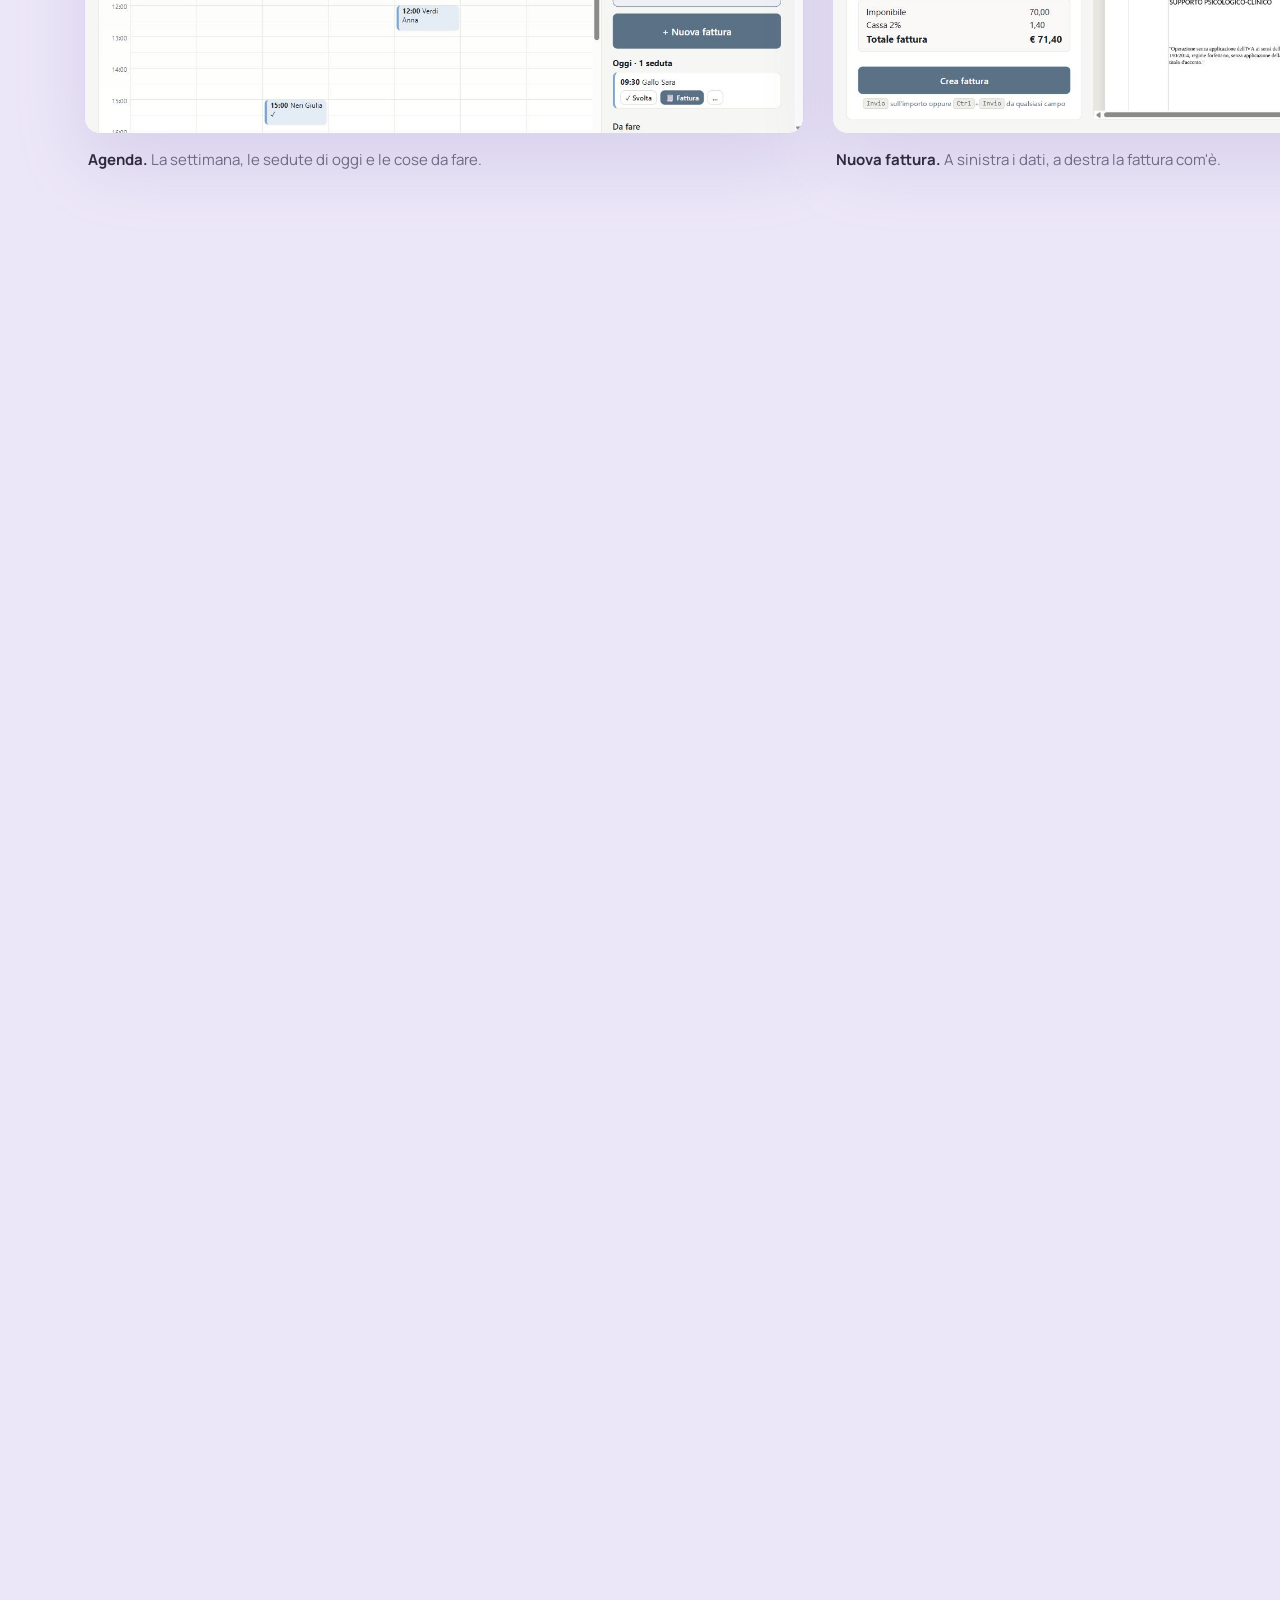
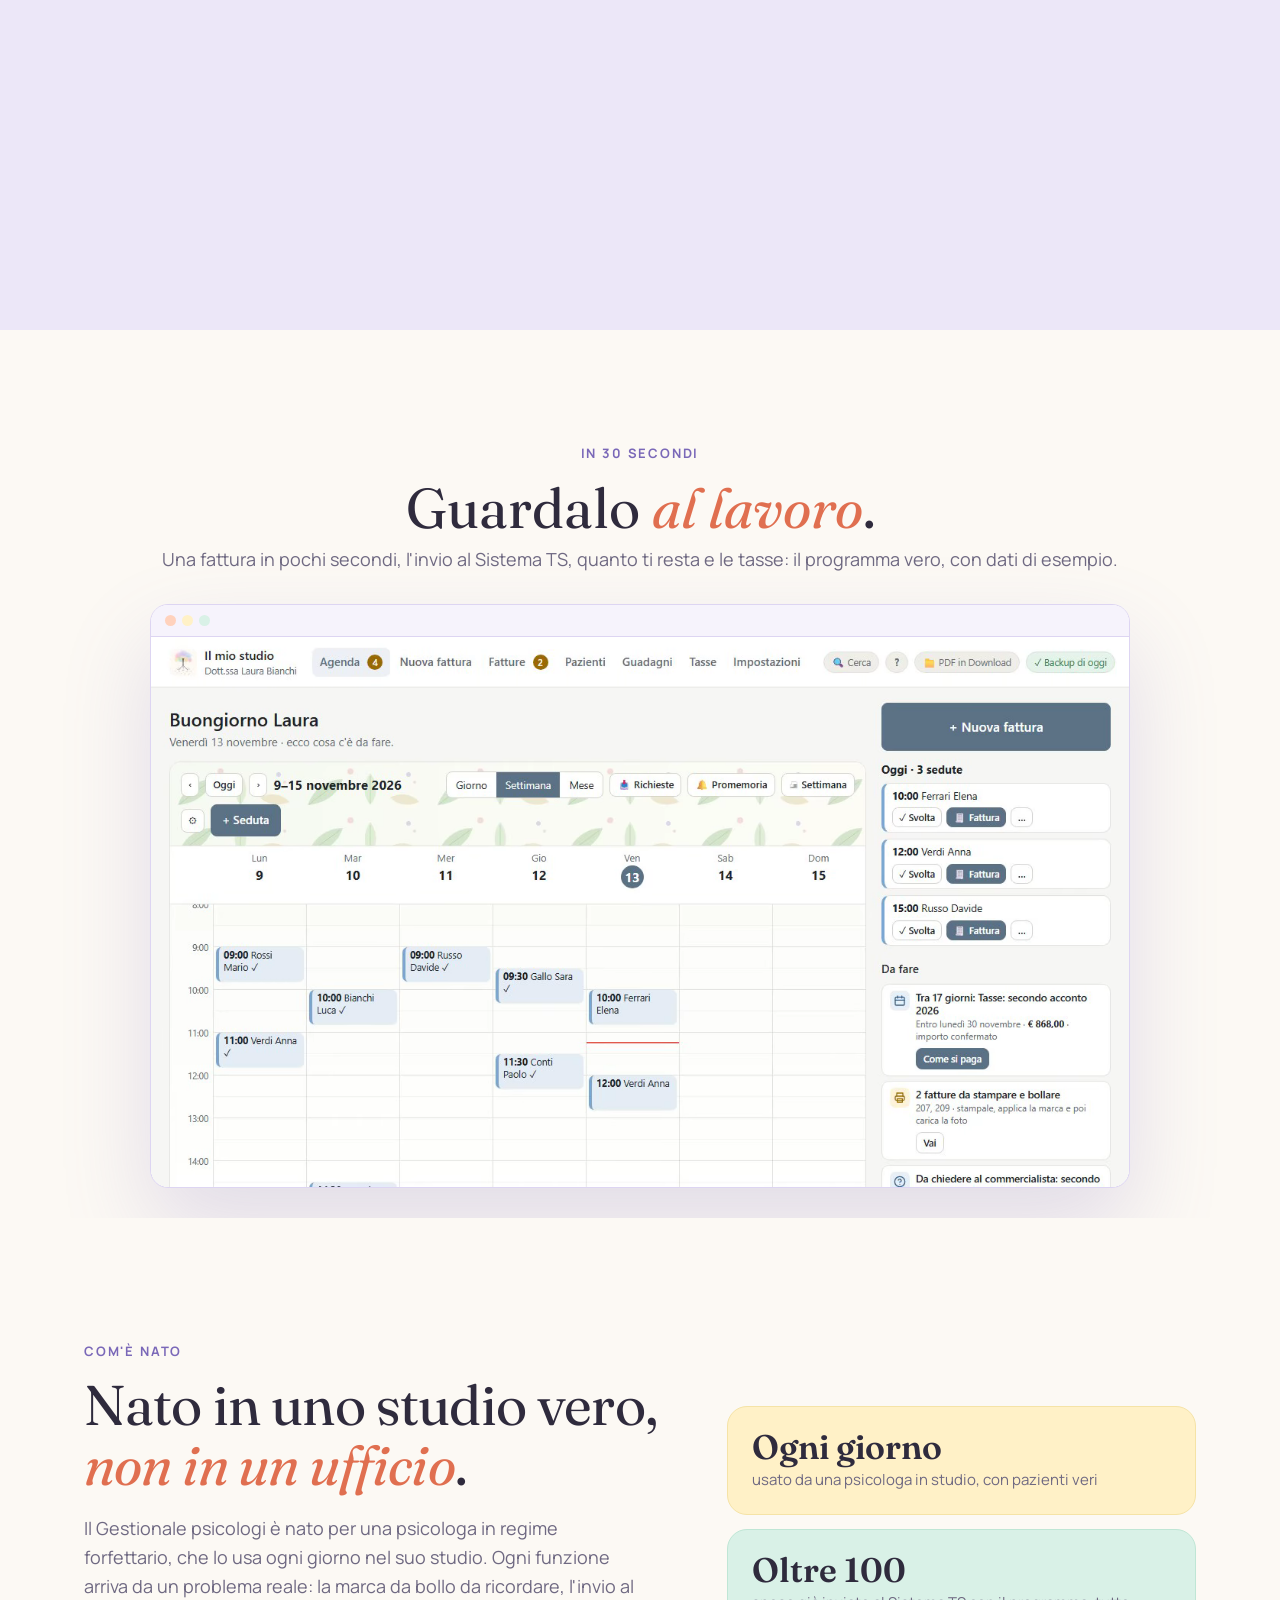
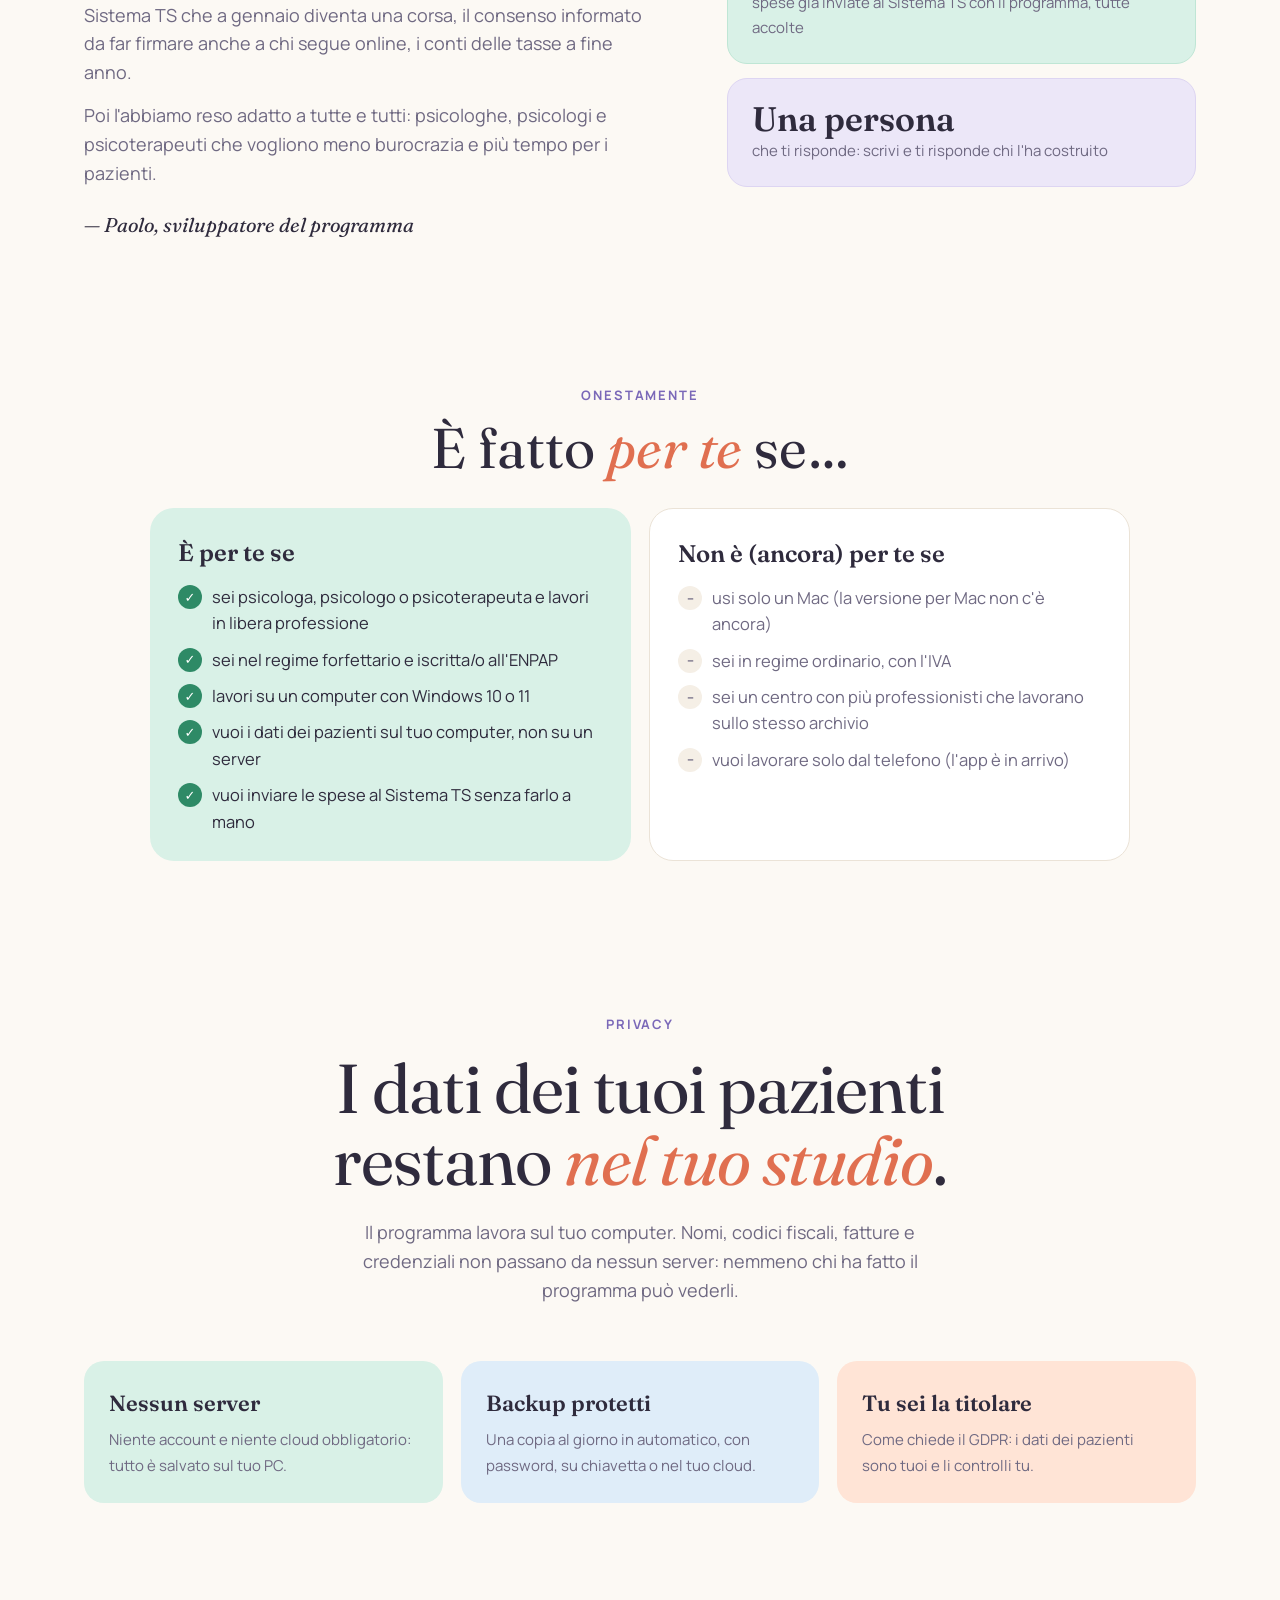
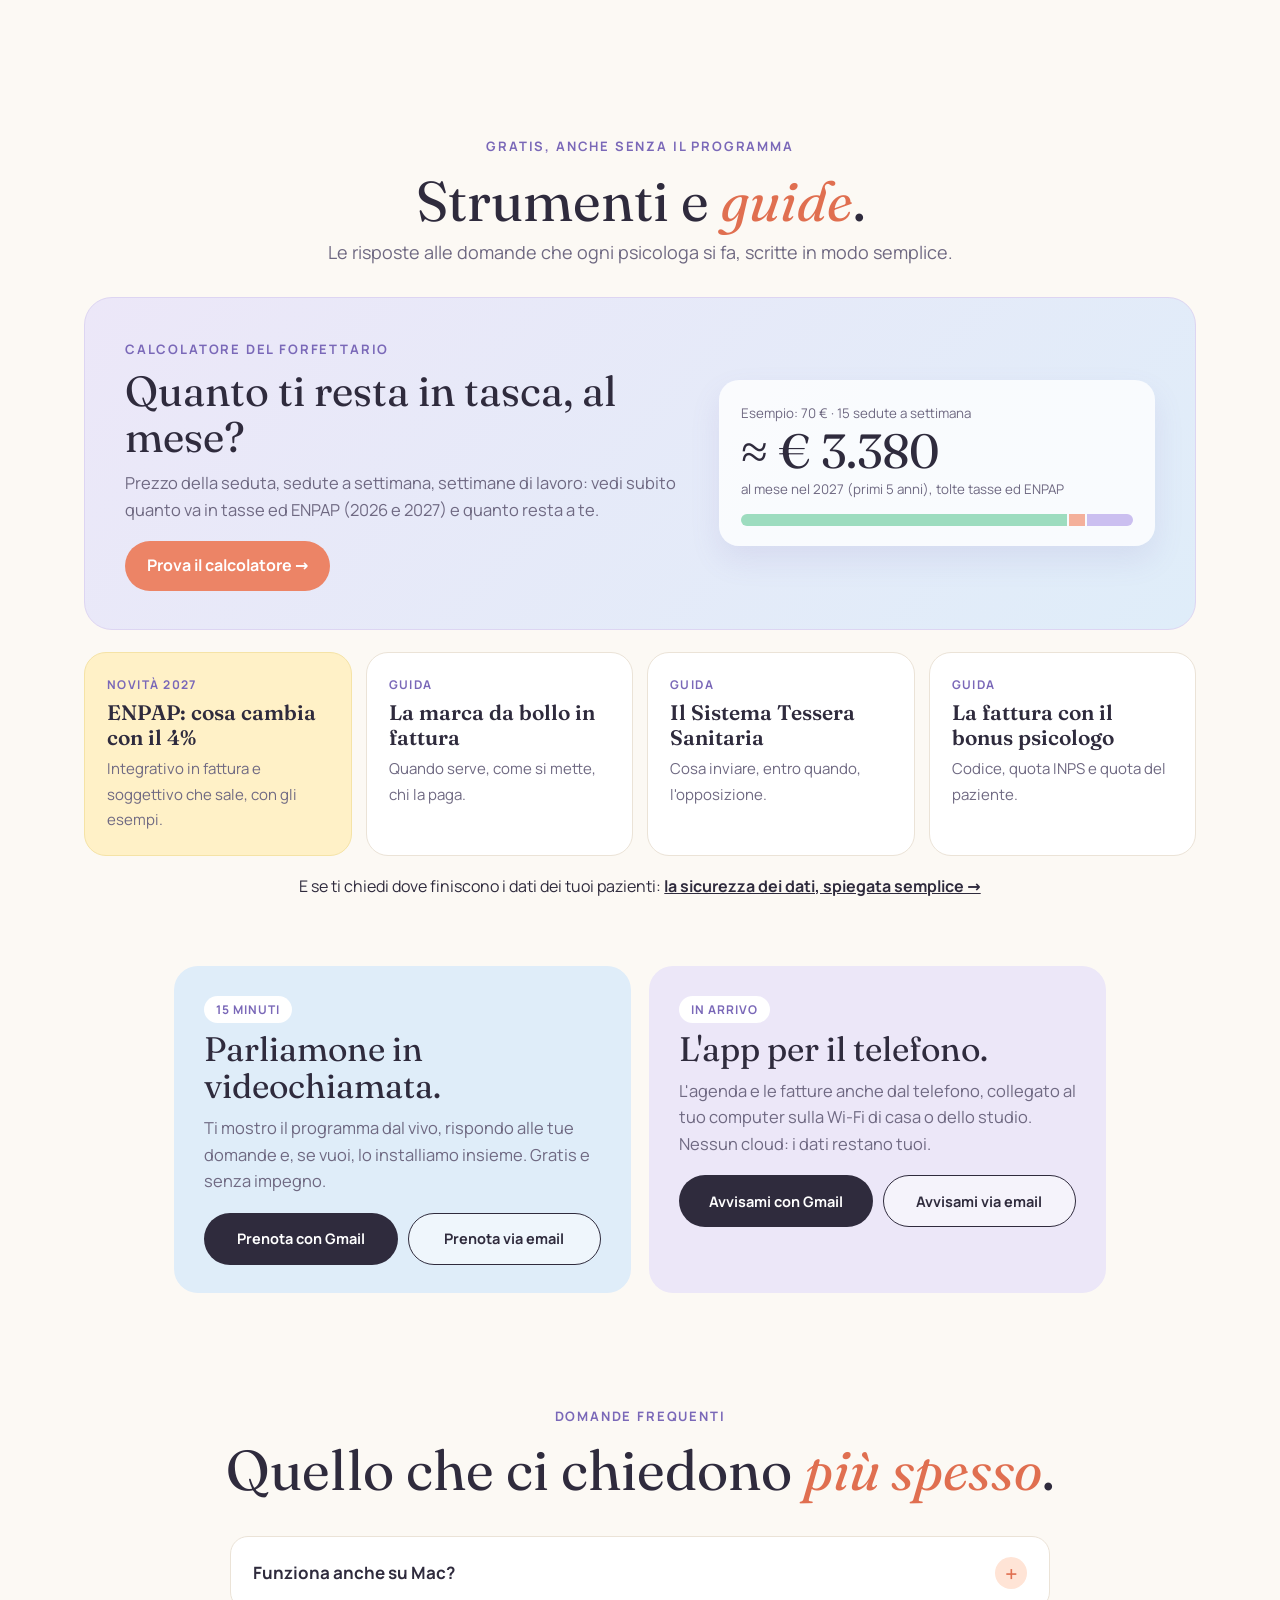
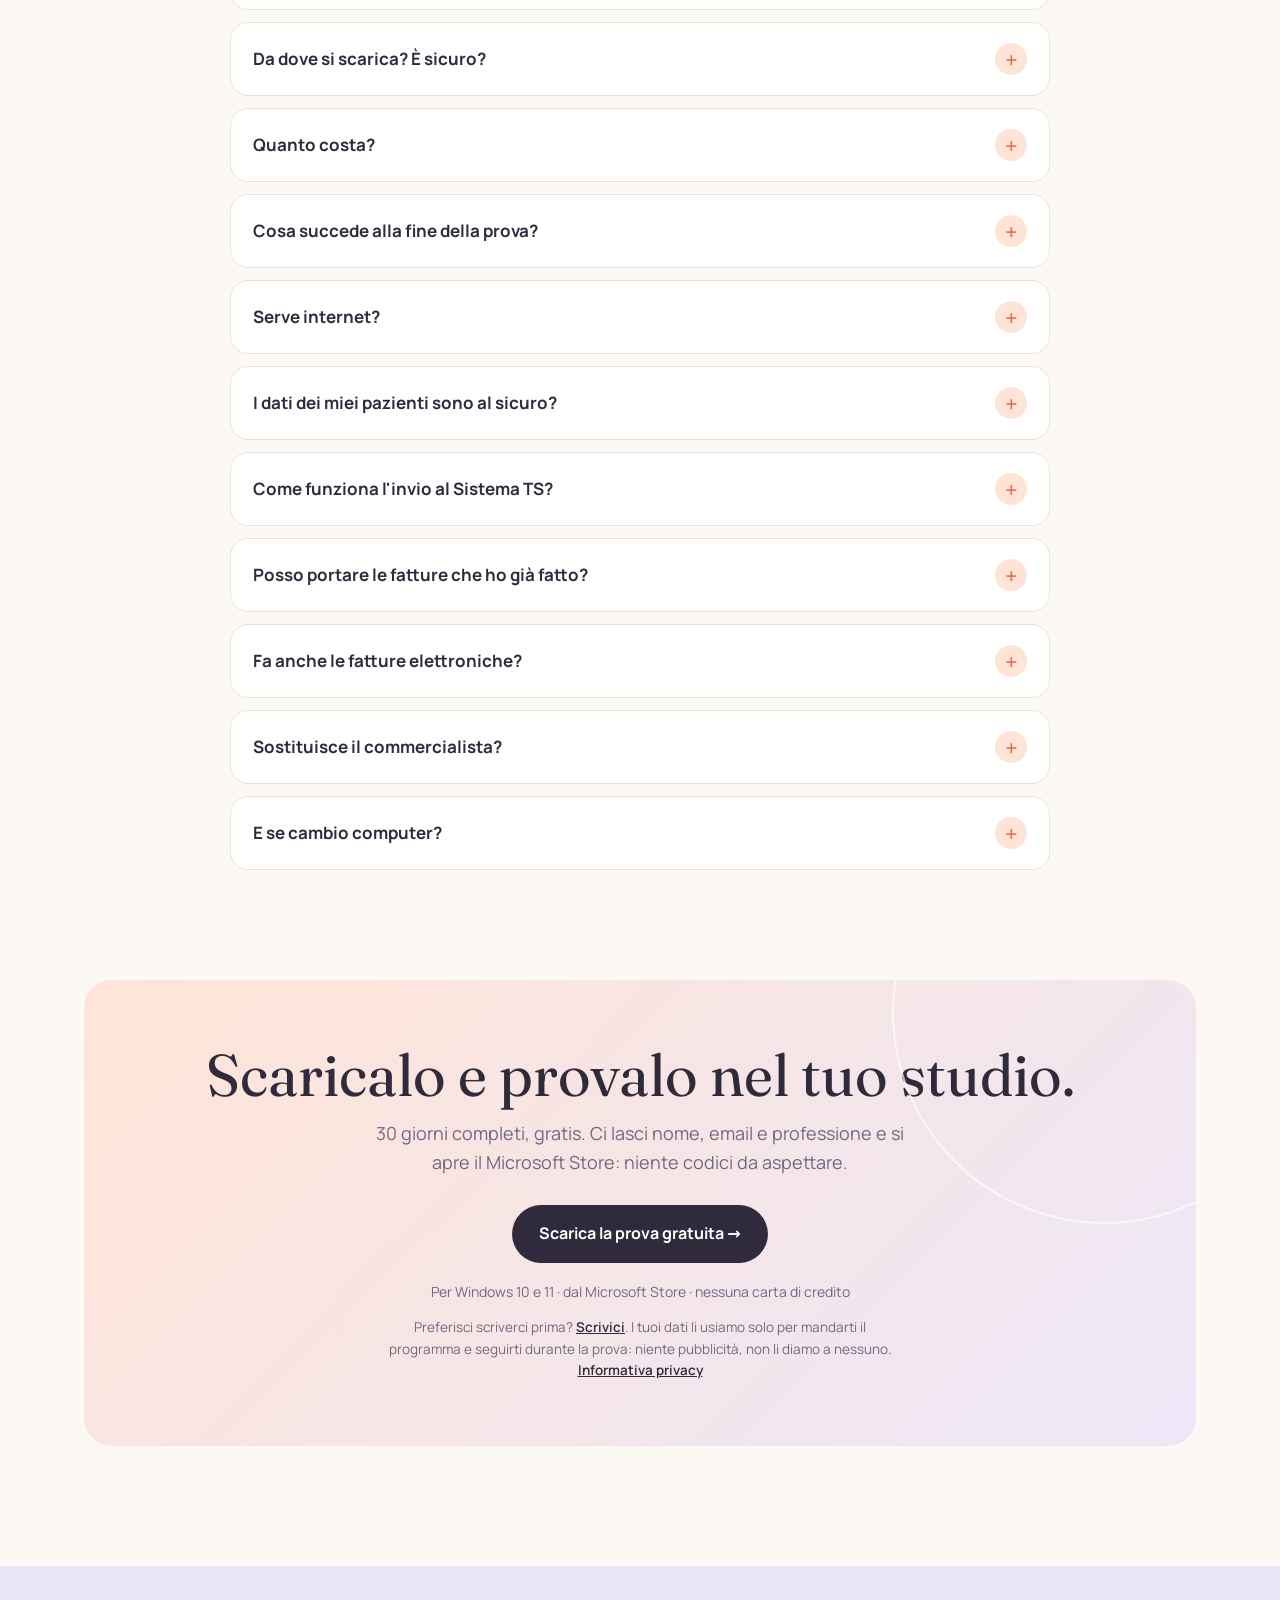
==== commit 3d8f1666: "Pulsanti tutti della stessa misura" ====
--- a/index.html
+++ b/index.html
@@ -472,6 +472,13 @@
 .contatti .btn{padding:12px 20px;font-size:15px}
 .btn-scuro{background:var(--ink);color:#fff}
 .contatti .pill{display:inline-block;background:#fff;color:var(--viola);border-radius:999px;padding:4px 12px;font-size:12px;font-weight:700;letter-spacing:.08em;text-transform:uppercase}
+/* pulsanti della stessa misura: in apertura (Scarica gratis, Microsoft Store, Segui il filo) e nei riquadri videochiamata / app */
+.hero .cta{display:grid;grid-template-columns:repeat(3,minmax(0,220px));gap:14px}
+.hero .cta .btn{height:58px;padding:0 18px;justify-content:center;text-align:center}
+.contatti .azioni{display:grid;grid-template-columns:repeat(2,minmax(0,1fr));gap:10px}
+.contatti .azioni .btn{height:52px;padding:0 12px;justify-content:center;text-align:center;font-size:14.5px;line-height:1.2;white-space:nowrap}
+@media(max-width:900px){.contatti .azioni{grid-template-columns:minmax(0,1fr)}}
+@media(max-width:760px){.hero .cta{grid-template-columns:minmax(0,1fr);max-width:340px}}
 /* telefono: in fondo, così vince sulle regole sopra */
 .nav .btn{white-space:nowrap}
 @media(max-width:560px){.novita{border-radius:20px;font-size:14.5px;line-height:1.45;padding:14px 18px;gap:8px 10px}.novita b{font-size:11.5px}}
@@ -649,9 +656,9 @@
 <section class="contatti" id="parliamone">
   <div class="wrap due">
     <div class="chiama"><span class="pill">15 minuti</span><h3>Parliamone in videochiamata.</h3><p>Ti mostro il programma dal vivo, rispondo alle tue domande e, se vuoi, lo installiamo insieme. Gratis e senza impegno.</p>
-      <div class="azioni"><a class="btn btn-scuro" href="https://mail.google.com/mail/?view=cm&amp;fs=1&amp;to=paolo.campanella1990%40gmail.com&amp;su=Vorrei%20una%20videochiamata%20di%2015%20minuti&amp;body=Buongiorno%2C%0Avorrei%20vedere%20il%20Gestionale%20psicologi%20in%20una%20videochiamata%20di%2015%20minuti.%0A%0ANome%20e%20cognome%3A%0AGiorni%20e%20orari%20in%20cui%20sono%20libera/o%3A%0APreferisco%3A%20Google%20Meet%20/%20WhatsApp%20/%20Zoom%0A%0AGrazie%21" target="_blank" rel="noopener">Prenota con Gmail</a><a class="btn btn-ghost" href="mailto:paolo.campanella1990@gmail.com?subject=Vorrei%20una%20videochiamata%20di%2015%20minuti&amp;body=Buongiorno%2C%0D%0Avorrei%20vedere%20il%20Gestionale%20psicologi%20in%20una%20videochiamata%20di%2015%20minuti.%0D%0A%0D%0ANome%20e%20cognome%3A%0D%0AGiorni%20e%20orari%20in%20cui%20sono%20libera/o%3A%0D%0APreferisco%3A%20Google%20Meet%20/%20WhatsApp%20/%20Zoom%0D%0A%0D%0AGrazie%21">Con il tuo programma di posta</a></div></div>
+      <div class="azioni"><a class="btn btn-scuro" href="https://mail.google.com/mail/?view=cm&amp;fs=1&amp;to=paolo.campanella1990%40gmail.com&amp;su=Vorrei%20una%20videochiamata%20di%2015%20minuti&amp;body=Buongiorno%2C%0Avorrei%20vedere%20il%20Gestionale%20psicologi%20in%20una%20videochiamata%20di%2015%20minuti.%0A%0ANome%20e%20cognome%3A%0AGiorni%20e%20orari%20in%20cui%20sono%20libera/o%3A%0APreferisco%3A%20Google%20Meet%20/%20WhatsApp%20/%20Zoom%0A%0AGrazie%21" target="_blank" rel="noopener">Prenota con Gmail</a><a class="btn btn-ghost" href="mailto:paolo.campanella1990@gmail.com?subject=Vorrei%20una%20videochiamata%20di%2015%20minuti&amp;body=Buongiorno%2C%0D%0Avorrei%20vedere%20il%20Gestionale%20psicologi%20in%20una%20videochiamata%20di%2015%20minuti.%0D%0A%0D%0ANome%20e%20cognome%3A%0D%0AGiorni%20e%20orari%20in%20cui%20sono%20libera/o%3A%0D%0APreferisco%3A%20Google%20Meet%20/%20WhatsApp%20/%20Zoom%0D%0A%0D%0AGrazie%21">Prenota via email</a></div></div>
     <div class="app"><span class="pill">In arrivo</span><h3>L'app per il telefono.</h3><p>L'agenda e le fatture anche dal telefono, collegato al tuo computer sulla Wi-Fi di casa o dello studio. Nessun cloud: i dati restano tuoi.</p>
-      <div class="azioni"><a class="btn btn-scuro" href="https://mail.google.com/mail/?view=cm&amp;fs=1&amp;to=paolo.campanella1990%40gmail.com&amp;su=Avvisami%20quando%20esce%20l%27app%20per%20il%20telefono&amp;body=Buongiorno%2C%0Avorrei%20essere%20avvisata/o%20quando%20esce%20l%27app%20del%20Gestionale%20psicologi%20per%20il%20telefono.%0A%0ANome%20e%20cognome%3A%0AIl%20mio%20telefono%20%C3%A8%3A%20Android%20/%20iPhone%0A%0AGrazie%21" target="_blank" rel="noopener">Avvisami con Gmail</a><a class="btn btn-ghost" href="mailto:paolo.campanella1990@gmail.com?subject=Avvisami%20quando%20esce%20l%27app%20per%20il%20telefono&amp;body=Buongiorno%2C%0D%0Avorrei%20essere%20avvisata/o%20quando%20esce%20l%27app%20del%20Gestionale%20psicologi%20per%20il%20telefono.%0D%0A%0D%0ANome%20e%20cognome%3A%0D%0AIl%20mio%20telefono%20%C3%A8%3A%20Android%20/%20iPhone%0D%0A%0D%0AGrazie%21">Con il tuo programma di posta</a></div></div>
+      <div class="azioni"><a class="btn btn-scuro" href="https://mail.google.com/mail/?view=cm&amp;fs=1&amp;to=paolo.campanella1990%40gmail.com&amp;su=Avvisami%20quando%20esce%20l%27app%20per%20il%20telefono&amp;body=Buongiorno%2C%0Avorrei%20essere%20avvisata/o%20quando%20esce%20l%27app%20del%20Gestionale%20psicologi%20per%20il%20telefono.%0A%0ANome%20e%20cognome%3A%0AIl%20mio%20telefono%20%C3%A8%3A%20Android%20/%20iPhone%0A%0AGrazie%21" target="_blank" rel="noopener">Avvisami con Gmail</a><a class="btn btn-ghost" href="mailto:paolo.campanella1990@gmail.com?subject=Avvisami%20quando%20esce%20l%27app%20per%20il%20telefono&amp;body=Buongiorno%2C%0D%0Avorrei%20essere%20avvisata/o%20quando%20esce%20l%27app%20del%20Gestionale%20psicologi%20per%20il%20telefono.%0D%0A%0D%0ANome%20e%20cognome%3A%0D%0AIl%20mio%20telefono%20%C3%A8%3A%20Android%20/%20iPhone%0D%0A%0D%0AGrazie%21">Avvisami via email</a></div></div>
   </div>
 </section>
 
